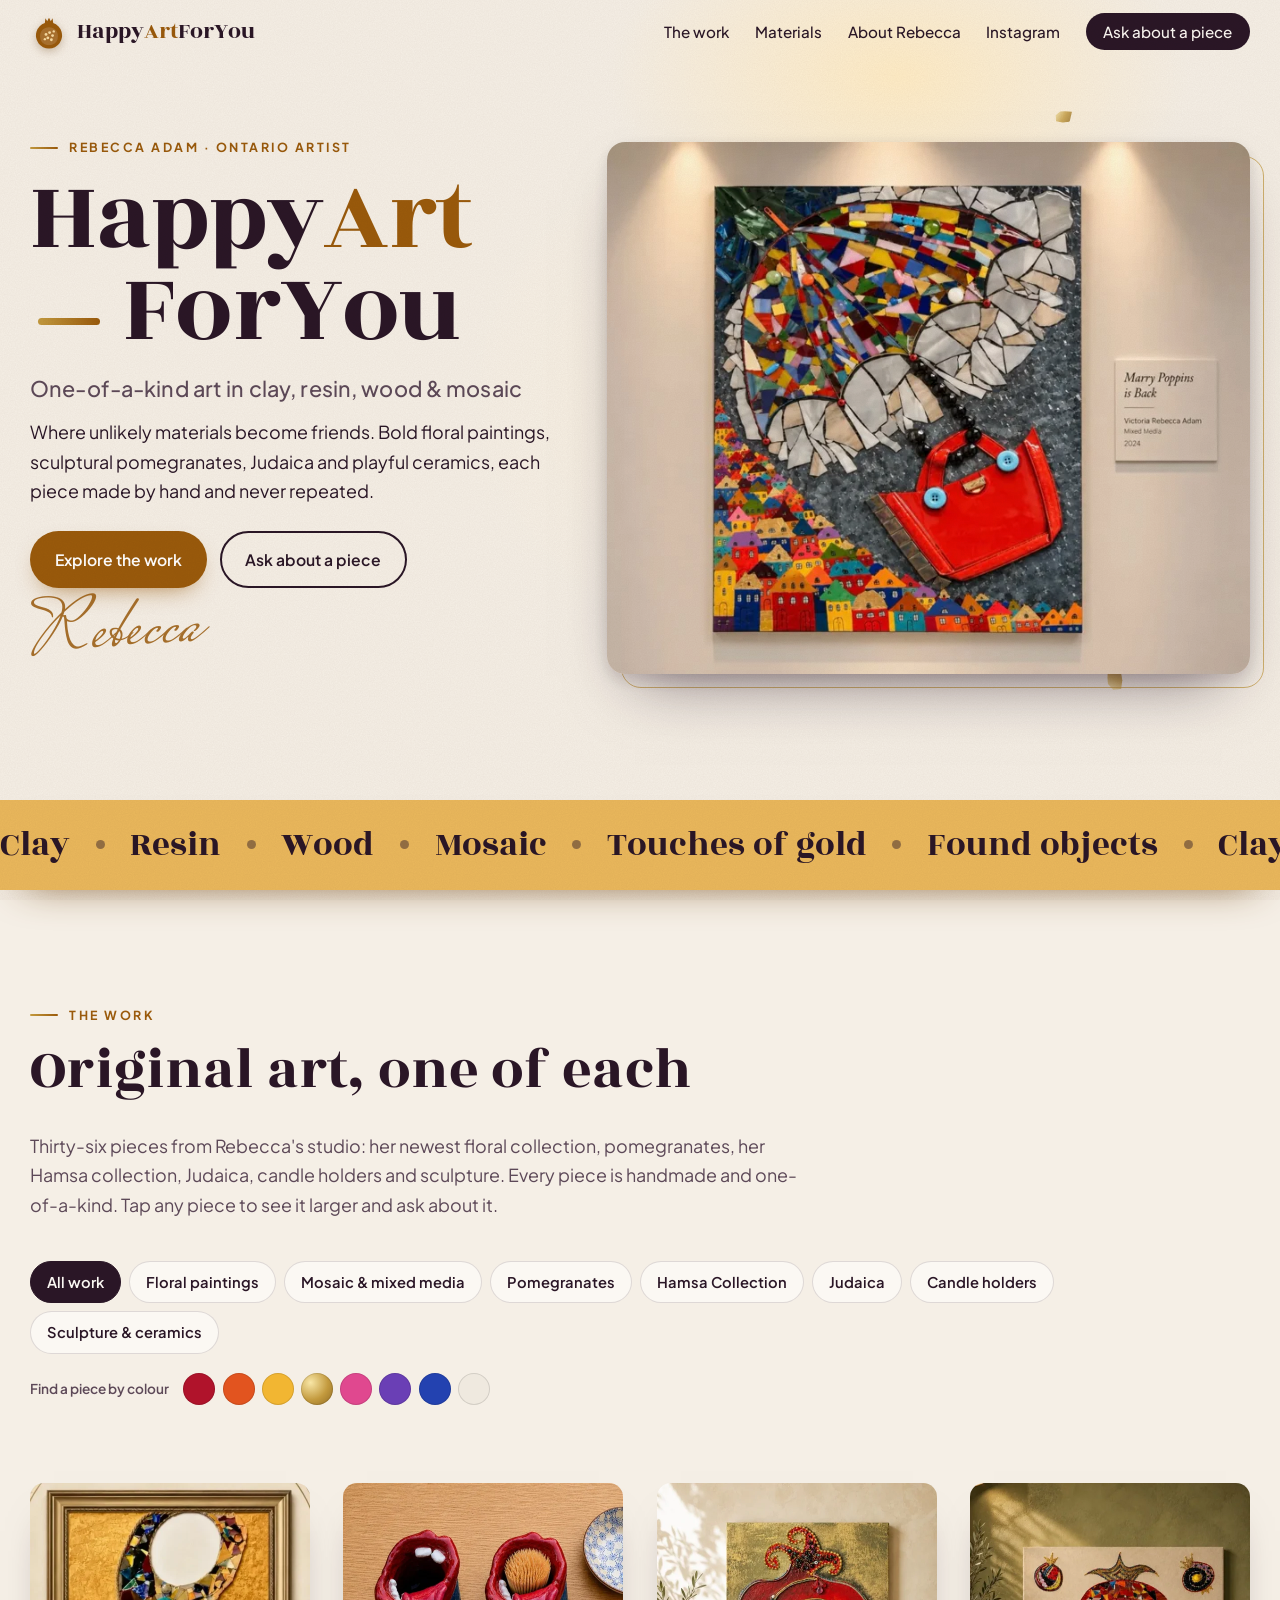
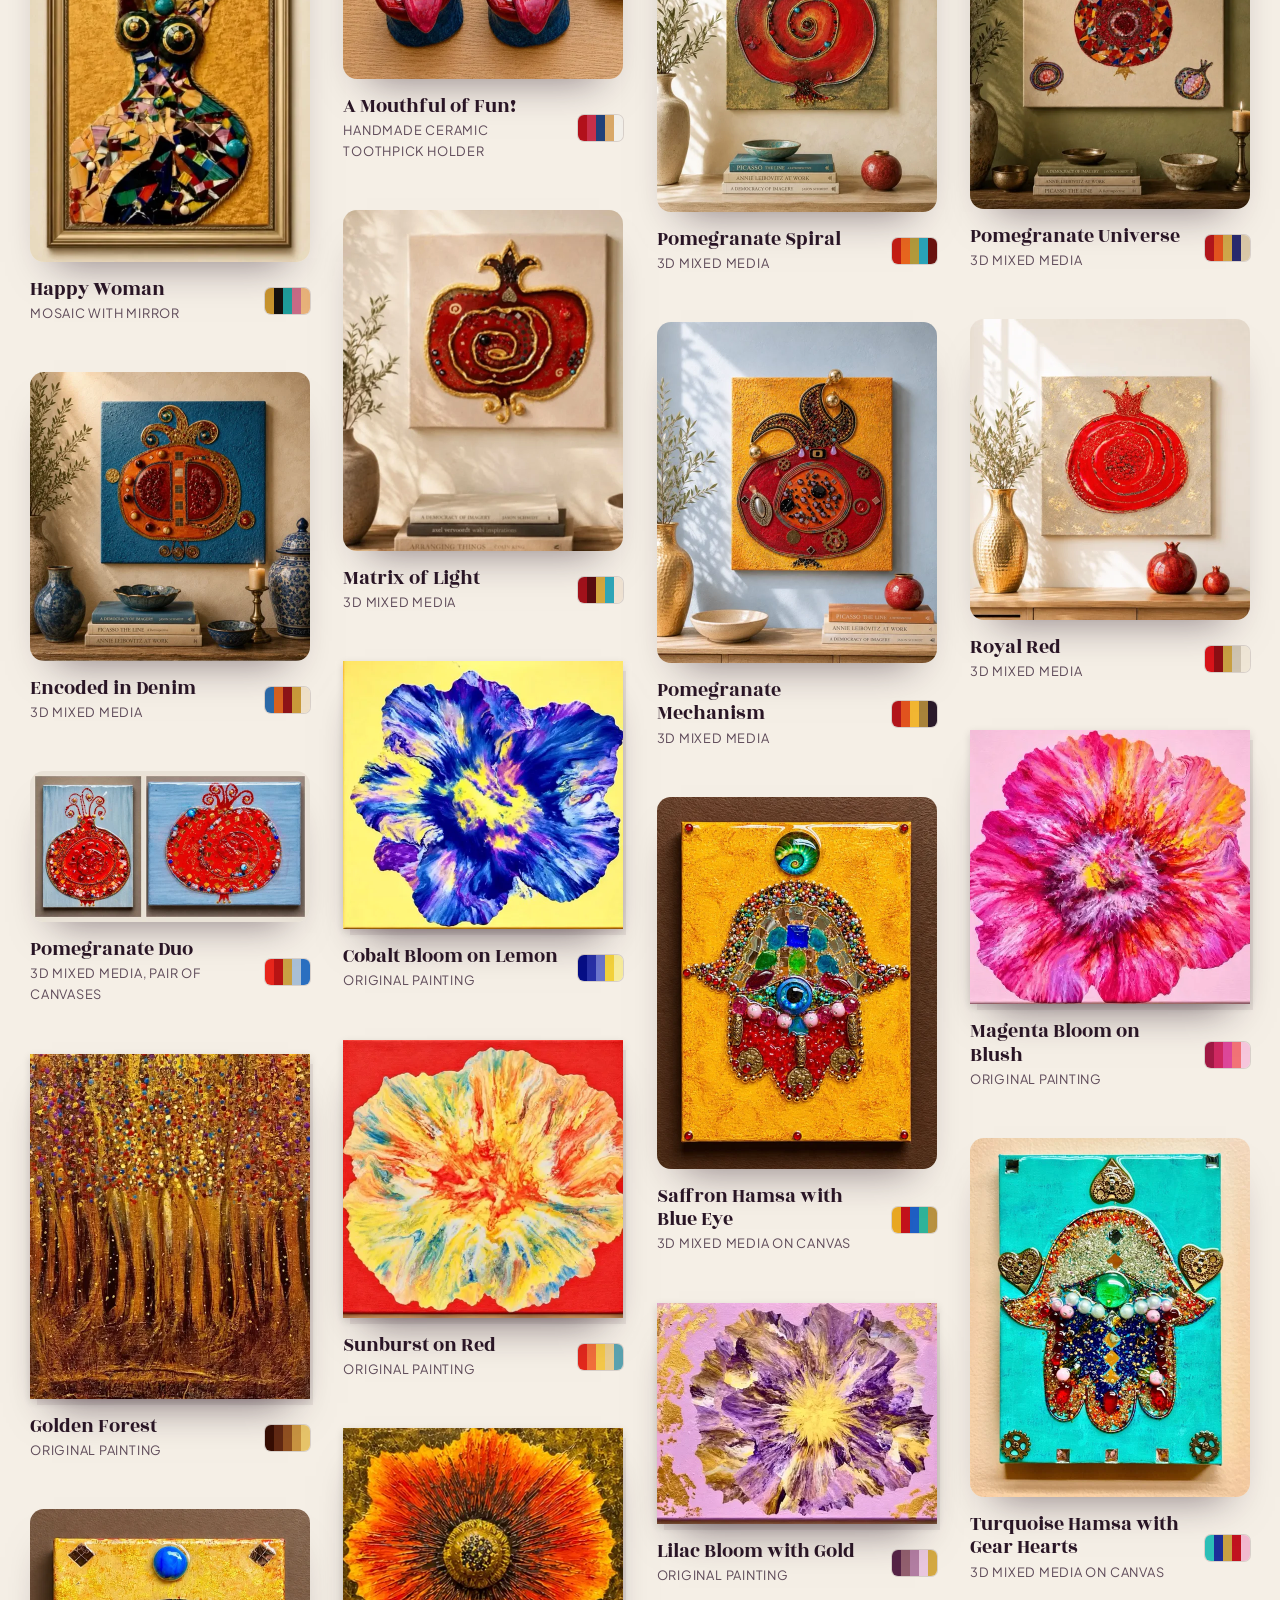
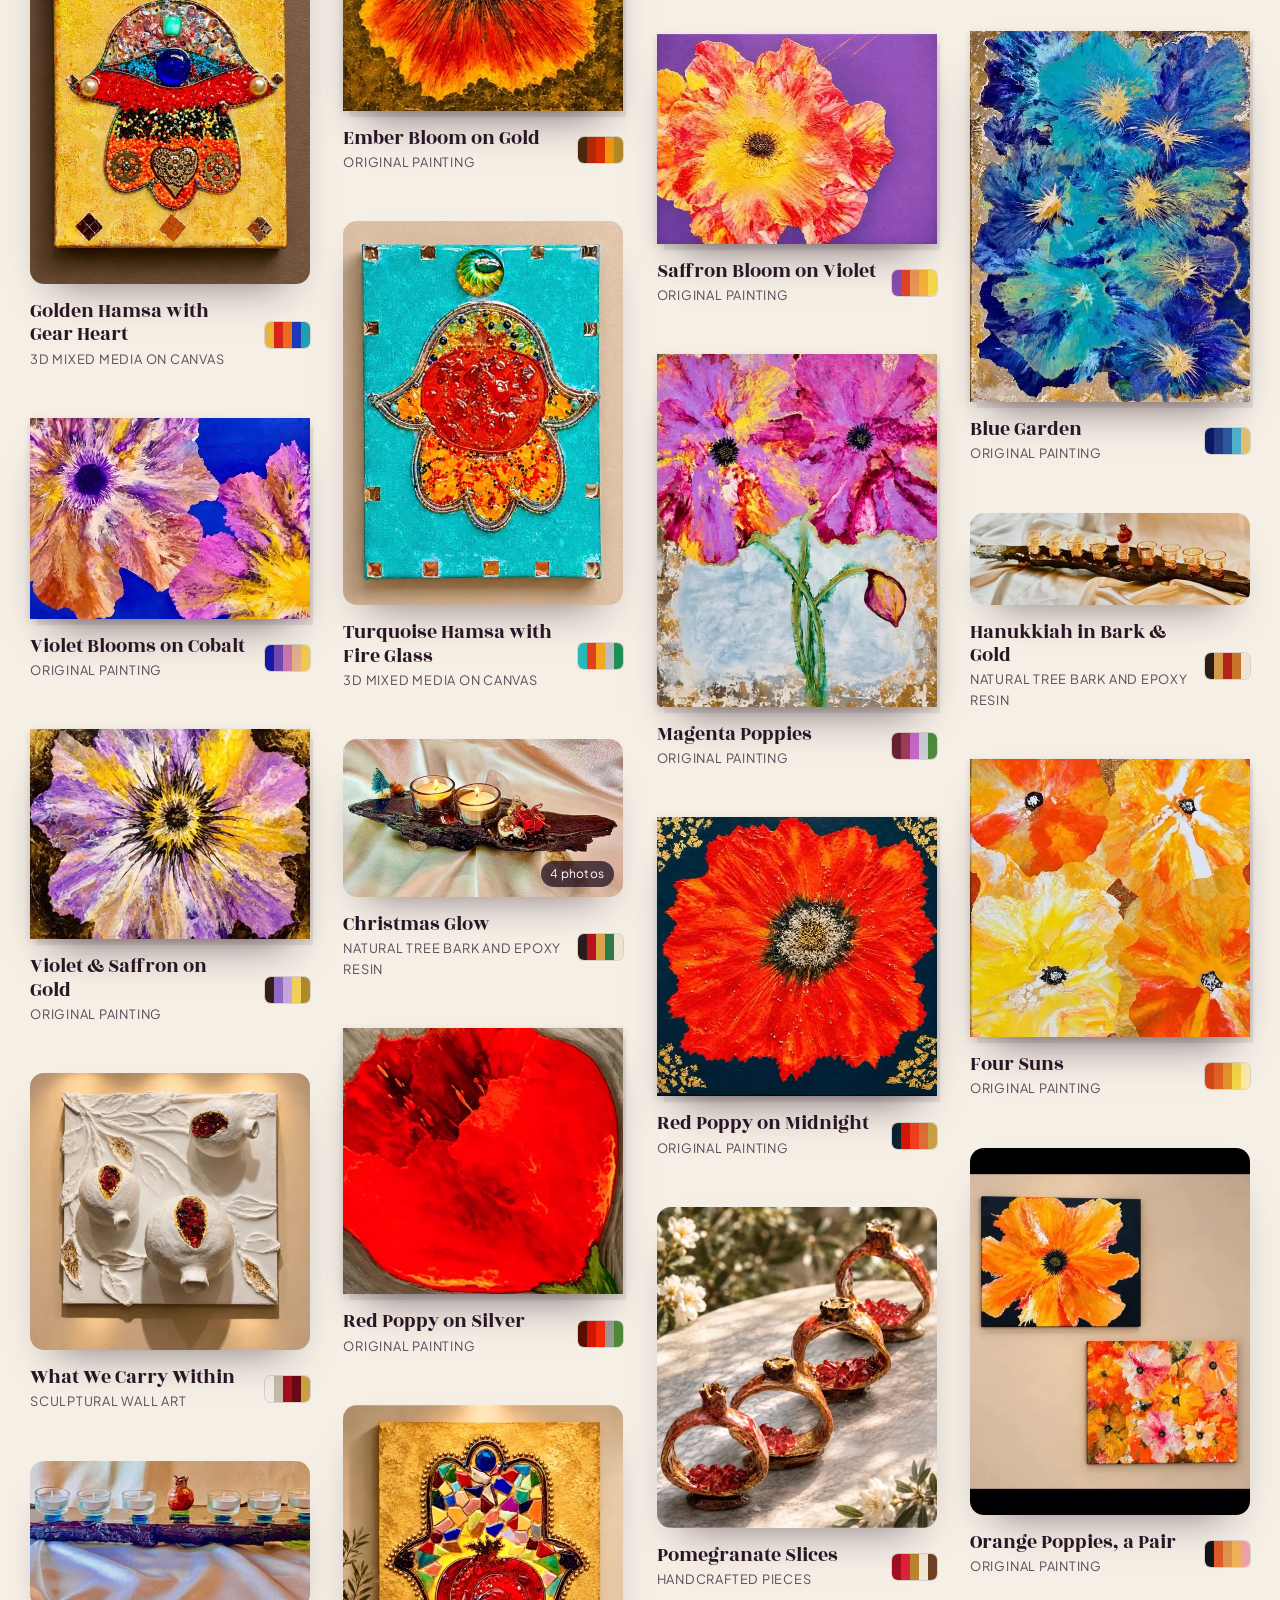
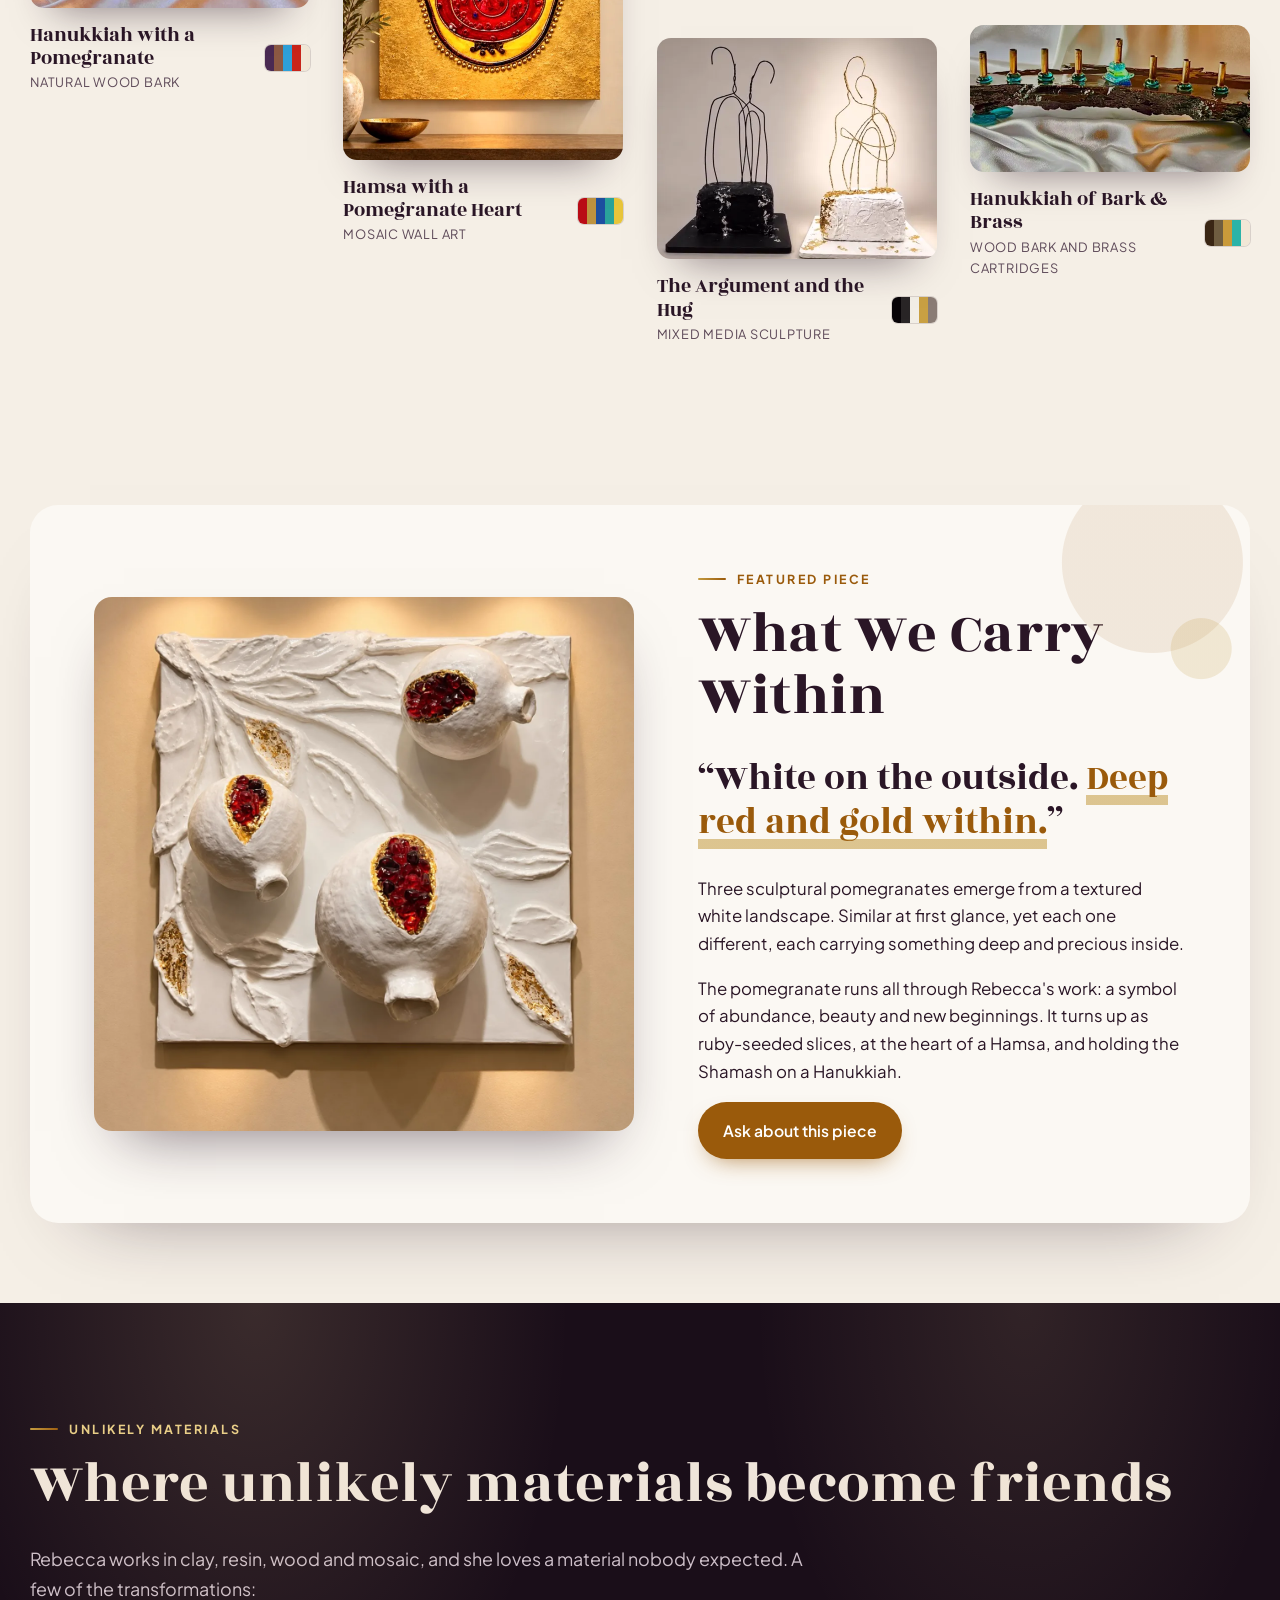
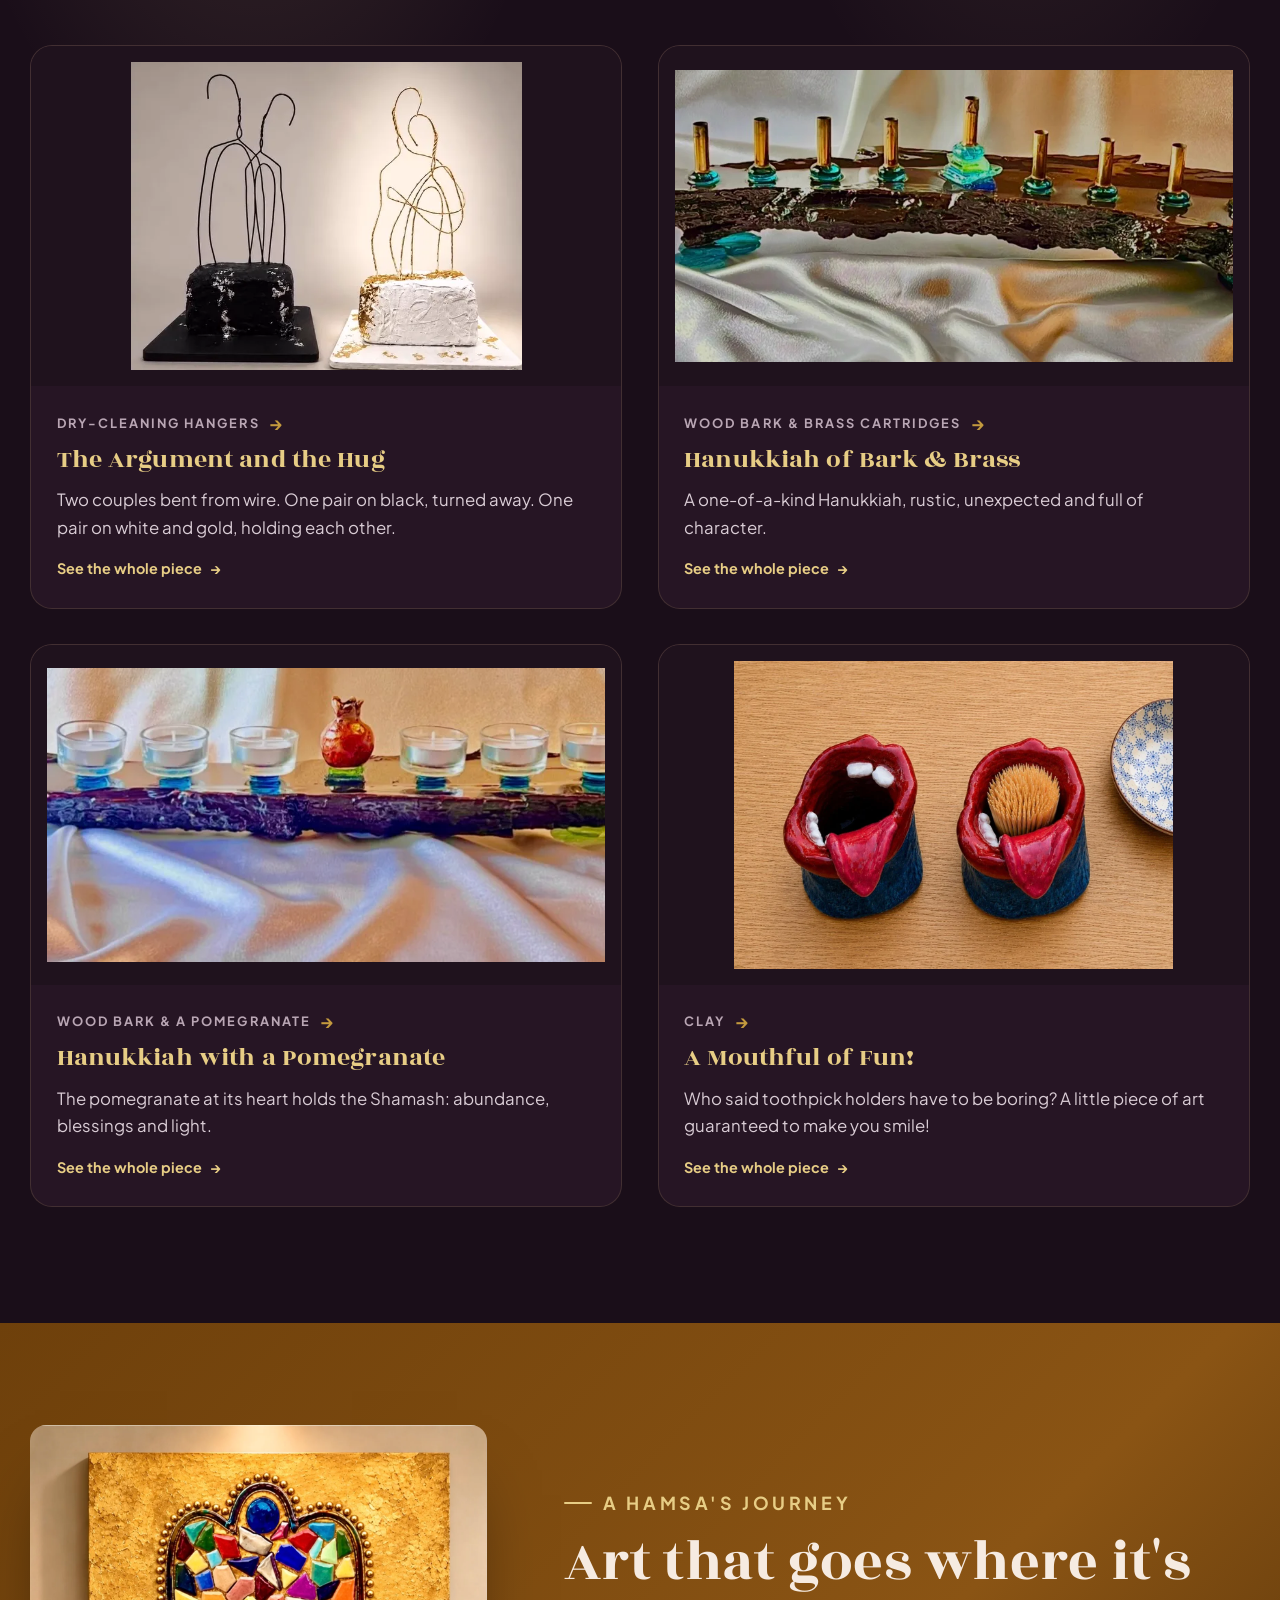
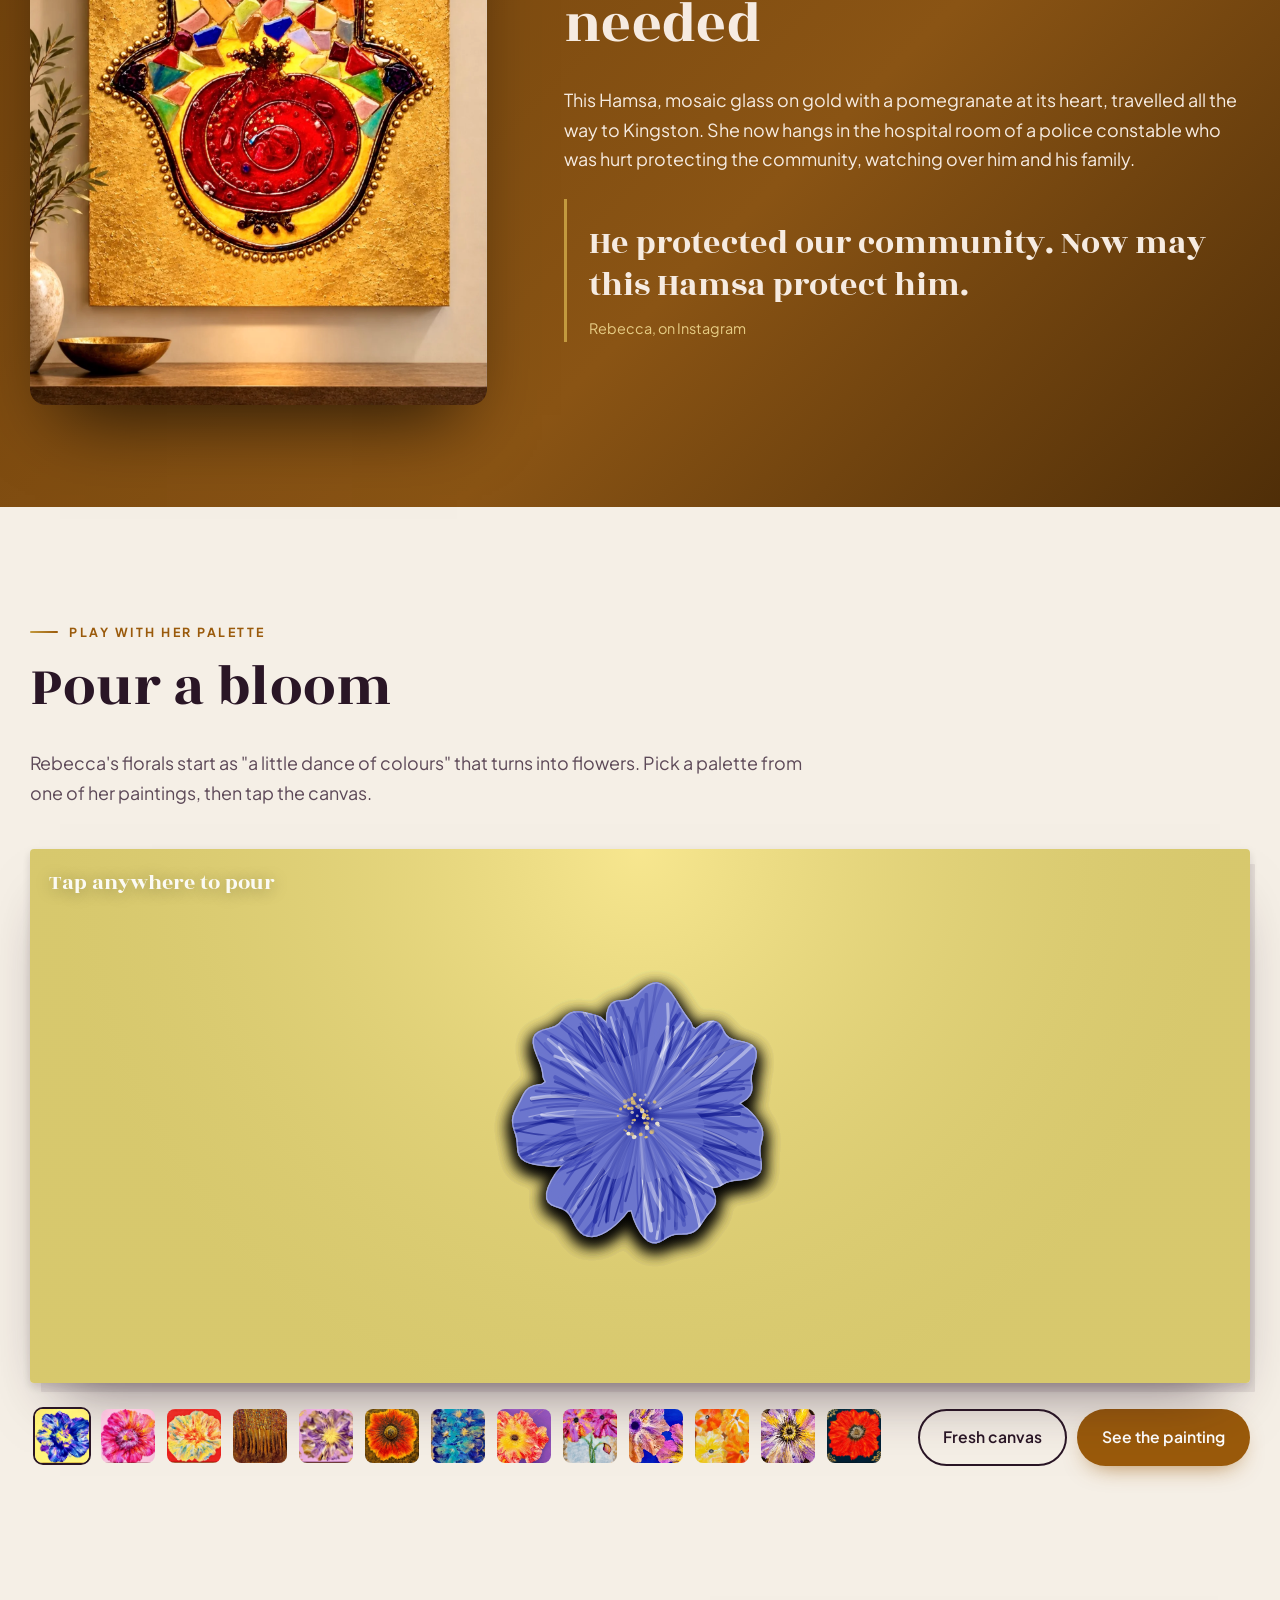
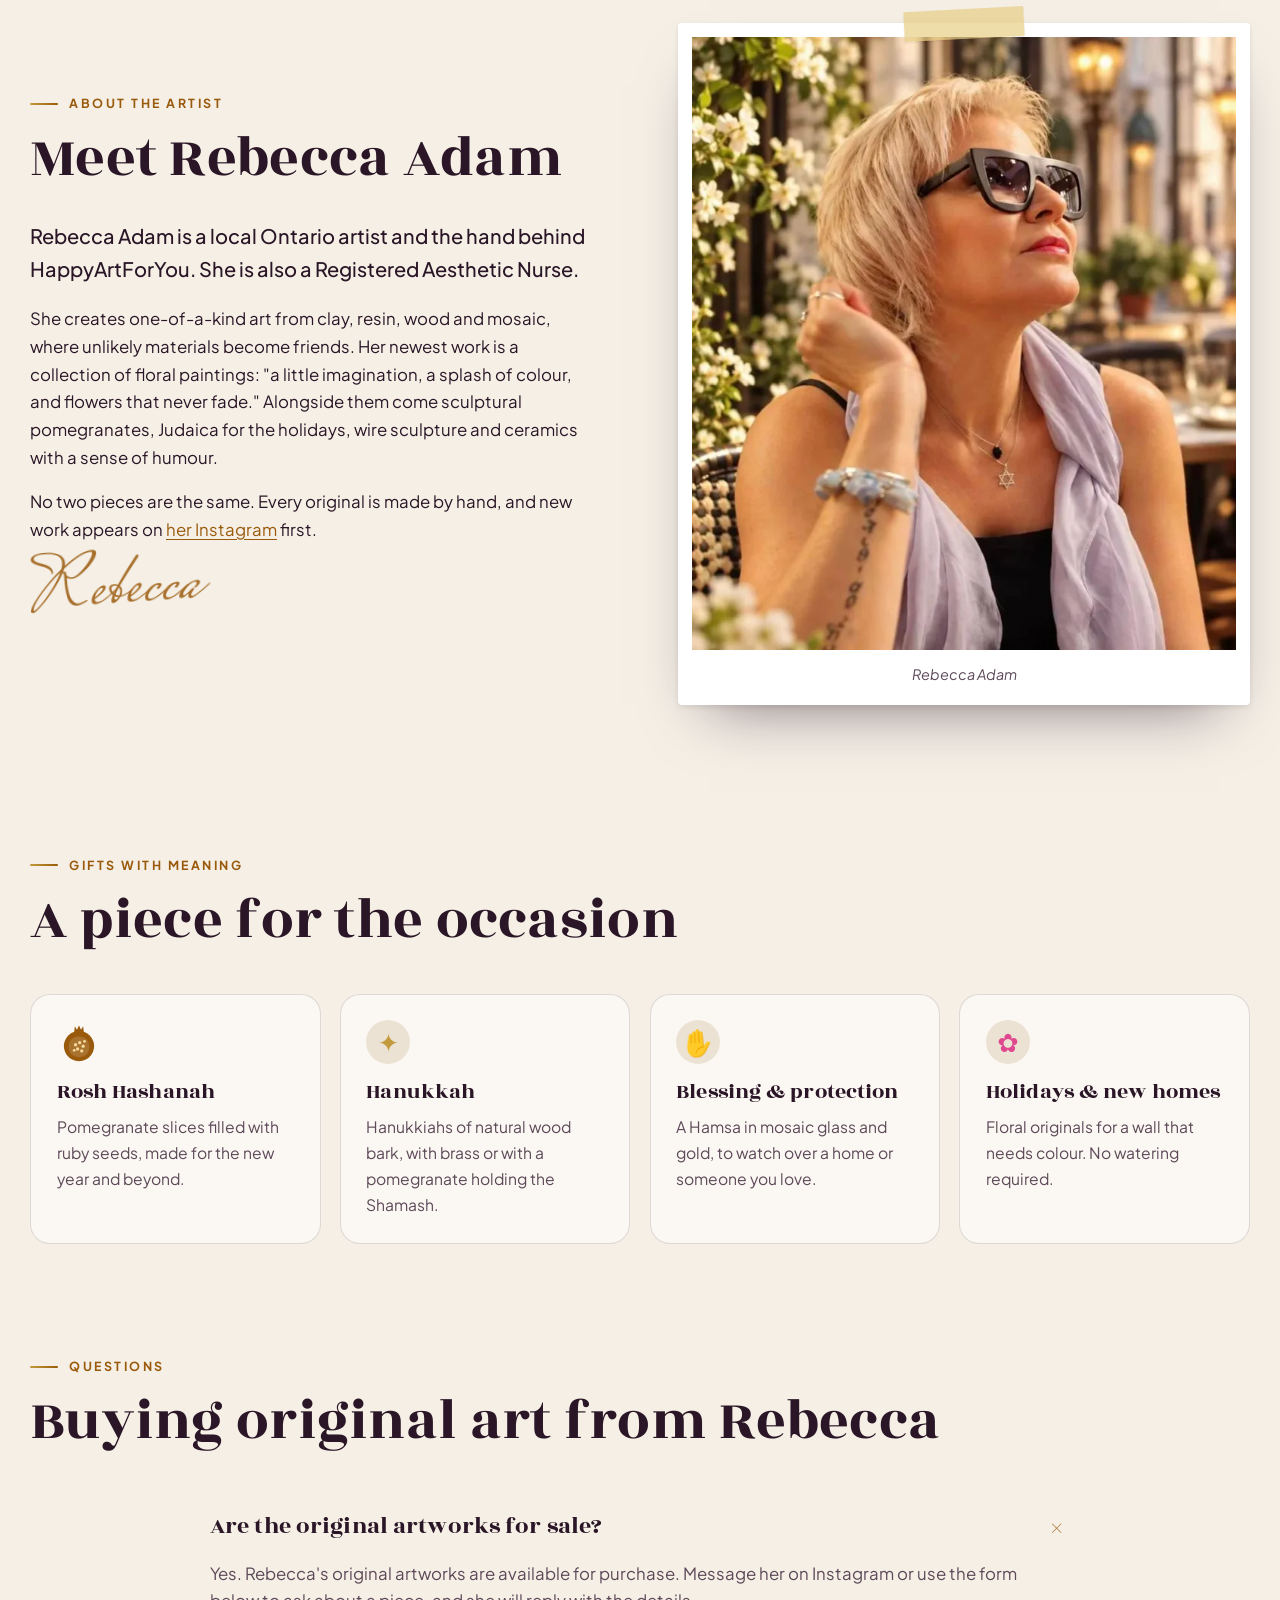
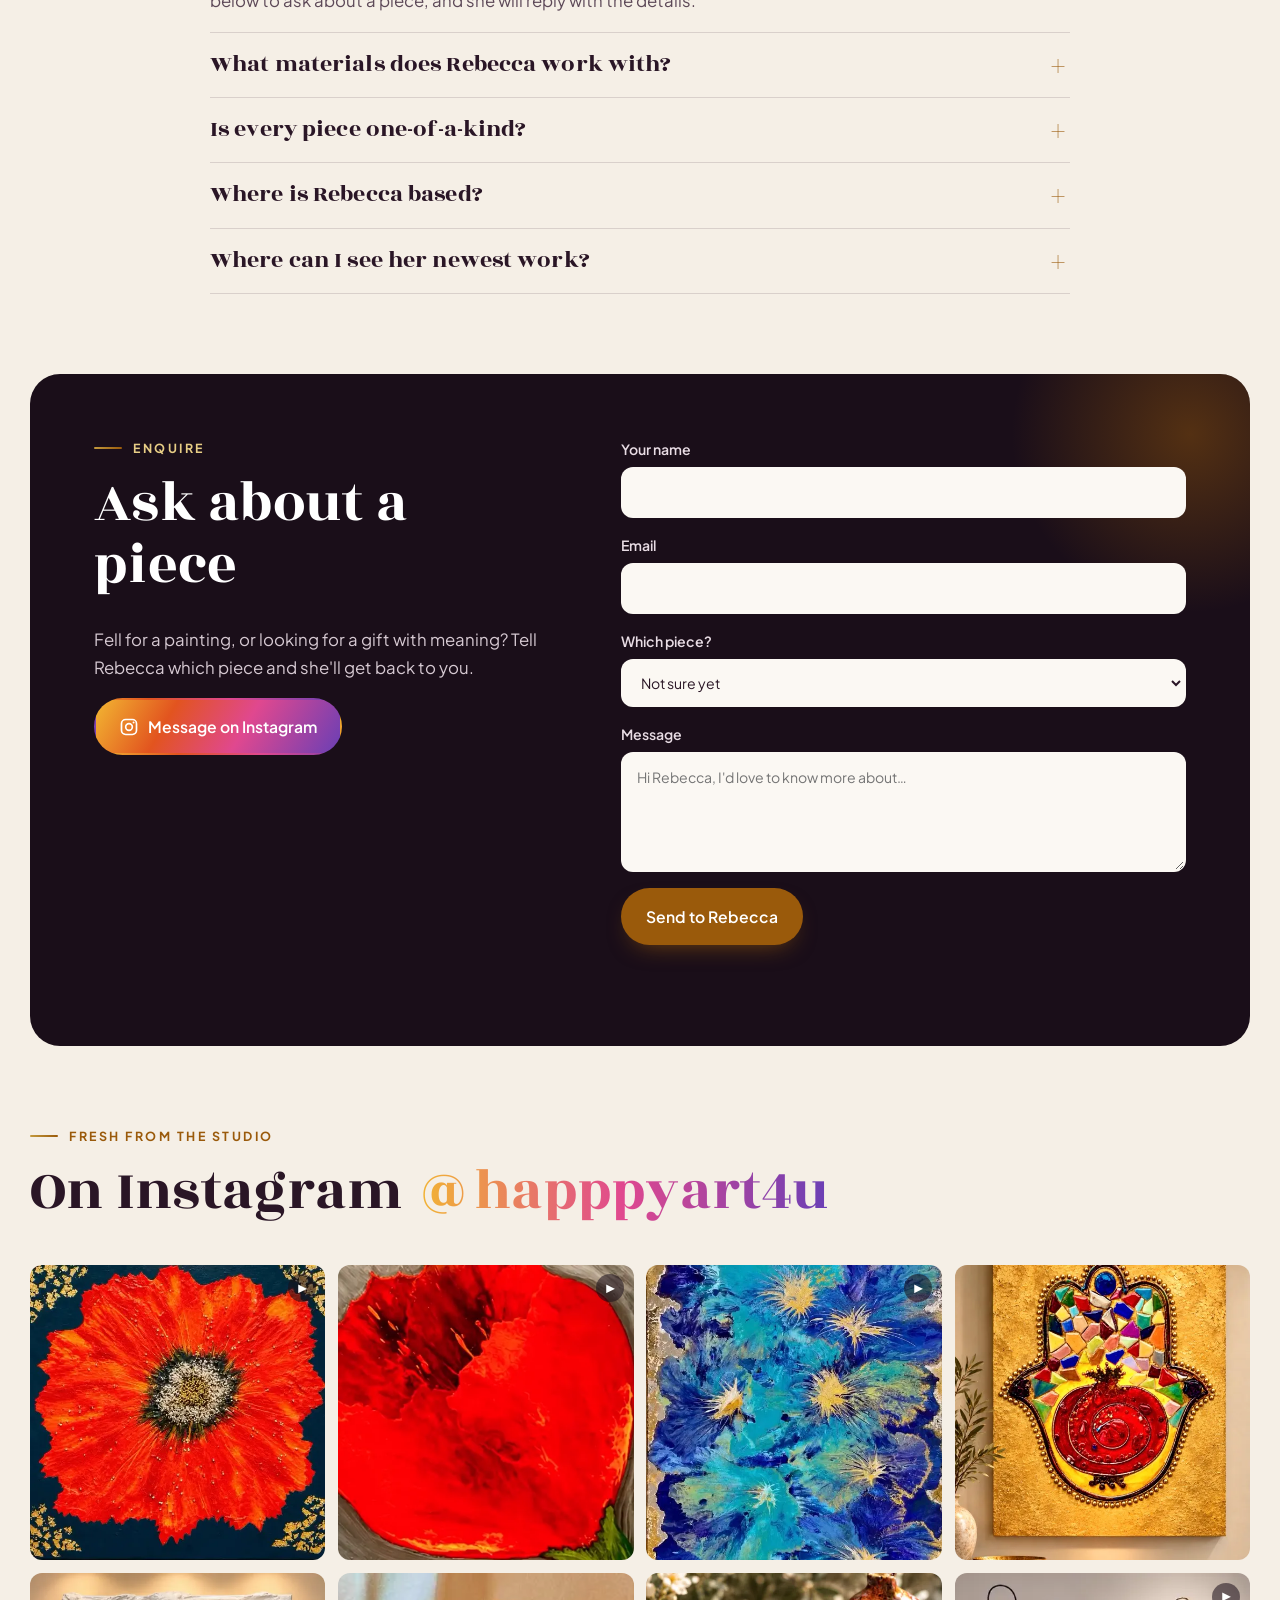
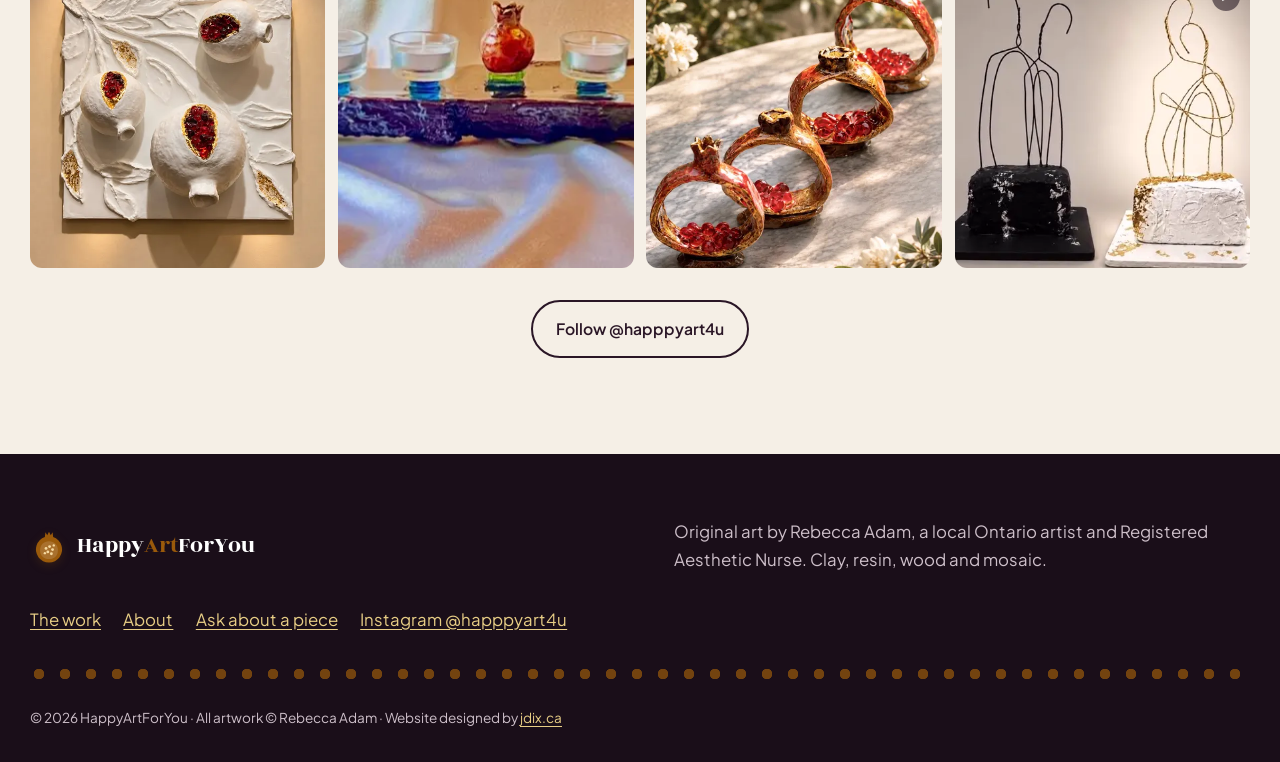
==== index.html @ f3c3a87d "Pieces can show several photos in the viewer; add Christmas Glow candleholder Co-Authored-By: Claude" ====
﻿<!doctype html>
<html lang="en-CA">
<head>
<meta charset="utf-8">
<meta name="viewport" content="width=device-width, initial-scale=1">
<title>HappyArtForYou | Rebecca Adam, Ontario Artist</title>
<meta name="description" content="One-of-a-kind florals, sculptural pomegranates, Judaica and ceramics by Ontario artist Rebecca Adam, in clay, resin, wood and mosaic. Ask about a piece.">
<link rel="canonical" href="https://happyart.ca/">
<meta name="theme-color" content="#2a1626">
<meta name="author" content="Rebecca Adam">
<meta property="og:type" content="website">
<meta property="og:site_name" content="HappyArtForYou">
<meta property="og:locale" content="en_CA">
<meta property="og:title" content="HappyArtForYou | Original art by Rebecca Adam">
<meta property="og:description" content="Bold floral paintings, sculptural pomegranates, Judaica and playful ceramics. Each piece one-of-a-kind, made by hand in Ontario.">
<meta property="og:url" content="https://happyart.ca/">
<meta property="og:image" content="https://happyart.ca/assets/og.png">
<meta property="og:image:width" content="1200">
<meta property="og:image:height" content="630">
<meta property="og:image:alt" content="HappyArtForYou: a mosaic, floral paintings and a pomegranate wall piece by Rebecca Adam">
<meta name="twitter:card" content="summary_large_image">
<meta name="twitter:title" content="HappyArtForYou | Original art by Rebecca Adam">
<meta name="twitter:description" content="Bold floral paintings, sculptural pomegranates, Judaica and playful ceramics, made by hand in Ontario.">
<meta name="twitter:image" content="https://happyart.ca/assets/og.png">
<link rel="icon" href="favicon.png" type="image/png">
<link rel="apple-touch-icon" href="apple-touch-icon.png">
<link rel="preconnect" href="https://fonts.googleapis.com">
<link rel="preconnect" href="https://fonts.gstatic.com" crossorigin>
<link href="https://fonts.googleapis.com/css2?family=Mrs+Saint+Delafield&family=Plus+Jakarta+Sans:ital,wght@0,400;0,500;0,600;0,700;1,400&family=Rozha+One&display=swap" rel="stylesheet">
<link rel="stylesheet" href="assets/css/site.css?v=19">
<script type="application/ld+json">
{
 "@context": "https://schema.org",
 "@graph": [
  {
   "@type": "WebSite",
   "@id": "https://happyart.ca/#site",
   "url": "https://happyart.ca/",
   "name": "HappyArtForYou",
   "inLanguage": "en-CA",
   "publisher": {
    "@id": "https://happyart.ca/#brand"
   }
  },
  {
   "@type": "Organization",
   "@id": "https://happyart.ca/#brand",
   "name": "HappyArtForYou",
   "alternateName": "Happy Art For You",
   "url": "https://happyart.ca/",
   "logo": "https://happyart.ca/apple-touch-icon.png",
   "founder": {
    "@id": "https://happyart.ca/#rebecca"
   },
   "description": "One-of-a-kind art by Rebecca Adam: floral paintings, sculptural pomegranates, Judaica, sculpture and ceramics.",
   "areaServed": {
    "@type": "AdministrativeArea",
    "name": "Ontario"
   },
   "sameAs": [
    "https://www.instagram.com/happpyart4u/"
   ]
  },
  {
   "@type": "Person",
   "@id": "https://happyart.ca/#rebecca",
   "name": "Rebecca Adam",
   "jobTitle": "Artist",
   "description": "Local Ontario artist and Registered Aesthetic Nurse creating one-of-a-kind art from clay, resin, wood and mosaic.",
   "url": "https://happyart.ca/",
   "image": "https://happyart.ca/assets/img/art/rebecca-adam-portrait.webp",
   "address": {
    "@type": "PostalAddress",
    "addressRegion": "ON",
    "addressCountry": "CA"
   },
   "knowsAbout": [
    "Floral painting",
    "Mosaic",
    "Ceramics",
    "Resin art",
    "Wood art",
    "Mixed media sculpture",
    "Judaica"
   ],
   "sameAs": [
    "https://www.instagram.com/happpyart4u/"
   ]
  },
  {
   "@type": "ItemList",
   "name": "Artwork by Rebecca Adam",
   "numberOfItems": 36,
   "itemListElement": [
    {
     "@type": "ListItem",
     "position": 1,
     "item": {
      "@type": "VisualArtwork",
      "name": "Happy Woman",
      "image": "https://happyart.ca/assets/img/art/happy-woman-mosaic-mirror.webp",
      "description": "A joyful celebration of femininity, colour, and self-love. Created from vibrant mosaic pieces and playful details, this artwork radiates happiness and positive energy. The mirror invites every woman to see herself as part of the artwork — because every woman deserves to see herself beautiful, confident, and happy.",
      "artform": "Mosaic with mirror",
      "creator": {
       "@id": "https://happyart.ca/#rebecca"
      }
     }
    },
    {
     "@type": "ListItem",
     "position": 2,
     "item": {
      "@type": "VisualArtwork",
      "name": "A Mouthful of Fun!",
      "image": "https://happyart.ca/assets/img/art/mouthful-of-fun-toothpick-holders.webp",
      "description": "Who said toothpick holders have to be boring? This quirky handmade creation brings humour and personality to your table! With its wide-open mouth, cheeky tongue, and funny little teeth, it’s both a practical accessory and a conversation starter. A little piece of art guaranteed to make you smile!",
      "artform": "Handmade ceramic toothpick holder",
      "dateCreated": "2026",
      "creator": {
       "@id": "https://happyart.ca/#rebecca"
      }
     }
    },
    {
     "@type": "ListItem",
     "position": 3,
     "item": {
      "@type": "VisualArtwork",
      "name": "Pomegranate Spiral",
      "image": "https://happyart.ca/assets/img/art/pomegranate-spiral-beaded.webp",
      "description": "A striking 3D mixed-media artwork featuring fiery reds, intricate beadwork, and golden accents. A winding spiral draws the eye toward its centre, creating a sense of movement and mystery against a richly textured golden background.",
      "artform": "3D mixed media",
      "creator": {
       "@id": "https://happyart.ca/#rebecca"
      }
     }
    },
    {
     "@type": "ListItem",
     "position": 4,
     "item": {
      "@type": "VisualArtwork",
      "name": "Pomegranate Universe",
      "image": "https://happyart.ca/assets/img/art/pomegranate-universe-mixed-media.webp",
      "description": "A striking 3D mixed-media composition where five pomegranates come together in a playful arrangement of colourful mosaics, intricate textures, and golden accents. Each one reveals its own unique character, inviting the viewer to explore the tiny details and unexpected materials woven into the artwork.",
      "artform": "3D mixed media",
      "creator": {
       "@id": "https://happyart.ca/#rebecca"
      }
     }
    },
    {
     "@type": "ListItem",
     "position": 5,
     "item": {
      "@type": "VisualArtwork",
      "name": "Encoded in Denim",
      "image": "https://happyart.ca/assets/img/art/encoded-in-denim-pomegranate.webp",
      "description": "A bold 3D mixed-media pomegranate where denim meets intricate embellishments, rich reds, and shimmering gold. Set against a textured blue background, its geometric details and unexpected materials create a playful contrast between everyday fabric and ornamental design.",
      "artform": "3D mixed media",
      "creator": {
       "@id": "https://happyart.ca/#rebecca"
      }
     }
    },
    {
     "@type": "ListItem",
     "position": 6,
     "item": {
      "@type": "VisualArtwork",
      "name": "Matrix of Light",
      "image": "https://happyart.ca/assets/img/art/matrix-of-light-pomegranate.webp",
      "description": "Vibrant 3D mixed-media artwork celebrating life, abundance, and renewal. Rich shades of red, intricate mosaic details, and raised golden contours create depth, texture, and movement. The spiral at its heart symbolizes the continuous cycle of life, while the pomegranate represents prosperity, fertility, and new beginnings. A striking piece that brings warmth, energy, and a touch of elegance to any space.",
      "artform": "3D mixed media",
      "creator": {
       "@id": "https://happyart.ca/#rebecca"
      }
     }
    },
    {
     "@type": "ListItem",
     "position": 7,
     "item": {
      "@type": "VisualArtwork",
      "name": "Pomegranate Mechanism",
      "image": "https://happyart.ca/assets/img/art/pomegranate-mechanism-mixed-media.webp",
      "description": "A whimsical 3D mixed-media creation where nature meets machinery. Tiny gears, metallic ornaments, and colourful beads transform a pomegranate into an imaginary mechanical invention, full of curious details and unexpected discoveries.",
      "artform": "3D mixed media",
      "creator": {
       "@id": "https://happyart.ca/#rebecca"
      }
     }
    },
    {
     "@type": "ListItem",
     "position": 8,
     "item": {
      "@type": "VisualArtwork",
      "name": "Royal Red",
      "image": "https://happyart.ca/assets/img/art/royal-red-pomegranate.webp",
      "description": "A bold 3D mixed-media pomegranate in brilliant crimson, adorned with delicate golden details and a regal crown. Set against a textured grey background with shimmering gold accents, the artwork combines rich colour, elegance, and a touch of royal charm",
      "artform": "3D mixed media",
      "creator": {
       "@id": "https://happyart.ca/#rebecca"
      }
     }
    },
    {
     "@type": "ListItem",
     "position": 9,
     "item": {
      "@type": "VisualArtwork",
      "name": "Pomegranate Duo",
      "image": "https://happyart.ca/assets/img/art/pomegranate-duo-mixed-media.webp",
      "description": "Two vibrant 3D mixed-media artworks featuring richly textured red pomegranates against soft grey, white, and blue backgrounds. Intricate beadwork, shimmering accents, and playful details give each piece its own personality while creating a charming, complementary pair.",
      "artform": "3D mixed media, pair of canvases",
      "creator": {
       "@id": "https://happyart.ca/#rebecca"
      }
     }
    },
    {
     "@type": "ListItem",
     "position": 10,
     "item": {
      "@type": "VisualArtwork",
      "name": "Cobalt Bloom on Lemon",
      "image": "https://happyart.ca/assets/img/art/cobalt-bloom-on-lemon.webp",
      "description": "Painting of a cobalt and violet bloom with a yellow heart, poured across a lemon-yellow canvas",
      "artform": "Original painting",
      "dateCreated": "2026",
      "creator": {
       "@id": "https://happyart.ca/#rebecca"
      }
     }
    },
    {
     "@type": "ListItem",
     "position": 11,
     "item": {
      "@type": "VisualArtwork",
      "name": "Magenta Bloom on Blush",
      "image": "https://happyart.ca/assets/img/art/magenta-bloom-on-blush.webp",
      "description": "Painting of a ruffled magenta and coral flower on a soft blush-pink canvas",
      "artform": "Original painting",
      "dateCreated": "2026",
      "creator": {
       "@id": "https://happyart.ca/#rebecca"
      }
     }
    },
    {
     "@type": "ListItem",
     "position": 12,
     "item": {
      "@type": "VisualArtwork",
      "name": "Saffron Hamsa with Blue Eye",
      "image": "https://happyart.ca/assets/img/art/hamsa-saffron-spiral-eye.webp",
      "description": "A playful collection of one-of-a-kind 3D mixed-media Hamsas (Fatima Hands), each with its own personality. Created on colourful, textured canvases using beads, glass, mosaics, gemstones, and unexpected decorative elements. These little hands offer a contemporary, artistic interpretation of an ancient symbol of protection, good fortune, and positive energy.",
      "artform": "3D mixed media on canvas",
      "creator": {
       "@id": "https://happyart.ca/#rebecca"
      }
     }
    },
    {
     "@type": "ListItem",
     "position": 13,
     "item": {
      "@type": "VisualArtwork",
      "name": "Sunburst on Red",
      "image": "https://happyart.ca/assets/img/art/sunburst-bloom-on-red.webp",
      "description": "Painting of a round cream, saffron and turquoise-streaked bloom on a bright red canvas",
      "artform": "Original painting",
      "dateCreated": "2026",
      "creator": {
       "@id": "https://happyart.ca/#rebecca"
      }
     }
    },
    {
     "@type": "ListItem",
     "position": 14,
     "item": {
      "@type": "VisualArtwork",
      "name": "Golden Forest",
      "image": "https://happyart.ca/assets/img/art/golden-forest.webp",
      "description": "Textured painting of tall golden-brown tree trunks under a canopy of tiny multicoloured dots",
      "artform": "Original painting",
      "dateCreated": "2026",
      "creator": {
       "@id": "https://happyart.ca/#rebecca"
      }
     }
    },
    {
     "@type": "ListItem",
     "position": 15,
     "item": {
      "@type": "VisualArtwork",
      "name": "Turquoise Hamsa with Gear Hearts",
      "image": "https://happyart.ca/assets/img/art/hamsa-turquoise-gear-hearts.webp",
      "description": "A playful collection of one-of-a-kind 3D mixed-media Hamsas (Fatima Hands), each with its own personality. Created on colourful, textured canvases using beads, glass, mosaics, gemstones, and unexpected decorative elements. These little hands offer a contemporary, artistic interpretation of an ancient symbol of protection, good fortune, and positive energy.",
      "artform": "3D mixed media on canvas",
      "creator": {
       "@id": "https://happyart.ca/#rebecca"
      }
     }
    },
    {
     "@type": "ListItem",
     "position": 16,
     "item": {
      "@type": "VisualArtwork",
      "name": "Lilac Bloom with Gold",
      "image": "https://happyart.ca/assets/img/art/lilac-bloom-gold-leaf-on-pink.webp",
      "description": "Painting of a lilac and plum bloom with a golden centre on a pale pink canvas scattered with gold leaf",
      "artform": "Original painting",
      "dateCreated": "2026",
      "creator": {
       "@id": "https://happyart.ca/#rebecca"
      }
     }
    },
    {
     "@type": "ListItem",
     "position": 17,
     "item": {
      "@type": "VisualArtwork",
      "name": "Ember Bloom on Gold",
      "image": "https://happyart.ca/assets/img/art/ember-bloom-on-gold.webp",
      "description": "Painting of a fiery orange-red flower with a raised gold centre on a textured gold background",
      "artform": "Original painting",
      "dateCreated": "2026",
      "creator": {
       "@id": "https://happyart.ca/#rebecca"
      }
     }
    },
    {
     "@type": "ListItem",
     "position": 18,
     "item": {
      "@type": "VisualArtwork",
      "name": "Golden Hamsa with Gear Heart",
      "image": "https://happyart.ca/assets/img/art/hamsa-golden-gear-heart.webp",
      "description": "A playful collection of one-of-a-kind 3D mixed-media Hamsas (Fatima Hands), each with its own personality. Created on colourful, textured canvases using beads, glass, mosaics, gemstones, and unexpected decorative elements. These little hands offer a contemporary, artistic interpretation of an ancient symbol of protection, good fortune, and positive energy.",
      "artform": "3D mixed media on canvas",
      "creator": {
       "@id": "https://happyart.ca/#rebecca"
      }
     }
    },
    {
     "@type": "ListItem",
     "position": 19,
     "item": {
      "@type": "VisualArtwork",
      "name": "Blue Garden",
      "image": "https://happyart.ca/assets/img/art/blue-garden-with-gold.webp",
      "description": "Painting of overlapping turquoise and cobalt flowers with gold starburst centres, edged in gold",
      "artform": "Original painting",
      "dateCreated": "2026",
      "creator": {
       "@id": "https://happyart.ca/#rebecca"
      }
     }
    },
    {
     "@type": "ListItem",
     "position": 20,
     "item": {
      "@type": "VisualArtwork",
      "name": "Saffron Bloom on Violet",
      "image": "https://happyart.ca/assets/img/art/saffron-bloom-on-violet.webp",
      "description": "Painting of a saffron-yellow and coral flower on a violet canvas",
      "artform": "Original painting",
      "dateCreated": "2026",
      "creator": {
       "@id": "https://happyart.ca/#rebecca"
      }
     }
    },
    {
     "@type": "ListItem",
     "position": 21,
     "item": {
      "@type": "VisualArtwork",
      "name": "Turquoise Hamsa with Fire Glass",
      "image": "https://happyart.ca/assets/img/art/hamsa-turquoise-fire-glass.webp",
      "description": "A playful collection of one-of-a-kind 3D mixed-media Hamsas (Fatima Hands), each with its own personality. Created on colourful, textured canvases using beads, glass, mosaics, gemstones, and unexpected decorative elements. These little hands offer a contemporary, artistic interpretation of an ancient symbol of protection, good fortune, and positive energy.",
      "artform": "3D mixed media on canvas",
      "creator": {
       "@id": "https://happyart.ca/#rebecca"
      }
     }
    },
    {
     "@type": "ListItem",
     "position": 22,
     "item": {
      "@type": "VisualArtwork",
      "name": "Magenta Poppies",
      "image": "https://happyart.ca/assets/img/art/magenta-poppies-on-silver-leaf.webp",
      "description": "Painting of two magenta poppies and a bud on green stems over a pale silver ground edged with gold",
      "artform": "Original painting",
      "dateCreated": "2026",
      "creator": {
       "@id": "https://happyart.ca/#rebecca"
      }
     }
    },
    {
     "@type": "ListItem",
     "position": 23,
     "item": {
      "@type": "VisualArtwork",
      "name": "Violet Blooms on Cobalt",
      "image": "https://happyart.ca/assets/img/art/violet-blooms-on-cobalt.webp",
      "description": "Painting of lilac, peach and yellow blooms against a deep cobalt-blue canvas",
      "artform": "Original painting",
      "dateCreated": "2026",
      "creator": {
       "@id": "https://happyart.ca/#rebecca"
      }
     }
    },
    {
     "@type": "ListItem",
     "position": 24,
     "item": {
      "@type": "VisualArtwork",
      "name": "Hanukkiah in Bark & Gold",
      "image": "https://happyart.ca/assets/img/art/hanukkiah-bark-gold-pomegranate.webp",
      "description": "A handcrafted Hanukkiah made from natural tree bark, finished with epoxy resin and adorned with golden-toned candleholders. A miniature red pomegranate crowns the central Shamash, bringing together nature, tradition and the symbolism of abundance.",
      "artform": "Natural tree bark and epoxy resin",
      "creator": {
       "@id": "https://happyart.ca/#rebecca"
      }
     }
    },
    {
     "@type": "ListItem",
     "position": 25,
     "item": {
      "@type": "VisualArtwork",
      "name": "Four Suns",
      "image": "https://happyart.ca/assets/img/art/four-sun-blooms.webp",
      "description": "Painting of four overlapping flowers in lemon, saffron and orange filling a square canvas",
      "artform": "Original painting",
      "dateCreated": "2026",
      "creator": {
       "@id": "https://happyart.ca/#rebecca"
      }
     }
    },
    {
     "@type": "ListItem",
     "position": 26,
     "item": {
      "@type": "VisualArtwork",
      "name": "Violet & Saffron on Gold",
      "image": "https://happyart.ca/assets/img/art/violet-and-saffron-bloom-on-gold.webp",
      "description": "Painting of a lavender, white and saffron flower with a dark centre on a gold and bronze background",
      "artform": "Original painting",
      "dateCreated": "2026",
      "creator": {
       "@id": "https://happyart.ca/#rebecca"
      }
     }
    },
    {
     "@type": "ListItem",
     "position": 27,
     "item": {
      "@type": "VisualArtwork",
      "name": "Christmas Glow",
      "image": "https://happyart.ca/assets/img/art/christmas-glow-candleholder.webp",
      "description": "A handcrafted candleholder made from natural tree bark, finished with glossy epoxy resin and decorated with miniature Christmas ornaments. A unique festive gift that brings warmth and a touch of woodland charm into any home.",
      "artform": "Natural tree bark and epoxy resin",
      "creator": {
       "@id": "https://happyart.ca/#rebecca"
      }
     }
    },
    {
     "@type": "ListItem",
     "position": 28,
     "item": {
      "@type": "VisualArtwork",
      "name": "Red Poppy on Midnight",
      "image": "https://happyart.ca/assets/img/art/red-poppy-on-midnight-teal.webp",
      "description": "Painting of a large scarlet poppy with a speckled dark centre on a midnight-teal canvas, gold leaf in the corners",
      "artform": "Original painting",
      "dateCreated": "2026",
      "creator": {
       "@id": "https://happyart.ca/#rebecca"
      }
     }
    },
    {
     "@type": "ListItem",
     "position": 29,
     "item": {
      "@type": "VisualArtwork",
      "name": "Red Poppy on Silver",
      "image": "https://happyart.ca/assets/img/art/red-poppy-on-silver.webp",
      "description": "Painting of a single oversized red poppy with a green stem on a swirling silver background",
      "artform": "Original painting",
      "dateCreated": "2026",
      "creator": {
       "@id": "https://happyart.ca/#rebecca"
      }
     }
    },
    {
     "@type": "ListItem",
     "position": 30,
     "item": {
      "@type": "VisualArtwork",
      "name": "What We Carry Within",
      "image": "https://happyart.ca/assets/img/art/what-we-carry-within-pomegranates.webp",
      "description": "White textured wall piece with three sculpted pomegranates, each split open to show deep red and gold seeds",
      "artform": "Sculptural wall art",
      "dateCreated": "2026",
      "creator": {
       "@id": "https://happyart.ca/#rebecca"
      }
     }
    },
    {
     "@type": "ListItem",
     "position": 31,
     "item": {
      "@type": "VisualArtwork",
      "name": "Orange Poppies, a Pair",
      "image": "https://happyart.ca/assets/img/art/orange-poppy-pair.webp",
      "description": "Two paintings hung together: an orange poppy on black, and a canvas crowded with orange, coral and pink flowers",
      "artform": "Original painting",
      "dateCreated": "2026",
      "creator": {
       "@id": "https://happyart.ca/#rebecca"
      }
     }
    },
    {
     "@type": "ListItem",
     "position": 32,
     "item": {
      "@type": "VisualArtwork",
      "name": "Pomegranate Slices",
      "image": "https://happyart.ca/assets/img/art/pomegranate-slices-ruby-seeds.webp",
      "description": "Four handcrafted pomegranate slices in amber and gold, filled with glowing ruby seeds, on a marble table",
      "artform": "Handcrafted pieces",
      "dateCreated": "2026",
      "creator": {
       "@id": "https://happyart.ca/#rebecca"
      }
     }
    },
    {
     "@type": "ListItem",
     "position": 33,
     "item": {
      "@type": "VisualArtwork",
      "name": "Hamsa with a Pomegranate Heart",
      "image": "https://happyart.ca/assets/img/art/hamsa-with-pomegranate-heart.webp",
      "description": "Hamsa hand in multicoloured mosaic glass with a red pomegranate at its heart, on a gold canvas",
      "artform": "Mosaic wall art",
      "dateCreated": "2026",
      "creator": {
       "@id": "https://happyart.ca/#rebecca"
      }
     }
    },
    {
     "@type": "ListItem",
     "position": 34,
     "item": {
      "@type": "VisualArtwork",
      "name": "Hanukkiah with a Pomegranate",
      "image": "https://happyart.ca/assets/img/art/hanukkiah-wood-bark-pomegranate.webp",
      "description": "Hanukkiah made from a long piece of natural wood bark with glass candle cups and a red pomegranate holding the Shamash",
      "artform": "Natural wood bark",
      "dateCreated": "2026",
      "creator": {
       "@id": "https://happyart.ca/#rebecca"
      }
     }
    },
    {
     "@type": "ListItem",
     "position": 35,
     "item": {
      "@type": "VisualArtwork",
      "name": "Hanukkiah of Bark & Brass",
      "image": "https://happyart.ca/assets/img/art/hanukkiah-wood-bark-brass.webp",
      "description": "Rustic Hanukkiah made from natural wood bark with nine brass cartridge candle holders set in turquoise",
      "artform": "Wood bark and brass cartridges",
      "dateCreated": "2026",
      "creator": {
       "@id": "https://happyart.ca/#rebecca"
      }
     }
    },
    {
     "@type": "ListItem",
     "position": 36,
     "item": {
      "@type": "VisualArtwork",
      "name": "The Argument and the Hug",
      "image": "https://happyart.ca/assets/img/art/the-argument-and-the-hug-sculpture.webp",
      "description": "Two wire-figure sculptures: a black pair standing apart on a black base, and a gold pair embracing on a white base",
      "artform": "Mixed media sculpture",
      "dateCreated": "2026",
      "creator": {
       "@id": "https://happyart.ca/#rebecca"
      }
     }
    }
   ]
  }
 ]
}
</script>
</head>
<body>
<svg width="0" height="0" style="position:absolute" aria-hidden="true">
  <defs>
    <symbol id="pom" viewBox="0 0 64 64">
      <path d="M26 9l3 5 3-6 3 6 3-5 1 8a22 22 0 1 1-14 0z" fill="currentColor"/>
      <path d="M32 24c9 0 15 6 15 15s-6 15-15 15-15-6-15-15 6-15 15-15z" fill="#f6efe6" opacity=".16"/>
      <g fill="#f6d9a0"><circle cx="27" cy="36" r="2.4"/><circle cx="33" cy="33" r="2.4"/><circle cx="38" cy="38" r="2.4"/><circle cx="30" cy="42" r="2.4"/><circle cx="36" cy="45" r="2.4"/><circle cx="25" cy="44" r="2"/><circle cx="40" cy="31" r="2"/></g>
    </symbol>
    <filter id="plaster-noise"><feTurbulence type="fractalNoise" baseFrequency=".9" numOctaves="3" stitchTiles="stitch"/><feColorMatrix values="0 0 0 0 .4  0 0 0 0 .3  0 0 0 0 .25  0 0 0 .5 0"/></filter>
  </defs>
</svg>
<a class="skip" href="#main">Skip to content</a>

<header class="site-header" data-header>
  <a class="brand" href="./" aria-label="HappyArtForYou home">
    <svg class="brand-mark" aria-hidden="true"><use href="#pom"/></svg>
    <span class="brand-name">Happy<em>Art</em>ForYou</span>
  </a>
  <nav class="nav" aria-label="Main">
    <button class="nav-toggle" aria-expanded="false" aria-controls="nav-list" data-nav-toggle><span></span><span></span><span class="sr">Menu</span></button>
    <ul id="nav-list" data-nav-list>
      <li><a href="#work">The work</a></li>
      <li><a href="#materials">Materials</a></li>
      <li><a href="#about">About Rebecca</a></li>
      <li><a href="#instagram">Instagram</a></li>
      <li><a class="nav-cta" href="#enquire">Ask about a piece</a></li>
    </ul>
  </nav>
</header>

<main id="main">

<section class="hero" aria-labelledby="hero-title">
  <div class="hero-flakes" aria-hidden="true" data-flakes></div>
  <div class="hero-copy">
    <p class="eyebrow">Rebecca Adam &middot; Ontario artist</p>
    <h1 id="hero-title"><span class="h1-brand"><span class="l1">Happy<em>Art</em></span><span class="l2">ForYou</span></span><span class="h1-sub">One-of-a-kind art in clay, resin, wood &amp; mosaic</span></h1>
    <p class="hero-lead">Where unlikely materials become friends. Bold floral paintings, sculptural pomegranates, Judaica and playful ceramics, each piece made by hand and never repeated.</p>
    <div class="hero-actions">
      <a class="btn btn-amber" href="#work">Explore the work</a>
      <a class="btn btn-ghost" href="#enquire">Ask about a piece</a>
    </div>
    <p class="signature" aria-hidden="true">Rebecca</p>
  </div>
  <figure class="hero-art">
    <img src="assets/img/art/mary-poppins-umbrella-mosaic.webp" srcset="assets/img/art/mary-poppins-umbrella-mosaic-sm.webp 720w, assets/img/art/mary-poppins-umbrella-mosaic.webp 1282w" sizes="(max-width: 900px) 92vw, 52vw" width="1282" height="1061" fetchpriority="high" alt="Rebecca Adam's mixed-media mosaic &quot;Marry Poppins is Back&quot; (2024) hanging under gallery lights: a stained-glass umbrella and a glossy red handbag with blue buttons float above a hillside of colourful houses.">
  </figure>
</section>

<div class="marquee" aria-label="Materials: clay, resin, wood, mosaic, touches of gold and found objects">
  <div class="marquee-track" aria-hidden="true">
    <span>Clay</span><i></i><span>Resin</span><i></i><span>Wood</span><i></i><span>Mosaic</span><i></i><span>Touches of gold</span><i></i><span>Found objects</span><i></i>
    <span>Clay</span><i></i><span>Resin</span><i></i><span>Wood</span><i></i><span>Mosaic</span><i></i><span>Touches of gold</span><i></i><span>Found objects</span><i></i>
  </div>
</div>

<section class="work" id="work" aria-labelledby="work-title">
  <div class="section-head">
    <p class="eyebrow">The work</p>
    <h2 id="work-title">Original art, one of each</h2>
    <p class="lede">Thirty-six pieces from Rebecca's studio: her newest floral collection, pomegranates, her Hamsa collection, Judaica, candle holders and sculpture. Every piece is handmade and one-of-a-kind. Tap any piece to see it larger and ask about it.</p>
  </div>

  <div class="filters" role="group" aria-label="Filter the work">
    <div class="chips" data-type-filter>
      <button class="chip is-on" data-type="all" aria-pressed="true">All work</button>
      <button class="chip" data-type="florals" aria-pressed="false">Floral paintings</button>
      <button class="chip" data-type="mosaic" aria-pressed="false">Mosaic &amp; mixed media</button>
      <button class="chip" data-type="pomegranates" aria-pressed="false">Pomegranates</button>
      <button class="chip" data-type="hamsa" aria-pressed="false">Hamsa Collection</button>
      <button class="chip" data-type="judaica" aria-pressed="false">Judaica</button>
      <button class="chip" data-type="candles" aria-pressed="false">Candle holders</button>
      <button class="chip" data-type="sculpture" aria-pressed="false">Sculpture &amp; ceramics</button>
    </div>
    <div class="swatches">
      <span class="swatch-label" id="swatch-label">Find a piece by colour</span>
      <div class="swatch-row" role="group" aria-labelledby="swatch-label" data-colour-filter>
        <button class="swatch" data-colour="ruby" style="--c:#b0132b" aria-pressed="false" title="Ruby"><span class="sr">Ruby</span></button>
        <button class="swatch" data-colour="ember" style="--c:#e2541f" aria-pressed="false" title="Ember"><span class="sr">Ember</span></button>
        <button class="swatch" data-colour="saffron" style="--c:#f2b632" aria-pressed="false" title="Saffron"><span class="sr">Saffron</span></button>
        <button class="swatch" data-colour="gold" style="--c:#c39a3e" aria-pressed="false" title="Gold"><span class="sr">Gold</span></button>
        <button class="swatch" data-colour="rose" style="--c:#e0488f" aria-pressed="false" title="Rose"><span class="sr">Rose</span></button>
        <button class="swatch" data-colour="violet" style="--c:#6a3fb5" aria-pressed="false" title="Violet"><span class="sr">Violet</span></button>
        <button class="swatch" data-colour="cobalt" style="--c:#2342b0" aria-pressed="false" title="Cobalt"><span class="sr">Cobalt</span></button>
        <button class="swatch" data-colour="plaster" style="--c:#efe9df" aria-pressed="false" title="Plaster white"><span class="sr">Plaster white</span></button>
      </div>
    </div>
    <p class="filter-status" aria-live="polite" data-filter-status></p>
  </div>

  <div class="collection-intro" data-collection-intro="hamsa" hidden>
    <h3>A Little Handful of Magic — Hamsa Collection</h3>
    <p>A playful collection of one-of-a-kind 3D mixed-media Hamsas (Fatima Hands), each with its own personality. Created on colourful, textured canvases using beads, glass, mosaics, gemstones, and unexpected decorative elements. These little hands offer a contemporary, artistic interpretation of an ancient symbol of protection, good fortune, and positive energy.</p>
  </div>

  <div class="gallery" data-gallery>
    <figure class="piece object" data-type="mosaic" data-colours="gold rose cobalt" data-i="0" data-pin>
      <button class="piece-open" type="button" data-open="0" aria-label="View Happy Woman larger">
        <span class="piece-frame"><img src="assets/img/art/happy-woman-mosaic-mirror-sm.webp" width="560" height="758" loading="lazy" alt="Happy Woman: a mosaic of a woman in multicoloured stained glass on a textured gold background, with a round mirror for her face, in a gold frame"></span>
      </button>
      <figcaption><span class="piece-title">Happy Woman</span><span class="piece-meta">Mosaic with mirror</span>
        <span class="piece-palette" aria-hidden="true"><i style="--c:#c8942e"></i><i style="--c:#16120f"></i><i style="--c:#1f9d9b"></i><i style="--c:#c76b86"></i><i style="--c:#e8b27a"></i></span></figcaption>
      <template data-detail>{"title":"Happy Woman","file":"happy-woman-mosaic-mirror","w":848,"h":1149,"alt":"Happy Woman: a mosaic of a woman in multicoloured stained glass on a textured gold background, with a round mirror for her face, in a gold frame","meta":"Mosaic with mirror","words":"","about":"A joyful celebration of femininity, colour, and self-love. Created from vibrant mosaic pieces and playful details, this artwork radiates happiness and positive energy. The mirror invites every woman to see herself as part of the artwork — because every woman deserves to see herself beautiful, confident, and happy.","palette":["#c8942e","#16120f","#1f9d9b","#c76b86","#e8b27a"],"ig":"https://www.instagram.com/happpyart4u/"}</template>
    </figure>
    <figure class="piece object" data-type="sculpture" data-colours="ruby cobalt" data-i="1" data-pin>
      <button class="piece-open" type="button" data-open="1" aria-label="View A Mouthful of Fun! larger">
        <span class="piece-frame"><img src="assets/img/art/mouthful-of-fun-toothpick-holders-sm.webp" width="560" height="392" loading="lazy" alt="A Mouthful of Fun: two handmade ceramic toothpick holders shaped like wide-open red mouths with white teeth and pink tongues on blue bases, one filled with toothpicks"></span>
      </button>
      <figcaption><span class="piece-title">A Mouthful of Fun!</span><span class="piece-meta">Handmade ceramic toothpick holder</span>
        <span class="piece-palette" aria-hidden="true"><i style="--c:#b3121c"></i><i style="--c:#c8304a"></i><i style="--c:#22427a"></i><i style="--c:#d9a868"></i><i style="--c:#f2efe9"></i></span></figcaption>
      <template data-detail>{"title":"A Mouthful of Fun!","file":"mouthful-of-fun-toothpick-holders","w":1282,"h":899,"alt":"A Mouthful of Fun: two handmade ceramic toothpick holders shaped like wide-open red mouths with white teeth and pink tongues on blue bases, one filled with toothpicks","meta":"Handmade ceramic toothpick holder · 2026","words":"","about":"Who said toothpick holders have to be boring? This quirky handmade creation brings humour and personality to your table! With its wide-open mouth, cheeky tongue, and funny little teeth, it’s both a practical accessory and a conversation starter. A little piece of art guaranteed to make you smile!","palette":["#b3121c","#c8304a","#22427a","#d9a868","#f2efe9"],"ig":"https://www.instagram.com/happpyart4u/p/Dcxo-WoxwF8/"}</template>
    </figure>
    <figure class="piece object" data-type="pomegranates" data-colours="ruby ember gold" data-i="2" data-pin>
      <button class="piece-open" type="button" data-open="2" aria-label="View Pomegranate Spiral larger">
        <span class="piece-frame"><img src="assets/img/art/pomegranate-spiral-beaded-sm.webp" width="560" height="658" loading="lazy" alt="Pomegranate Spiral: a fiery red pomegranate with a beaded gold wire spiral, a beaded crown and glass drops on a textured gold canvas, hanging above a shelf"></span>
      </button>
      <figcaption><span class="piece-title">Pomegranate Spiral</span><span class="piece-meta">3D mixed media</span>
        <span class="piece-palette" aria-hidden="true"><i style="--c:#c41d14"></i><i style="--c:#e8661f"></i><i style="--c:#b39a3c"></i><i style="--c:#2aa3b8"></i><i style="--c:#6a1410"></i></span></figcaption>
      <template data-detail>{"title":"Pomegranate Spiral","file":"pomegranate-spiral-beaded","w":1282,"h":1506,"alt":"Pomegranate Spiral: a fiery red pomegranate with a beaded gold wire spiral, a beaded crown and glass drops on a textured gold canvas, hanging above a shelf","meta":"3D mixed media","words":"","about":"A striking 3D mixed-media artwork featuring fiery reds, intricate beadwork, and golden accents. A winding spiral draws the eye toward its centre, creating a sense of movement and mystery against a richly textured golden background.","palette":["#c41d14","#e8661f","#b39a3c","#2aa3b8","#6a1410"],"ig":"https://www.instagram.com/happpyart4u/"}</template>
    </figure>
    <figure class="piece object" data-type="pomegranates" data-colours="ruby ember gold" data-i="3" data-pin>
      <button class="piece-open" type="button" data-open="3" aria-label="View Pomegranate Universe larger">
        <span class="piece-frame"><img src="assets/img/art/pomegranate-universe-mixed-media-sm.webp" width="560" height="652" loading="lazy" alt="Pomegranate Universe: a large red mosaic pomegranate with a gold crown surrounded by four small beaded and mosaic pomegranates on a sand-coloured canvas, hanging on an olive-green wall"></span>
      </button>
      <figcaption><span class="piece-title">Pomegranate Universe</span><span class="piece-meta">3D mixed media</span>
        <span class="piece-palette" aria-hidden="true"><i style="--c:#b3161c"></i><i style="--c:#e2541f"></i><i style="--c:#cfa64a"></i><i style="--c:#2a2a6e"></i><i style="--c:#d9c7a8"></i></span></figcaption>
      <template data-detail>{"title":"Pomegranate Universe","file":"pomegranate-universe-mixed-media","w":1284,"h":1495,"alt":"Pomegranate Universe: a large red mosaic pomegranate with a gold crown surrounded by four small beaded and mosaic pomegranates on a sand-coloured canvas, hanging on an olive-green wall","meta":"3D mixed media","words":"","about":"A striking 3D mixed-media composition where five pomegranates come together in a playful arrangement of colourful mosaics, intricate textures, and golden accents. Each one reveals its own unique character, inviting the viewer to explore the tiny details and unexpected materials woven into the artwork.","palette":["#b3161c","#e2541f","#cfa64a","#2a2a6e","#d9c7a8"],"ig":"https://www.instagram.com/happpyart4u/"}</template>
    </figure>
    <figure class="piece object" data-type="pomegranates" data-colours="cobalt ember ruby gold" data-i="4" data-pin>
      <button class="piece-open" type="button" data-open="4" aria-label="View Encoded in Denim larger">
        <span class="piece-frame"><img src="assets/img/art/encoded-in-denim-pomegranate-sm.webp" width="560" height="578" loading="lazy" alt="Encoded in Denim: an orange and red pomegranate with gold scrolls, glass beads and mirror squares on a textured denim-blue canvas, hanging above a shelf with blue and white pottery"></span>
      </button>
      <figcaption><span class="piece-title">Encoded in Denim</span><span class="piece-meta">3D mixed media</span>
        <span class="piece-palette" aria-hidden="true"><i style="--c:#2c6aa8"></i><i style="--c:#d9621f"></i><i style="--c:#8e1418"></i><i style="--c:#c99a3a"></i><i style="--c:#efe0c8"></i></span></figcaption>
      <template data-detail>{"title":"Encoded in Denim","file":"encoded-in-denim-pomegranate","w":1282,"h":1323,"alt":"Encoded in Denim: an orange and red pomegranate with gold scrolls, glass beads and mirror squares on a textured denim-blue canvas, hanging above a shelf with blue and white pottery","meta":"3D mixed media","words":"","about":"A bold 3D mixed-media pomegranate where denim meets intricate embellishments, rich reds, and shimmering gold. Set against a textured blue background, its geometric details and unexpected materials create a playful contrast between everyday fabric and ornamental design.","palette":["#2c6aa8","#d9621f","#8e1418","#c99a3a","#efe0c8"],"ig":"https://www.instagram.com/happpyart4u/"}</template>
    </figure>
    <figure class="piece object" data-type="pomegranates" data-colours="ruby gold" data-i="5" data-pin>
      <button class="piece-open" type="button" data-open="5" aria-label="View Matrix of Light larger">
        <span class="piece-frame"><img src="assets/img/art/matrix-of-light-pomegranate-sm.webp" width="560" height="682" loading="lazy" alt="Matrix of Light: a red pomegranate in raised gold contours with a mosaic spiral at its heart, on a cream canvas hanging above a wooden shelf"></span>
      </button>
      <figcaption><span class="piece-title">Matrix of Light</span><span class="piece-meta">3D mixed media</span>
        <span class="piece-palette" aria-hidden="true"><i style="--c:#a3121b"></i><i style="--c:#5a0d10"></i><i style="--c:#d4a73e"></i><i style="--c:#2fa6b8"></i><i style="--c:#efe2d2"></i></span></figcaption>
      <template data-detail>{"title":"Matrix of Light","file":"matrix-of-light-pomegranate","w":743,"h":906,"alt":"Matrix of Light: a red pomegranate in raised gold contours with a mosaic spiral at its heart, on a cream canvas hanging above a wooden shelf","meta":"3D mixed media","words":"","about":"Vibrant 3D mixed-media artwork celebrating life, abundance, and renewal. Rich shades of red, intricate mosaic details, and raised golden contours create depth, texture, and movement. The spiral at its heart symbolizes the continuous cycle of life, while the pomegranate represents prosperity, fertility, and new beginnings. A striking piece that brings warmth, energy, and a touch of elegance to any space.","palette":["#a3121b","#5a0d10","#d4a73e","#2fa6b8","#efe2d2"],"ig":"https://www.instagram.com/happpyart4u/"}</template>
    </figure>
    <figure class="piece object" data-type="pomegranates" data-colours="ruby ember saffron gold" data-i="6" data-pin>
      <button class="piece-open" type="button" data-open="6" aria-label="View Pomegranate Mechanism larger">
        <span class="piece-frame"><img src="assets/img/art/pomegranate-mechanism-mixed-media-sm.webp" width="560" height="680" loading="lazy" alt="Pomegranate Mechanism: a red pomegranate with brass gears, a beaded crown topped with gold balls, a silver oval ornament and a beaded orange centre on a textured saffron canvas, hanging above a shelf"></span>
      </button>
      <figcaption><span class="piece-title">Pomegranate Mechanism</span><span class="piece-meta">3D mixed media</span>
        <span class="piece-palette" aria-hidden="true"><i style="--c:#b3161c"></i><i style="--c:#e2541f"></i><i style="--c:#f2b632"></i><i style="--c:#a8823a"></i><i style="--c:#2a1a2a"></i></span></figcaption>
      <template data-detail>{"title":"Pomegranate Mechanism","file":"pomegranate-mechanism-mixed-media","w":1282,"h":1559,"alt":"Pomegranate Mechanism: a red pomegranate with brass gears, a beaded crown topped with gold balls, a silver oval ornament and a beaded orange centre on a textured saffron canvas, hanging above a shelf","meta":"3D mixed media","words":"","about":"A whimsical 3D mixed-media creation where nature meets machinery. Tiny gears, metallic ornaments, and colourful beads transform a pomegranate into an imaginary mechanical invention, full of curious details and unexpected discoveries.","palette":["#b3161c","#e2541f","#f2b632","#a8823a","#2a1a2a"],"ig":"https://www.instagram.com/happpyart4u/"}</template>
    </figure>
    <figure class="piece object" data-type="pomegranates" data-colours="ruby gold plaster" data-i="7" data-pin>
      <button class="piece-open" type="button" data-open="7" aria-label="View Royal Red larger">
        <span class="piece-frame"><img src="assets/img/art/royal-red-pomegranate-sm.webp" width="560" height="602" loading="lazy" alt="Royal Red: a crimson pomegranate traced in gold lines with a red crown and a beaded centre on a textured grey canvas flecked with gold leaf, hanging above a shelf"></span>
      </button>
      <figcaption><span class="piece-title">Royal Red</span><span class="piece-meta">3D mixed media</span>
        <span class="piece-palette" aria-hidden="true"><i style="--c:#d8141a"></i><i style="--c:#8e0f14"></i><i style="--c:#c9a043"></i><i style="--c:#cfc4b2"></i><i style="--c:#efe6d6"></i></span></figcaption>
      <template data-detail>{"title":"Royal Red","file":"royal-red-pomegranate","w":1283,"h":1377,"alt":"Royal Red: a crimson pomegranate traced in gold lines with a red crown and a beaded centre on a textured grey canvas flecked with gold leaf, hanging above a shelf","meta":"3D mixed media","words":"","about":"A bold 3D mixed-media pomegranate in brilliant crimson, adorned with delicate golden details and a regal crown. Set against a textured grey background with shimmering gold accents, the artwork combines rich colour, elegance, and a touch of royal charm","palette":["#d8141a","#8e0f14","#c9a043","#cfc4b2","#efe6d6"],"ig":"https://www.instagram.com/happpyart4u/"}</template>
    </figure>
    <figure class="piece object" data-type="pomegranates" data-colours="ruby ember gold cobalt" data-i="8" data-pin>
      <button class="piece-open" type="button" data-open="8" aria-label="View Pomegranate Duo larger">
        <span class="piece-frame"><img src="assets/img/art/pomegranate-duo-mixed-media-sm.webp" width="560" height="302" loading="lazy" alt="Pomegranate Duo: two canvases side by side, each a red pomegranate with beaded spiral crowns, glass beads and gold mirror squares on a pale grey-blue background"></span>
      </button>
      <figcaption><span class="piece-title">Pomegranate Duo</span><span class="piece-meta">3D mixed media, pair of canvases</span>
        <span class="piece-palette" aria-hidden="true"><i style="--c:#e8261c"></i><i style="--c:#b81414"></i><i style="--c:#c9a043"></i><i style="--c:#a9bfd6"></i><i style="--c:#2a6fc0"></i></span></figcaption>
      <template data-detail>{"title":"Pomegranate Duo","file":"pomegranate-duo-mixed-media","w":1800,"h":972,"alt":"Pomegranate Duo: two canvases side by side, each a red pomegranate with beaded spiral crowns, glass beads and gold mirror squares on a pale grey-blue background","meta":"3D mixed media, pair of canvases","words":"","about":"Two vibrant 3D mixed-media artworks featuring richly textured red pomegranates against soft grey, white, and blue backgrounds. Intricate beadwork, shimmering accents, and playful details give each piece its own personality while creating a charming, complementary pair.","palette":["#e8261c","#b81414","#c9a043","#a9bfd6","#2a6fc0"],"ig":"https://www.instagram.com/happpyart4u/"}</template>
    </figure>
    <figure class="piece canvas" data-type="florals" data-colours="cobalt violet saffron" data-i="9">
      <button class="piece-open" type="button" data-open="9" aria-label="View Cobalt Bloom on Lemon larger">
        <span class="piece-frame"><img src="assets/img/art/cobalt-bloom-on-lemon-sm.webp" width="560" height="536" loading="lazy" alt="Painting of a cobalt and violet bloom with a yellow heart, poured across a lemon-yellow canvas"></span>
      </button>
      <figcaption><span class="piece-title">Cobalt Bloom on Lemon</span><span class="piece-meta">Original painting</span>
        <span class="piece-palette" aria-hidden="true"><i style="--c:#060e87"></i><i style="--c:#2831a8"></i><i style="--c:#6c76cd"></i><i style="--c:#f3d23c"></i><i style="--c:#f7ec9c"></i></span></figcaption>
      <template data-detail>{"title":"Cobalt Bloom on Lemon","file":"cobalt-bloom-on-lemon","w":582,"h":558,"alt":"Painting of a cobalt and violet bloom with a yellow heart, poured across a lemon-yellow canvas","meta":"Original painting · Floral collection, 2026","words":"A little imagination, a splash of colour, and flowers that never fade.","about":"","palette":["#060e87","#2831a8","#6c76cd","#f3d23c","#f7ec9c"],"ig":"https://www.instagram.com/happpyart4u/reel/DfOoNMdxr1Y/"}</template>
    </figure>
    <figure class="piece canvas" data-type="florals" data-colours="rose ruby" data-i="10">
      <button class="piece-open" type="button" data-open="10" aria-label="View Magenta Bloom on Blush larger">
        <span class="piece-frame"><img src="assets/img/art/magenta-bloom-on-blush-sm.webp" width="540" height="528" loading="lazy" alt="Painting of a ruffled magenta and coral flower on a soft blush-pink canvas"></span>
      </button>
      <figcaption><span class="piece-title">Magenta Bloom on Blush</span><span class="piece-meta">Original painting</span>
        <span class="piece-palette" aria-hidden="true"><i style="--c:#a11a45"></i><i style="--c:#cf2962"></i><i style="--c:#dd479a"></i><i style="--c:#f27377"></i><i style="--c:#f6c6dc"></i></span></figcaption>
      <template data-detail>{"title":"Magenta Bloom on Blush","file":"magenta-bloom-on-blush","w":540,"h":528,"alt":"Painting of a ruffled magenta and coral flower on a soft blush-pink canvas","meta":"Original painting · Floral collection, 2026","words":"A little imagination, a splash of colour, and flowers that never fade.","about":"","palette":["#a11a45","#cf2962","#dd479a","#f27377","#f6c6dc"],"ig":"https://www.instagram.com/happpyart4u/reel/DfOoNMdxr1Y/"}</template>
    </figure>
    <figure class="piece object" data-type="hamsa" data-colours="saffron ruby cobalt gold" data-i="11">
      <button class="piece-open" type="button" data-open="11" aria-label="View Saffron Hamsa with Blue Eye larger">
        <span class="piece-frame"><img src="assets/img/art/hamsa-saffron-spiral-eye-sm.webp" width="560" height="744" loading="lazy" alt="Hamsa with a blue glass eye, mirror mosaic, coloured glass stones, rainbow seed beads and red glass beads on a textured saffron canvas, with a green spiral cabochon above"></span>
      </button>
      <figcaption><span class="piece-title">Saffron Hamsa with Blue Eye</span><span class="piece-meta">3D mixed media on canvas</span>
        <span class="piece-palette" aria-hidden="true"><i style="--c:#e9a823"></i><i style="--c:#c3121c"></i><i style="--c:#1f5fc4"></i><i style="--c:#2fb39a"></i><i style="--c:#b8913f"></i></span></figcaption>
      <template data-detail>{"title":"Saffron Hamsa with Blue Eye","file":"hamsa-saffron-spiral-eye","w":1207,"h":1603,"alt":"Hamsa with a blue glass eye, mirror mosaic, coloured glass stones, rainbow seed beads and red glass beads on a textured saffron canvas, with a green spiral cabochon above","meta":"3D mixed media on canvas · Hamsa Collection","words":"","about":"A playful collection of one-of-a-kind 3D mixed-media Hamsas (Fatima Hands), each with its own personality. Created on colourful, textured canvases using beads, glass, mosaics, gemstones, and unexpected decorative elements. These little hands offer a contemporary, artistic interpretation of an ancient symbol of protection, good fortune, and positive energy.","palette":["#e9a823","#c3121c","#1f5fc4","#2fb39a","#b8913f"],"ig":"https://www.instagram.com/happpyart4u/"}</template>
    </figure>
    <figure class="piece canvas" data-type="florals" data-colours="ruby saffron ember" data-i="12">
      <button class="piece-open" type="button" data-open="12" aria-label="View Sunburst on Red larger">
        <span class="piece-frame"><img src="assets/img/art/sunburst-bloom-on-red-sm.webp" width="560" height="556" loading="lazy" alt="Painting of a round cream, saffron and turquoise-streaked bloom on a bright red canvas"></span>
      </button>
      <figcaption><span class="piece-title">Sunburst on Red</span><span class="piece-meta">Original painting</span>
        <span class="piece-palette" aria-hidden="true"><i style="--c:#e3281d"></i><i style="--c:#f26f3c"></i><i style="--c:#f4c84a"></i><i style="--c:#e8cc91"></i><i style="--c:#5ba3b0"></i></span></figcaption>
      <template data-detail>{"title":"Sunburst on Red","file":"sunburst-bloom-on-red","w":580,"h":576,"alt":"Painting of a round cream, saffron and turquoise-streaked bloom on a bright red canvas","meta":"Original painting · Floral collection, 2026","words":"A little imagination, a splash of colour, and flowers that never fade.","about":"","palette":["#e3281d","#f26f3c","#f4c84a","#e8cc91","#5ba3b0"],"ig":"https://www.instagram.com/happpyart4u/reel/DfOoNMdxr1Y/"}</template>
    </figure>
    <figure class="piece canvas" data-type="florals" data-colours="gold" data-i="13">
      <button class="piece-open" type="button" data-open="13" aria-label="View Golden Forest larger">
        <span class="piece-frame"><img src="assets/img/art/golden-forest-sm.webp" width="560" height="690" loading="lazy" alt="Textured painting of tall golden-brown tree trunks under a canopy of tiny multicoloured dots"></span>
      </button>
      <figcaption><span class="piece-title">Golden Forest</span><span class="piece-meta">Original painting</span>
        <span class="piece-palette" aria-hidden="true"><i style="--c:#360e04"></i><i style="--c:#612913"></i><i style="--c:#915121"></i><i style="--c:#c89341"></i><i style="--c:#e7c46a"></i></span></figcaption>
      <template data-detail>{"title":"Golden Forest","file":"golden-forest","w":574,"h":708,"alt":"Textured painting of tall golden-brown tree trunks under a canopy of tiny multicoloured dots","meta":"Original painting · Floral collection, 2026","words":"A little imagination, a splash of colour, and flowers that never fade.","about":"","palette":["#360e04","#612913","#915121","#c89341","#e7c46a"],"ig":"https://www.instagram.com/happpyart4u/reel/DfEYlJSxISe/"}</template>
    </figure>
    <figure class="piece object" data-type="hamsa" data-colours="cobalt ruby gold rose" data-i="14">
      <button class="piece-open" type="button" data-open="14" aria-label="View Turquoise Hamsa with Gear Hearts larger">
        <span class="piece-frame"><img src="assets/img/art/hamsa-turquoise-gear-hearts-sm.webp" width="560" height="718" loading="lazy" alt="Hamsa of silver glitter, cobalt and gold seed beads, pearls, a green glass cabochon and red glass drops on a turquoise canvas, with three bronze gear hearts and gear corners"></span>
      </button>
      <figcaption><span class="piece-title">Turquoise Hamsa with Gear Hearts</span><span class="piece-meta">3D mixed media on canvas</span>
        <span class="piece-palette" aria-hidden="true"><i style="--c:#2cc0b8"></i><i style="--c:#1d2f9a"></i><i style="--c:#c9a043"></i><i style="--c:#c1121f"></i><i style="--c:#f2b9cf"></i></span></figcaption>
      <template data-detail>{"title":"Turquoise Hamsa with Gear Hearts","file":"hamsa-turquoise-gear-hearts","w":1282,"h":1643,"alt":"Hamsa of silver glitter, cobalt and gold seed beads, pearls, a green glass cabochon and red glass drops on a turquoise canvas, with three bronze gear hearts and gear corners","meta":"3D mixed media on canvas · Hamsa Collection","words":"","about":"A playful collection of one-of-a-kind 3D mixed-media Hamsas (Fatima Hands), each with its own personality. Created on colourful, textured canvases using beads, glass, mosaics, gemstones, and unexpected decorative elements. These little hands offer a contemporary, artistic interpretation of an ancient symbol of protection, good fortune, and positive energy.","palette":["#2cc0b8","#1d2f9a","#c9a043","#c1121f","#f2b9cf"],"ig":"https://www.instagram.com/happpyart4u/"}</template>
    </figure>
    <figure class="piece canvas" data-type="florals" data-colours="violet rose gold" data-i="15">
      <button class="piece-open" type="button" data-open="15" aria-label="View Lilac Bloom with Gold larger">
        <span class="piece-frame"><img src="assets/img/art/lilac-bloom-gold-leaf-on-pink-sm.webp" width="560" height="442" loading="lazy" alt="Painting of a lilac and plum bloom with a golden centre on a pale pink canvas scattered with gold leaf"></span>
      </button>
      <figcaption><span class="piece-title">Lilac Bloom with Gold</span><span class="piece-meta">Original painting</span>
        <span class="piece-palette" aria-hidden="true"><i style="--c:#562447"></i><i style="--c:#93606f"></i><i style="--c:#b37ea3"></i><i style="--c:#e9c7de"></i><i style="--c:#d4a943"></i></span></figcaption>
      <template data-detail>{"title":"Lilac Bloom with Gold","file":"lilac-bloom-gold-leaf-on-pink","w":588,"h":464,"alt":"Painting of a lilac and plum bloom with a golden centre on a pale pink canvas scattered with gold leaf","meta":"Original painting · Floral collection, 2026","words":"A little imagination, a splash of colour, and flowers that never fade.","about":"","palette":["#562447","#93606f","#b37ea3","#e9c7de","#d4a943"],"ig":"https://www.instagram.com/happpyart4u/reel/DfOoNMdxr1Y/"}</template>
    </figure>
    <figure class="piece canvas" data-type="florals" data-colours="ember gold ruby" data-i="16">
      <button class="piece-open" type="button" data-open="16" aria-label="View Ember Bloom on Gold larger">
        <span class="piece-frame"><img src="assets/img/art/ember-bloom-on-gold-sm.webp" width="556" height="562" loading="lazy" alt="Painting of a fiery orange-red flower with a raised gold centre on a textured gold background"></span>
      </button>
      <figcaption><span class="piece-title">Ember Bloom on Gold</span><span class="piece-meta">Original painting</span>
        <span class="piece-palette" aria-hidden="true"><i style="--c:#4e280b"></i><i style="--c:#b42a08"></i><i style="--c:#de2e05"></i><i style="--c:#f49512"></i><i style="--c:#b08a2a"></i></span></figcaption>
      <template data-detail>{"title":"Ember Bloom on Gold","file":"ember-bloom-on-gold","w":556,"h":562,"alt":"Painting of a fiery orange-red flower with a raised gold centre on a textured gold background","meta":"Original painting · Floral collection, 2026","words":"A little imagination, a splash of colour, and flowers that never fade.","about":"","palette":["#4e280b","#b42a08","#de2e05","#f49512","#b08a2a"],"ig":"https://www.instagram.com/happpyart4u/reel/DfEYlJSxISe/"}</template>
    </figure>
    <figure class="piece object" data-type="hamsa" data-colours="saffron ember ruby cobalt gold" data-i="17">
      <button class="piece-open" type="button" data-open="17" aria-label="View Golden Hamsa with Gear Heart larger">
        <span class="piece-frame"><img src="assets/img/art/hamsa-golden-gear-heart-sm.webp" width="560" height="750" loading="lazy" alt="Hamsa in bands of mosaic glass, turquoise and red beads, black and orange seed beads with bronze gears and a gear heart, and a cobalt glass eye, on a textured gold canvas with mirror diamonds"></span>
      </button>
      <figcaption><span class="piece-title">Golden Hamsa with Gear Heart</span><span class="piece-meta">3D mixed media on canvas</span>
        <span class="piece-palette" aria-hidden="true"><i style="--c:#e8b53a"></i><i style="--c:#d9261c"></i><i style="--c:#ef6a1f"></i><i style="--c:#1b39b8"></i><i style="--c:#1f9fb3"></i></span></figcaption>
      <template data-detail>{"title":"Golden Hamsa with Gear Heart","file":"hamsa-golden-gear-heart","w":1282,"h":1716,"alt":"Hamsa in bands of mosaic glass, turquoise and red beads, black and orange seed beads with bronze gears and a gear heart, and a cobalt glass eye, on a textured gold canvas with mirror diamonds","meta":"3D mixed media on canvas · Hamsa Collection","words":"","about":"A playful collection of one-of-a-kind 3D mixed-media Hamsas (Fatima Hands), each with its own personality. Created on colourful, textured canvases using beads, glass, mosaics, gemstones, and unexpected decorative elements. These little hands offer a contemporary, artistic interpretation of an ancient symbol of protection, good fortune, and positive energy.","palette":["#e8b53a","#d9261c","#ef6a1f","#1b39b8","#1f9fb3"],"ig":"https://www.instagram.com/happpyart4u/"}</template>
    </figure>
    <figure class="piece canvas" data-type="florals" data-colours="cobalt gold" data-i="18">
      <button class="piece-open" type="button" data-open="18" aria-label="View Blue Garden larger">
        <span class="piece-frame"><img src="assets/img/art/blue-garden-with-gold-sm.webp" width="550" height="730" loading="lazy" alt="Painting of overlapping turquoise and cobalt flowers with gold starburst centres, edged in gold"></span>
      </button>
      <figcaption><span class="piece-title">Blue Garden</span><span class="piece-meta">Original painting</span>
        <span class="piece-palette" aria-hidden="true"><i style="--c:#0d1965"></i><i style="--c:#223b83"></i><i style="--c:#2c5aa2"></i><i style="--c:#4fb3d0"></i><i style="--c:#e2c070"></i></span></figcaption>
      <template data-detail>{"title":"Blue Garden","file":"blue-garden-with-gold","w":550,"h":730,"alt":"Painting of overlapping turquoise and cobalt flowers with gold starburst centres, edged in gold","meta":"Original painting · Floral collection, 2026","words":"A little imagination, a splash of colour, and flowers that never fade.","about":"","palette":["#0d1965","#223b83","#2c5aa2","#4fb3d0","#e2c070"],"ig":"https://www.instagram.com/happpyart4u/reel/DeI9fU4x-6H/"}</template>
    </figure>
    <figure class="piece canvas" data-type="florals" data-colours="saffron ember violet" data-i="19">
      <button class="piece-open" type="button" data-open="19" aria-label="View Saffron Bloom on Violet larger">
        <span class="piece-frame"><img src="assets/img/art/saffron-bloom-on-violet-sm.webp" width="496" height="372" loading="lazy" alt="Painting of a saffron-yellow and coral flower on a violet canvas"></span>
      </button>
      <figcaption><span class="piece-title">Saffron Bloom on Violet</span><span class="piece-meta">Original painting</span>
        <span class="piece-palette" aria-hidden="true"><i style="--c:#884dae"></i><i style="--c:#e54228"></i><i style="--c:#eb9555"></i><i style="--c:#f6b13a"></i><i style="--c:#f5d84a"></i></span></figcaption>
      <template data-detail>{"title":"Saffron Bloom on Violet","file":"saffron-bloom-on-violet","w":496,"h":372,"alt":"Painting of a saffron-yellow and coral flower on a violet canvas","meta":"Original painting · Floral collection, 2026","words":"A little imagination, a splash of colour, and flowers that never fade.","about":"","palette":["#884dae","#e54228","#eb9555","#f6b13a","#f5d84a"],"ig":"https://www.instagram.com/happpyart4u/reel/DfOoNMdxr1Y/"}</template>
    </figure>
    <figure class="piece object" data-type="hamsa" data-colours="ember saffron ruby" data-i="20">
      <button class="piece-open" type="button" data-open="20" aria-label="View Turquoise Hamsa with Fire Glass larger">
        <span class="piece-frame"><img src="assets/img/art/hamsa-turquoise-fire-glass-sm.webp" width="560" height="768" loading="lazy" alt="Hamsa filled with red-orange glass chips and amber and orange beads, edged in silver wire, on a turquoise canvas framed with mirror squares, with a green spiral cabochon above"></span>
      </button>
      <figcaption><span class="piece-title">Turquoise Hamsa with Fire Glass</span><span class="piece-meta">3D mixed media on canvas</span>
        <span class="piece-palette" aria-hidden="true"><i style="--c:#2bb8bd"></i><i style="--c:#e3401b"></i><i style="--c:#f3a820"></i><i style="--c:#b8bec4"></i><i style="--c:#1f8f5a"></i></span></figcaption>
      <template data-detail>{"title":"Turquoise Hamsa with Fire Glass","file":"hamsa-turquoise-fire-glass","w":1282,"h":1758,"alt":"Hamsa filled with red-orange glass chips and amber and orange beads, edged in silver wire, on a turquoise canvas framed with mirror squares, with a green spiral cabochon above","meta":"3D mixed media on canvas · Hamsa Collection","words":"","about":"A playful collection of one-of-a-kind 3D mixed-media Hamsas (Fatima Hands), each with its own personality. Created on colourful, textured canvases using beads, glass, mosaics, gemstones, and unexpected decorative elements. These little hands offer a contemporary, artistic interpretation of an ancient symbol of protection, good fortune, and positive energy.","palette":["#2bb8bd","#e3401b","#f3a820","#b8bec4","#1f8f5a"],"ig":"https://www.instagram.com/happpyart4u/"}</template>
    </figure>
    <figure class="piece canvas" data-type="florals" data-colours="rose plaster" data-i="21">
      <button class="piece-open" type="button" data-open="21" aria-label="View Magenta Poppies larger">
        <span class="piece-frame"><img src="assets/img/art/magenta-poppies-on-silver-leaf-sm.webp" width="560" height="706" loading="lazy" alt="Painting of two magenta poppies and a bud on green stems over a pale silver ground edged with gold"></span>
      </button>
      <figcaption><span class="piece-title">Magenta Poppies</span><span class="piece-meta">Original painting</span>
        <span class="piece-palette" aria-hidden="true"><i style="--c:#682233"></i><i style="--c:#9e3d5b"></i><i style="--c:#c867c5"></i><i style="--c:#c9ced4"></i><i style="--c:#4e8a3e"></i></span></figcaption>
      <template data-detail>{"title":"Magenta Poppies","file":"magenta-poppies-on-silver-leaf","w":560,"h":706,"alt":"Painting of two magenta poppies and a bud on green stems over a pale silver ground edged with gold","meta":"Original painting · Floral collection, 2026","words":"A little imagination, a splash of colour, and flowers that never fade.","about":"","palette":["#682233","#9e3d5b","#c867c5","#c9ced4","#4e8a3e"],"ig":"https://www.instagram.com/happpyart4u/reel/DeI9fU4x-6H/"}</template>
    </figure>
    <figure class="piece canvas" data-type="florals" data-colours="violet cobalt rose" data-i="22">
      <button class="piece-open" type="button" data-open="22" aria-label="View Violet Blooms on Cobalt larger">
        <span class="piece-frame"><img src="assets/img/art/violet-blooms-on-cobalt-sm.webp" width="556" height="400" loading="lazy" alt="Painting of lilac, peach and yellow blooms against a deep cobalt-blue canvas"></span>
      </button>
      <figcaption><span class="piece-title">Violet Blooms on Cobalt</span><span class="piece-meta">Original painting</span>
        <span class="piece-palette" aria-hidden="true"><i style="--c:#1719a7"></i><i style="--c:#7448b4"></i><i style="--c:#cd77ae"></i><i style="--c:#e3b08e"></i><i style="--c:#f2c94c"></i></span></figcaption>
      <template data-detail>{"title":"Violet Blooms on Cobalt","file":"violet-blooms-on-cobalt","w":556,"h":400,"alt":"Painting of lilac, peach and yellow blooms against a deep cobalt-blue canvas","meta":"Original painting · Floral collection, 2026","words":"A little imagination, a splash of colour, and flowers that never fade.","about":"","palette":["#1719a7","#7448b4","#cd77ae","#e3b08e","#f2c94c"],"ig":"https://www.instagram.com/happpyart4u/reel/DfEYlJSxISe/"}</template>
    </figure>
    <figure class="piece object" data-type="candles judaica" data-colours="gold ruby" data-i="23">
      <button class="piece-open" type="button" data-open="23" aria-label="View Hanukkiah in Bark &amp; Gold larger">
        <span class="piece-frame"><img src="assets/img/art/hanukkiah-bark-gold-pomegranate-sm.webp" width="560" height="184" loading="lazy" alt="Hanukkiah made from a long piece of dark natural tree bark finished in resin, with nine golden-toned glass candleholders and a miniature red pomegranate on the raised central Shamash"></span>
      </button>
      <figcaption><span class="piece-title">Hanukkiah in Bark &amp; Gold</span><span class="piece-meta">Natural tree bark and epoxy resin</span>
        <span class="piece-palette" aria-hidden="true"><i style="--c:#2b1d14"></i><i style="--c:#d39a4a"></i><i style="--c:#b3231a"></i><i style="--c:#c8742c"></i><i style="--c:#efe4d4"></i></span></figcaption>
      <template data-detail>{"title":"Hanukkiah in Bark & Gold","file":"hanukkiah-bark-gold-pomegranate","w":946,"h":311,"alt":"Hanukkiah made from a long piece of dark natural tree bark finished in resin, with nine golden-toned glass candleholders and a miniature red pomegranate on the raised central Shamash","meta":"Natural tree bark and epoxy resin","words":"","about":"A handcrafted Hanukkiah made from natural tree bark, finished with epoxy resin and adorned with golden-toned candleholders. A miniature red pomegranate crowns the central Shamash, bringing together nature, tradition and the symbolism of abundance.","palette":["#2b1d14","#d39a4a","#b3231a","#c8742c","#efe4d4"],"ig":"https://www.instagram.com/happpyart4u/"}</template>
    </figure>
    <figure class="piece canvas" data-type="florals" data-colours="saffron ember" data-i="24">
      <button class="piece-open" type="button" data-open="24" aria-label="View Four Suns larger">
        <span class="piece-frame"><img src="assets/img/art/four-sun-blooms-sm.webp" width="500" height="496" loading="lazy" alt="Painting of four overlapping flowers in lemon, saffron and orange filling a square canvas"></span>
      </button>
      <figcaption><span class="piece-title">Four Suns</span><span class="piece-meta">Original painting</span>
        <span class="piece-palette" aria-hidden="true"><i style="--c:#d34717"></i><i style="--c:#e46225"></i><i style="--c:#e6932b"></i><i style="--c:#f4d34a"></i><i style="--c:#fbe9a8"></i></span></figcaption>
      <template data-detail>{"title":"Four Suns","file":"four-sun-blooms","w":500,"h":496,"alt":"Painting of four overlapping flowers in lemon, saffron and orange filling a square canvas","meta":"Original painting · Floral collection, 2026","words":"A little imagination, a splash of colour, and flowers that never fade.","about":"","palette":["#d34717","#e46225","#e6932b","#f4d34a","#fbe9a8"],"ig":"https://www.instagram.com/happpyart4u/reel/DeI9fU4x-6H/"}</template>
    </figure>
    <figure class="piece canvas" data-type="florals" data-colours="violet saffron gold" data-i="25">
      <button class="piece-open" type="button" data-open="25" aria-label="View Violet &amp; Saffron on Gold larger">
        <span class="piece-frame"><img src="assets/img/art/violet-and-saffron-bloom-on-gold-sm.webp" width="560" height="420" loading="lazy" alt="Painting of a lavender, white and saffron flower with a dark centre on a gold and bronze background"></span>
      </button>
      <figcaption><span class="piece-title">Violet &amp; Saffron on Gold</span><span class="piece-meta">Original painting</span>
        <span class="piece-palette" aria-hidden="true"><i style="--c:#361f15"></i><i style="--c:#8f6bc4"></i><i style="--c:#c7a6e0"></i><i style="--c:#f1d05a"></i><i style="--c:#b08a2a"></i></span></figcaption>
      <template data-detail>{"title":"Violet & Saffron on Gold","file":"violet-and-saffron-bloom-on-gold","w":596,"h":446,"alt":"Painting of a lavender, white and saffron flower with a dark centre on a gold and bronze background","meta":"Original painting · Floral collection, 2026","words":"A little imagination, a splash of colour, and flowers that never fade.","about":"","palette":["#361f15","#8f6bc4","#c7a6e0","#f1d05a","#b08a2a"],"ig":"https://www.instagram.com/happpyart4u/reel/DfEYlJSxISe/"}</template>
    </figure>
    <figure class="piece object" data-type="candles" data-colours="ruby gold" data-i="26">
      <button class="piece-open" type="button" data-open="26" aria-label="View Christmas Glow larger">
        <span class="piece-frame"><img src="assets/img/art/christmas-glow-candleholder-sm.webp" width="560" height="316" loading="lazy" alt="Christmas Glow: a dark natural tree bark candleholder glossy with resin, holding two lit tealights, with a miniature Christmas tree, a red gift box and gold ornaments"><span class="piece-views">4 photos</span></span>
      </button>
      <figcaption><span class="piece-title">Christmas Glow</span><span class="piece-meta">Natural tree bark and epoxy resin</span>
        <span class="piece-palette" aria-hidden="true"><i style="--c:#2a1c1a"></i><i style="--c:#b8131c"></i><i style="--c:#d9a54a"></i><i style="--c:#2f7a4a"></i><i style="--c:#efe4d4"></i></span></figcaption>
      <template data-detail>{"title":"Christmas Glow","file":"christmas-glow-candleholder","w":1282,"h":723,"alt":"Christmas Glow: a dark natural tree bark candleholder glossy with resin, holding two lit tealights, with a miniature Christmas tree, a red gift box and gold ornaments","meta":"Natural tree bark and epoxy resin","words":"","about":"A handcrafted candleholder made from natural tree bark, finished with glossy epoxy resin and decorated with miniature Christmas ornaments. A unique festive gift that brings warmth and a touch of woodland charm into any home.","palette":["#2a1c1a","#b8131c","#d9a54a","#2f7a4a","#efe4d4"],"ig":"https://www.instagram.com/happpyart4u/","views":[["christmas-glow-candleholder",1282,723],["christmas-glow-candleholder-2",1282,1276],["christmas-glow-candleholder-3",1282,1231],["christmas-glow-candleholder-4",1282,952]]}</template>
    </figure>
    <figure class="piece canvas" data-type="florals" data-colours="ruby ember gold" data-i="27">
      <button class="piece-open" type="button" data-open="27" aria-label="View Red Poppy on Midnight larger">
        <span class="piece-frame"><img src="assets/img/art/red-poppy-on-midnight-teal-sm.webp" width="554" height="552" loading="lazy" alt="Painting of a large scarlet poppy with a speckled dark centre on a midnight-teal canvas, gold leaf in the corners"></span>
      </button>
      <figcaption><span class="piece-title">Red Poppy on Midnight</span><span class="piece-meta">Original painting</span>
        <span class="piece-palette" aria-hidden="true"><i style="--c:#0b2230"></i><i style="--c:#d61707"></i><i style="--c:#f2401c"></i><i style="--c:#de6d39"></i><i style="--c:#c9a043"></i></span></figcaption>
      <template data-detail>{"title":"Red Poppy on Midnight","file":"red-poppy-on-midnight-teal","w":554,"h":552,"alt":"Painting of a large scarlet poppy with a speckled dark centre on a midnight-teal canvas, gold leaf in the corners","meta":"Original painting · Floral collection, 2026","words":"A little imagination, a splash of colour, and flowers that never fade.","about":"","palette":["#0b2230","#d61707","#f2401c","#de6d39","#c9a043"],"ig":"https://www.instagram.com/happpyart4u/reel/DfOoNMdxr1Y/"}</template>
    </figure>
    <figure class="piece canvas" data-type="florals" data-colours="ruby plaster" data-i="28">
      <button class="piece-open" type="button" data-open="28" aria-label="View Red Poppy on Silver larger">
        <span class="piece-frame"><img src="assets/img/art/red-poppy-on-silver-sm.webp" width="560" height="532" loading="lazy" alt="Painting of a single oversized red poppy with a green stem on a swirling silver background"></span>
      </button>
      <figcaption><span class="piece-title">Red Poppy on Silver</span><span class="piece-meta">Original painting</span>
        <span class="piece-palette" aria-hidden="true"><i style="--c:#591103"></i><i style="--c:#d31709"></i><i style="--c:#fa2a0a"></i><i style="--c:#9a9a96"></i><i style="--c:#4f8a3a"></i></span></figcaption>
      <template data-detail>{"title":"Red Poppy on Silver","file":"red-poppy-on-silver","w":582,"h":552,"alt":"Painting of a single oversized red poppy with a green stem on a swirling silver background","meta":"Original painting · Floral collection, 2026","words":"A little imagination, a splash of colour, and flowers that never fade.","about":"","palette":["#591103","#d31709","#fa2a0a","#9a9a96","#4f8a3a"],"ig":"https://www.instagram.com/happpyart4u/reel/DfEYlJSxISe/"}</template>
    </figure>
    <figure class="piece object" data-type="pomegranates" data-colours="plaster ruby gold" data-i="29">
      <button class="piece-open" type="button" data-open="29" aria-label="View What We Carry Within larger">
        <span class="piece-frame"><img src="assets/img/art/what-we-carry-within-pomegranates-sm.webp" width="560" height="554" loading="lazy" alt="White textured wall piece with three sculpted pomegranates, each split open to show deep red and gold seeds"></span>
      </button>
      <figcaption><span class="piece-title">What We Carry Within</span><span class="piece-meta">Sculptural wall art</span>
        <span class="piece-palette" aria-hidden="true"><i style="--c:#f2ede4"></i><i style="--c:#c8baa8"></i><i style="--c:#a10f1e"></i><i style="--c:#6a0a12"></i><i style="--c:#c9a043"></i></span></figcaption>
      <template data-detail>{"title":"What We Carry Within","file":"what-we-carry-within-pomegranates","w":1282,"h":1268,"alt":"White textured wall piece with three sculpted pomegranates, each split open to show deep red and gold seeds","meta":"Sculptural wall art · 2026","words":"White on the outside. Deep red and gold within.","about":"","palette":["#f2ede4","#c8baa8","#a10f1e","#6a0a12","#c9a043"],"ig":"https://www.instagram.com/happpyart4u/p/Ddsa3kiRZug/"}</template>
    </figure>
    <figure class="piece object" data-type="florals" data-colours="ember rose" data-i="30">
      <button class="piece-open" type="button" data-open="30" aria-label="View Orange Poppies, a Pair larger">
        <span class="piece-frame"><img src="assets/img/art/orange-poppy-pair-sm.webp" width="560" height="734" loading="lazy" alt="Two paintings hung together: an orange poppy on black, and a canvas crowded with orange, coral and pink flowers"></span>
      </button>
      <figcaption><span class="piece-title">Orange Poppies, a Pair</span><span class="piece-meta">Original painting</span>
        <span class="piece-palette" aria-hidden="true"><i style="--c:#12161a"></i><i style="--c:#de5b28"></i><i style="--c:#e0944d"></i><i style="--c:#f2b25c"></i><i style="--c:#f2a0a8"></i></span></figcaption>
      <template data-detail>{"title":"Orange Poppies, a Pair","file":"orange-poppy-pair","w":716,"h":938,"alt":"Two paintings hung together: an orange poppy on black, and a canvas crowded with orange, coral and pink flowers","meta":"Original painting · Floral collection, 2026","words":"A little imagination, a splash of colour, and flowers that never fade.","about":"","palette":["#12161a","#de5b28","#e0944d","#f2b25c","#f2a0a8"],"ig":"https://www.instagram.com/happpyart4u/reel/DeI9fU4x-6H/"}</template>
    </figure>
    <figure class="piece object" data-type="pomegranates" data-colours="ruby gold" data-i="31">
      <button class="piece-open" type="button" data-open="31" aria-label="View Pomegranate Slices larger">
        <span class="piece-frame"><img src="assets/img/art/pomegranate-slices-ruby-seeds-sm.webp" width="560" height="642" loading="lazy" alt="Four handcrafted pomegranate slices in amber and gold, filled with glowing ruby seeds, on a marble table"></span>
      </button>
      <figcaption><span class="piece-title">Pomegranate Slices</span><span class="piece-meta">Handcrafted pieces</span>
        <span class="piece-palette" aria-hidden="true"><i style="--c:#a20f1f"></i><i style="--c:#e0213a"></i><i style="--c:#b8862e"></i><i style="--c:#f1e7d6"></i><i style="--c:#6f4124"></i></span></figcaption>
      <template data-detail>{"title":"Pomegranate Slices","file":"pomegranate-slices-ruby-seeds","w":1400,"h":1606,"alt":"Four handcrafted pomegranate slices in amber and gold, filled with glowing ruby seeds, on a marble table","meta":"Handcrafted pieces · 2026","words":"Handcrafted and filled with glowing ruby seeds, each piece is completely unique.","about":"","palette":["#a20f1f","#e0213a","#b8862e","#f1e7d6","#6f4124"],"ig":"https://www.instagram.com/happpyart4u/p/DcxobNdx9zD/"}</template>
    </figure>
    <figure class="piece object" data-type="judaica hamsa" data-colours="gold ruby cobalt" data-i="32">
      <button class="piece-open" type="button" data-open="32" aria-label="View Hamsa with a Pomegranate Heart larger">
        <span class="piece-frame"><img src="assets/img/art/hamsa-with-pomegranate-heart-sm.webp" width="560" height="710" loading="lazy" alt="Hamsa hand in multicoloured mosaic glass with a red pomegranate at its heart, on a gold canvas"></span>
      </button>
      <figcaption><span class="piece-title">Hamsa with a Pomegranate Heart</span><span class="piece-meta">Mosaic wall art</span>
        <span class="piece-palette" aria-hidden="true"><i style="--c:#ba0c16"></i><i style="--c:#be9340"></i><i style="--c:#1d4fa0"></i><i style="--c:#2aa39a"></i><i style="--c:#e8c53a"></i></span></figcaption>
      <template data-detail>{"title":"Hamsa with a Pomegranate Heart","file":"hamsa-with-pomegranate-heart","w":1400,"h":1774,"alt":"Hamsa hand in multicoloured mosaic glass with a red pomegranate at its heart, on a gold canvas","meta":"Mosaic wall art · 2026","words":"","about":"","palette":["#ba0c16","#be9340","#1d4fa0","#2aa39a","#e8c53a"],"ig":"https://www.instagram.com/happpyart4u/p/Dd5Eqd_xvyH/"}</template>
    </figure>
    <figure class="piece object" data-type="judaica candles" data-colours="ruby cobalt" data-i="33">
      <button class="piece-open" type="button" data-open="33" aria-label="View Hanukkiah with a Pomegranate larger">
        <span class="piece-frame"><img src="assets/img/art/hanukkiah-wood-bark-pomegranate-sm.webp" width="560" height="294" loading="lazy" alt="Hanukkiah made from a long piece of natural wood bark with glass candle cups and a red pomegranate holding the Shamash"></span>
      </button>
      <figcaption><span class="piece-title">Hanukkiah with a Pomegranate</span><span class="piece-meta">Natural wood bark</span>
        <span class="piece-palette" aria-hidden="true"><i style="--c:#4a2a52"></i><i style="--c:#8c5943"></i><i style="--c:#2ea0d8"></i><i style="--c:#c8241a"></i><i style="--c:#f1e7d6"></i></span></figcaption>
      <template data-detail>{"title":"Hanukkiah with a Pomegranate","file":"hanukkiah-wood-bark-pomegranate","w":800,"h":420,"alt":"Hanukkiah made from a long piece of natural wood bark with glass candle cups and a red pomegranate holding the Shamash","meta":"Natural wood bark · 2026","words":"A pomegranate at its heart holding the Shamash, a symbol of abundance, blessings and light.","about":"","palette":["#4a2a52","#8c5943","#2ea0d8","#c8241a","#f1e7d6"],"ig":"https://www.instagram.com/happpyart4u/p/Dcxp7-NxDfS/"}</template>
    </figure>
    <figure class="piece object" data-type="judaica candles" data-colours="gold" data-i="34">
      <button class="piece-open" type="button" data-open="34" aria-label="View Hanukkiah of Bark &amp; Brass larger">
        <span class="piece-frame"><img src="assets/img/art/hanukkiah-wood-bark-brass-sm.webp" width="560" height="294" loading="lazy" alt="Rustic Hanukkiah made from natural wood bark with nine brass cartridge candle holders set in turquoise"></span>
      </button>
      <figcaption><span class="piece-title">Hanukkiah of Bark &amp; Brass</span><span class="piece-meta">Wood bark and brass cartridges</span>
        <span class="piece-palette" aria-hidden="true"><i style="--c:#3a2614"></i><i style="--c:#6f5d40"></i><i style="--c:#c99a3a"></i><i style="--c:#2bb3a8"></i><i style="--c:#f1e7d6"></i></span></figcaption>
      <template data-detail>{"title":"Hanukkiah of Bark & Brass","file":"hanukkiah-wood-bark-brass","w":898,"h":470,"alt":"Rustic Hanukkiah made from natural wood bark with nine brass cartridge candle holders set in turquoise","meta":"Wood bark and brass cartridges · 2026","words":"Rustic, unexpected, and full of character.","about":"","palette":["#3a2614","#6f5d40","#c99a3a","#2bb3a8","#f1e7d6"],"ig":"https://www.instagram.com/happpyart4u/p/DcxpfGLxDus/"}</template>
    </figure>
    <figure class="piece object" data-type="sculpture" data-colours="plaster gold" data-i="35">
      <button class="piece-open" type="button" data-open="35" aria-label="View The Argument and the Hug larger">
        <span class="piece-frame"><img src="assets/img/art/the-argument-and-the-hug-sculpture-sm.webp" width="560" height="442" loading="lazy" alt="Two wire-figure sculptures: a black pair standing apart on a black base, and a gold pair embracing on a white base"></span>
      </button>
      <figcaption><span class="piece-title">The Argument and the Hug</span><span class="piece-meta">Mixed media sculpture</span>
        <span class="piece-palette" aria-hidden="true"><i style="--c:#080407"></i><i style="--c:#292526"></i><i style="--c:#f2eee6"></i><i style="--c:#c9a043"></i><i style="--c:#8a7c75"></i></span></figcaption>
      <template data-detail>{"title":"The Argument and the Hug","file":"the-argument-and-the-hug-sculpture","w":650,"h":512,"alt":"Two wire-figure sculptures: a black pair standing apart on a black base, and a gold pair embracing on a white base","meta":"Mixed media sculpture · 2026","words":"An unexpected transformation of dry-cleaning hangers.","about":"","palette":["#080407","#292526","#f2eee6","#c9a043","#8a7c75"],"ig":"https://www.instagram.com/happpyart4u/reel/DZ24SsSRMd4/"}</template>
    </figure>
  </div>
</section>

<section class="feature" aria-labelledby="feature-title">
  <div class="feature-media reveal">
    <img src="assets/img/art/what-we-carry-within-pomegranates.webp" width="1282" height="1268" loading="lazy" alt="What We Carry Within: three sculpted white pomegranates split open to show deep red and gold seeds on a textured white panel">
  </div>
  <div class="feature-copy reveal">
    <p class="eyebrow">Featured piece</p>
    <h2 id="feature-title">What We Carry Within</h2>
    <p class="feature-quote">&ldquo;White on the outside. <span>Deep red and gold within.</span>&rdquo;</p>
    <p>Three sculptural pomegranates emerge from a textured white landscape. Similar at first glance, yet each one different, each carrying something deep and precious inside.</p>
    <p>The pomegranate runs all through Rebecca's work: a symbol of abundance, beauty and new beginnings. It turns up as ruby-seeded slices, at the heart of a Hamsa, and holding the Shamash on a Hanukkiah.</p>
    <a class="btn btn-amber" href="#enquire" data-ask="What We Carry Within">Ask about this piece</a>
  </div>
</section>

<section class="materials night" id="materials" aria-labelledby="materials-title">
  <div class="section-head">
    <p class="eyebrow">Unlikely materials</p>
    <h2 id="materials-title">Where unlikely materials become friends</h2>
    <p class="lede">Rebecca works in clay, resin, wood and mosaic, and she loves a material nobody expected. A few of the transformations:</p>
  </div>
  <ol class="transforms">
    <li class="transform reveal">
      <img src="assets/img/art/the-argument-and-the-hug-sculpture.webp" width="650" height="512" loading="lazy" alt="The Argument and the Hug: a black wire couple standing apart and a gold wire couple embracing">
      <div><p class="from">Dry-cleaning hangers</p><h3><button class="t-open" type="button" data-open-file="the-argument-and-the-hug-sculpture">The Argument and the Hug</button></h3><p>Two couples bent from wire. One pair on black, turned away. One pair on white and gold, holding each other.</p><span class="t-more" aria-hidden="true">See the whole piece</span></div>
    </li>
    <li class="transform reveal">
      <img src="assets/img/art/hanukkiah-wood-bark-brass.webp" width="898" height="470" loading="lazy" alt="Hanukkiah of natural wood bark with nine brass cartridge candle holders">
      <div><p class="from">Wood bark &amp; brass cartridges</p><h3><button class="t-open" type="button" data-open-file="hanukkiah-wood-bark-brass">Hanukkiah of Bark &amp; Brass</button></h3><p>A one-of-a-kind Hanukkiah, rustic, unexpected and full of character.</p><span class="t-more" aria-hidden="true">See the whole piece</span></div>
    </li>
    <li class="transform reveal">
      <img src="assets/img/art/hanukkiah-wood-bark-pomegranate.webp" width="800" height="420" loading="lazy" alt="Hanukkiah of natural wood bark with glass candle cups and a red pomegranate holding the Shamash">
      <div><p class="from">Wood bark &amp; a pomegranate</p><h3><button class="t-open" type="button" data-open-file="hanukkiah-wood-bark-pomegranate">Hanukkiah with a Pomegranate</button></h3><p>The pomegranate at its heart holds the Shamash: abundance, blessings and light.</p><span class="t-more" aria-hidden="true">See the whole piece</span></div>
    </li>
    <li class="transform reveal">
      <img src="assets/img/art/mouthful-of-fun-toothpick-holders.webp" width="1282" height="899" loading="lazy" alt="A Mouthful of Fun: two handmade ceramic toothpick holders shaped like wide-open red mouths with white teeth and pink tongues on blue bases, one filled with toothpicks">
      <div><p class="from">Clay</p><h3><button class="t-open" type="button" data-open-file="mouthful-of-fun-toothpick-holders">A Mouthful of Fun!</button></h3><p>Who said toothpick holders have to be boring? A little piece of art guaranteed to make you smile!</p><span class="t-more" aria-hidden="true">See the whole piece</span></div>
    </li>
  </ol>
</section>

<section class="story" aria-labelledby="story-title">
  <div class="story-media reveal">
    <img src="assets/img/art/hamsa-with-pomegranate-heart.webp" width="1400" height="1774" loading="lazy" alt="Hamsa in mosaic glass with a red pomegranate heart on a gold canvas">
  </div>
  <div class="story-copy reveal">
    <p class="eyebrow">A Hamsa's journey</p>
    <h2 id="story-title">Art that goes where it's needed</h2>
    <p>This Hamsa, mosaic glass on gold with a pomegranate at its heart, travelled all the way to Kingston. She now hangs in the hospital room of a police constable who was hurt protecting the community, watching over him and his family.</p>
    <blockquote><p>He protected our community. Now may this Hamsa protect him.</p><cite>Rebecca, on Instagram</cite></blockquote>
  </div>
</section>

<section class="studio" aria-labelledby="studio-title">
  <div class="section-head">
    <p class="eyebrow">Play with her palette</p>
    <h2 id="studio-title">Pour a bloom</h2>
    <p class="lede">Rebecca's florals start as "a little dance of colours" that turns into flowers. Pick a palette from one of her paintings, then tap the canvas.</p>
  </div>
  <div class="studio-wrap">
    <div class="studio-canvas">
      <canvas data-pour aria-label="Drawing canvas. Tap or click to pour a flower in the chosen palette." role="img"></canvas>
      <p class="studio-hint" data-pour-hint>Tap anywhere to pour</p>
    </div>
    <div class="studio-palettes" role="radiogroup" aria-label="Choose a palette from one of Rebecca's paintings" data-palettes></div>
    <div class="studio-actions">
      <button class="btn btn-ghost" type="button" data-pour-clear>Fresh canvas</button>
      <a class="btn btn-amber" href="#work" data-pour-see>See the painting</a>
    </div>
  </div>
  <script type="application/json" data-palette-data>[{"t":"Cobalt Bloom on Lemon","f":"cobalt-bloom-on-lemon","p":["#060e87","#2831a8","#6c76cd","#f3d23c","#f7ec9c"],"bg":"#f5e47c","i":9},{"t":"Magenta Bloom on Blush","f":"magenta-bloom-on-blush","p":["#a11a45","#cf2962","#dd479a","#f27377","#f6c6dc"],"bg":"#f6c6dc","i":10},{"t":"Sunburst on Red","f":"sunburst-bloom-on-red","p":["#e3281d","#f26f3c","#f4c84a","#e8cc91","#5ba3b0"],"bg":"#d8261c","i":12},{"t":"Golden Forest","f":"golden-forest","p":["#360e04","#612913","#915121","#c89341","#e7c46a"],"bg":"#3a1606","i":13},{"t":"Lilac Bloom with Gold","f":"lilac-bloom-gold-leaf-on-pink","p":["#562447","#93606f","#b37ea3","#e9c7de","#d4a943"],"bg":"#ebcbe0","i":15},{"t":"Ember Bloom on Gold","f":"ember-bloom-on-gold","p":["#4e280b","#b42a08","#de2e05","#f49512","#b08a2a"],"bg":"#8a6a24","i":16},{"t":"Blue Garden","f":"blue-garden-with-gold","p":["#0d1965","#223b83","#2c5aa2","#4fb3d0","#e2c070"],"bg":"#c9a65c","i":18},{"t":"Saffron Bloom on Violet","f":"saffron-bloom-on-violet","p":["#884dae","#e54228","#eb9555","#f6b13a","#f5d84a"],"bg":"#7a4bb0","i":19},{"t":"Magenta Poppies","f":"magenta-poppies-on-silver-leaf","p":["#682233","#9e3d5b","#c867c5","#c9ced4","#4e8a3e"],"bg":"#d3d7dc","i":21},{"t":"Violet Blooms on Cobalt","f":"violet-blooms-on-cobalt","p":["#1719a7","#7448b4","#cd77ae","#e3b08e","#f2c94c"],"bg":"#1a1ca8","i":22},{"t":"Four Suns","f":"four-sun-blooms","p":["#d34717","#e46225","#e6932b","#f4d34a","#fbe9a8"],"bg":"#f6e9c8","i":24},{"t":"Violet & Saffron on Gold","f":"violet-and-saffron-bloom-on-gold","p":["#361f15","#8f6bc4","#c7a6e0","#f1d05a","#b08a2a"],"bg":"#6b4e1e","i":25},{"t":"Red Poppy on Midnight","f":"red-poppy-on-midnight-teal","p":["#0b2230","#d61707","#f2401c","#de6d39","#c9a043"],"bg":"#0d2532","i":27},{"t":"Red Poppy on Silver","f":"red-poppy-on-silver","p":["#591103","#d31709","#fa2a0a","#9a9a96","#4f8a3a"],"bg":"#9c9c98","i":28}]</script>
</section>

<section class="about" id="about" aria-labelledby="about-title">
  <div class="about-copy reveal">
    <p class="eyebrow">About the artist</p>
    <h2 id="about-title">Meet Rebecca Adam</h2>
    <p class="about-lead">Rebecca Adam is a local Ontario artist and the hand behind HappyArtForYou. She is also a Registered Aesthetic Nurse.</p>
    <p>She creates one-of-a-kind art from clay, resin, wood and mosaic, where unlikely materials become friends. Her newest work is a collection of floral paintings: "a little imagination, a splash of colour, and flowers that never fade." Alongside them come sculptural pomegranates, Judaica for the holidays, wire sculpture and ceramics with a sense of humour.</p>
    <p>No two pieces are the same. Every original is made by hand, and new work appears on <a href="https://www.instagram.com/happpyart4u/" rel="noopener" target="_blank">her Instagram</a> first.</p>
    <p class="signature" aria-hidden="true">Rebecca</p>
  </div>
  <figure class="about-photo reveal">
    <img src="assets/img/art/rebecca-adam-portrait.webp" srcset="assets/img/art/rebecca-adam-portrait-sm.webp 720w, assets/img/art/rebecca-adam-portrait.webp 1282w" sizes="(max-width: 900px) 90vw, 45vw" width="1282" height="1446" loading="lazy" alt="Rebecca Adam in sunglasses and a lilac scarf, seated at a café table beside white flowering vines">
    <figcaption>Rebecca Adam</figcaption>
  </figure>
</section>

<section class="gifts" aria-labelledby="gifts-title">
  <div class="section-head">
    <p class="eyebrow">Gifts with meaning</p>
    <h2 id="gifts-title">A piece for the occasion</h2>
  </div>
  <ul class="gift-list">
    <li class="reveal"><svg aria-hidden="true"><use href="#pom"/></svg><h3>Rosh Hashanah</h3><p>Pomegranate slices filled with ruby seeds, made for the new year and beyond.</p></li>
    <li class="reveal"><span class="gift-ico" aria-hidden="true">&#10022;</span><h3>Hanukkah</h3><p>Hanukkiahs of natural wood bark, with brass or with a pomegranate holding the Shamash.</p></li>
    <li class="reveal"><span class="gift-ico" aria-hidden="true">&#9995;</span><h3>Blessing &amp; protection</h3><p>A Hamsa in mosaic glass and gold, to watch over a home or someone you love.</p></li>
    <li class="reveal"><span class="gift-ico" aria-hidden="true">&#10047;</span><h3>Holidays &amp; new homes</h3><p>Floral originals for a wall that needs colour. No watering required.</p></li>
  </ul>
</section>

<section class="faq" aria-labelledby="faq-title">
  <div class="section-head">
    <p class="eyebrow">Questions</p>
    <h2 id="faq-title">Buying original art from Rebecca</h2>
  </div>
  <div class="faq-list">
    <details class="reveal" open><summary><h3>Are the original artworks for sale?</h3></summary><p>Yes. Rebecca's original artworks are available for purchase. Message her on Instagram or use the form below to ask about a piece, and she will reply with the details.</p></details>
    <details class="reveal"><summary><h3>What materials does Rebecca work with?</h3></summary><p>Clay, resin, wood and mosaic, often with touches of gold and found objects such as natural bark, brass cartridges and even dry-cleaning hangers.</p></details>
    <details class="reveal"><summary><h3>Is every piece one-of-a-kind?</h3></summary><p>Yes. Each piece is made by hand and is completely unique, so once an original is gone, it's gone.</p></details>
    <details class="reveal"><summary><h3>Where is Rebecca based?</h3></summary><p>Rebecca is a local artist in Ontario, Canada.</p></details>
    <details class="reveal"><summary><h3>Where can I see her newest work?</h3></summary><p>On Instagram at <a href="https://www.instagram.com/happpyart4u/" rel="noopener" target="_blank">@happpyart4u</a>, where new pieces appear first. The latest posts are also shown at the bottom of this page.</p></details>
  </div>
</section>

<section class="enquire" id="enquire" aria-labelledby="enquire-title">
  <div class="enquire-copy">
    <p class="eyebrow">Enquire</p>
    <h2 id="enquire-title">Ask about a piece</h2>
    <p>Fell for a painting, or looking for a gift with meaning? Tell Rebecca which piece and she'll get back to you.</p>
    <a class="btn btn-ig" href="https://ig.me/m/happpyart4u" target="_blank" rel="noopener"><svg aria-hidden="true" viewBox="0 0 24 24"><rect x="3" y="3" width="18" height="18" rx="5" fill="none" stroke="currentColor" stroke-width="2"/><circle cx="12" cy="12" r="4" fill="none" stroke="currentColor" stroke-width="2"/><circle cx="17.5" cy="6.5" r="1.2" fill="currentColor"/></svg>Message on Instagram</a>
  </div>
  <form class="enquire-form" data-form novalidate>
    <label>Your name<input name="name" autocomplete="name" required></label>
    <label>Email<input name="email" type="email" autocomplete="email" required></label>
    <label>Which piece?
      <select name="piece">
        <option value="Not sure yet">Not sure yet</option>
        <option>Happy Woman</option>
        <option>A Mouthful of Fun!</option>
        <option>Pomegranate Spiral</option>
        <option>Pomegranate Universe</option>
        <option>Encoded in Denim</option>
        <option>Matrix of Light</option>
        <option>Pomegranate Mechanism</option>
        <option>Royal Red</option>
        <option>Pomegranate Duo</option>
        <option>Cobalt Bloom on Lemon</option>
        <option>Magenta Bloom on Blush</option>
        <option>Saffron Hamsa with Blue Eye</option>
        <option>Sunburst on Red</option>
        <option>Golden Forest</option>
        <option>Turquoise Hamsa with Gear Hearts</option>
        <option>Lilac Bloom with Gold</option>
        <option>Ember Bloom on Gold</option>
        <option>Golden Hamsa with Gear Heart</option>
        <option>Blue Garden</option>
        <option>Saffron Bloom on Violet</option>
        <option>Turquoise Hamsa with Fire Glass</option>
        <option>Magenta Poppies</option>
        <option>Violet Blooms on Cobalt</option>
        <option>Hanukkiah in Bark &amp; Gold</option>
        <option>Four Suns</option>
        <option>Violet &amp; Saffron on Gold</option>
        <option>Christmas Glow</option>
        <option>Red Poppy on Midnight</option>
        <option>Red Poppy on Silver</option>
        <option>What We Carry Within</option>
        <option>Orange Poppies, a Pair</option>
        <option>Pomegranate Slices</option>
        <option>Hamsa with a Pomegranate Heart</option>
        <option>Hanukkiah with a Pomegranate</option>
        <option>Hanukkiah of Bark &amp; Brass</option>
        <option>The Argument and the Hug</option>
        <option value="A gift idea">A gift idea</option>
      </select>
    </label>
    <label>Message<textarea name="message" rows="4" required placeholder="Hi Rebecca, I'd love to know more about…"></textarea></label>
    <button class="btn btn-amber" type="submit">Send to Rebecca</button>
    <p class="form-status" role="status" data-form-status></p>
  </form>
</section>

<section class="insta" id="instagram" aria-labelledby="insta-title">
  <div class="section-head">
    <p class="eyebrow">Fresh from the studio</p>
    <h2 id="insta-title">On Instagram <a href="https://www.instagram.com/happpyart4u/" target="_blank" rel="noopener">@happpyart4u</a></h2>
  </div>
  <ul class="ig-grid" data-feed-list>
    <li><a class="ig-tile" href="https://www.instagram.com/happpyart4u/reel/DfOoNMdxr1Y/" target="_blank" rel="noopener"><img src="assets/img/art/red-poppy-on-midnight-teal-sm.webp" alt="Painting of a large scarlet poppy with a speckled dark centre on a midnight-teal canvas, gold leaf in the corners" loading="lazy" width="554" height="552"><span class="ig-reel" aria-label="Reel">&#9654;</span><span class="ig-cap"><time datetime="2026-11-01">Nov 1, 2026</time>My latest floral collection, no watering required! Original artworks available for purchase.</span></a></li>
    <li><a class="ig-tile" href="https://www.instagram.com/happpyart4u/reel/DfEYlJSxISe/" target="_blank" rel="noopener"><img src="assets/img/art/red-poppy-on-silver-sm.webp" alt="Painting of a single oversized red poppy with a green stem on a swirling silver background" loading="lazy" width="560" height="532"><span class="ig-reel" aria-label="Reel">&#9654;</span><span class="ig-cap"><time datetime="2026-10-28">Oct 28, 2026</time>A little more colour in my world… flowers that never fade.</span></a></li>
    <li><a class="ig-tile" href="https://www.instagram.com/happpyart4u/reel/DeI9fU4x-6H/" target="_blank" rel="noopener"><img src="assets/img/art/blue-garden-with-gold-sm.webp" alt="Painting of overlapping turquoise and cobalt flowers with gold starburst centres, edged in gold" loading="lazy" width="550" height="730"><span class="ig-reel" aria-label="Reel">&#9654;</span><span class="ig-cap"><time datetime="2026-10-05">Oct 5, 2026</time>A little dance of colours that unexpectedly turns into flowers.</span></a></li>
    <li><a class="ig-tile" href="https://www.instagram.com/happpyart4u/p/Dd5Eqd_xvyH/" target="_blank" rel="noopener"><img src="assets/img/art/hamsa-with-pomegranate-heart-sm.webp" alt="Hamsa hand in multicoloured mosaic glass with a red pomegranate at its heart, on a gold canvas" loading="lazy" width="560" height="710"><span class="ig-cap"><time datetime="2026-09-29">Sep 29, 2026</time>This Hamsa made her way all the way to Kingston.</span></a></li>
    <li><a class="ig-tile" href="https://www.instagram.com/happpyart4u/p/Ddsa3kiRZug/" target="_blank" rel="noopener"><img src="assets/img/art/what-we-carry-within-pomegranates-sm.webp" alt="White textured wall piece with three sculpted pomegranates, each split open to show deep red and gold seeds" loading="lazy" width="560" height="554"><span class="ig-cap"><time datetime="2026-09-24">Sep 24, 2026</time>What We Carry Within. White on the outside, deep red and gold within.</span></a></li>
    <li><a class="ig-tile" href="https://www.instagram.com/happpyart4u/p/Dcxp7-NxDfS/" target="_blank" rel="noopener"><img src="assets/img/art/hanukkiah-wood-bark-pomegranate-sm.webp" alt="Hanukkiah made from a long piece of natural wood bark with glass candle cups and a red pomegranate holding the Shamash" loading="lazy" width="560" height="294"><span class="ig-cap"><time datetime="2026-09-02">Sep 2, 2026</time>A handcrafted Hanukkiah from natural wood bark, with a pomegranate at its heart.</span></a></li>
    <li><a class="ig-tile" href="https://www.instagram.com/happpyart4u/p/DcxobNdx9zD/" target="_blank" rel="noopener"><img src="assets/img/art/pomegranate-slices-ruby-seeds-sm.webp" alt="Four handcrafted pomegranate slices in amber and gold, filled with glowing ruby seeds, on a marble table" loading="lazy" width="560" height="642"><span class="ig-cap"><time datetime="2026-09-01">Sep 1, 2026</time>Elegant slices of pomegranate, a symbol of abundance, beauty and new beginnings.</span></a></li>
    <li><a class="ig-tile" href="https://www.instagram.com/happpyart4u/reel/DZ24SsSRMd4/" target="_blank" rel="noopener"><img src="assets/img/art/the-argument-and-the-hug-sculpture-sm.webp" alt="Two wire-figure sculptures: a black pair standing apart on a black base, and a gold pair embracing on a white base" loading="lazy" width="560" height="442"><span class="ig-reel" aria-label="Reel">&#9654;</span><span class="ig-cap"><time datetime="2026-06-21">Jun 21, 2026</time>The Argument and the Hug. An unexpected transformation of dry-cleaning hangers.</span></a></li>
  </ul>
  <p class="insta-cta"><a class="btn btn-ghost" href="https://www.instagram.com/happpyart4u/" target="_blank" rel="noopener">Follow @happpyart4u</a></p>
</section>

</main>

<footer class="site-footer">
  <div class="footer-top">
    <a class="brand" href="./"><svg class="brand-mark" aria-hidden="true"><use href="#pom"/></svg><span class="brand-name">Happy<em>Art</em>ForYou</span></a>
    <p>Original art by Rebecca Adam, a local Ontario artist and Registered Aesthetic Nurse. Clay, resin, wood and mosaic.</p>
  </div>
  <div class="footer-links">
    <a href="#work">The work</a><a href="#about">About</a><a href="#enquire">Ask about a piece</a>
    <a href="https://www.instagram.com/happpyart4u/" target="_blank" rel="noopener">Instagram @happpyart4u</a>
  </div>
  <div class="seeds" aria-hidden="true"></div>
  <p class="fine">&copy; <span data-year>2026</span> HappyArtForYou &middot; All artwork &copy; Rebecca Adam &middot; Website designed by <a href="https://jdix.ca" target="_blank" rel="noopener">jdix.ca</a></p>
</footer>

<dialog class="lightbox" data-lightbox aria-labelledby="lb-title">
  <div class="lb-inner">
    <button class="lb-close" type="button" data-lb-close aria-label="Close">&times;</button>
    <div class="lb-media"><img data-lb-img alt=""><div class="lb-views" data-lb-views role="group" aria-label="More photos of this piece" hidden></div></div>
    <div class="lb-copy">
      <p class="eyebrow" data-lb-meta></p>
      <h2 id="lb-title" data-lb-title></h2>
      <p class="lb-words" data-lb-words></p>
      <div class="lb-palette" data-lb-palette aria-label="Colours in this piece"></div>
      <div class="lb-actions">
        <a class="btn btn-amber" href="#enquire" data-lb-ask>Ask about this piece</a>
        <a class="btn btn-ghost" data-lb-ig target="_blank" rel="noopener">See it on Instagram</a>
      </div>
      <div class="lb-nav"><button type="button" data-lb-prev aria-label="Previous piece">&larr;</button><button type="button" data-lb-next aria-label="Next piece">&rarr;</button></div>
    </div>
  </div>
</dialog>

<script src="assets/js/site.js?v=19" defer></script>
</body>
</html>
---- assets/css/site.css ----
﻿/* HappyArtForYou — warm plaster gallery walls, honey amber + gold, jewel accents from Rebecca's florals */
:root {
  --plaster: #f5efe6;
  --plaster-2: #ece2d4;
  --paper: #fbf8f3;
  --ink: #2a1626;
  --ink-soft: #5d4958;
  --line: rgba(42, 22, 38, .14);
  --amber: #9a5a0b;
  --honey: #eab85c;
  --amber-deep: #6e400b;
  --gold: #c39a3e;
  --gold-soft: #e7cd85;
  --night: #1a0e19;
  --night-2: #261524;
  --violet: #6a3fb5;
  --cobalt: #2342b0;
  --saffron: #f2b632;
  --rose: #e0488f;
  --ember: #e2541f;
  --display: 'Rozha One', 'Times New Roman', serif;
  --body: 'Plus Jakarta Sans', system-ui, -apple-system, 'Segoe UI', sans-serif;
  --script: 'Mrs Saint Delafield', cursive;
  --radius: 14px;
  --wrap: min(1220px, calc(100% - 2.5rem));
  --ease: cubic-bezier(.2, .7, .2, 1);
}
*, *::before, *::after { box-sizing: border-box; }
html { scroll-behavior: smooth; -webkit-text-size-adjust: 100%; }
body {
  margin: 0; font-family: var(--body); font-size: 1.05rem; line-height: 1.65; color: var(--ink);
  background: var(--plaster); overflow-x: hidden;
}
body::before { /* plaster grain */
  content: ""; position: fixed; inset: 0; pointer-events: none; z-index: 100; opacity: .22; mix-blend-mode: multiply;
  background-image: url("data:image/svg+xml,%3Csvg xmlns='http://www.w3.org/2000/svg' width='220' height='220'%3E%3Cfilter id='n'%3E%3CfeTurbulence type='fractalNoise' baseFrequency='.85' numOctaves='3' stitchTiles='stitch'/%3E%3CfeColorMatrix values='0 0 0 0 .45 0 0 0 0 .36 0 0 0 0 .3 0 0 0 .55 0'/%3E%3C/filter%3E%3Crect width='100%25' height='100%25' filter='url(%23n)'/%3E%3C/svg%3E");
}
img { max-width: 100%; height: auto; display: block; }
a { color: var(--amber); text-underline-offset: .2em; }
a:hover { color: var(--amber-deep); }
h1, h2, h3 { font-family: var(--display); font-weight: 400; line-height: 1.08; margin: 0 0 .5em; letter-spacing: .005em; }
h2 { font-size: clamp(2.1rem, 4.6vw, 3.6rem); }
h3 { font-size: 1.35rem; }
p { margin: 0 0 1em; }
button { font: inherit; color: inherit; cursor: pointer; }
:focus-visible { outline: 3px solid var(--gold); outline-offset: 3px; border-radius: 4px; }
.sr { position: absolute; width: 1px; height: 1px; overflow: hidden; clip: rect(0 0 0 0); white-space: nowrap; }
.skip { position: absolute; left: 1rem; top: -4rem; z-index: 200; background: var(--ink); color: var(--paper); padding: .6rem 1rem; border-radius: 8px; }
.skip:focus { top: 1rem; }

.eyebrow { font-size: .78rem; font-weight: 700; letter-spacing: .2em; text-transform: uppercase; color: var(--amber); margin-bottom: .9rem; display: flex; align-items: center; gap: .7rem; }
.eyebrow::before { content: ""; width: 28px; height: 2px; background: linear-gradient(90deg, var(--gold), var(--amber)); border-radius: 2px; }
.lede { font-size: 1.12rem; color: var(--ink-soft); max-width: 60ch; }
.section-head { width: var(--wrap); margin: 0 auto 2.6rem; }
.signature { font-family: var(--script); font-size: clamp(3rem, 6vw, 4.6rem); color: var(--amber); line-height: 1; margin: .2em 0 0; transform: rotate(-4deg); transform-origin: left; opacity: .85; }

/* buttons */
.btn { display: inline-flex; align-items: center; gap: .55rem; padding: .85rem 1.45rem; border-radius: 999px; font-weight: 600; font-size: .98rem; text-decoration: none; border: 2px solid transparent; transition: transform .25s var(--ease), background .25s, color .25s, box-shadow .25s; }
.btn:hover { transform: translateY(-2px); }
.btn-amber { background: var(--amber); color: #fff; box-shadow: 0 10px 24px -12px rgba(154, 90, 11, .8); }
.btn-amber:hover { background: var(--amber-deep); color: #fff; }
.btn-ghost { border-color: currentColor; color: var(--ink); background: transparent; }
.btn-ghost:hover { background: var(--ink); color: var(--paper); border-color: var(--ink); }
.btn-ig { background: linear-gradient(120deg, var(--saffron), var(--ember) 30%, var(--rose) 60%, var(--violet)); color: #fff; }
.btn-ig:hover { color: #fff; box-shadow: 0 12px 28px -12px rgba(106, 63, 181, .8); }
.btn-ig svg { width: 20px; height: 20px; }

/* header */
.site-header { position: sticky; top: 0; z-index: 50; display: flex; align-items: center; justify-content: space-between; gap: 1rem; padding: .8rem max(1.25rem, calc((100% - 1220px) / 2)); transition: background .3s, box-shadow .3s; }
.site-header.scrolled { background: rgba(245, 239, 230, .9); backdrop-filter: blur(10px); -webkit-backdrop-filter: blur(10px); box-shadow: 0 1px 0 var(--line); }
.brand { display: inline-flex; align-items: center; gap: .55rem; text-decoration: none; color: var(--ink); }
.brand:hover { color: var(--ink); }
.brand-mark { width: 38px; height: 38px; color: var(--amber); filter: drop-shadow(0 3px 4px rgba(110, 64, 11, .3)); transition: transform .5s var(--ease); }
.brand:hover .brand-mark { transform: rotate(-12deg) scale(1.06); }
.brand-name { font-family: var(--display); font-size: 1.45rem; line-height: 1; }
.brand-name em, .h1-brand em { font-style: normal; color: var(--amber); }
.nav ul { list-style: none; display: flex; gap: 1.6rem; align-items: center; margin: 0; padding: 0; }
.nav a { color: var(--ink); text-decoration: none; font-weight: 500; font-size: .95rem; position: relative; }
.nav a:not(.nav-cta)::after { content: ""; position: absolute; left: 0; right: 0; bottom: -4px; height: 2px; background: var(--gold); transform: scaleX(0); transform-origin: left; transition: transform .3s var(--ease); }
.nav a:not(.nav-cta):hover::after { transform: scaleX(1); }
.nav-cta { background: var(--ink); color: var(--paper) !important; padding: .55rem 1.1rem; border-radius: 999px; }
.nav-cta:hover { background: var(--amber); }
.nav-toggle { display: none; background: none; border: 0; width: 44px; height: 44px; position: relative; }
.nav-toggle span:not(.sr) { position: absolute; left: 10px; right: 10px; height: 2px; background: var(--ink); transition: transform .3s; }
.nav-toggle span:nth-child(1) { top: 17px; } .nav-toggle span:nth-child(2) { top: 26px; }
.nav-toggle[aria-expanded="true"] span:nth-child(1) { transform: translateY(4.5px) rotate(45deg); }
.nav-toggle[aria-expanded="true"] span:nth-child(2) { transform: translateY(-4.5px) rotate(-45deg); }

/* hero */
main { overflow-x: clip; }
.hero { position: relative; width: var(--wrap); margin: 0 auto; min-height: min(80vh, 760px); display: grid; grid-template-columns: minmax(0, .9fr) minmax(0, 1.1fr); align-items: center; gap: clamp(1.5rem, 4vw, 4rem); padding: 2rem 0 4rem; }
.hero::before { /* lamp glow on the wall */
  content: ""; position: absolute; z-index: -1; right: -12%; top: -12%; width: 85%; height: 115%;
  background: radial-gradient(ellipse 40% 30% at 52% 12%, rgba(255, 236, 196, .95), transparent 70%), radial-gradient(ellipse 55% 50% at 50% 50%, rgba(255, 244, 222, .7), transparent 75%);
}
.hero-flakes { position: absolute; inset: 0; pointer-events: none; z-index: -1; overflow: hidden; }
.hero-flakes i { position: absolute; width: var(--s); height: calc(var(--s) * .75); background: linear-gradient(135deg, #fbecb5, var(--gold) 50%, #9b7426 85%, #f2d98c); clip-path: polygon(8% 22%, 38% 4%, 62% 12%, 100% 30%, 86% 64%, 72% 96%, 34% 88%, 0 66%); opacity: .8; filter: drop-shadow(0 2px 2px rgba(120, 80, 20, .25)); animation: drift var(--t) ease-in-out infinite alternate; }
@keyframes drift { to { transform: translate(var(--x), var(--y)) rotate(var(--r)); } }
.h1-brand { display: block; font-size: clamp(3.4rem, 8vw, 7.4rem); line-height: .9; letter-spacing: -.01em; }
.h1-brand .l1, .h1-brand .l2 { display: block; }
.h1-brand .l2 { padding-left: .9em; position: relative; }
.h1-brand .l2::before { content: ""; position: absolute; left: .08em; top: .52em; width: .6em; height: .07em; border-radius: 1em; background: linear-gradient(90deg, var(--gold), var(--amber)); }
.h1-sub { display: block; font-family: var(--body); font-size: clamp(1.05rem, 1.9vw, 1.35rem); font-weight: 500; color: var(--ink-soft); margin-top: 1.1rem; line-height: 1.4; }
.hero-lead { font-size: 1.12rem; max-width: 46ch; color: var(--ink); }
.hero-actions { display: flex; flex-wrap: wrap; gap: .8rem; margin: 1.6rem 0 .6rem; }
.hero .signature { margin-top: 1rem; }

.hero-art { position: relative; margin: 0; animation: art-in 1.2s var(--ease) both; }
.hero-art::before { /* gold-leaf hairline, offset behind the photo */ content: ""; position: absolute; inset: 14px -14px -14px 14px; border: 1.5px solid var(--gold); border-radius: 20px; opacity: .7; z-index: -1; }
.hero-art img { display: block; width: 100%; height: auto; border-radius: 18px; box-shadow: 0 1px 0 rgba(255, 255, 255, .4) inset, 0 30px 60px -28px rgba(42, 22, 38, .6), 0 6px 16px rgba(42, 22, 38, .14); }
@keyframes art-in { from { opacity: 0; transform: translateY(18px); } to { opacity: 1; transform: none; } }
.salon { position: relative; aspect-ratio: 1 / .92; }
.hang { position: absolute; margin: 0; transform-origin: 50% -40px; animation: hang 1.6s var(--ease) var(--d) both; }
.hang img { width: 100%; border-radius: 2px; box-shadow: 0 1px 0 rgba(255, 255, 255, .4) inset, 6px 10px 0 -2px rgba(42, 22, 38, .08), 0 22px 40px -18px rgba(42, 22, 38, .55), 0 4px 10px rgba(42, 22, 38, .18); }
.hang .wire { position: absolute; left: 22%; right: 22%; top: -34px; height: 34px; pointer-events: none; }
.hang .wire::before, .hang .wire::after { content: ""; position: absolute; top: 0; width: 1px; height: 46px; background: rgba(42, 22, 38, .35); transform-origin: top; }
.hang .wire::before { left: 50%; transform: rotate(48deg); }
.hang .wire::after { left: 50%; transform: rotate(-48deg); }
.hang::before { /* nail */ content: ""; position: absolute; left: 50%; top: -38px; width: 8px; height: 8px; margin-left: -4px; border-radius: 50%; background: radial-gradient(circle at 35% 35%, #f3e3b4, var(--gold) 60%, #7c5a1c); box-shadow: 0 2px 3px rgba(0, 0, 0, .3); }
.hang::after { /* spotlight */ content: ""; position: absolute; left: -20%; right: -20%; top: -30%; height: 70%; z-index: -1; background: radial-gradient(ellipse at 50% 0, rgba(255, 238, 200, .9), transparent 70%); }
.h1 { width: 46%; left: 27%; top: 18%; z-index: 3; }
.h2 { width: 27%; left: 0; top: 4%; }
.h3 { width: 24%; left: 2%; top: 58%; }
.h4 { width: 23%; right: 0; top: 2%; }
.h5 { width: 25%; right: 1%; top: 52%; }
@keyframes hang {
  0% { opacity: 0; transform: translateY(-40px) rotate(-7deg); }
  35% { opacity: 1; transform: translateY(0) rotate(4deg); }
  55% { transform: rotate(-2deg); }
  72% { transform: rotate(1deg); }
  86% { transform: rotate(-.4deg); }
  100% { transform: rotate(0); }
}

/* marquee */
.marquee { background: var(--honey); color: var(--ink); overflow: hidden; margin: 1rem 0 0; box-shadow: 0 18px 40px -26px rgba(110, 64, 11, .9); position: relative; z-index: 2; }
.marquee-track { display: flex; align-items: center; gap: 1.6rem; width: max-content; padding: 1rem 0; animation: marquee 34s linear infinite; }
.marquee span { font-family: var(--display); font-size: clamp(1.4rem, 2.8vw, 2.2rem); white-space: nowrap; }
.marquee i { width: 9px; height: 9px; border-radius: 50%; background: var(--ink); opacity: .45; flex: none; }
@keyframes marquee { to { transform: translateX(-50%); } }

/* work */
.work { padding: clamp(5rem, 9vw, 8rem) 0 4rem; }
.filters { width: var(--wrap); margin: 0 auto 2.4rem; display: flex; flex-wrap: wrap; justify-content: space-between; align-items: center; gap: 1.2rem 2rem; }
.chips { display: flex; flex-wrap: wrap; gap: .5rem; }
.chip { border: 1.5px solid var(--line); background: var(--paper); padding: .5rem 1rem; border-radius: 999px; font-size: .92rem; font-weight: 600; transition: all .25s var(--ease); }
.chip:hover { border-color: var(--ink); }
.chip.is-on { background: var(--ink); color: var(--paper); border-color: var(--ink); }
.swatches { display: flex; align-items: center; gap: .9rem; flex-wrap: wrap; }
.swatch-label { font-size: .85rem; font-weight: 600; color: var(--ink-soft); }
.swatch-row { display: flex; gap: .45rem; flex-wrap: wrap; }
.swatch { width: 32px; height: 32px; border-radius: 50%; border: 0; background: var(--c); box-shadow: inset 0 0 0 1px rgba(0, 0, 0, .12), 0 0 0 0 var(--paper); transition: transform .25s var(--ease), box-shadow .25s; position: relative; }
.swatch[data-colour="gold"] { background: radial-gradient(circle at 30% 30%, #f8e6a6, var(--c) 55%, #8f6a22); }
.swatch:hover { transform: scale(1.12); }
.swatch[aria-pressed="true"] { box-shadow: inset 0 0 0 1px rgba(0, 0, 0, .12), 0 0 0 3px var(--paper), 0 0 0 5px var(--ink); }
.collection-intro { width: var(--wrap); margin: -1rem auto 2.4rem; padding: 1.4rem 1.6rem; border-left: 3px solid var(--honey); background: color-mix(in srgb, var(--honey) 14%, transparent); border-radius: 0 12px 12px 0; }
.collection-intro[hidden] { display: none; }
.collection-intro h3 { margin: 0 0 .5rem; font-size: 1.3rem; }
.collection-intro p { margin: 0; max-width: 62ch; line-height: 1.6; }
.filter-status { flex-basis: 100%; margin: 0; font-size: .9rem; color: var(--ink-soft); min-height: 1.4em; }

.gallery { width: var(--wrap); margin: 0 auto; columns: 4 240px; column-gap: clamp(1.4rem, 2.6vw, 2.2rem); }
.gallery.is-masonry { columns: auto; display: flex; align-items: flex-start; gap: clamp(1.4rem, 2.6vw, 2.2rem); }
.gcol { flex: 1 1 0; min-width: 0; }
.piece { break-inside: avoid; margin: 0 0 clamp(2rem, 4vw, 3rem); animation: pieceIn .6s var(--ease) both; }
.piece[hidden] { display: none; }
@keyframes pieceIn { from { opacity: 0; transform: translateY(18px); } }
.piece-open { display: block; width: 100%; padding: 0; border: 0; background: none; text-align: inherit; position: relative; }
.piece-frame { display: block; position: relative; transition: transform .45s var(--ease); }
.piece.canvas .piece-frame { padding: 0; }
.piece.canvas img { box-shadow: 5px 8px 0 -2px rgba(42, 22, 38, .07), 0 26px 40px -22px rgba(42, 22, 38, .6), 0 3px 8px rgba(42, 22, 38, .15); }
.piece.object img { border-radius: var(--radius); box-shadow: 0 24px 40px -24px rgba(42, 22, 38, .55); }
.piece-frame::after { content: ""; position: absolute; inset: -14% -10% auto; height: 60%; z-index: -1; background: radial-gradient(ellipse at 50% 0, rgba(255, 234, 190, .95), transparent 70%); opacity: 0; transition: opacity .45s; }
.piece-open:hover .piece-frame, .piece-open:focus-visible .piece-frame { transform: translateY(-6px) rotate(-.6deg); }
.piece-open:hover .piece-frame::after { opacity: 1; }
.piece figcaption { display: grid; grid-template-columns: 1fr auto; gap: .1rem 1rem; align-items: end; margin-top: 1rem; }
.piece-title { font-family: var(--display); font-size: 1.28rem; line-height: 1.15; }
.piece-meta { grid-column: 1; font-size: .8rem; letter-spacing: .06em; text-transform: uppercase; color: var(--ink-soft); }
.piece-palette { grid-column: 2; grid-row: 1 / span 2; display: flex; height: 26px; border-radius: 6px; overflow: hidden; box-shadow: 0 0 0 1px var(--line); align-self: center; }
.piece-palette i { width: 9px; background: var(--c); }

/* feature */
.feature { width: var(--wrap); margin: 3rem auto; display: grid; grid-template-columns: 1.05fr .95fr; gap: clamp(2rem, 5vw, 5rem); align-items: center; position: relative; padding: clamp(2rem, 5vw, 4rem); background: var(--paper); border-radius: 28px; box-shadow: 0 40px 80px -60px rgba(42, 22, 38, .6); }
.feature::before { content: ""; position: absolute; inset: 0; border-radius: inherit; pointer-events: none; background: radial-gradient(circle at 92% 8%, rgba(154, 90, 11, .1) 0 90px, transparent 91px), radial-gradient(circle at 96% 20%, rgba(195, 154, 62, .18) 0 30px, transparent 31px); }
.feature-media img { border-radius: 18px; box-shadow: 0 30px 60px -30px rgba(42, 22, 38, .6); }
.feature-quote { font-family: var(--display); font-size: clamp(1.6rem, 3vw, 2.3rem); line-height: 1.2; color: var(--ink); margin: .2em 0 .8em; }
.feature-quote span { color: var(--amber); background: linear-gradient(transparent 82%, rgba(195, 154, 62, .55) 82%); }

/* night sections */
.night { background: var(--night); color: #efe5da; position: relative; overflow: hidden; }
.night::before { content: ""; position: absolute; inset: 0; pointer-events: none; background: radial-gradient(ellipse 35% 45% at 20% 0, rgba(255, 220, 160, .14), transparent 70%), radial-gradient(ellipse 30% 40% at 80% 0, rgba(255, 220, 160, .1), transparent 70%); }
.night .eyebrow { color: var(--gold-soft); }
.night .lede { color: #cdbfc9; }
.materials { padding: clamp(5rem, 9vw, 8rem) 0; margin-top: 5rem; }
.transforms { list-style: none; margin: 0 auto; padding: 0; width: var(--wrap); display: grid; grid-template-columns: repeat(2, 1fr); gap: clamp(1.2rem, 3vw, 2.2rem); position: relative; }
.transform { position: relative; background: var(--night-2); border: 1px solid rgba(231, 205, 133, .14); border-radius: 22px; overflow: hidden; display: grid; grid-template-rows: 340px auto; cursor: pointer; transition: border-color .3s var(--ease), transform .4s var(--ease); }
.transform:hover { border-color: rgba(231, 205, 133, .45); transform: translateY(-4px); }
.transform img { width: 100%; height: 100%; object-fit: contain; padding: 16px; background: #1f121d; transition: transform .8s var(--ease); }
.transform:hover img { transform: scale(1.04); }
.transform div { padding: 1.4rem 1.6rem 1.6rem; }
.transform h3 { color: var(--gold-soft); font-size: 1.6rem; }
.t-open { all: unset; cursor: pointer; }
.t-open::after { content: ""; position: absolute; inset: 0; border-radius: 22px; }
.t-open:focus-visible::after { outline: 2px solid var(--gold-soft); outline-offset: -4px; }
.t-more { display: inline-flex; align-items: center; gap: .5rem; margin-top: 1rem; font-size: .9rem; font-weight: 700; color: var(--gold-soft); }
.t-more::after { content: "\2192"; transition: transform .3s var(--ease); }
.transform:hover .t-more::after { transform: translateX(4px); }
.transform p { color: #d9ccd5; margin: 0; }
.from { font-size: .8rem !important; text-transform: uppercase; letter-spacing: .16em; font-weight: 700; color: #b9a6b4 !important; margin-bottom: .5rem !important; display: flex; align-items: center; gap: .6rem; }
.from::after { content: "\2192"; color: var(--gold); font-size: 1.1rem; letter-spacing: 0; }

/* story */
.story { background: linear-gradient(135deg, var(--amber-deep), #8a5414 60%, #4f2e08); color: #f6ebe1; display: grid; grid-template-columns: .8fr 1.2fr; gap: clamp(2rem, 6vw, 6rem); align-items: center; padding: clamp(4rem, 8vw, 7rem) max(1.25rem, calc((100% - 1220px) / 2)); }
.story .eyebrow { color: var(--gold-soft); }
.story .eyebrow::before { background: var(--gold-soft); }
.story-media img { border-radius: 16px; box-shadow: 0 40px 70px -30px rgba(0, 0, 0, .7); max-height: 640px; width: auto; margin: 0 auto; }
.story-copy p { font-size: 1.12rem; max-width: 56ch; }
.story blockquote { margin: 1.6rem 0 0; padding: 1.4rem 0 0 1.4rem; border-left: 3px solid var(--gold); }
.story blockquote p { font-family: var(--display); font-size: clamp(1.5rem, 2.8vw, 2.1rem); line-height: 1.25; margin: 0 0 .5rem; }
.story cite { font-style: normal; font-size: .9rem; color: var(--gold-soft); }

/* pour-a-bloom studio */
.studio { padding: clamp(5rem, 9vw, 8rem) 0 3rem; }
.studio-wrap { width: var(--wrap); margin: 0 auto; display: grid; grid-template-columns: minmax(0, 1fr) auto; gap: 1.2rem 1.6rem; align-items: center; }
.studio-canvas { grid-column: 1 / -1; }
.studio-palettes { display: flex; gap: .5rem; overflow-x: auto; padding: .3rem .2rem .5rem; scrollbar-width: thin; }
.studio-palettes .pal { flex: 0 0 58px; }
.pal { padding: 0; border: 2px solid transparent; border-radius: 10px; overflow: hidden; background: none; position: relative; aspect-ratio: 1; transition: transform .25s var(--ease), border-color .25s; }
.pal img { width: 100%; height: 100%; object-fit: cover; }
.pal:hover { transform: scale(1.05); }
.pal[aria-checked="true"] { border-color: var(--ink); box-shadow: 0 0 0 3px var(--paper) inset; }
.studio-canvas { position: relative; }
.studio-canvas canvas { display: block; width: 100%; aspect-ratio: 16 / 7; border-radius: 4px; cursor: crosshair; touch-action: manipulation; box-shadow: 8px 12px 0 -3px rgba(42, 22, 38, .08), 0 34px 60px -30px rgba(42, 22, 38, .6), 0 4px 10px rgba(42, 22, 38, .15); }
.studio-hint { position: absolute; left: 1.2rem; top: 1rem; margin: 0; pointer-events: none; font-family: var(--display); font-size: clamp(1.05rem, 2vw, 1.4rem); color: rgba(255, 255, 255, .92); text-shadow: 0 2px 16px rgba(0, 0, 0, .35); transition: opacity .4s; }
.studio-hint.gone { opacity: 0; }
.studio-actions { display: flex; gap: .6rem; }
.studio-actions .btn { justify-content: center; }

/* about */
.about { width: var(--wrap); margin: 0 auto; padding: clamp(4rem, 8vw, 7rem) 0; display: grid; grid-template-columns: 1fr 1fr; gap: clamp(2rem, 6vw, 6rem); align-items: center; }
.about-lead { font-size: 1.25rem; font-weight: 500; }
.about-photo { margin: 0; background: #fff; padding: 14px 14px 18px; border-radius: 4px; box-shadow: 0 30px 60px -32px rgba(42, 22, 38, .6), 0 2px 6px rgba(42, 22, 38, .1); position: relative; }
.about-photo::before { content: ""; position: absolute; top: -14px; left: 50%; width: 120px; height: 30px; margin-left: -60px; background: rgba(231, 205, 133, .7); transform: rotate(-3deg); box-shadow: 0 1px 2px rgba(0, 0, 0, .08); }
.about-photo figcaption { font-size: .9rem; color: var(--ink-soft); margin-top: .8rem; text-align: center; font-style: italic; }

/* gifts */
.gifts { padding: 3rem 0 4rem; }
.gift-list { list-style: none; margin: 0 auto; padding: 0; width: var(--wrap); display: grid; grid-template-columns: repeat(4, 1fr); gap: 1.2rem; }
.gift-list li { background: var(--paper); border-radius: 20px; padding: 1.6rem; border: 1px solid var(--line); transition: transform .35s var(--ease), box-shadow .35s; }
.gift-list li:hover { transform: translateY(-4px); box-shadow: 0 24px 40px -28px rgba(42, 22, 38, .5); }
.gift-list svg, .gift-ico { width: 44px; height: 44px; color: var(--amber); display: grid; place-items: center; font-size: 1.6rem; border-radius: 50%; margin-bottom: 1rem; }
.gift-ico { background: var(--plaster-2); color: var(--gold); }
.gift-list li:nth-child(3) .gift-ico { color: var(--cobalt); }
.gift-list li:nth-child(4) .gift-ico { color: var(--rose); }
.gift-list p { margin: 0; color: var(--ink-soft); font-size: .98rem; }

/* faq */
.faq { padding: 3rem 0 5rem; }
.faq-list { width: min(860px, calc(100% - 2.5rem)); margin: 0 auto; }
.faq details { border-bottom: 1px solid var(--line); }
.faq summary { list-style: none; cursor: pointer; padding: 1.2rem 3rem 1.2rem 0; position: relative; }
.faq summary::-webkit-details-marker { display: none; }
.faq summary h3 { margin: 0; font-size: clamp(1.2rem, 2.4vw, 1.5rem); }
.faq summary::after { content: "+"; position: absolute; right: .3rem; top: 50%; transform: translateY(-50%); font-family: var(--display); font-size: 1.8rem; color: var(--amber); transition: transform .3s var(--ease); }
.faq details[open] summary::after { transform: translateY(-50%) rotate(45deg); }
.faq details p { color: var(--ink-soft); max-width: 68ch; }

/* enquire */
.enquire { width: var(--wrap); margin: 0 auto 5rem; background: var(--night); color: #efe5da; border-radius: 30px; padding: clamp(2rem, 5vw, 4rem); display: grid; grid-template-columns: .9fr 1.1fr; gap: clamp(2rem, 5vw, 4rem); position: relative; overflow: hidden; }
.enquire::before { content: ""; position: absolute; right: -120px; top: -120px; width: 360px; height: 360px; border-radius: 50%; background: radial-gradient(circle, rgba(154, 90, 11, .45), transparent 70%); }
.enquire .eyebrow { color: var(--gold-soft); }
.enquire h2 { color: #fff; }
.enquire-copy p { color: #d6c9d2; }
.enquire-form { display: grid; gap: 1rem; position: relative; }
.enquire-form label { display: grid; gap: .35rem; font-size: .88rem; font-weight: 600; color: #e8dce4; }
.enquire-form input, .enquire-form select, .enquire-form textarea { font: inherit; font-weight: 400; color: var(--ink); background: var(--paper); border: 2px solid transparent; border-radius: 12px; padding: .75rem .9rem; width: 100%; }
.enquire-form input:focus, .enquire-form select:focus, .enquire-form textarea:focus { outline: none; border-color: var(--gold); }
.enquire-form .btn { justify-self: start; }
.form-status { margin: 0; min-height: 1.4em; font-size: .92rem; }
.form-status.ok { color: var(--gold-soft); }
.form-status.bad { color: #ffb3bf; }

/* instagram */
.insta { padding: 0 0 5rem; }
.insta h2 a { color: var(--amber); text-decoration: none; background: linear-gradient(90deg, var(--saffron), var(--rose), var(--violet)); -webkit-background-clip: text; background-clip: text; color: transparent; }
.ig-grid { list-style: none; margin: 0 auto; padding: 0; width: var(--wrap); display: grid; grid-template-columns: repeat(4, 1fr); gap: .8rem; }
.ig-tile { position: relative; display: block; aspect-ratio: 1; overflow: hidden; border-radius: 12px; background: var(--plaster-2); }
.ig-tile img { width: 100%; height: 100%; object-fit: cover; transition: transform .6s var(--ease); }
.ig-tile:hover img { transform: scale(1.06); }
.ig-reel { position: absolute; top: .6rem; right: .6rem; width: 28px; height: 28px; border-radius: 50%; display: grid; place-items: center; font-size: .7rem; color: #fff; background: rgba(26, 14, 25, .55); }
.ig-cap { position: absolute; inset: auto 0 0; padding: 2.4rem .9rem .8rem; color: #fff; font-size: .84rem; line-height: 1.4; background: linear-gradient(transparent, rgba(26, 14, 25, .85)); opacity: 0; transform: translateY(8px); transition: all .35s var(--ease); }
.ig-cap time { display: block; font-size: .72rem; letter-spacing: .1em; text-transform: uppercase; color: var(--gold-soft); margin-bottom: .2rem; }
.ig-tile:hover .ig-cap, .ig-tile:focus-visible .ig-cap { opacity: 1; transform: none; }
.insta-cta { text-align: center; margin-top: 2rem; }

/* footer */
.site-footer { background: var(--night); color: #cdbfc9; padding: 4rem max(1.25rem, calc((100% - 1220px) / 2)) 2rem; }
.site-footer .brand { color: #fff; }
.footer-top { display: flex; flex-wrap: wrap; justify-content: space-between; gap: 1.5rem; align-items: center; }
.footer-top p { max-width: 48ch; margin: 0; }
.footer-links { display: flex; flex-wrap: wrap; gap: 1.4rem; margin: 2rem 0; }
.footer-links a, .fine a { color: var(--gold-soft); }
.seeds { height: 18px; margin: 1.5rem 0; background: radial-gradient(circle at 9px 9px, var(--amber) 0 5px, transparent 5.5px) 0 0 / 26px 18px repeat-x; opacity: .7; }
.fine { font-size: .85rem; margin: 0; }

/* lightbox */
.lightbox { width: min(1100px, calc(100% - 1.5rem)); max-height: calc(100% - 1.5rem); padding: 0; border: 0; border-radius: 22px; background: var(--paper); color: var(--ink); overflow: auto; }
.lightbox::backdrop { background: rgba(26, 14, 25, .82); backdrop-filter: blur(4px); }
.lb-inner { display: grid; grid-template-columns: 1.2fr .8fr; position: relative; }
.lb-media { background: radial-gradient(ellipse at 50% 0, #fff6e4, var(--plaster-2) 70%); display: grid; place-items: center; padding: clamp(1.2rem, 4vw, 3rem); min-height: 300px; }
.lb-media img { max-height: 72vh; width: auto; box-shadow: 0 30px 50px -24px rgba(42, 22, 38, .6); }
.lb-copy { padding: clamp(1.5rem, 4vw, 3rem) clamp(3.6rem, 5vw, 4.2rem) clamp(1.5rem, 4vw, 3rem) clamp(1.2rem, 3vw, 2.4rem); display: flex; flex-direction: column; }
.lb-copy h2 { font-size: clamp(1.8rem, 3.4vw, 2.6rem); }
.lb-words { font-size: 1.08rem; color: var(--ink-soft); font-style: italic; }
.lb-palette { display: flex; height: 40px; border-radius: 10px; overflow: hidden; margin: .4rem 0 1.6rem; box-shadow: 0 0 0 1px var(--line); }
.lb-palette i { flex: 1; background: var(--c); }
.lb-actions { display: flex; flex-wrap: wrap; gap: .6rem; }
.lb-views { display: flex; flex-wrap: wrap; justify-content: center; gap: .5rem; margin-top: 1rem; }
.lb-views[hidden] { display: none; }
.lb-views button { width: 60px; height: 60px; padding: 0; border-radius: 10px; overflow: hidden; border: 2px solid transparent; background: var(--paper); opacity: .7; }
.lb-views button[aria-pressed="true"] { border-color: var(--amber); opacity: 1; }
.lb-views button:hover { opacity: 1; }
.lb-views img { width: 100%; height: 100%; object-fit: cover; box-shadow: none; max-height: none; }
.piece-views { position: absolute; right: .6rem; bottom: .6rem; padding: .2rem .6rem; border-radius: 999px; background: rgba(42, 22, 38, .78); color: #fff; font-size: .75rem; letter-spacing: .02em; }
.lb-nav { margin-top: auto; padding-top: 1.6rem; display: flex; gap: .5rem; }
.lb-nav button, .lb-close { width: 46px; height: 46px; border-radius: 50%; border: 1.5px solid var(--line); background: var(--paper); font-size: 1.2rem; }
.lb-nav button:hover, .lb-close:hover { background: var(--ink); color: var(--paper); }
.lb-close { position: absolute; top: .8rem; right: .8rem; z-index: 2; font-size: 1.6rem; line-height: 1; }

/* reveal on scroll */
.js .reveal { opacity: 0; transform: translateY(26px); transition: opacity .8s var(--ease), transform .8s var(--ease); }
.js .reveal.in { opacity: 1; transform: none; }

/* responsive */
@media (max-width: 1000px) {
  .gift-list { grid-template-columns: repeat(2, 1fr); }
  .ig-grid { grid-template-columns: repeat(3, 1fr); }
  .ig-grid li:nth-child(n+7) { display: none; }
}
@media (max-width: 860px) {
  .nav-toggle { display: block; }
  .nav ul { position: absolute; top: 100%; right: 1rem; left: 1rem; flex-direction: column; align-items: stretch; gap: 0; background: var(--paper); border-radius: 18px; padding: .6rem; box-shadow: 0 30px 50px -20px rgba(42, 22, 38, .5); display: none; }
  .nav ul.open { display: flex; }
  .nav ul a { display: block; padding: .8rem 1rem; }
  .nav a:not(.nav-cta)::after { display: none; }
  .nav-cta { text-align: center; margin-top: .3rem; }
  .hero { grid-template-columns: 1fr; min-height: 0; padding-top: 1rem; }
  .hero-flakes { display: none; }
  .salon { order: -1; max-width: 560px; width: 100%; margin: 2.5rem auto 0; }
  .hero-art { order: -1; max-width: 600px; width: calc(100% - 10px); margin: 1rem auto 1.5rem; }
  .hero-art::before { inset: 10px -10px -10px 10px; }
  .feature, .about, .story, .enquire { grid-template-columns: 1fr; }
  .story-media img { max-height: 460px; }
  .transforms { grid-template-columns: 1fr; }
  .transform { grid-template-rows: 280px auto; }
  .studio-wrap { grid-template-columns: minmax(0, 1fr); }
  .studio-canvas canvas { aspect-ratio: 4 / 3; }
  .studio-actions { flex-wrap: wrap; }
  .lb-inner { grid-template-columns: 1fr; }
  .lb-media img { max-height: 52vh; }
}
@media (max-width: 560px) {
  body { font-size: 1rem; }
  .gallery { columns: 2 140px; column-gap: 1rem; }
  .gallery.is-masonry { gap: 1rem; }
  .piece figcaption { grid-template-columns: 1fr; }
  .piece-palette { grid-column: 1; grid-row: auto; height: 12px; margin-top: .4rem; width: 100%; }
  .piece-palette i { flex: 1; }
  .piece-title { font-size: 1.05rem; }
  .piece-meta { font-size: .68rem; }
  .gift-list { grid-template-columns: 1fr; }
  .ig-grid { grid-template-columns: repeat(2, 1fr); }
  .ig-grid li:nth-child(n+7) { display: block; }
  .ig-cap { opacity: 1; transform: none; font-size: .74rem; padding: 1.6rem .6rem .55rem; }
  .ig-cap time { display: none; }
  .hang .wire, .hang::before { display: none; }
  .swatch { width: 30px; height: 30px; }
  .filters { gap: 1rem; }
}
@media (prefers-reduced-motion: reduce) {
  *, *::before, *::after { animation: none !important; transition: none !important; scroll-behavior: auto !important; }
  .js .reveal { opacity: 1; transform: none; }
}
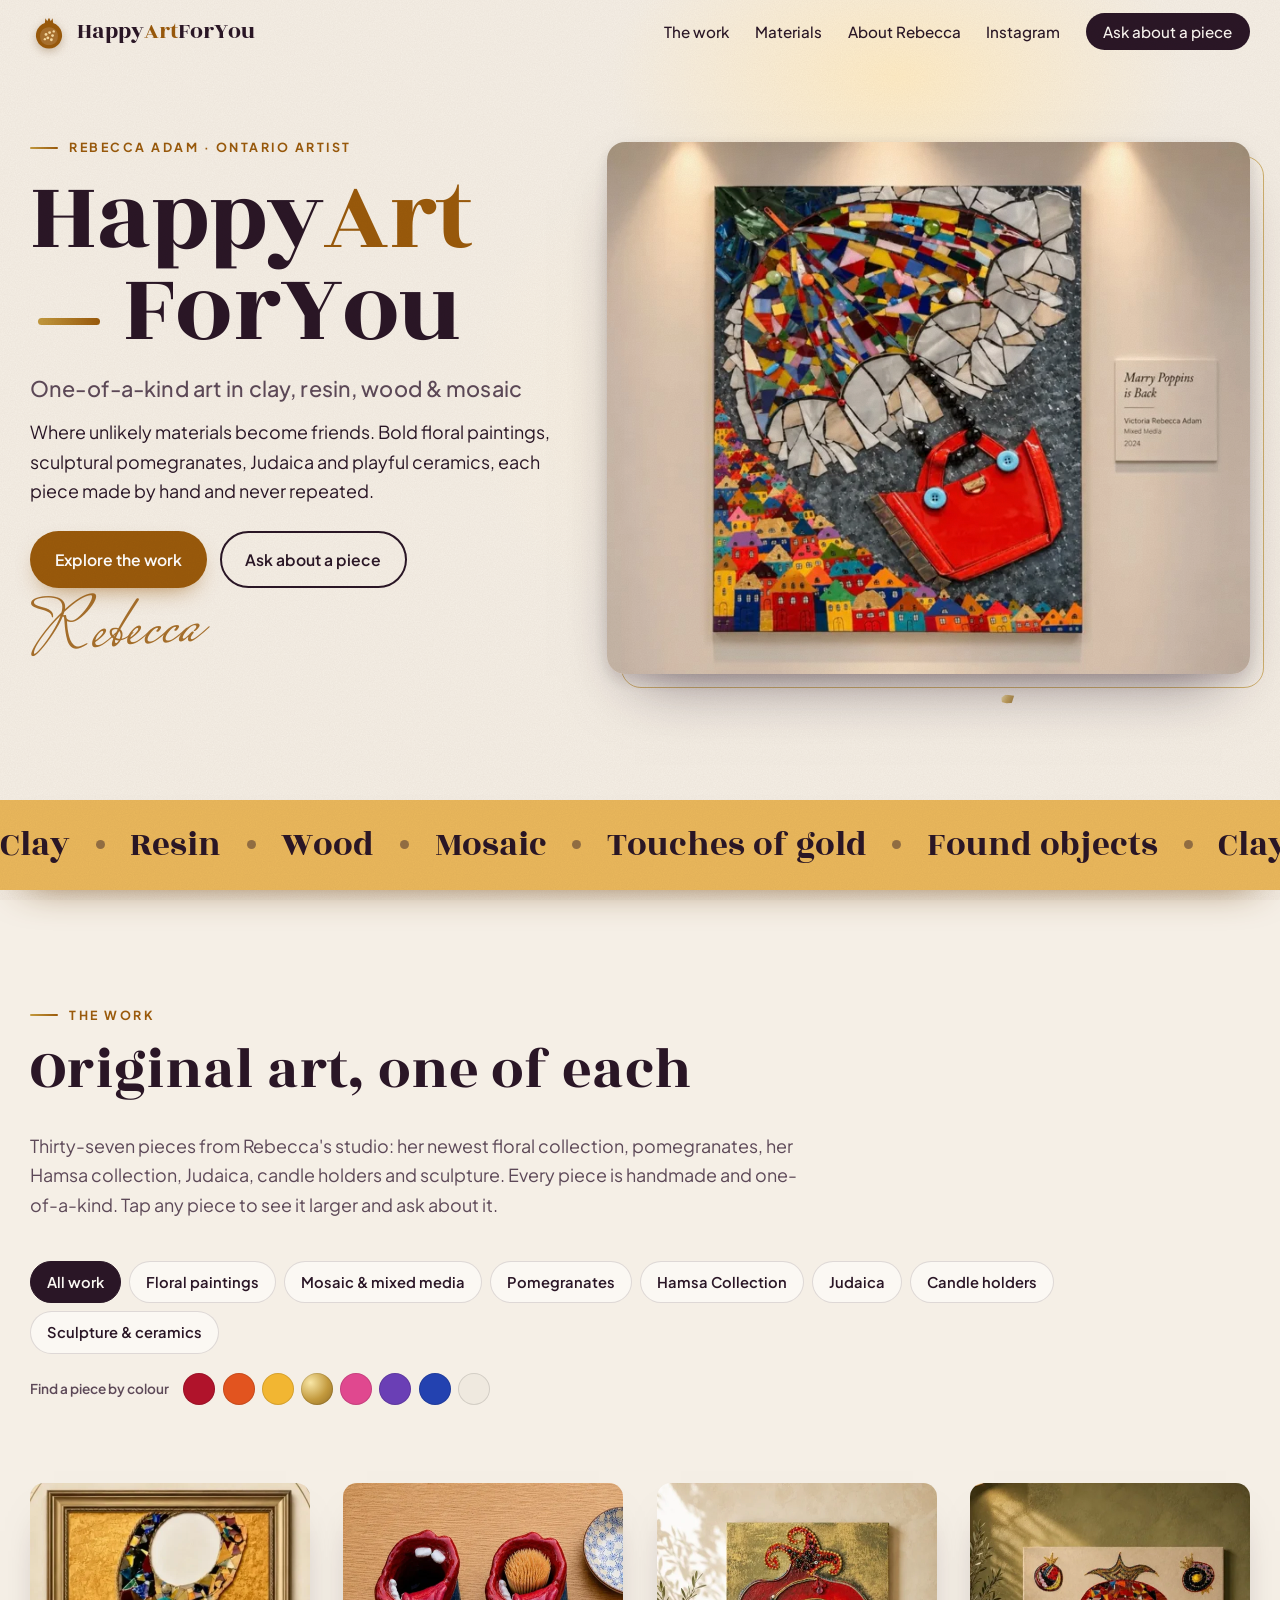
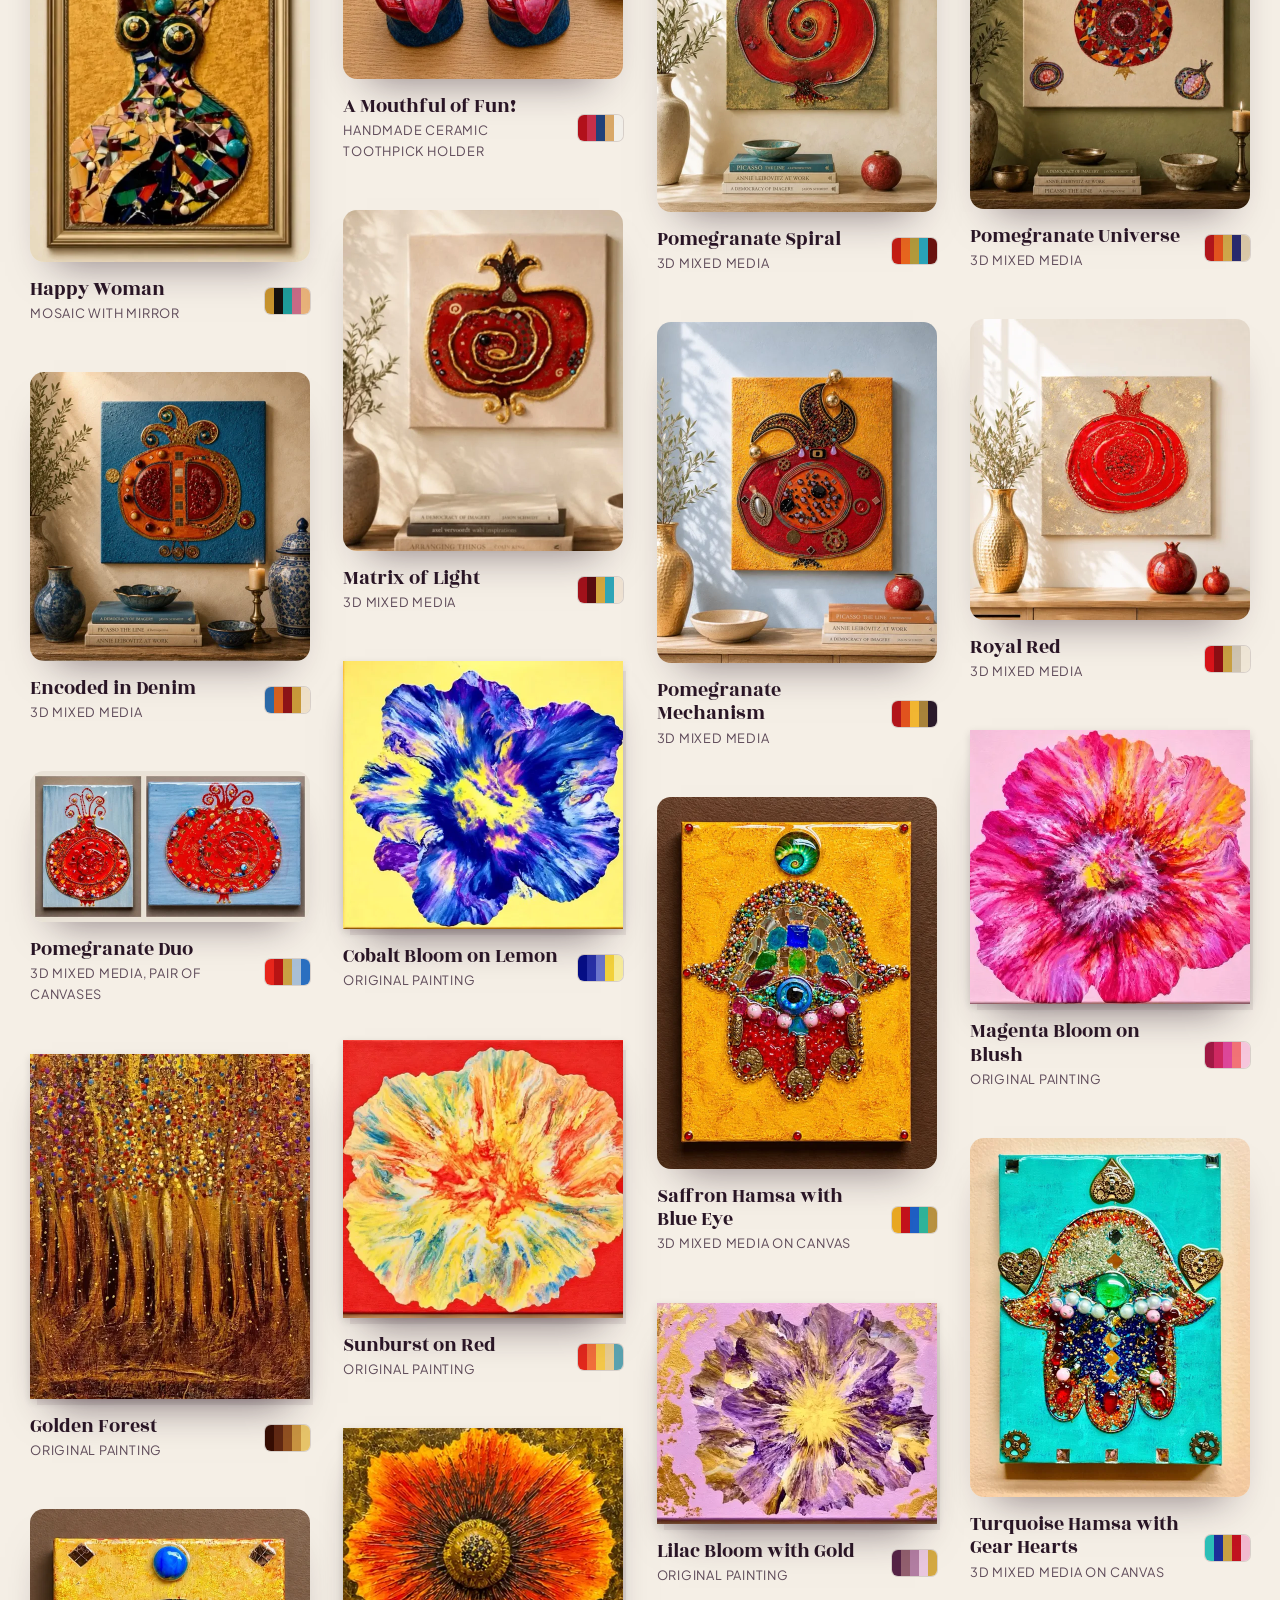
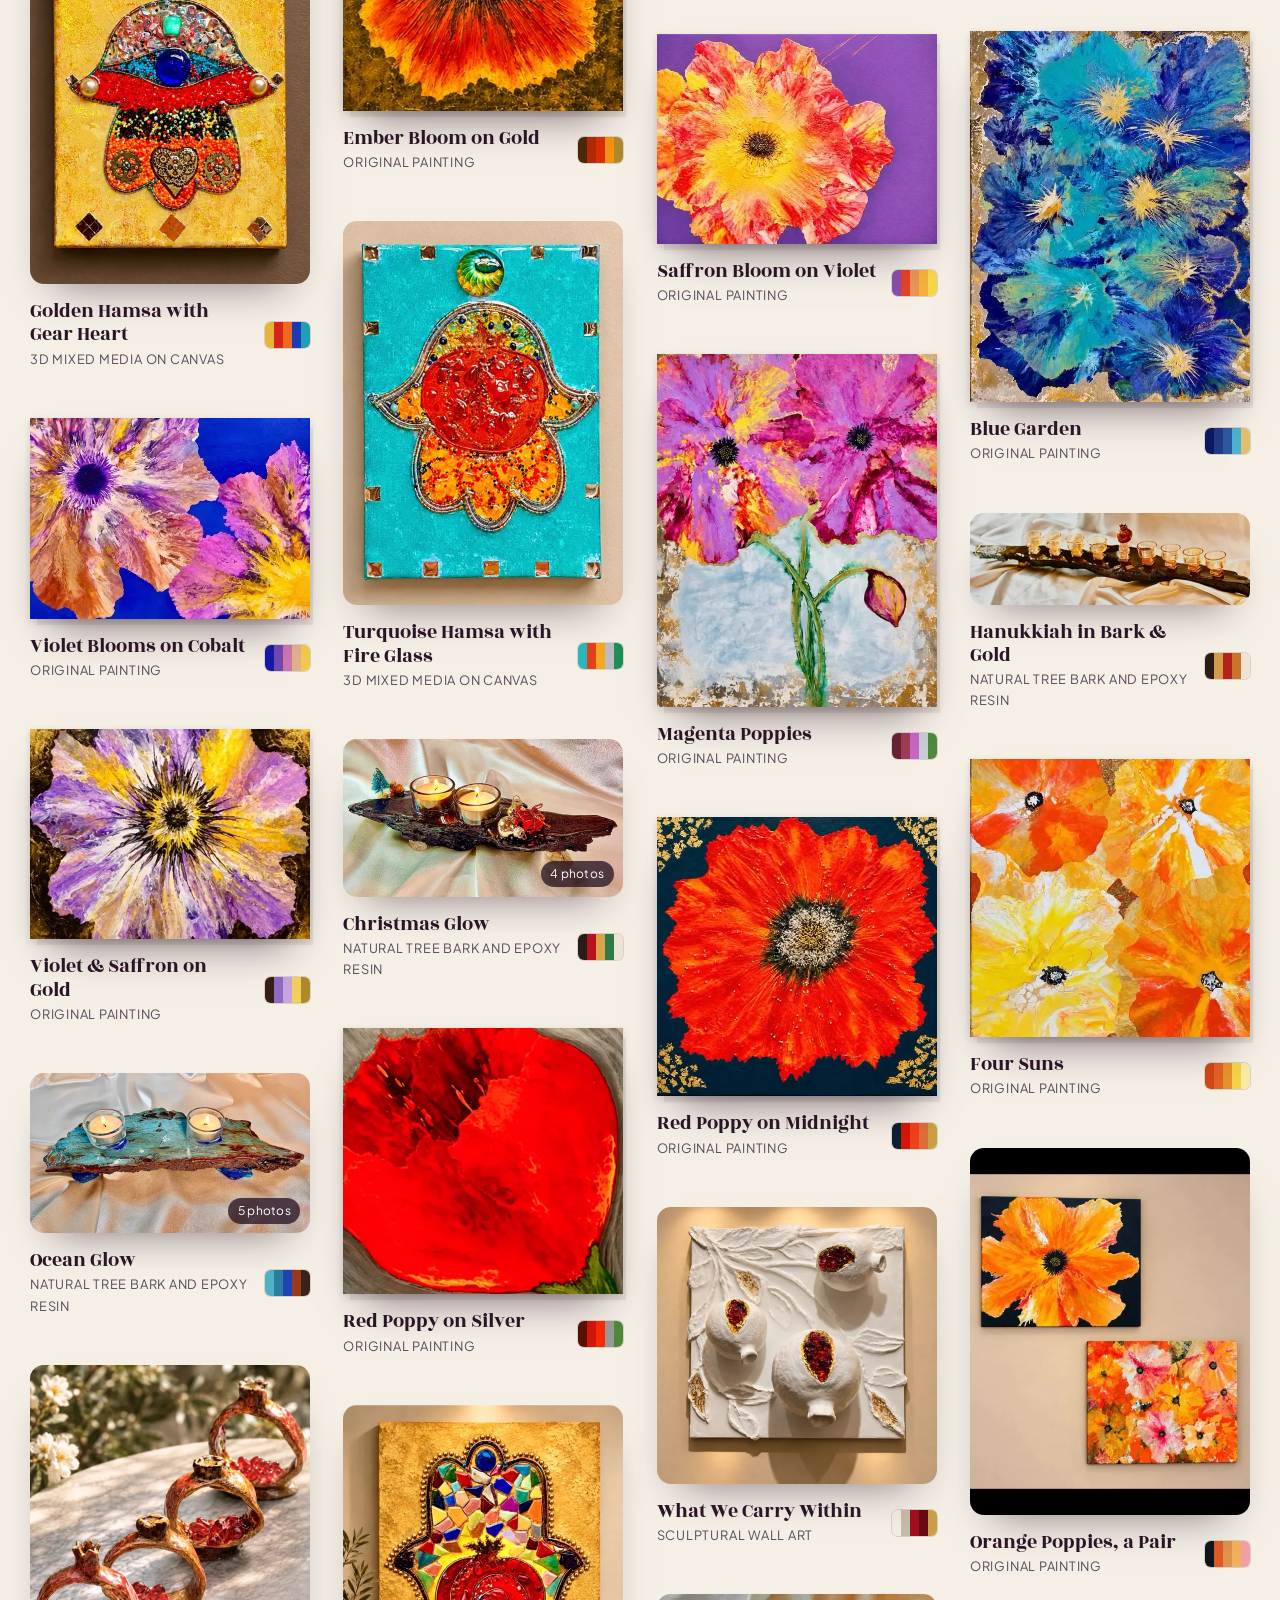
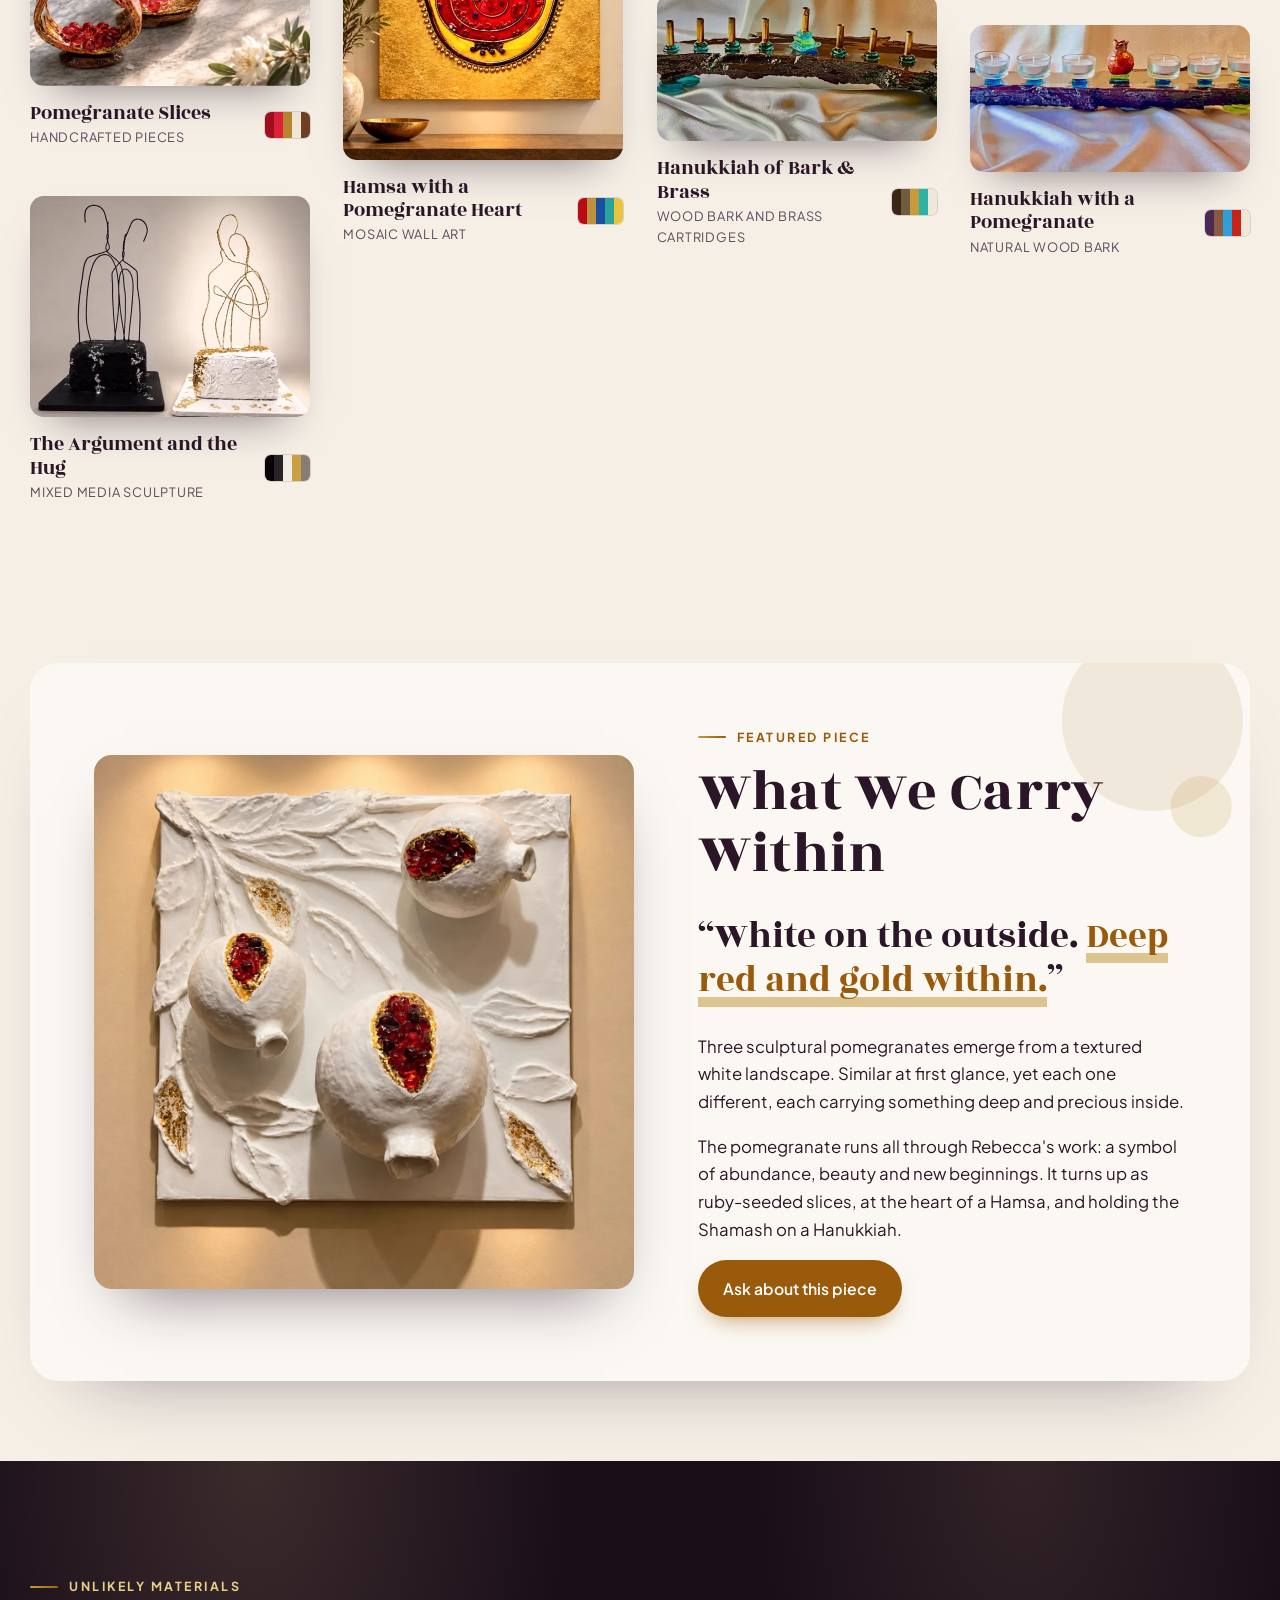
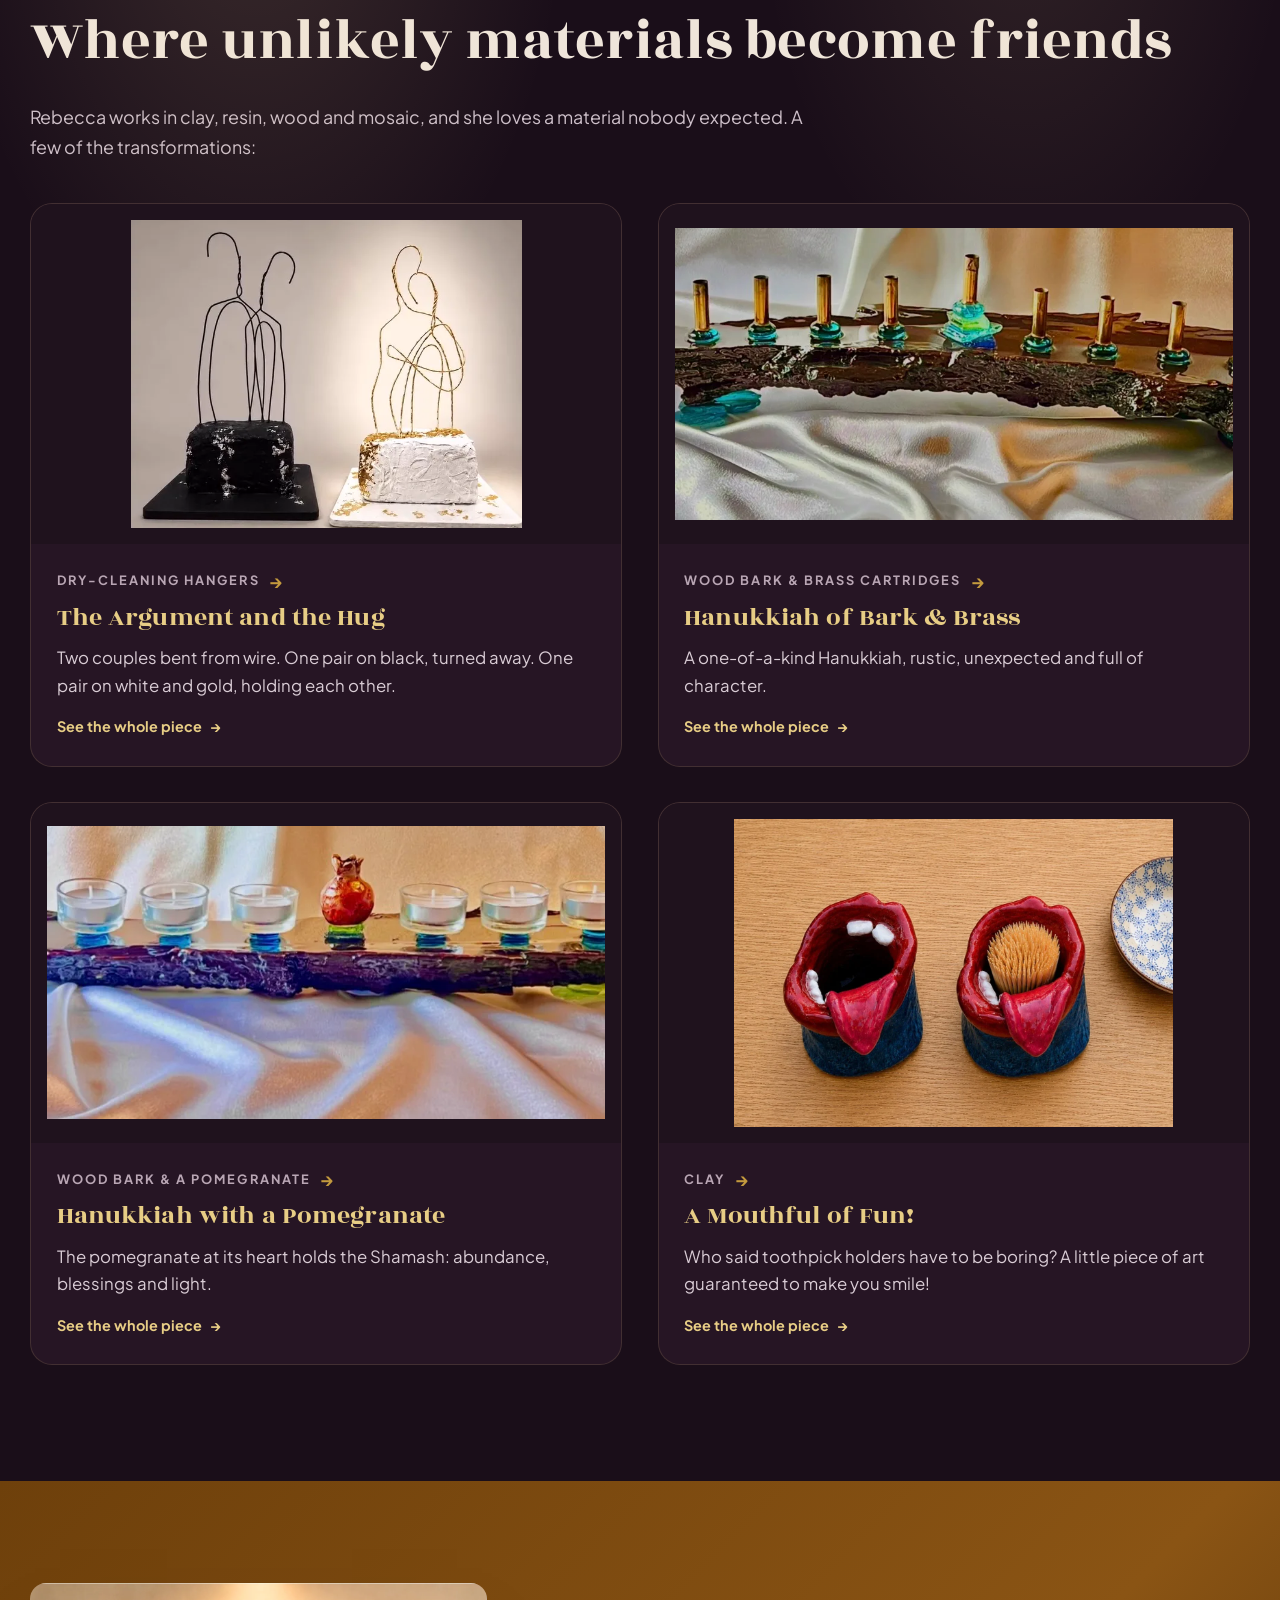
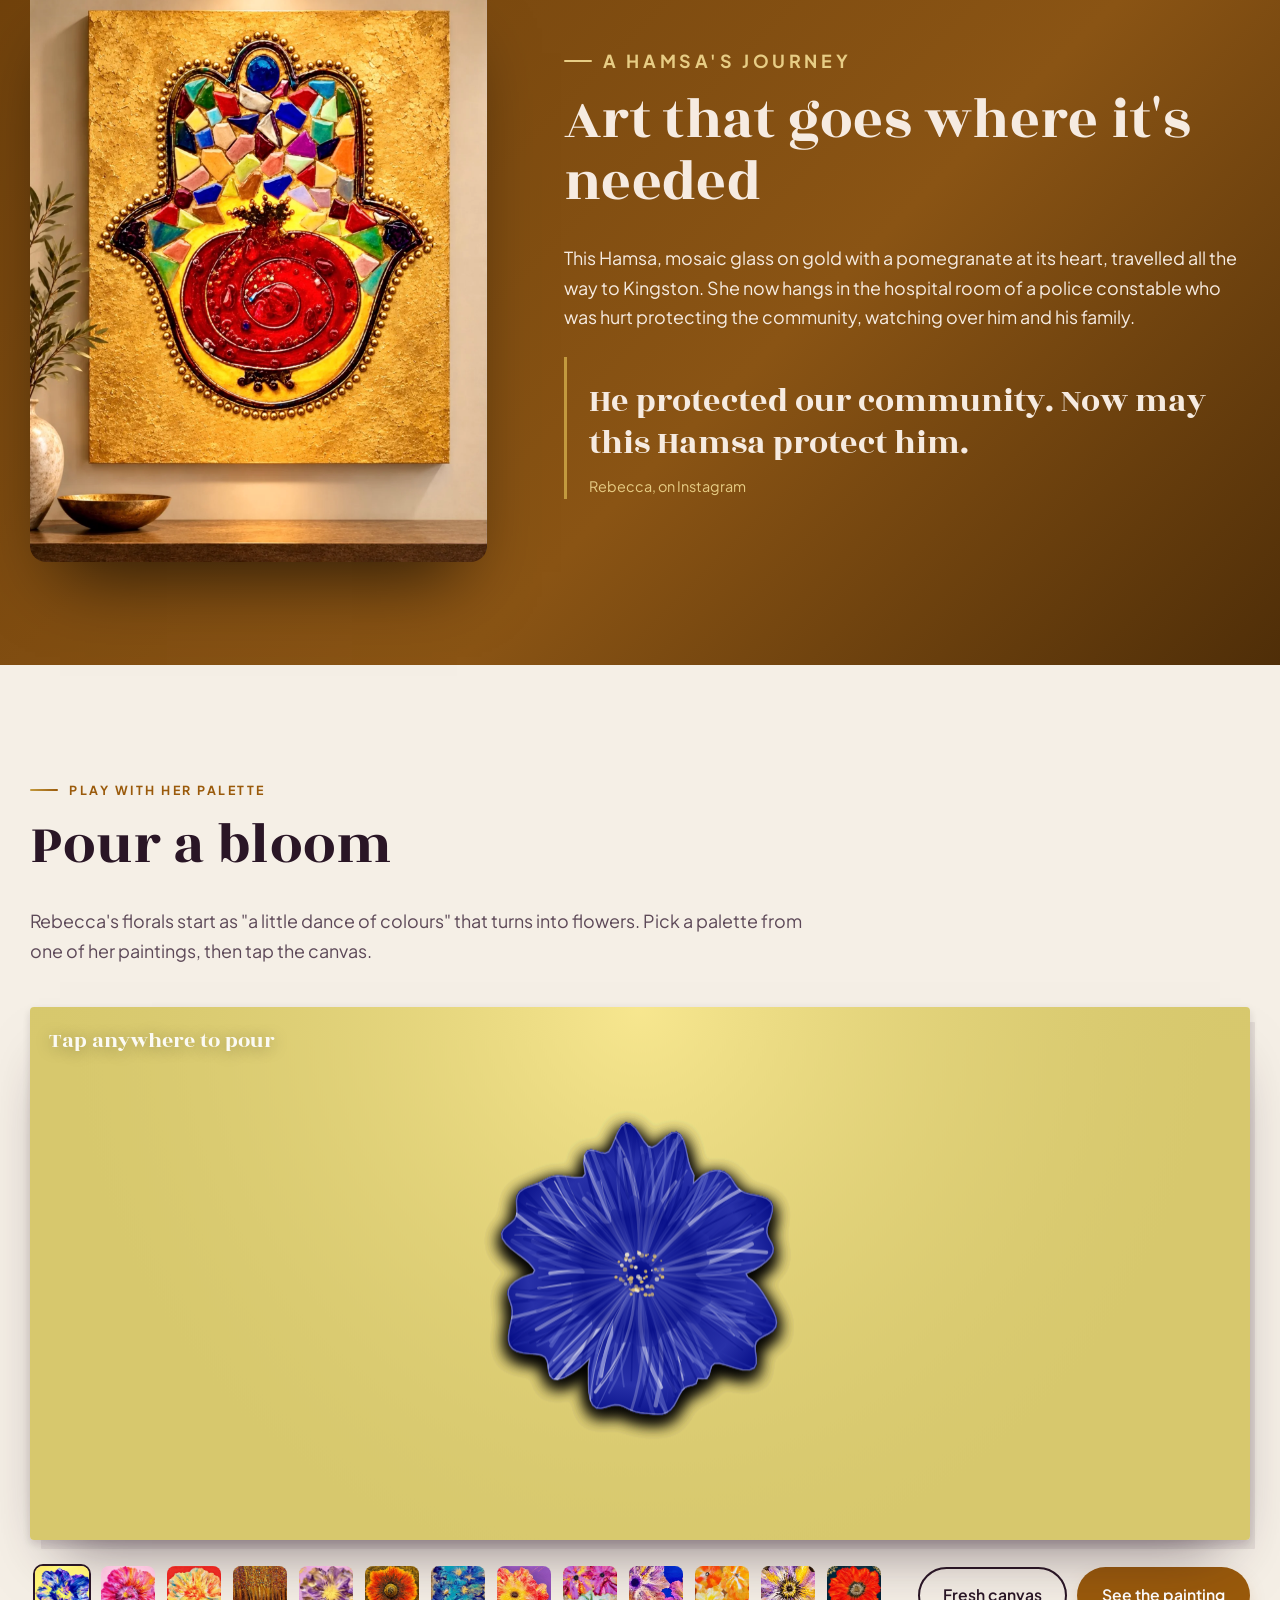
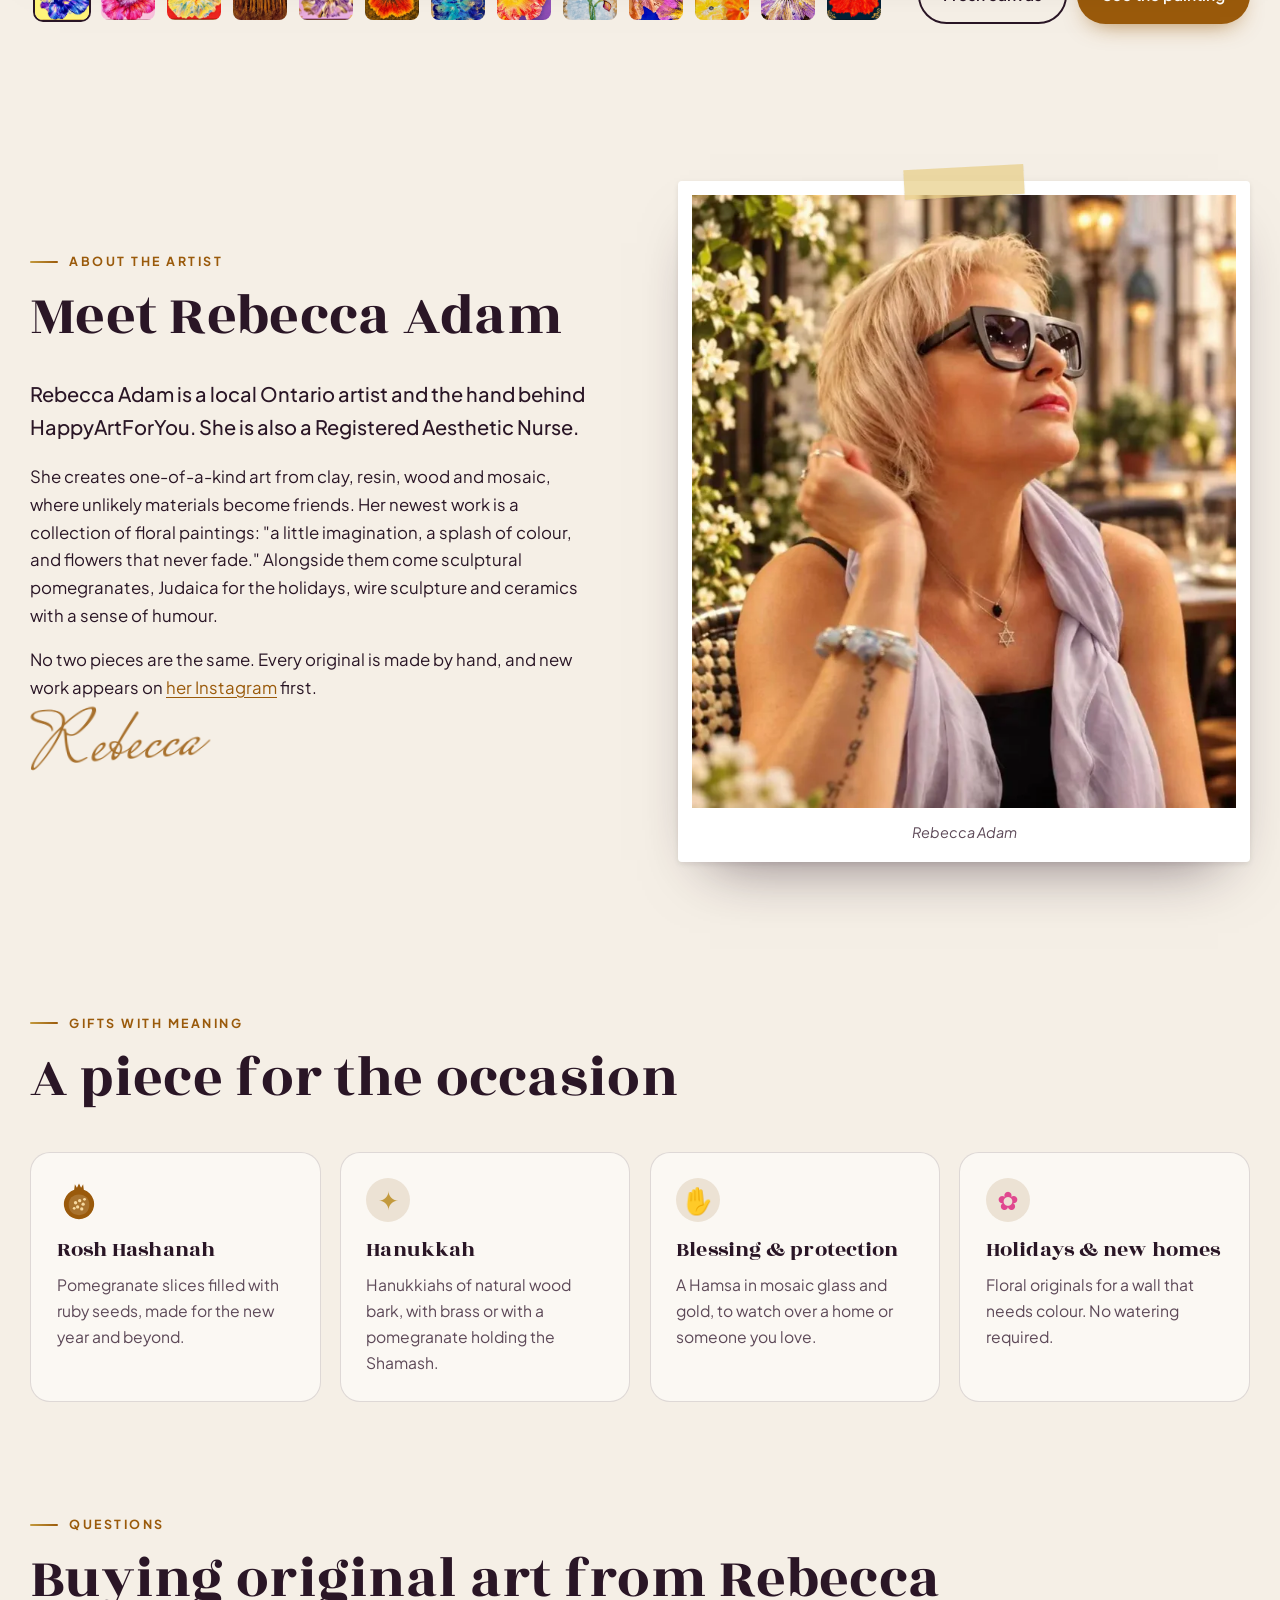
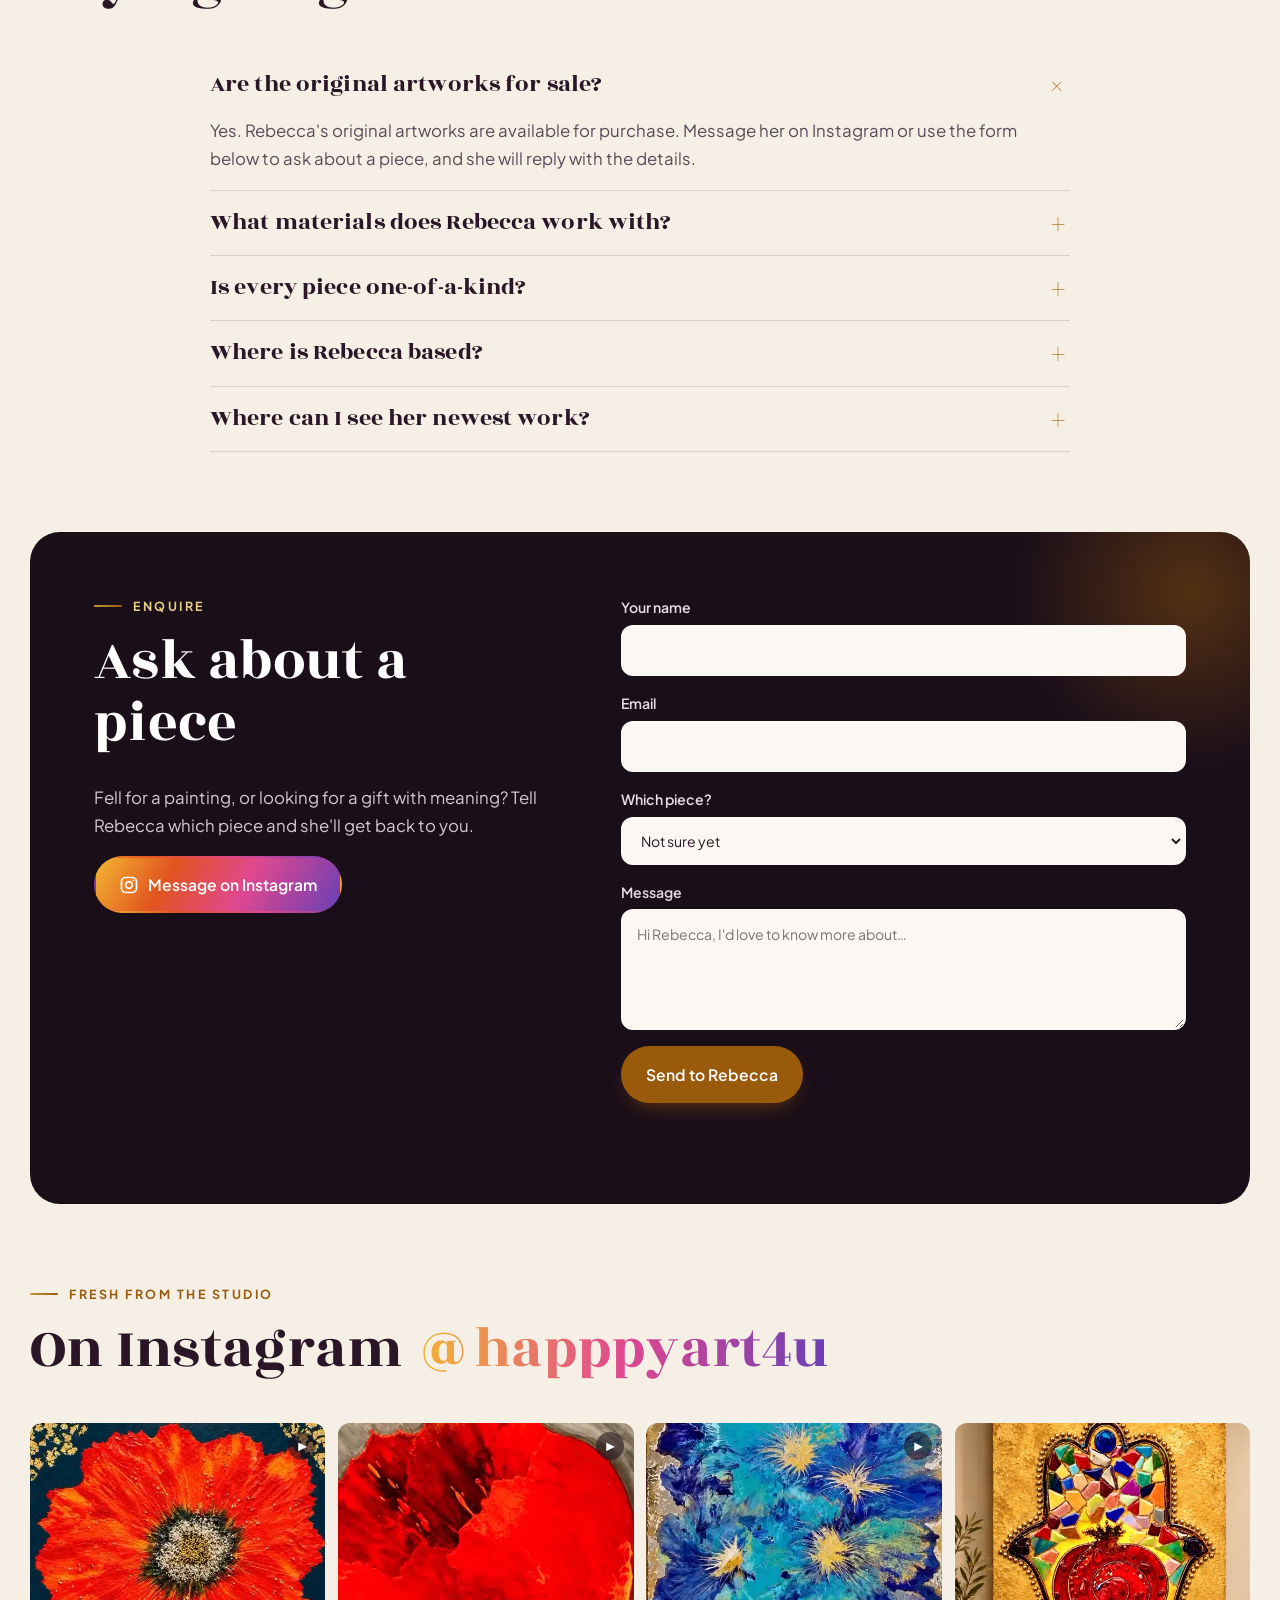
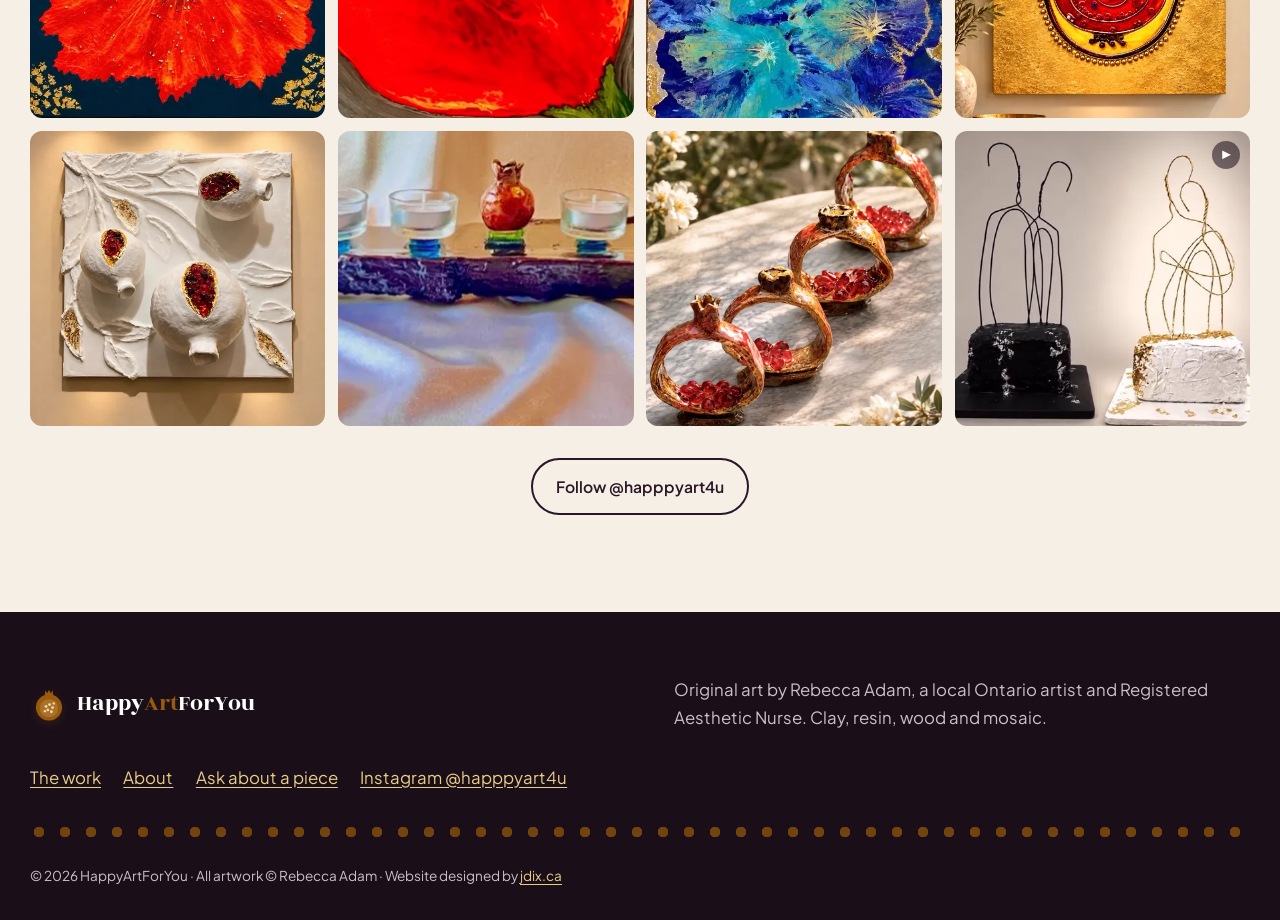
==== commit 992953ac: "Add Ocean Glow candleholder (5 photos); Christmas Glow joins the Christmas collection Co-Authored-By" ====
--- a/index.html
+++ b/index.html
@@ -27,7 +27,7 @@
 <link rel="preconnect" href="https://fonts.googleapis.com">
 <link rel="preconnect" href="https://fonts.gstatic.com" crossorigin>
 <link href="https://fonts.googleapis.com/css2?family=Mrs+Saint+Delafield&family=Plus+Jakarta+Sans:ital,wght@0,400;0,500;0,600;0,700;1,400&family=Rozha+One&display=swap" rel="stylesheet">
-<link rel="stylesheet" href="assets/css/site.css?v=19">
+<link rel="stylesheet" href="assets/css/site.css?v=20">
 <script type="application/ld+json">
 {
  "@context": "https://schema.org",
@@ -90,7 +90,7 @@
   {
    "@type": "ItemList",
    "name": "Artwork by Rebecca Adam",
-   "numberOfItems": 36,
+   "numberOfItems": 37,
    "itemListElement": [
     {
      "@type": "ListItem",
@@ -518,6 +518,35 @@
      "position": 30,
      "item": {
       "@type": "VisualArtwork",
+      "name": "Ocean Glow",
+      "image": "https://happyart.ca/assets/img/art/ocean-glow-candleholder.webp",
+      "description": "A handcrafted candleholder made from natural tree bark, enhanced with turquoise tones and a glossy epoxy resin finish. The rustic edges and ocean-inspired colours create a beautiful contrast between raw nature and contemporary design.",
+      "artform": "Natural tree bark and epoxy resin",
+      "creator": {
+       "@id": "https://happyart.ca/#rebecca"
+      }
+     }
+    },
+    {
+     "@type": "ListItem",
+     "position": 31,
+     "item": {
+      "@type": "VisualArtwork",
+      "name": "Orange Poppies, a Pair",
+      "image": "https://happyart.ca/assets/img/art/orange-poppy-pair.webp",
+      "description": "Two paintings hung together: an orange poppy on black, and a canvas crowded with orange, coral and pink flowers",
+      "artform": "Original painting",
+      "dateCreated": "2026",
+      "creator": {
+       "@id": "https://happyart.ca/#rebecca"
+      }
+     }
+    },
+    {
+     "@type": "ListItem",
+     "position": 32,
+     "item": {
+      "@type": "VisualArtwork",
       "name": "What We Carry Within",
       "image": "https://happyart.ca/assets/img/art/what-we-carry-within-pomegranates.webp",
       "description": "White textured wall piece with three sculpted pomegranates, each split open to show deep red and gold seeds",
@@ -530,22 +559,7 @@
     },
     {
      "@type": "ListItem",
-     "position": 31,
-     "item": {
-      "@type": "VisualArtwork",
-      "name": "Orange Poppies, a Pair",
-      "image": "https://happyart.ca/assets/img/art/orange-poppy-pair.webp",
-      "description": "Two paintings hung together: an orange poppy on black, and a canvas crowded with orange, coral and pink flowers",
-      "artform": "Original painting",
-      "dateCreated": "2026",
-      "creator": {
-       "@id": "https://happyart.ca/#rebecca"
-      }
-     }
-    },
-    {
-     "@type": "ListItem",
-     "position": 32,
+     "position": 33,
      "item": {
       "@type": "VisualArtwork",
       "name": "Pomegranate Slices",
@@ -560,7 +574,7 @@
     },
     {
      "@type": "ListItem",
-     "position": 33,
+     "position": 34,
      "item": {
       "@type": "VisualArtwork",
       "name": "Hamsa with a Pomegranate Heart",
@@ -575,7 +589,7 @@
     },
     {
      "@type": "ListItem",
-     "position": 34,
+     "position": 35,
      "item": {
       "@type": "VisualArtwork",
       "name": "Hanukkiah with a Pomegranate",
@@ -590,7 +604,7 @@
     },
     {
      "@type": "ListItem",
-     "position": 35,
+     "position": 36,
      "item": {
       "@type": "VisualArtwork",
       "name": "Hanukkiah of Bark & Brass",
@@ -605,7 +619,7 @@
     },
     {
      "@type": "ListItem",
-     "position": 36,
+     "position": 37,
      "item": {
       "@type": "VisualArtwork",
       "name": "The Argument and the Hug",
@@ -684,7 +698,7 @@
   <div class="section-head">
     <p class="eyebrow">The work</p>
     <h2 id="work-title">Original art, one of each</h2>
-    <p class="lede">Thirty-six pieces from Rebecca's studio: her newest floral collection, pomegranates, her Hamsa collection, Judaica, candle holders and sculpture. Every piece is handmade and one-of-a-kind. Tap any piece to see it larger and ask about it.</p>
+    <p class="lede">Thirty-seven pieces from Rebecca's studio: her newest floral collection, pomegranates, her Hamsa collection, Judaica, candle holders and sculpture. Every piece is handmade and one-of-a-kind. Tap any piece to see it larger and ask about it.</p>
   </div>
 
   <div class="filters" role="group" aria-label="Filter the work">
@@ -934,7 +948,7 @@
       </button>
       <figcaption><span class="piece-title">Christmas Glow</span><span class="piece-meta">Natural tree bark and epoxy resin</span>
         <span class="piece-palette" aria-hidden="true"><i style="--c:#2a1c1a"></i><i style="--c:#b8131c"></i><i style="--c:#d9a54a"></i><i style="--c:#2f7a4a"></i><i style="--c:#efe4d4"></i></span></figcaption>
-      <template data-detail>{"title":"Christmas Glow","file":"christmas-glow-candleholder","w":1282,"h":723,"alt":"Christmas Glow: a dark natural tree bark candleholder glossy with resin, holding two lit tealights, with a miniature Christmas tree, a red gift box and gold ornaments","meta":"Natural tree bark and epoxy resin","words":"","about":"A handcrafted candleholder made from natural tree bark, finished with glossy epoxy resin and decorated with miniature Christmas ornaments. A unique festive gift that brings warmth and a touch of woodland charm into any home.","palette":["#2a1c1a","#b8131c","#d9a54a","#2f7a4a","#efe4d4"],"ig":"https://www.instagram.com/happpyart4u/","views":[["christmas-glow-candleholder",1282,723],["christmas-glow-candleholder-2",1282,1276],["christmas-glow-candleholder-3",1282,1231],["christmas-glow-candleholder-4",1282,952]]}</template>
+      <template data-detail>{"title":"Christmas Glow","file":"christmas-glow-candleholder","w":1282,"h":723,"alt":"Christmas Glow: a dark natural tree bark candleholder glossy with resin, holding two lit tealights, with a miniature Christmas tree, a red gift box and gold ornaments","meta":"Natural tree bark and epoxy resin · Christmas collection","words":"","about":"A handcrafted candleholder made from natural tree bark, finished with glossy epoxy resin and decorated with miniature Christmas ornaments. A unique festive gift that brings warmth and a touch of woodland charm into any home.","palette":["#2a1c1a","#b8131c","#d9a54a","#2f7a4a","#efe4d4"],"ig":"https://www.instagram.com/happpyart4u/","views":[["christmas-glow-candleholder",1282,723],["christmas-glow-candleholder-2",1282,1276],["christmas-glow-candleholder-3",1282,1231],["christmas-glow-candleholder-4",1282,952]]}</template>
     </figure>
     <figure class="piece canvas" data-type="florals" data-colours="ruby ember gold" data-i="27">
       <button class="piece-open" type="button" data-open="27" aria-label="View Red Poppy on Midnight larger">
@@ -952,56 +966,64 @@
         <span class="piece-palette" aria-hidden="true"><i style="--c:#591103"></i><i style="--c:#d31709"></i><i style="--c:#fa2a0a"></i><i style="--c:#9a9a96"></i><i style="--c:#4f8a3a"></i></span></figcaption>
       <template data-detail>{"title":"Red Poppy on Silver","file":"red-poppy-on-silver","w":582,"h":552,"alt":"Painting of a single oversized red poppy with a green stem on a swirling silver background","meta":"Original painting · Floral collection, 2026","words":"A little imagination, a splash of colour, and flowers that never fade.","about":"","palette":["#591103","#d31709","#fa2a0a","#9a9a96","#4f8a3a"],"ig":"https://www.instagram.com/happpyart4u/reel/DfEYlJSxISe/"}</template>
     </figure>
-    <figure class="piece object" data-type="pomegranates" data-colours="plaster ruby gold" data-i="29">
-      <button class="piece-open" type="button" data-open="29" aria-label="View What We Carry Within larger">
+    <figure class="piece object" data-type="candles" data-colours="cobalt ember" data-i="29">
+      <button class="piece-open" type="button" data-open="29" aria-label="View Ocean Glow larger">
+        <span class="piece-frame"><img src="assets/img/art/ocean-glow-candleholder-sm.webp" width="560" height="320" loading="lazy" alt="Ocean Glow: a natural tree bark candleholder painted in turquoise with rusty red edges under glossy resin, holding two lit tealights and resting on cobalt glass feet"><span class="piece-views">5 photos</span></span>
+      </button>
+      <figcaption><span class="piece-title">Ocean Glow</span><span class="piece-meta">Natural tree bark and epoxy resin</span>
+        <span class="piece-palette" aria-hidden="true"><i style="--c:#4fb3c4"></i><i style="--c:#2a7f9e"></i><i style="--c:#1f45b5"></i><i style="--c:#9a3a1c"></i><i style="--c:#3a2418"></i></span></figcaption>
+      <template data-detail>{"title":"Ocean Glow","file":"ocean-glow-candleholder","w":1282,"h":731,"alt":"Ocean Glow: a natural tree bark candleholder painted in turquoise with rusty red edges under glossy resin, holding two lit tealights and resting on cobalt glass feet","meta":"Natural tree bark and epoxy resin","words":"","about":"A handcrafted candleholder made from natural tree bark, enhanced with turquoise tones and a glossy epoxy resin finish. The rustic edges and ocean-inspired colours create a beautiful contrast between raw nature and contemporary design.","palette":["#4fb3c4","#2a7f9e","#1f45b5","#9a3a1c","#3a2418"],"ig":"https://www.instagram.com/happpyart4u/","views":[["ocean-glow-candleholder",1282,731],["ocean-glow-candleholder-2",1282,1191],["ocean-glow-candleholder-3",1282,1266],["ocean-glow-candleholder-4",1282,1284],["ocean-glow-candleholder-5",1282,1681]]}</template>
+    </figure>
+    <figure class="piece object" data-type="florals" data-colours="ember rose" data-i="30">
+      <button class="piece-open" type="button" data-open="30" aria-label="View Orange Poppies, a Pair larger">
+        <span class="piece-frame"><img src="assets/img/art/orange-poppy-pair-sm.webp" width="560" height="734" loading="lazy" alt="Two paintings hung together: an orange poppy on black, and a canvas crowded with orange, coral and pink flowers"></span>
+      </button>
+      <figcaption><span class="piece-title">Orange Poppies, a Pair</span><span class="piece-meta">Original painting</span>
+        <span class="piece-palette" aria-hidden="true"><i style="--c:#12161a"></i><i style="--c:#de5b28"></i><i style="--c:#e0944d"></i><i style="--c:#f2b25c"></i><i style="--c:#f2a0a8"></i></span></figcaption>
+      <template data-detail>{"title":"Orange Poppies, a Pair","file":"orange-poppy-pair","w":716,"h":938,"alt":"Two paintings hung together: an orange poppy on black, and a canvas crowded with orange, coral and pink flowers","meta":"Original painting · Floral collection, 2026","words":"A little imagination, a splash of colour, and flowers that never fade.","about":"","palette":["#12161a","#de5b28","#e0944d","#f2b25c","#f2a0a8"],"ig":"https://www.instagram.com/happpyart4u/reel/DeI9fU4x-6H/"}</template>
+    </figure>
+    <figure class="piece object" data-type="pomegranates" data-colours="plaster ruby gold" data-i="31">
+      <button class="piece-open" type="button" data-open="31" aria-label="View What We Carry Within larger">
         <span class="piece-frame"><img src="assets/img/art/what-we-carry-within-pomegranates-sm.webp" width="560" height="554" loading="lazy" alt="White textured wall piece with three sculpted pomegranates, each split open to show deep red and gold seeds"></span>
       </button>
       <figcaption><span class="piece-title">What We Carry Within</span><span class="piece-meta">Sculptural wall art</span>
         <span class="piece-palette" aria-hidden="true"><i style="--c:#f2ede4"></i><i style="--c:#c8baa8"></i><i style="--c:#a10f1e"></i><i style="--c:#6a0a12"></i><i style="--c:#c9a043"></i></span></figcaption>
       <template data-detail>{"title":"What We Carry Within","file":"what-we-carry-within-pomegranates","w":1282,"h":1268,"alt":"White textured wall piece with three sculpted pomegranates, each split open to show deep red and gold seeds","meta":"Sculptural wall art · 2026","words":"White on the outside. Deep red and gold within.","about":"","palette":["#f2ede4","#c8baa8","#a10f1e","#6a0a12","#c9a043"],"ig":"https://www.instagram.com/happpyart4u/p/Ddsa3kiRZug/"}</template>
     </figure>
-    <figure class="piece object" data-type="florals" data-colours="ember rose" data-i="30">
-      <button class="piece-open" type="button" data-open="30" aria-label="View Orange Poppies, a Pair larger">
-        <span class="piece-frame"><img src="assets/img/art/orange-poppy-pair-sm.webp" width="560" height="734" loading="lazy" alt="Two paintings hung together: an orange poppy on black, and a canvas crowded with orange, coral and pink flowers"></span>
-      </button>
-      <figcaption><span class="piece-title">Orange Poppies, a Pair</span><span class="piece-meta">Original painting</span>
-        <span class="piece-palette" aria-hidden="true"><i style="--c:#12161a"></i><i style="--c:#de5b28"></i><i style="--c:#e0944d"></i><i style="--c:#f2b25c"></i><i style="--c:#f2a0a8"></i></span></figcaption>
-      <template data-detail>{"title":"Orange Poppies, a Pair","file":"orange-poppy-pair","w":716,"h":938,"alt":"Two paintings hung together: an orange poppy on black, and a canvas crowded with orange, coral and pink flowers","meta":"Original painting · Floral collection, 2026","words":"A little imagination, a splash of colour, and flowers that never fade.","about":"","palette":["#12161a","#de5b28","#e0944d","#f2b25c","#f2a0a8"],"ig":"https://www.instagram.com/happpyart4u/reel/DeI9fU4x-6H/"}</template>
-    </figure>
-    <figure class="piece object" data-type="pomegranates" data-colours="ruby gold" data-i="31">
-      <button class="piece-open" type="button" data-open="31" aria-label="View Pomegranate Slices larger">
+    <figure class="piece object" data-type="pomegranates" data-colours="ruby gold" data-i="32">
+      <button class="piece-open" type="button" data-open="32" aria-label="View Pomegranate Slices larger">
         <span class="piece-frame"><img src="assets/img/art/pomegranate-slices-ruby-seeds-sm.webp" width="560" height="642" loading="lazy" alt="Four handcrafted pomegranate slices in amber and gold, filled with glowing ruby seeds, on a marble table"></span>
       </button>
       <figcaption><span class="piece-title">Pomegranate Slices</span><span class="piece-meta">Handcrafted pieces</span>
         <span class="piece-palette" aria-hidden="true"><i style="--c:#a20f1f"></i><i style="--c:#e0213a"></i><i style="--c:#b8862e"></i><i style="--c:#f1e7d6"></i><i style="--c:#6f4124"></i></span></figcaption>
       <template data-detail>{"title":"Pomegranate Slices","file":"pomegranate-slices-ruby-seeds","w":1400,"h":1606,"alt":"Four handcrafted pomegranate slices in amber and gold, filled with glowing ruby seeds, on a marble table","meta":"Handcrafted pieces · 2026","words":"Handcrafted and filled with glowing ruby seeds, each piece is completely unique.","about":"","palette":["#a20f1f","#e0213a","#b8862e","#f1e7d6","#6f4124"],"ig":"https://www.instagram.com/happpyart4u/p/DcxobNdx9zD/"}</template>
     </figure>
-    <figure class="piece object" data-type="judaica hamsa" data-colours="gold ruby cobalt" data-i="32">
-      <button class="piece-open" type="button" data-open="32" aria-label="View Hamsa with a Pomegranate Heart larger">
+    <figure class="piece object" data-type="judaica hamsa" data-colours="gold ruby cobalt" data-i="33">
+      <button class="piece-open" type="button" data-open="33" aria-label="View Hamsa with a Pomegranate Heart larger">
         <span class="piece-frame"><img src="assets/img/art/hamsa-with-pomegranate-heart-sm.webp" width="560" height="710" loading="lazy" alt="Hamsa hand in multicoloured mosaic glass with a red pomegranate at its heart, on a gold canvas"></span>
       </button>
       <figcaption><span class="piece-title">Hamsa with a Pomegranate Heart</span><span class="piece-meta">Mosaic wall art</span>
         <span class="piece-palette" aria-hidden="true"><i style="--c:#ba0c16"></i><i style="--c:#be9340"></i><i style="--c:#1d4fa0"></i><i style="--c:#2aa39a"></i><i style="--c:#e8c53a"></i></span></figcaption>
       <template data-detail>{"title":"Hamsa with a Pomegranate Heart","file":"hamsa-with-pomegranate-heart","w":1400,"h":1774,"alt":"Hamsa hand in multicoloured mosaic glass with a red pomegranate at its heart, on a gold canvas","meta":"Mosaic wall art · 2026","words":"","about":"","palette":["#ba0c16","#be9340","#1d4fa0","#2aa39a","#e8c53a"],"ig":"https://www.instagram.com/happpyart4u/p/Dd5Eqd_xvyH/"}</template>
     </figure>
-    <figure class="piece object" data-type="judaica candles" data-colours="ruby cobalt" data-i="33">
-      <button class="piece-open" type="button" data-open="33" aria-label="View Hanukkiah with a Pomegranate larger">
+    <figure class="piece object" data-type="judaica candles" data-colours="ruby cobalt" data-i="34">
+      <button class="piece-open" type="button" data-open="34" aria-label="View Hanukkiah with a Pomegranate larger">
         <span class="piece-frame"><img src="assets/img/art/hanukkiah-wood-bark-pomegranate-sm.webp" width="560" height="294" loading="lazy" alt="Hanukkiah made from a long piece of natural wood bark with glass candle cups and a red pomegranate holding the Shamash"></span>
       </button>
       <figcaption><span class="piece-title">Hanukkiah with a Pomegranate</span><span class="piece-meta">Natural wood bark</span>
         <span class="piece-palette" aria-hidden="true"><i style="--c:#4a2a52"></i><i style="--c:#8c5943"></i><i style="--c:#2ea0d8"></i><i style="--c:#c8241a"></i><i style="--c:#f1e7d6"></i></span></figcaption>
       <template data-detail>{"title":"Hanukkiah with a Pomegranate","file":"hanukkiah-wood-bark-pomegranate","w":800,"h":420,"alt":"Hanukkiah made from a long piece of natural wood bark with glass candle cups and a red pomegranate holding the Shamash","meta":"Natural wood bark · 2026","words":"A pomegranate at its heart holding the Shamash, a symbol of abundance, blessings and light.","about":"","palette":["#4a2a52","#8c5943","#2ea0d8","#c8241a","#f1e7d6"],"ig":"https://www.instagram.com/happpyart4u/p/Dcxp7-NxDfS/"}</template>
     </figure>
-    <figure class="piece object" data-type="judaica candles" data-colours="gold" data-i="34">
-      <button class="piece-open" type="button" data-open="34" aria-label="View Hanukkiah of Bark &amp; Brass larger">
+    <figure class="piece object" data-type="judaica candles" data-colours="gold" data-i="35">
+      <button class="piece-open" type="button" data-open="35" aria-label="View Hanukkiah of Bark &amp; Brass larger">
         <span class="piece-frame"><img src="assets/img/art/hanukkiah-wood-bark-brass-sm.webp" width="560" height="294" loading="lazy" alt="Rustic Hanukkiah made from natural wood bark with nine brass cartridge candle holders set in turquoise"></span>
       </button>
       <figcaption><span class="piece-title">Hanukkiah of Bark &amp; Brass</span><span class="piece-meta">Wood bark and brass cartridges</span>
         <span class="piece-palette" aria-hidden="true"><i style="--c:#3a2614"></i><i style="--c:#6f5d40"></i><i style="--c:#c99a3a"></i><i style="--c:#2bb3a8"></i><i style="--c:#f1e7d6"></i></span></figcaption>
       <template data-detail>{"title":"Hanukkiah of Bark & Brass","file":"hanukkiah-wood-bark-brass","w":898,"h":470,"alt":"Rustic Hanukkiah made from natural wood bark with nine brass cartridge candle holders set in turquoise","meta":"Wood bark and brass cartridges · 2026","words":"Rustic, unexpected, and full of character.","about":"","palette":["#3a2614","#6f5d40","#c99a3a","#2bb3a8","#f1e7d6"],"ig":"https://www.instagram.com/happpyart4u/p/DcxpfGLxDus/"}</template>
     </figure>
-    <figure class="piece object" data-type="sculpture" data-colours="plaster gold" data-i="35">
-      <button class="piece-open" type="button" data-open="35" aria-label="View The Argument and the Hug larger">
+    <figure class="piece object" data-type="sculpture" data-colours="plaster gold" data-i="36">
+      <button class="piece-open" type="button" data-open="36" aria-label="View The Argument and the Hug larger">
         <span class="piece-frame"><img src="assets/img/art/the-argument-and-the-hug-sculpture-sm.webp" width="560" height="442" loading="lazy" alt="Two wire-figure sculptures: a black pair standing apart on a black base, and a gold pair embracing on a white base"></span>
       </button>
       <figcaption><span class="piece-title">The Argument and the Hug</span><span class="piece-meta">Mixed media sculpture</span>
@@ -1167,8 +1189,9 @@
         <option>Christmas Glow</option>
         <option>Red Poppy on Midnight</option>
         <option>Red Poppy on Silver</option>
+        <option>Ocean Glow</option>
+        <option>Orange Poppies, a Pair</option>
         <option>What We Carry Within</option>
-        <option>Orange Poppies, a Pair</option>
         <option>Pomegranate Slices</option>
         <option>Hamsa with a Pomegranate Heart</option>
         <option>Hanukkiah with a Pomegranate</option>
@@ -1234,6 +1257,6 @@
   </div>
 </dialog>
 
-<script src="assets/js/site.js?v=19" defer></script>
+<script src="assets/js/site.js?v=20" defer></script>
 </body>
 </html>
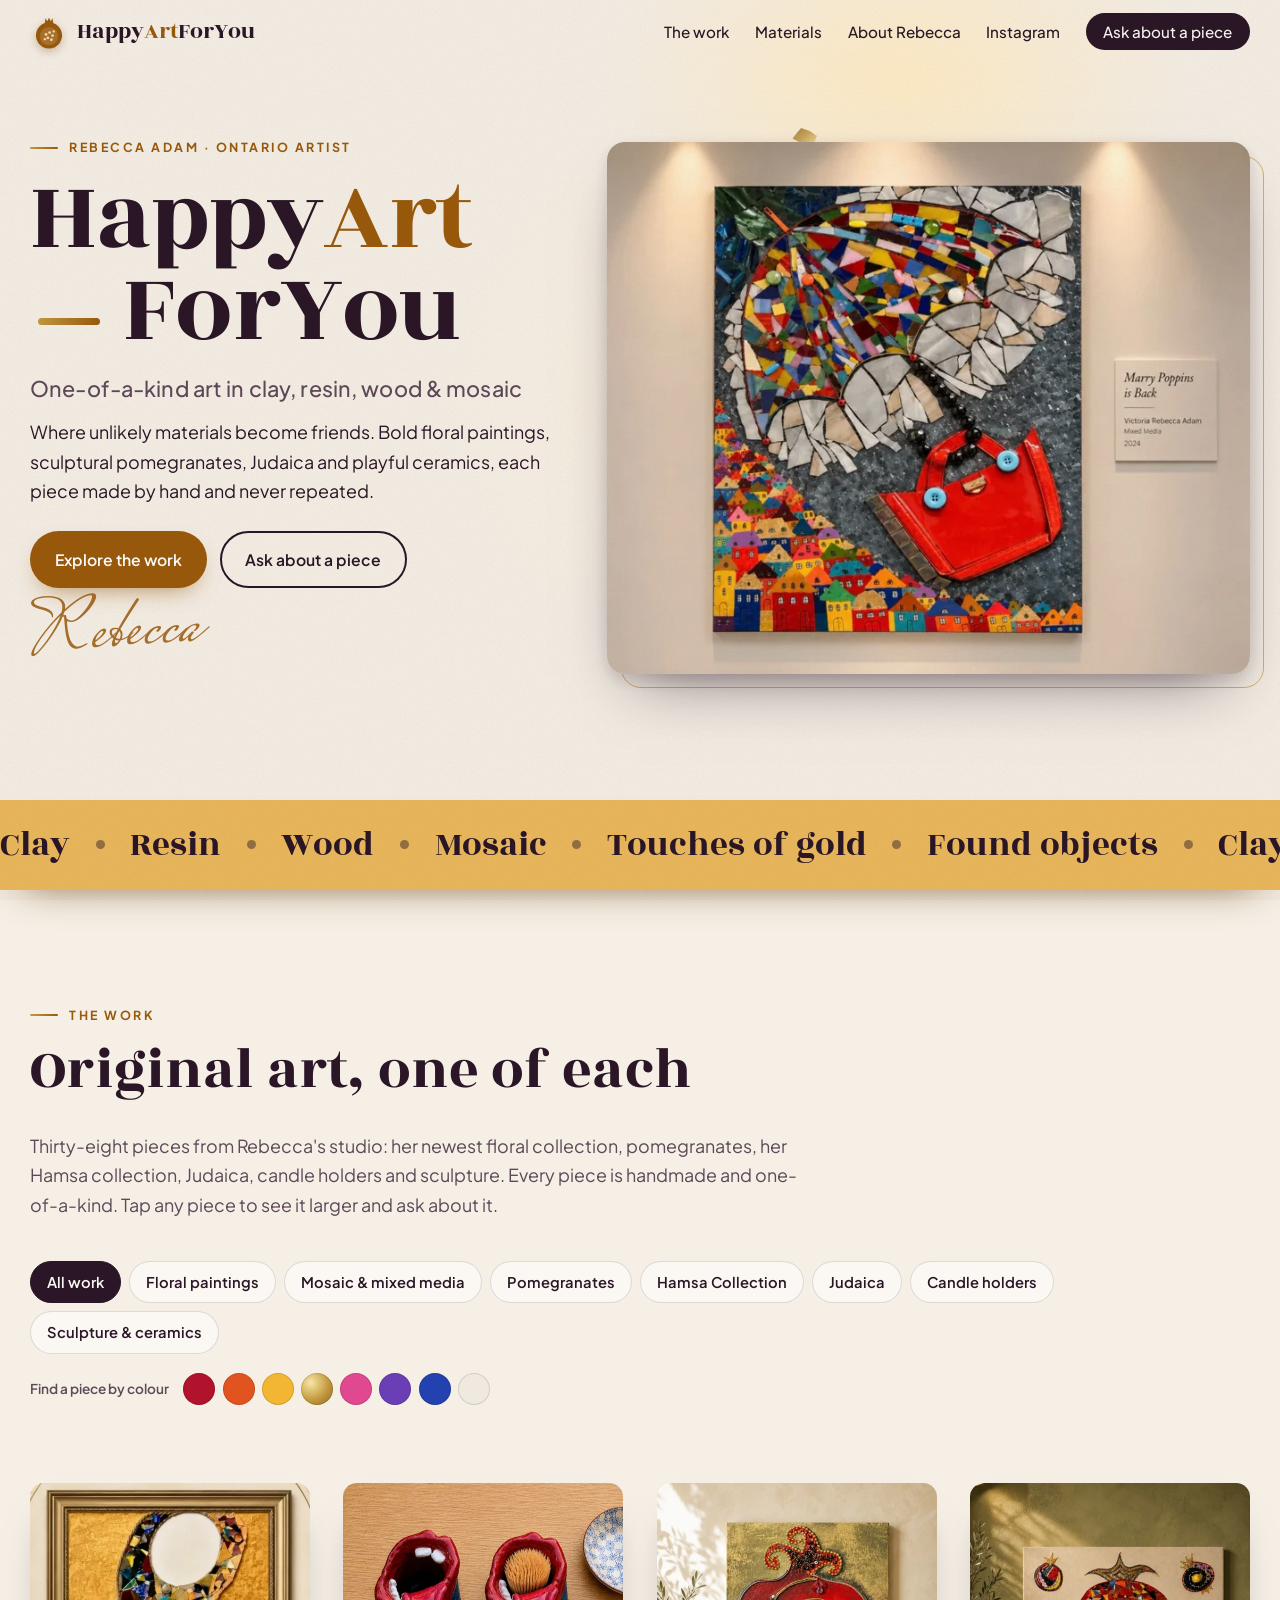
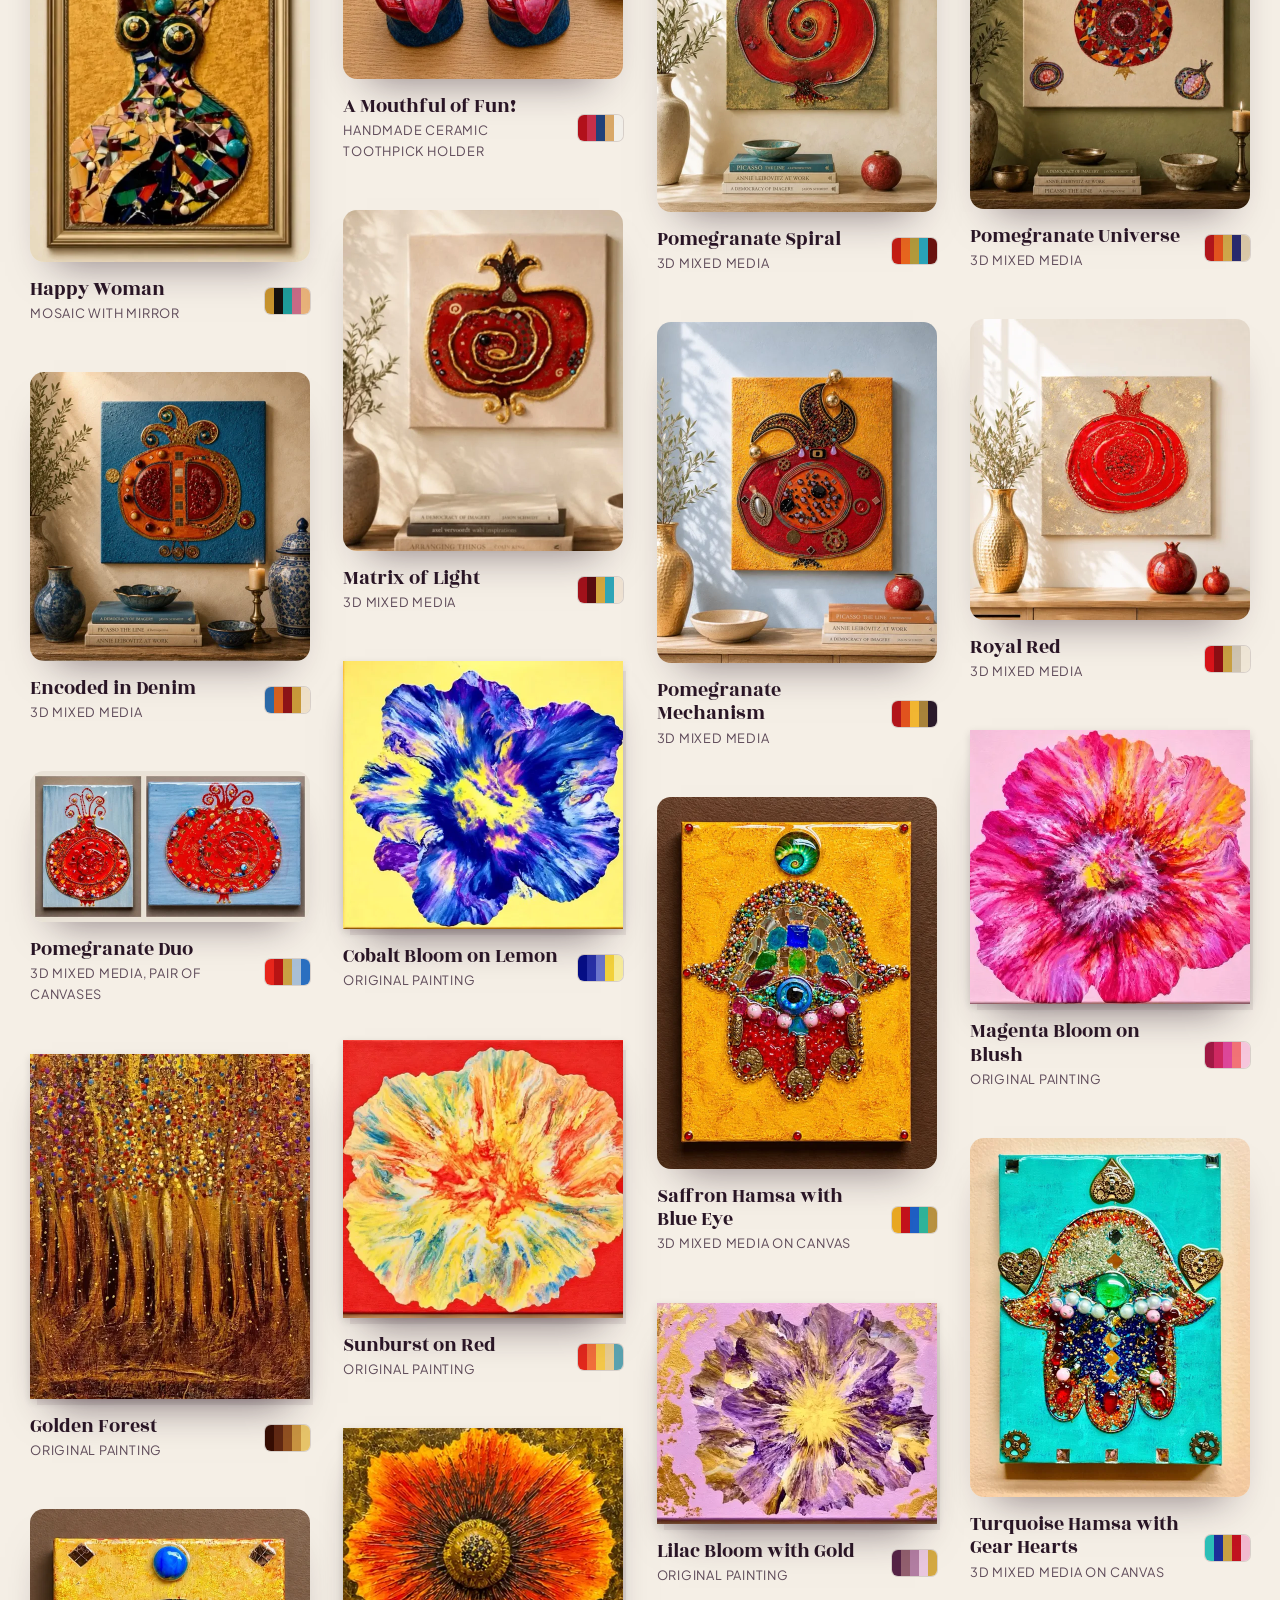
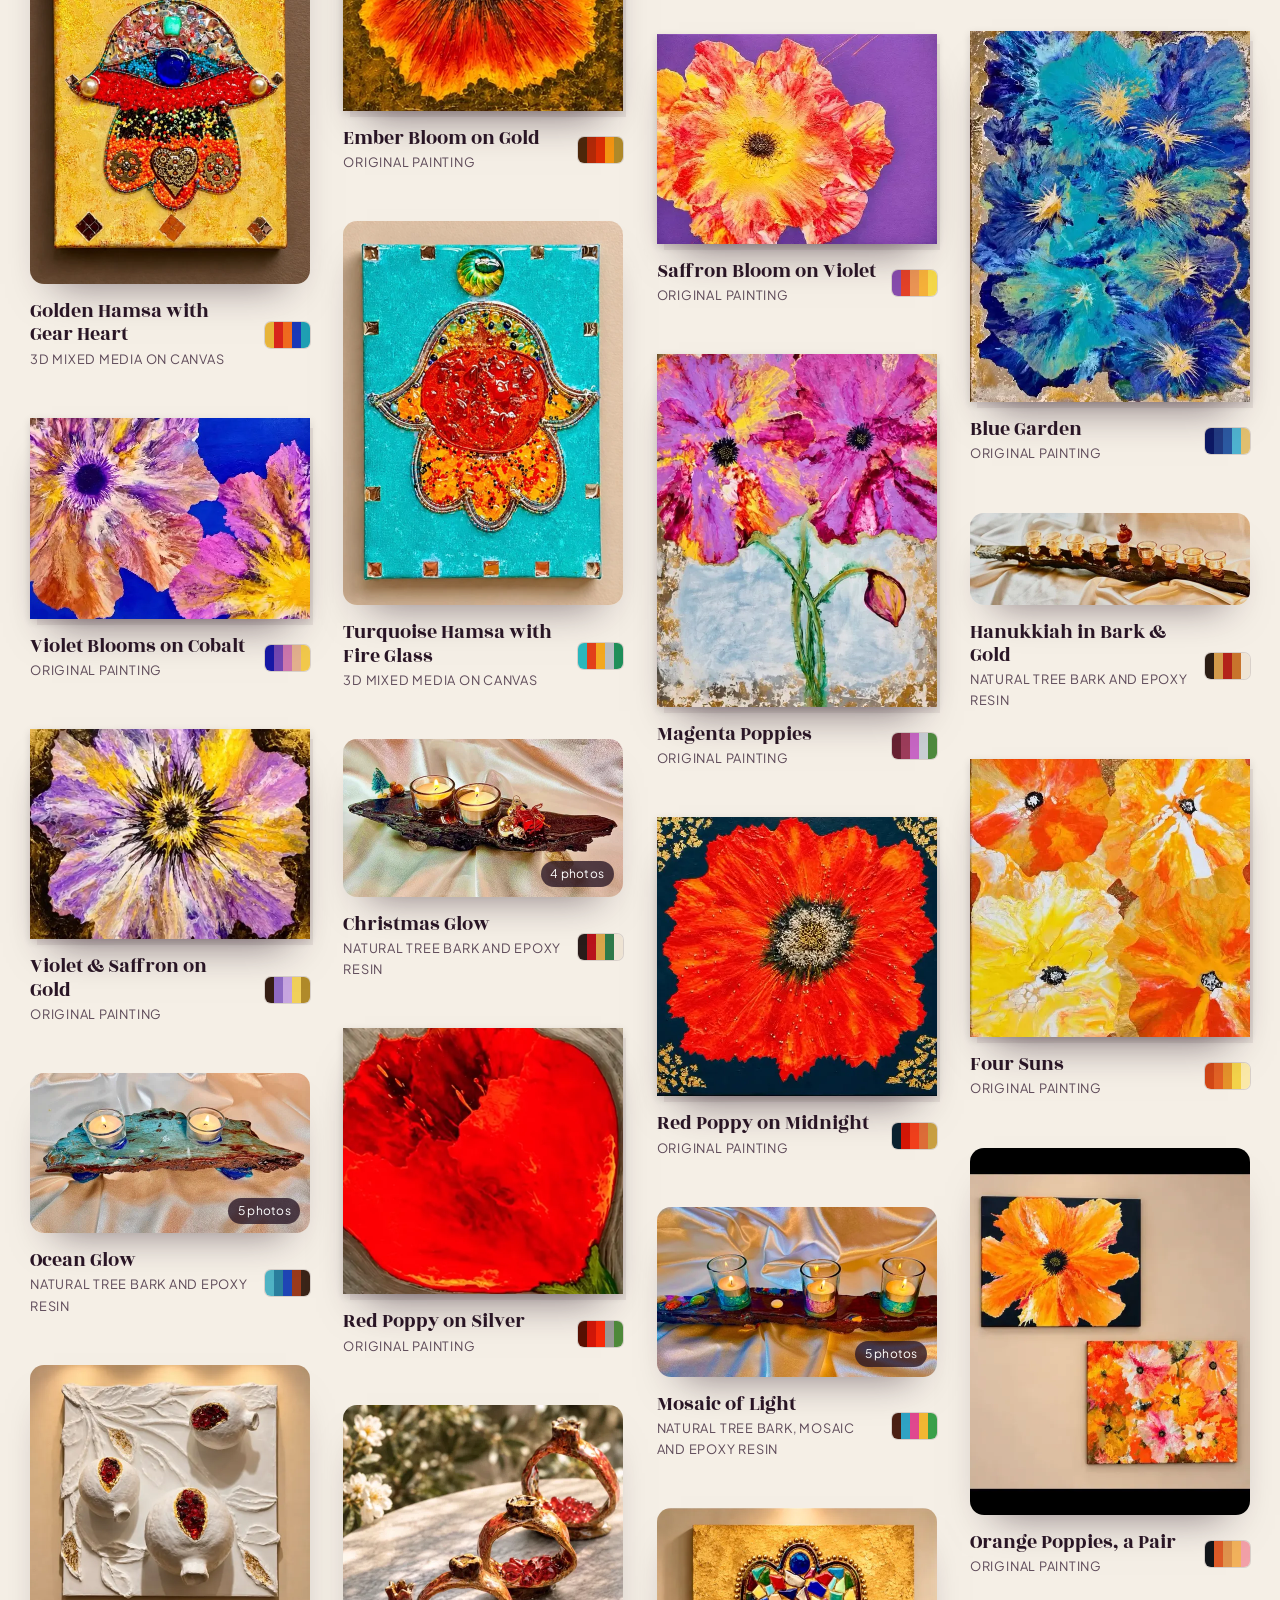
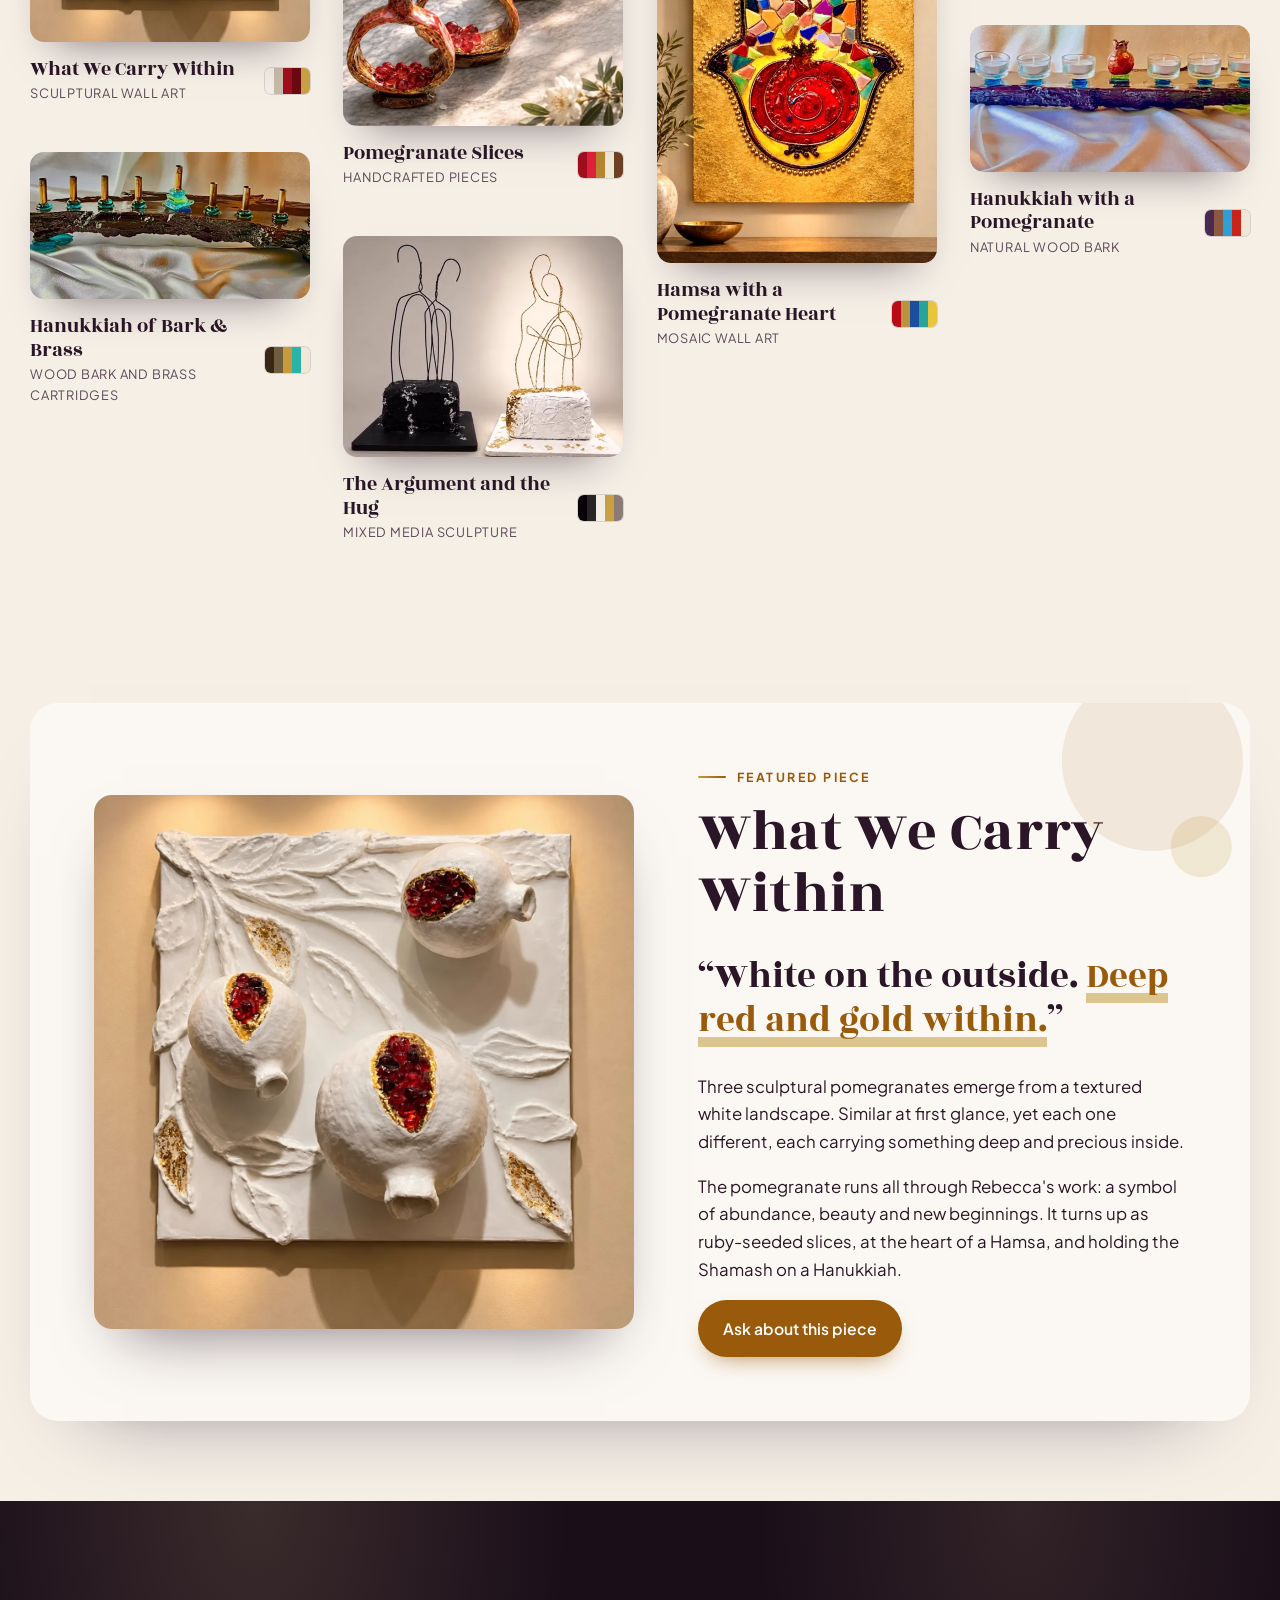
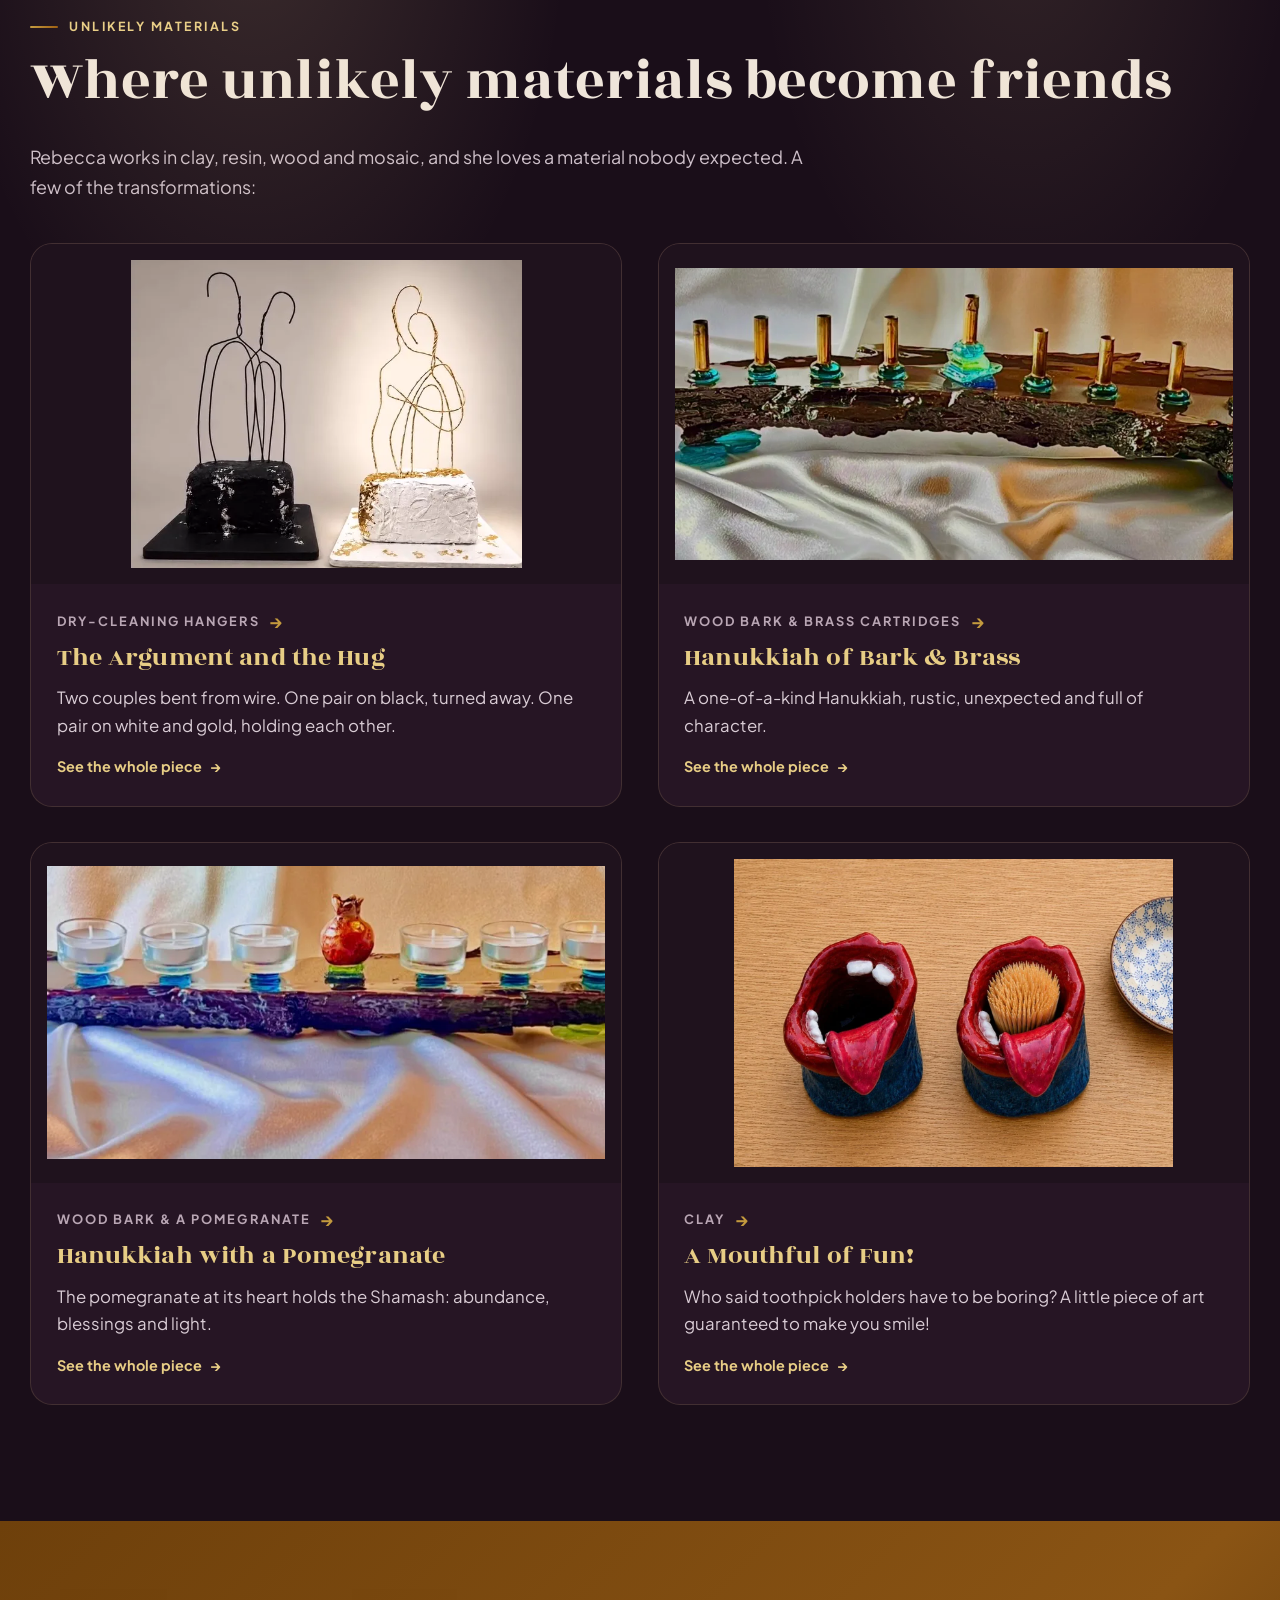
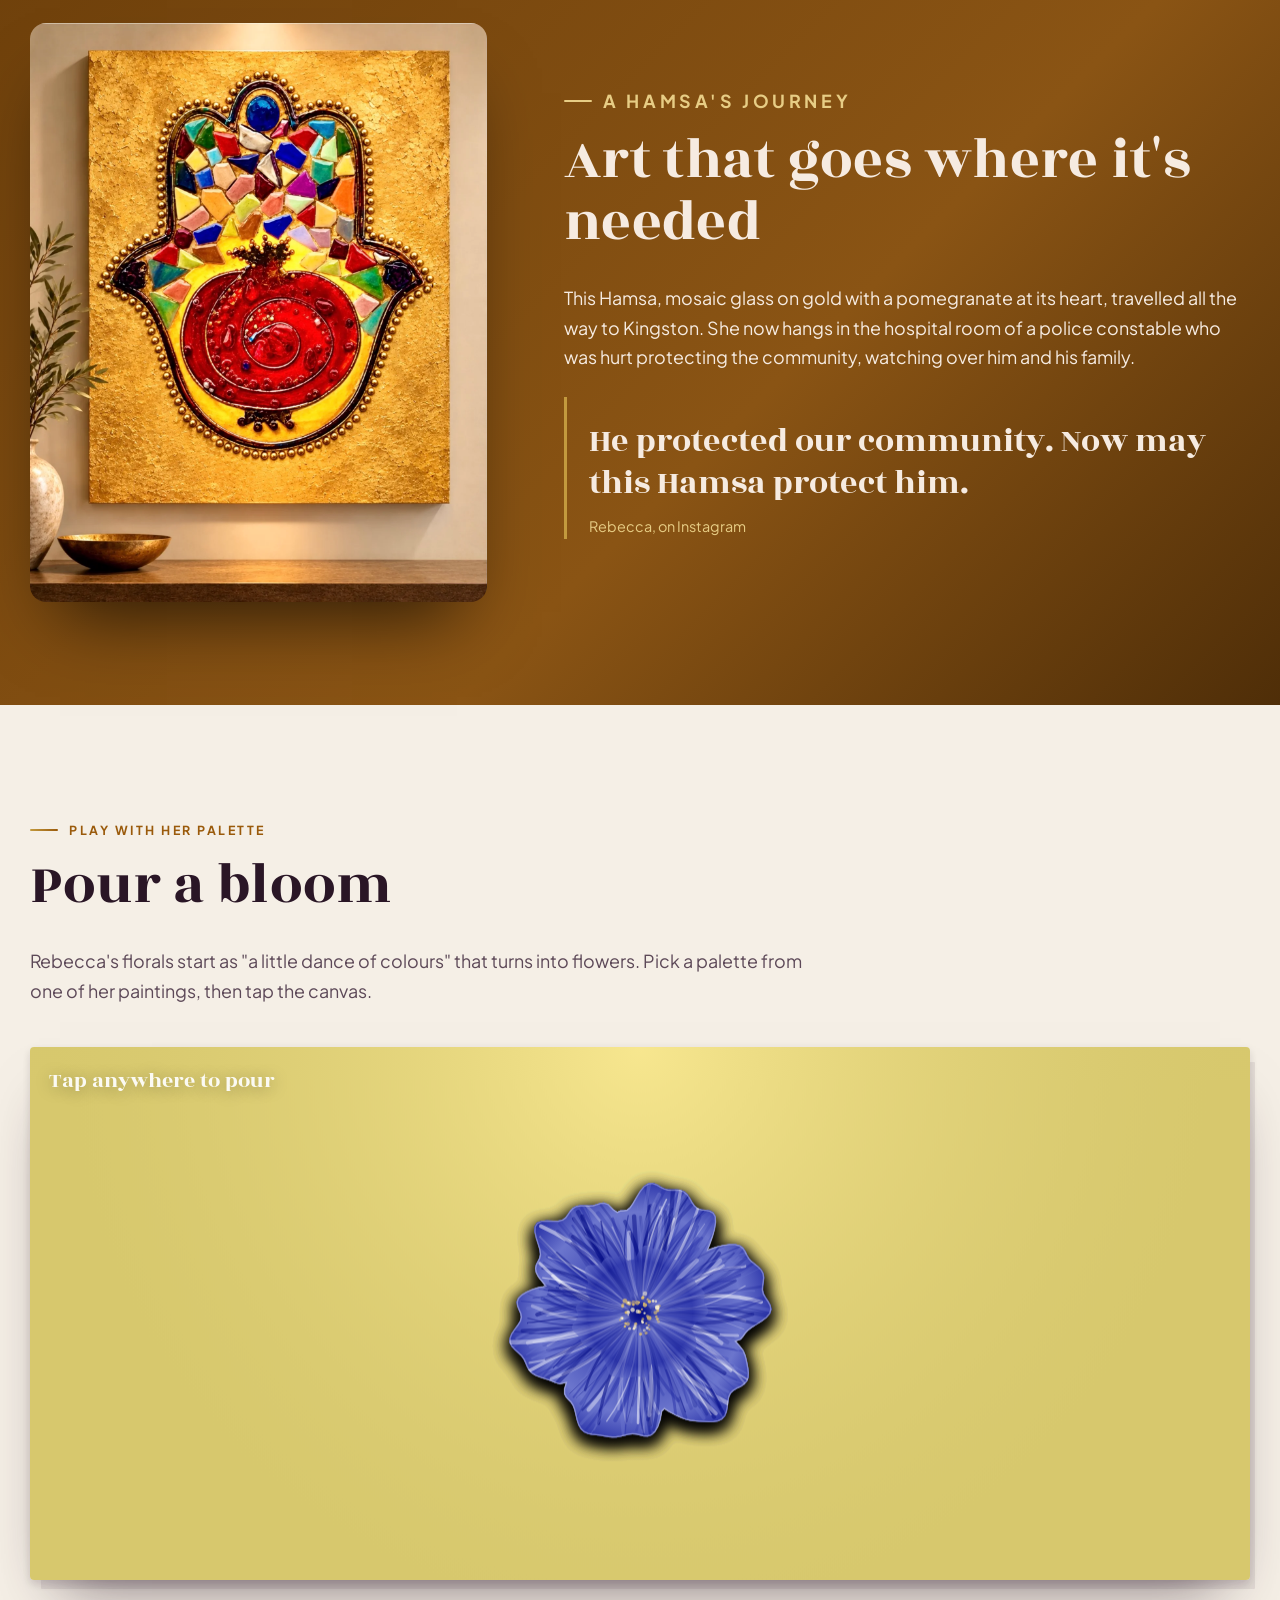
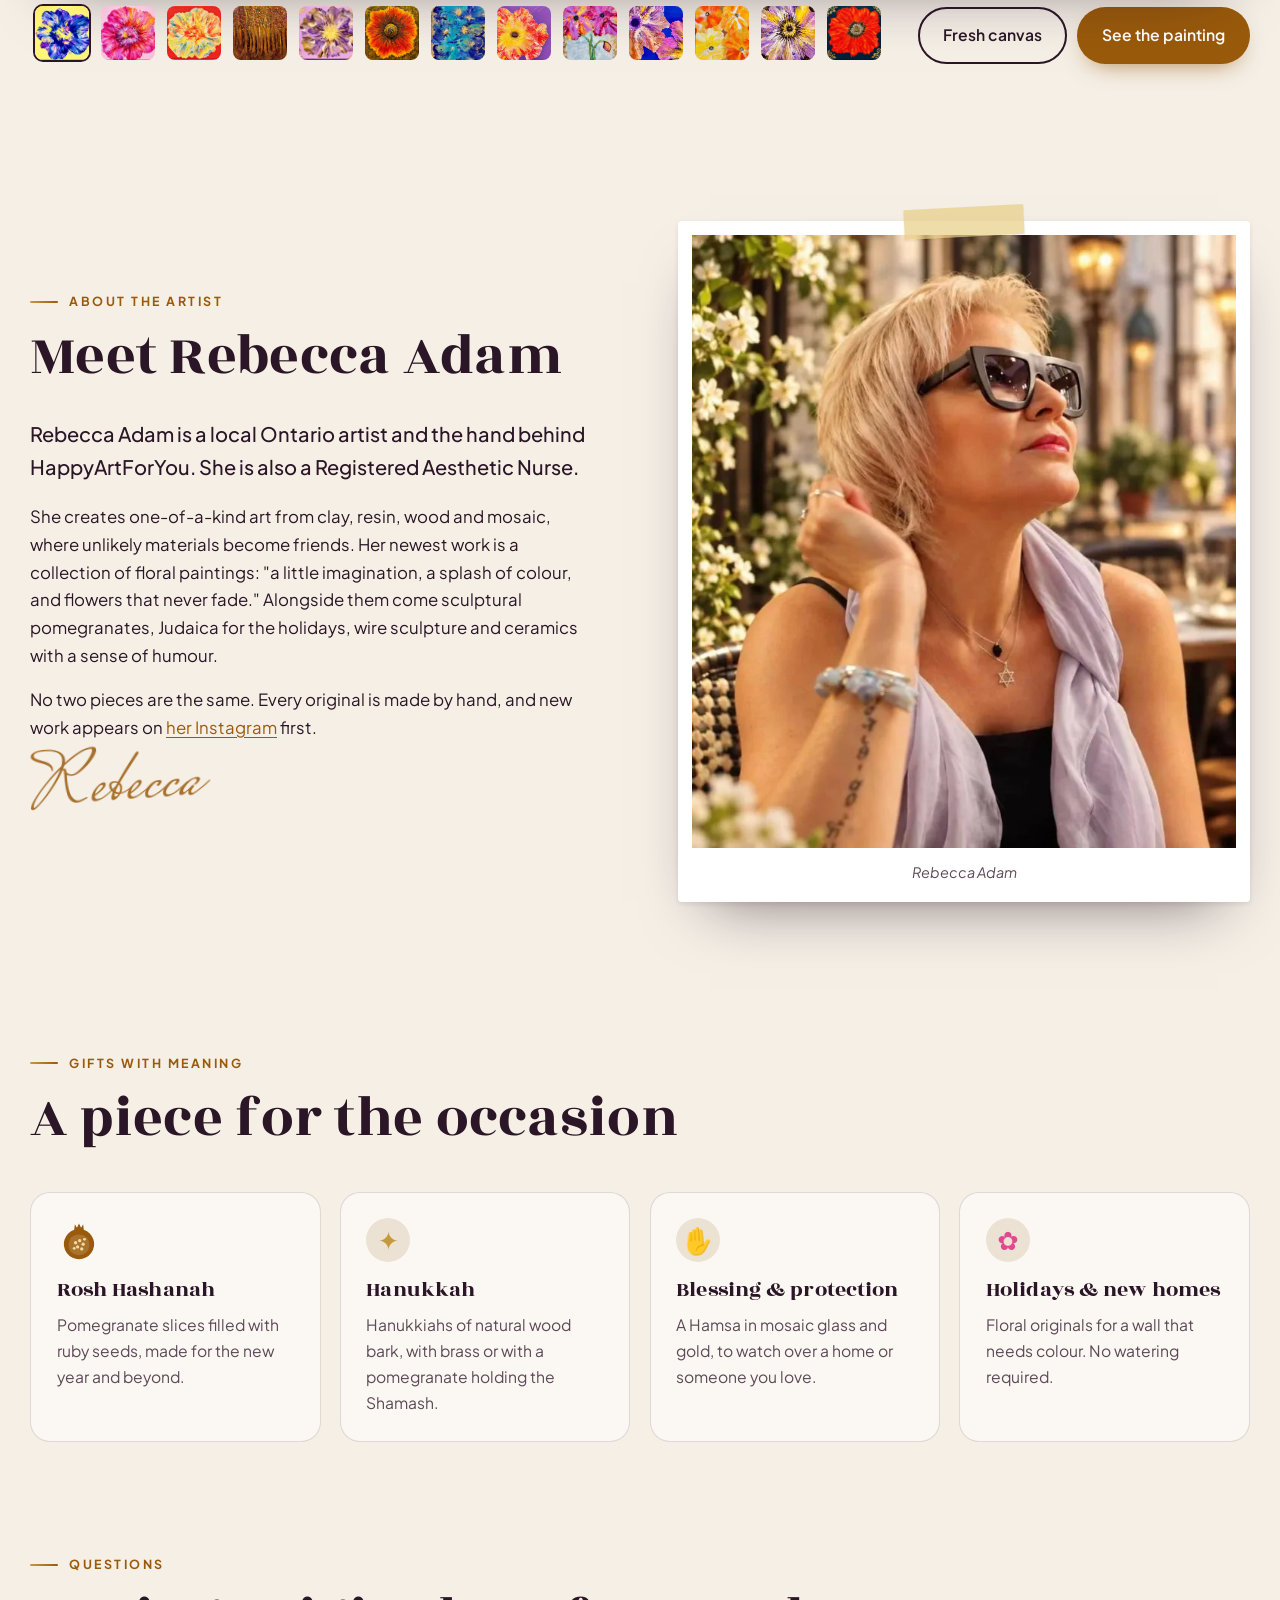
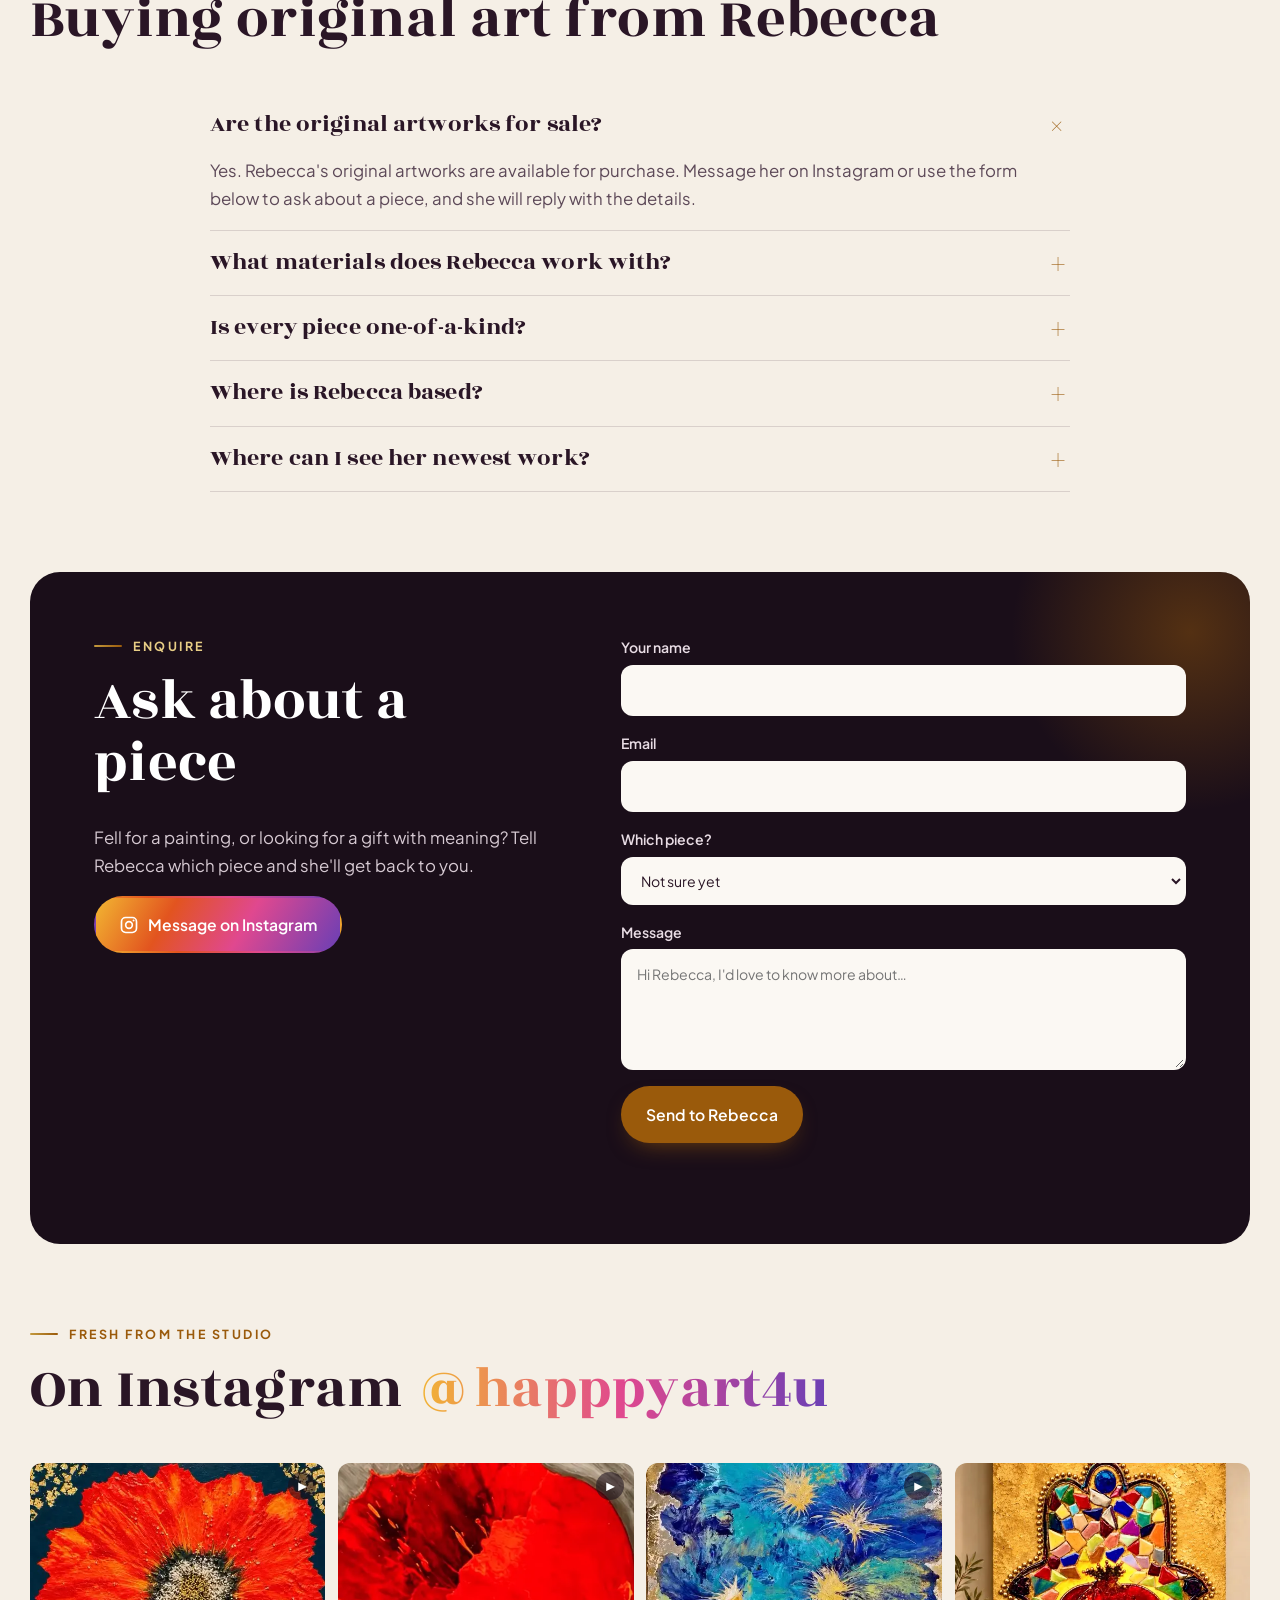
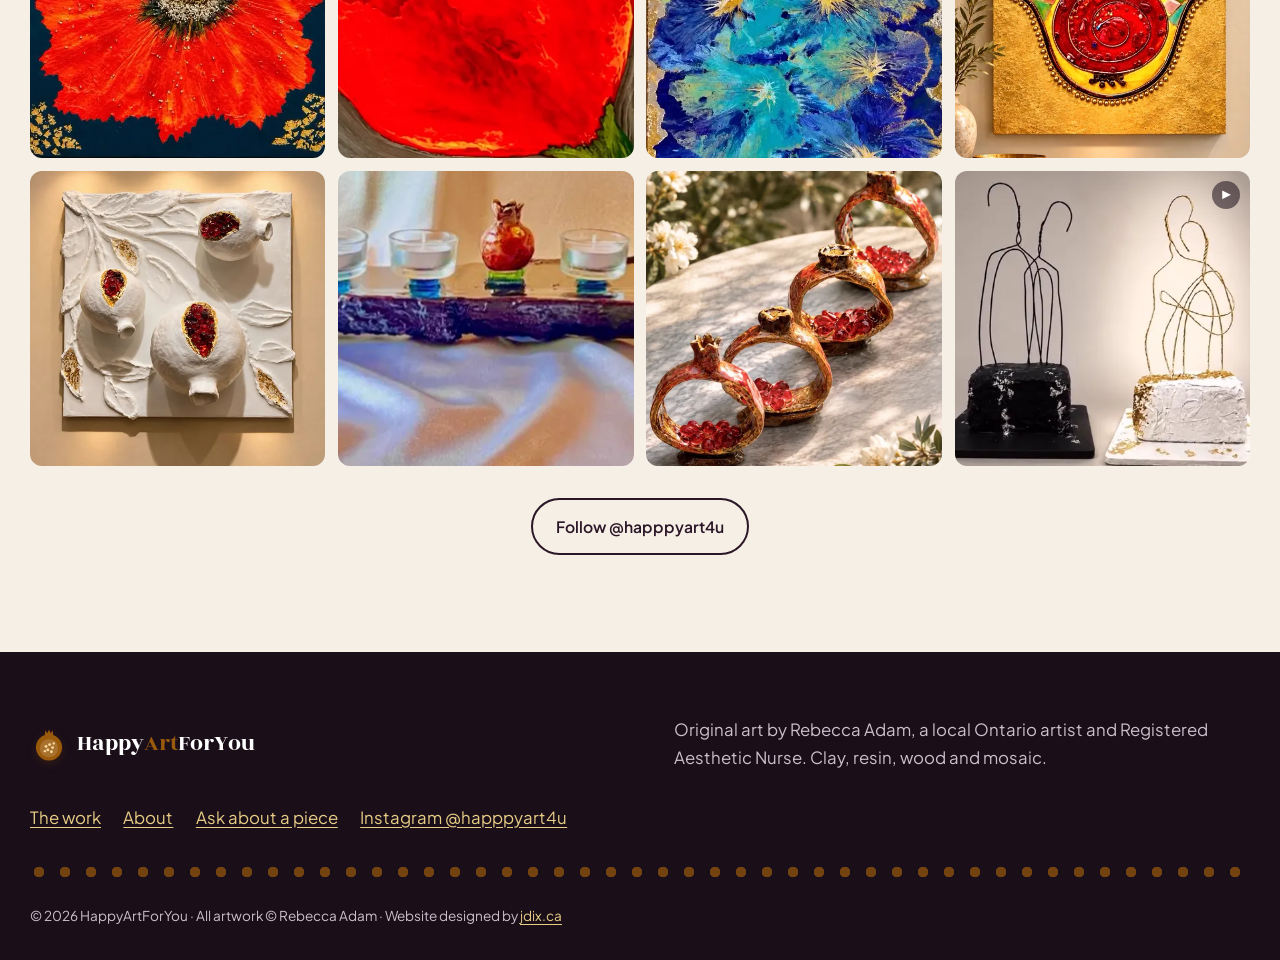
==== commit c08d308a: "Add Mosaic of Light candleholder (5 photos) Co-Authored-By: Claude Opus 5.5 <noreply@anthropic.com>" ====
--- a/index.html
+++ b/index.html
@@ -27,7 +27,7 @@
 <link rel="preconnect" href="https://fonts.googleapis.com">
 <link rel="preconnect" href="https://fonts.gstatic.com" crossorigin>
 <link href="https://fonts.googleapis.com/css2?family=Mrs+Saint+Delafield&family=Plus+Jakarta+Sans:ital,wght@0,400;0,500;0,600;0,700;1,400&family=Rozha+One&display=swap" rel="stylesheet">
-<link rel="stylesheet" href="assets/css/site.css?v=20">
+<link rel="stylesheet" href="assets/css/site.css?v=21">
 <script type="application/ld+json">
 {
  "@context": "https://schema.org",
@@ -90,7 +90,7 @@
   {
    "@type": "ItemList",
    "name": "Artwork by Rebecca Adam",
-   "numberOfItems": 37,
+   "numberOfItems": 38,
    "itemListElement": [
     {
      "@type": "ListItem",
@@ -547,6 +547,20 @@
      "position": 32,
      "item": {
       "@type": "VisualArtwork",
+      "name": "Mosaic of Light",
+      "image": "https://happyart.ca/assets/img/art/mosaic-of-light-candleholder.webp",
+      "description": "A one-of-a-kind triple candleholder crafted from natural tree bark, embellished with colourful mosaic fragments, decorative stones and epoxy resin. The rich wood tones and playful splashes of colour make it an eye-catching centrepiece.",
+      "artform": "Natural tree bark, mosaic and epoxy resin",
+      "creator": {
+       "@id": "https://happyart.ca/#rebecca"
+      }
+     }
+    },
+    {
+     "@type": "ListItem",
+     "position": 33,
+     "item": {
+      "@type": "VisualArtwork",
       "name": "What We Carry Within",
       "image": "https://happyart.ca/assets/img/art/what-we-carry-within-pomegranates.webp",
       "description": "White textured wall piece with three sculpted pomegranates, each split open to show deep red and gold seeds",
@@ -559,7 +573,7 @@
     },
     {
      "@type": "ListItem",
-     "position": 33,
+     "position": 34,
      "item": {
       "@type": "VisualArtwork",
       "name": "Pomegranate Slices",
@@ -574,7 +588,7 @@
     },
     {
      "@type": "ListItem",
-     "position": 34,
+     "position": 35,
      "item": {
       "@type": "VisualArtwork",
       "name": "Hamsa with a Pomegranate Heart",
@@ -589,7 +603,7 @@
     },
     {
      "@type": "ListItem",
-     "position": 35,
+     "position": 36,
      "item": {
       "@type": "VisualArtwork",
       "name": "Hanukkiah with a Pomegranate",
@@ -604,7 +618,7 @@
     },
     {
      "@type": "ListItem",
-     "position": 36,
+     "position": 37,
      "item": {
       "@type": "VisualArtwork",
       "name": "Hanukkiah of Bark & Brass",
@@ -619,7 +633,7 @@
     },
     {
      "@type": "ListItem",
-     "position": 37,
+     "position": 38,
      "item": {
       "@type": "VisualArtwork",
       "name": "The Argument and the Hug",
@@ -698,7 +712,7 @@
   <div class="section-head">
     <p class="eyebrow">The work</p>
     <h2 id="work-title">Original art, one of each</h2>
-    <p class="lede">Thirty-seven pieces from Rebecca's studio: her newest floral collection, pomegranates, her Hamsa collection, Judaica, candle holders and sculpture. Every piece is handmade and one-of-a-kind. Tap any piece to see it larger and ask about it.</p>
+    <p class="lede">Thirty-eight pieces from Rebecca's studio: her newest floral collection, pomegranates, her Hamsa collection, Judaica, candle holders and sculpture. Every piece is handmade and one-of-a-kind. Tap any piece to see it larger and ask about it.</p>
   </div>
 
   <div class="filters" role="group" aria-label="Filter the work">
@@ -982,48 +996,56 @@
         <span class="piece-palette" aria-hidden="true"><i style="--c:#12161a"></i><i style="--c:#de5b28"></i><i style="--c:#e0944d"></i><i style="--c:#f2b25c"></i><i style="--c:#f2a0a8"></i></span></figcaption>
       <template data-detail>{"title":"Orange Poppies, a Pair","file":"orange-poppy-pair","w":716,"h":938,"alt":"Two paintings hung together: an orange poppy on black, and a canvas crowded with orange, coral and pink flowers","meta":"Original painting · Floral collection, 2026","words":"A little imagination, a splash of colour, and flowers that never fade.","about":"","palette":["#12161a","#de5b28","#e0944d","#f2b25c","#f2a0a8"],"ig":"https://www.instagram.com/happpyart4u/reel/DeI9fU4x-6H/"}</template>
     </figure>
-    <figure class="piece object" data-type="pomegranates" data-colours="plaster ruby gold" data-i="31">
-      <button class="piece-open" type="button" data-open="31" aria-label="View What We Carry Within larger">
+    <figure class="piece object" data-type="candles" data-colours="cobalt rose saffron ember" data-i="31">
+      <button class="piece-open" type="button" data-open="31" aria-label="View Mosaic of Light larger">
+        <span class="piece-frame"><img src="assets/img/art/mosaic-of-light-candleholder-sm.webp" width="560" height="340" loading="lazy" alt="Mosaic of Light: a long natural tree bark candleholder in resin holding three lit tealights in glass cups filled with coloured stones, with bright mosaic fragments and decorative stones set into the wood"><span class="piece-views">5 photos</span></span>
+      </button>
+      <figcaption><span class="piece-title">Mosaic of Light</span><span class="piece-meta">Natural tree bark, mosaic and epoxy resin</span>
+        <span class="piece-palette" aria-hidden="true"><i style="--c:#4a2014"></i><i style="--c:#2fa3c4"></i><i style="--c:#e0488f"></i><i style="--c:#f2b632"></i><i style="--c:#3aa04a"></i></span></figcaption>
+      <template data-detail>{"title":"Mosaic of Light","file":"mosaic-of-light-candleholder","w":1282,"h":780,"alt":"Mosaic of Light: a long natural tree bark candleholder in resin holding three lit tealights in glass cups filled with coloured stones, with bright mosaic fragments and decorative stones set into the wood","meta":"Natural tree bark, mosaic and epoxy resin","words":"","about":"A one-of-a-kind triple candleholder crafted from natural tree bark, embellished with colourful mosaic fragments, decorative stones and epoxy resin. The rich wood tones and playful splashes of colour make it an eye-catching centrepiece.","palette":["#4a2014","#2fa3c4","#e0488f","#f2b632","#3aa04a"],"ig":"https://www.instagram.com/happpyart4u/","views":[["mosaic-of-light-candleholder",1282,780],["mosaic-of-light-candleholder-2",1282,865],["mosaic-of-light-candleholder-3",1282,1236],["mosaic-of-light-candleholder-4",868,1963],["mosaic-of-light-candleholder-5",1062,1939]]}</template>
+    </figure>
+    <figure class="piece object" data-type="pomegranates" data-colours="plaster ruby gold" data-i="32">
+      <button class="piece-open" type="button" data-open="32" aria-label="View What We Carry Within larger">
         <span class="piece-frame"><img src="assets/img/art/what-we-carry-within-pomegranates-sm.webp" width="560" height="554" loading="lazy" alt="White textured wall piece with three sculpted pomegranates, each split open to show deep red and gold seeds"></span>
       </button>
       <figcaption><span class="piece-title">What We Carry Within</span><span class="piece-meta">Sculptural wall art</span>
         <span class="piece-palette" aria-hidden="true"><i style="--c:#f2ede4"></i><i style="--c:#c8baa8"></i><i style="--c:#a10f1e"></i><i style="--c:#6a0a12"></i><i style="--c:#c9a043"></i></span></figcaption>
       <template data-detail>{"title":"What We Carry Within","file":"what-we-carry-within-pomegranates","w":1282,"h":1268,"alt":"White textured wall piece with three sculpted pomegranates, each split open to show deep red and gold seeds","meta":"Sculptural wall art · 2026","words":"White on the outside. Deep red and gold within.","about":"","palette":["#f2ede4","#c8baa8","#a10f1e","#6a0a12","#c9a043"],"ig":"https://www.instagram.com/happpyart4u/p/Ddsa3kiRZug/"}</template>
     </figure>
-    <figure class="piece object" data-type="pomegranates" data-colours="ruby gold" data-i="32">
-      <button class="piece-open" type="button" data-open="32" aria-label="View Pomegranate Slices larger">
+    <figure class="piece object" data-type="pomegranates" data-colours="ruby gold" data-i="33">
+      <button class="piece-open" type="button" data-open="33" aria-label="View Pomegranate Slices larger">
         <span class="piece-frame"><img src="assets/img/art/pomegranate-slices-ruby-seeds-sm.webp" width="560" height="642" loading="lazy" alt="Four handcrafted pomegranate slices in amber and gold, filled with glowing ruby seeds, on a marble table"></span>
       </button>
       <figcaption><span class="piece-title">Pomegranate Slices</span><span class="piece-meta">Handcrafted pieces</span>
         <span class="piece-palette" aria-hidden="true"><i style="--c:#a20f1f"></i><i style="--c:#e0213a"></i><i style="--c:#b8862e"></i><i style="--c:#f1e7d6"></i><i style="--c:#6f4124"></i></span></figcaption>
       <template data-detail>{"title":"Pomegranate Slices","file":"pomegranate-slices-ruby-seeds","w":1400,"h":1606,"alt":"Four handcrafted pomegranate slices in amber and gold, filled with glowing ruby seeds, on a marble table","meta":"Handcrafted pieces · 2026","words":"Handcrafted and filled with glowing ruby seeds, each piece is completely unique.","about":"","palette":["#a20f1f","#e0213a","#b8862e","#f1e7d6","#6f4124"],"ig":"https://www.instagram.com/happpyart4u/p/DcxobNdx9zD/"}</template>
     </figure>
-    <figure class="piece object" data-type="judaica hamsa" data-colours="gold ruby cobalt" data-i="33">
-      <button class="piece-open" type="button" data-open="33" aria-label="View Hamsa with a Pomegranate Heart larger">
+    <figure class="piece object" data-type="judaica hamsa" data-colours="gold ruby cobalt" data-i="34">
+      <button class="piece-open" type="button" data-open="34" aria-label="View Hamsa with a Pomegranate Heart larger">
         <span class="piece-frame"><img src="assets/img/art/hamsa-with-pomegranate-heart-sm.webp" width="560" height="710" loading="lazy" alt="Hamsa hand in multicoloured mosaic glass with a red pomegranate at its heart, on a gold canvas"></span>
       </button>
       <figcaption><span class="piece-title">Hamsa with a Pomegranate Heart</span><span class="piece-meta">Mosaic wall art</span>
         <span class="piece-palette" aria-hidden="true"><i style="--c:#ba0c16"></i><i style="--c:#be9340"></i><i style="--c:#1d4fa0"></i><i style="--c:#2aa39a"></i><i style="--c:#e8c53a"></i></span></figcaption>
       <template data-detail>{"title":"Hamsa with a Pomegranate Heart","file":"hamsa-with-pomegranate-heart","w":1400,"h":1774,"alt":"Hamsa hand in multicoloured mosaic glass with a red pomegranate at its heart, on a gold canvas","meta":"Mosaic wall art · 2026","words":"","about":"","palette":["#ba0c16","#be9340","#1d4fa0","#2aa39a","#e8c53a"],"ig":"https://www.instagram.com/happpyart4u/p/Dd5Eqd_xvyH/"}</template>
     </figure>
-    <figure class="piece object" data-type="judaica candles" data-colours="ruby cobalt" data-i="34">
-      <button class="piece-open" type="button" data-open="34" aria-label="View Hanukkiah with a Pomegranate larger">
+    <figure class="piece object" data-type="judaica candles" data-colours="ruby cobalt" data-i="35">
+      <button class="piece-open" type="button" data-open="35" aria-label="View Hanukkiah with a Pomegranate larger">
         <span class="piece-frame"><img src="assets/img/art/hanukkiah-wood-bark-pomegranate-sm.webp" width="560" height="294" loading="lazy" alt="Hanukkiah made from a long piece of natural wood bark with glass candle cups and a red pomegranate holding the Shamash"></span>
       </button>
       <figcaption><span class="piece-title">Hanukkiah with a Pomegranate</span><span class="piece-meta">Natural wood bark</span>
         <span class="piece-palette" aria-hidden="true"><i style="--c:#4a2a52"></i><i style="--c:#8c5943"></i><i style="--c:#2ea0d8"></i><i style="--c:#c8241a"></i><i style="--c:#f1e7d6"></i></span></figcaption>
       <template data-detail>{"title":"Hanukkiah with a Pomegranate","file":"hanukkiah-wood-bark-pomegranate","w":800,"h":420,"alt":"Hanukkiah made from a long piece of natural wood bark with glass candle cups and a red pomegranate holding the Shamash","meta":"Natural wood bark · 2026","words":"A pomegranate at its heart holding the Shamash, a symbol of abundance, blessings and light.","about":"","palette":["#4a2a52","#8c5943","#2ea0d8","#c8241a","#f1e7d6"],"ig":"https://www.instagram.com/happpyart4u/p/Dcxp7-NxDfS/"}</template>
     </figure>
-    <figure class="piece object" data-type="judaica candles" data-colours="gold" data-i="35">
-      <button class="piece-open" type="button" data-open="35" aria-label="View Hanukkiah of Bark &amp; Brass larger">
+    <figure class="piece object" data-type="judaica candles" data-colours="gold" data-i="36">
+      <button class="piece-open" type="button" data-open="36" aria-label="View Hanukkiah of Bark &amp; Brass larger">
         <span class="piece-frame"><img src="assets/img/art/hanukkiah-wood-bark-brass-sm.webp" width="560" height="294" loading="lazy" alt="Rustic Hanukkiah made from natural wood bark with nine brass cartridge candle holders set in turquoise"></span>
       </button>
       <figcaption><span class="piece-title">Hanukkiah of Bark &amp; Brass</span><span class="piece-meta">Wood bark and brass cartridges</span>
         <span class="piece-palette" aria-hidden="true"><i style="--c:#3a2614"></i><i style="--c:#6f5d40"></i><i style="--c:#c99a3a"></i><i style="--c:#2bb3a8"></i><i style="--c:#f1e7d6"></i></span></figcaption>
       <template data-detail>{"title":"Hanukkiah of Bark & Brass","file":"hanukkiah-wood-bark-brass","w":898,"h":470,"alt":"Rustic Hanukkiah made from natural wood bark with nine brass cartridge candle holders set in turquoise","meta":"Wood bark and brass cartridges · 2026","words":"Rustic, unexpected, and full of character.","about":"","palette":["#3a2614","#6f5d40","#c99a3a","#2bb3a8","#f1e7d6"],"ig":"https://www.instagram.com/happpyart4u/p/DcxpfGLxDus/"}</template>
     </figure>
-    <figure class="piece object" data-type="sculpture" data-colours="plaster gold" data-i="36">
-      <button class="piece-open" type="button" data-open="36" aria-label="View The Argument and the Hug larger">
+    <figure class="piece object" data-type="sculpture" data-colours="plaster gold" data-i="37">
+      <button class="piece-open" type="button" data-open="37" aria-label="View The Argument and the Hug larger">
         <span class="piece-frame"><img src="assets/img/art/the-argument-and-the-hug-sculpture-sm.webp" width="560" height="442" loading="lazy" alt="Two wire-figure sculptures: a black pair standing apart on a black base, and a gold pair embracing on a white base"></span>
       </button>
       <figcaption><span class="piece-title">The Argument and the Hug</span><span class="piece-meta">Mixed media sculpture</span>
@@ -1191,6 +1213,7 @@
         <option>Red Poppy on Silver</option>
         <option>Ocean Glow</option>
         <option>Orange Poppies, a Pair</option>
+        <option>Mosaic of Light</option>
         <option>What We Carry Within</option>
         <option>Pomegranate Slices</option>
         <option>Hamsa with a Pomegranate Heart</option>
@@ -1257,6 +1280,6 @@
   </div>
 </dialog>
 
-<script src="assets/js/site.js?v=20" defer></script>
+<script src="assets/js/site.js?v=21" defer></script>
 </body>
 </html>
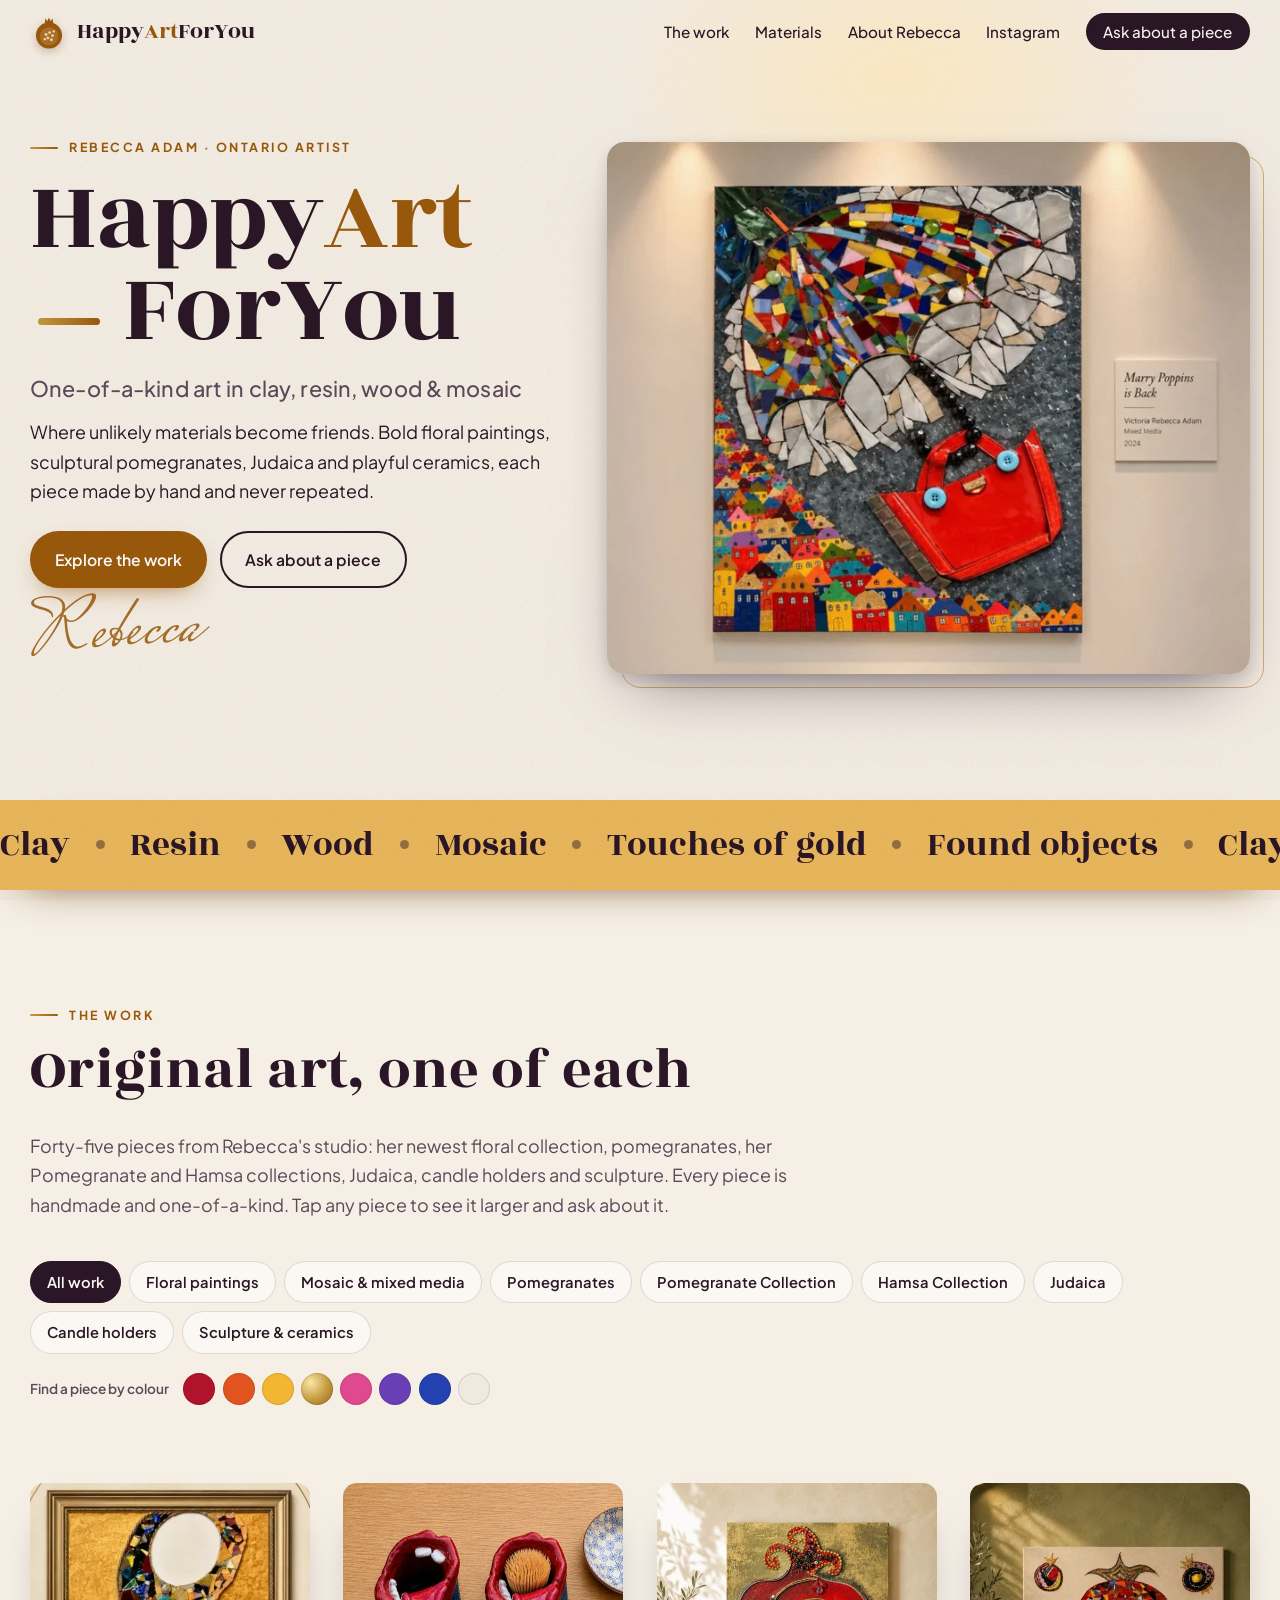
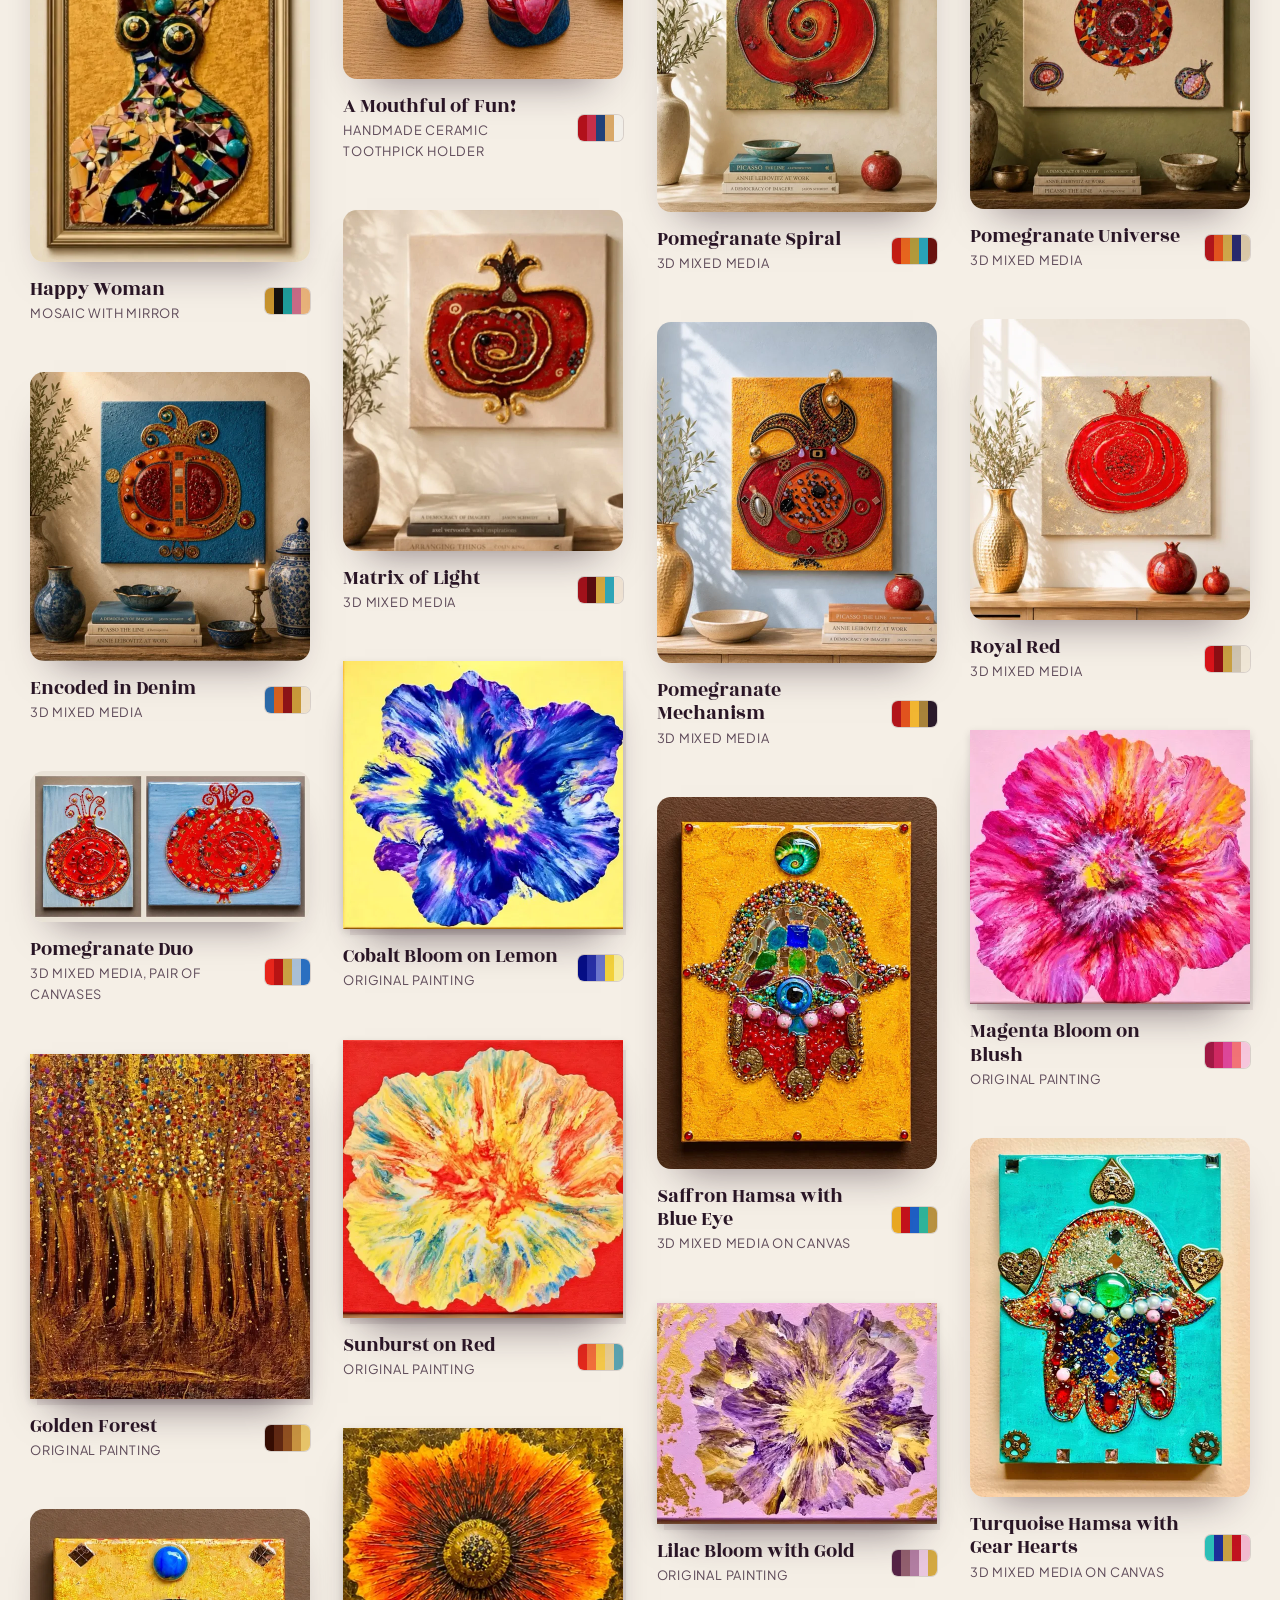
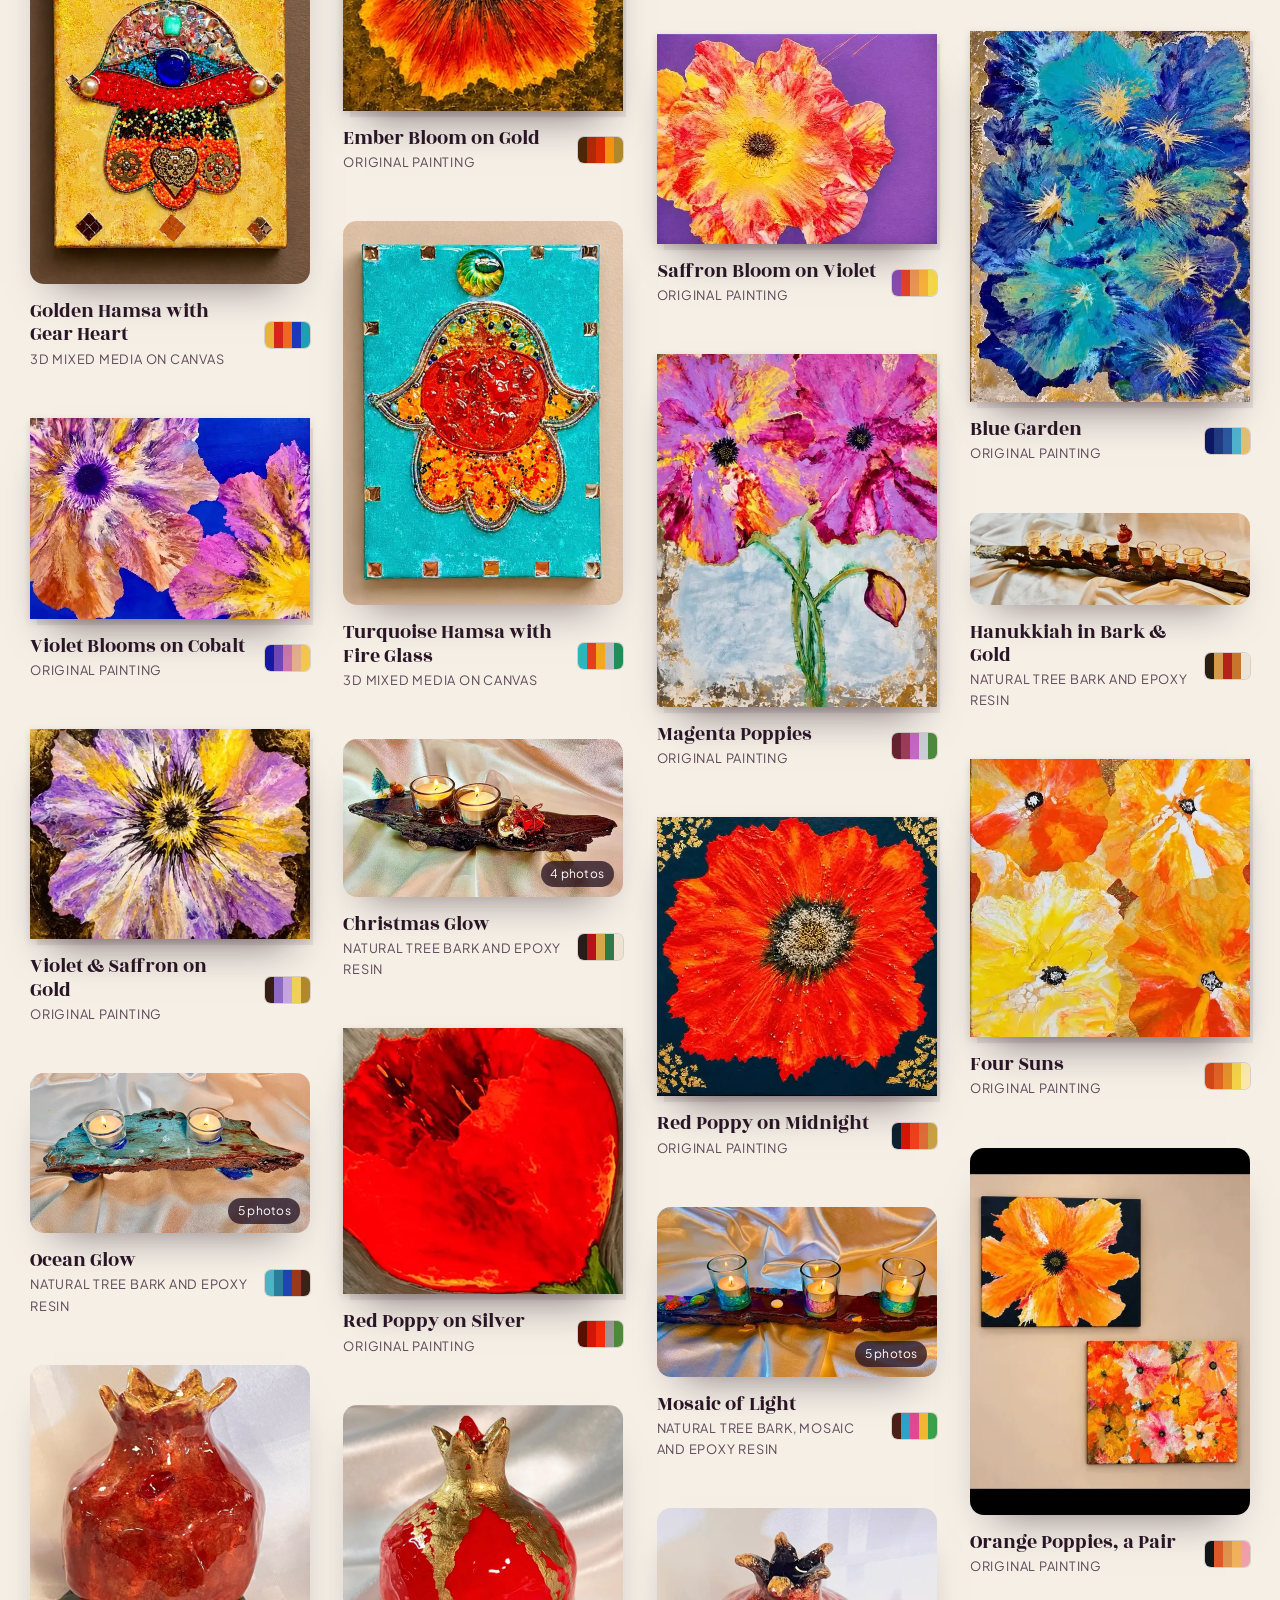
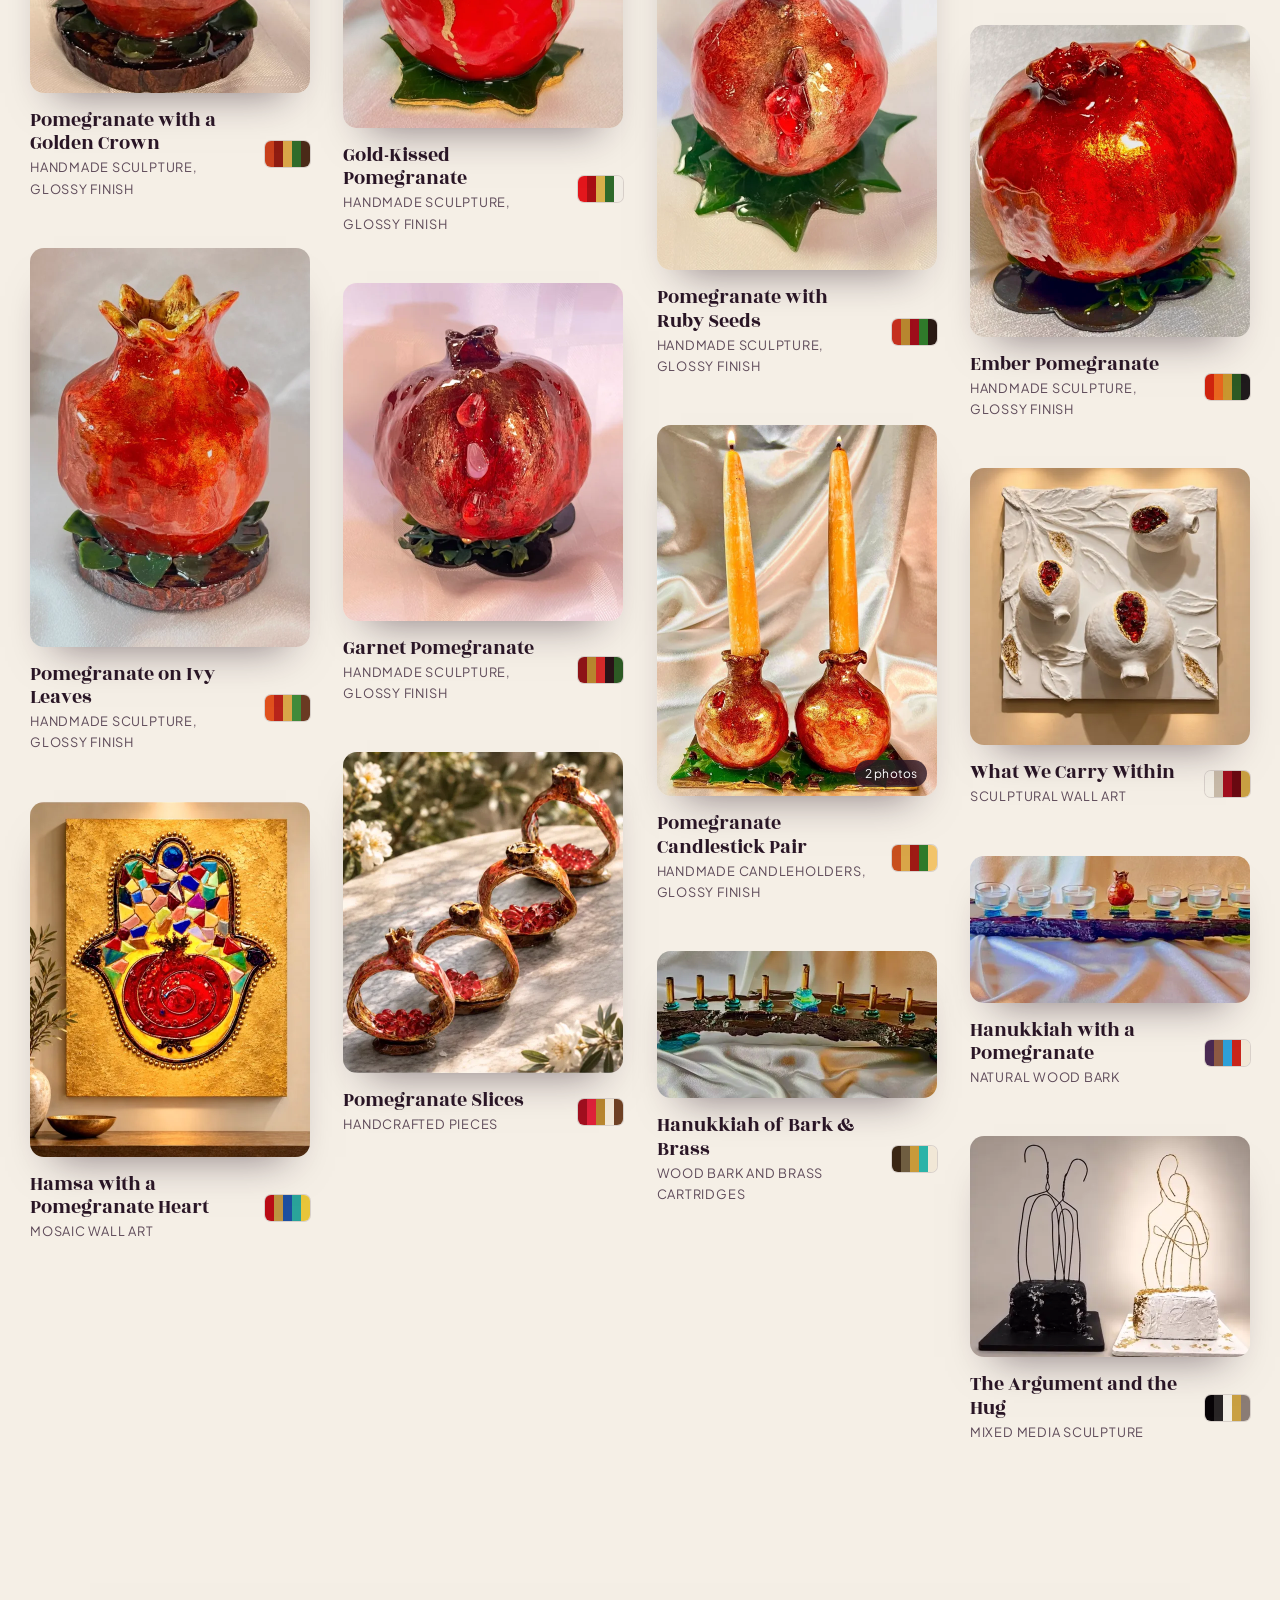
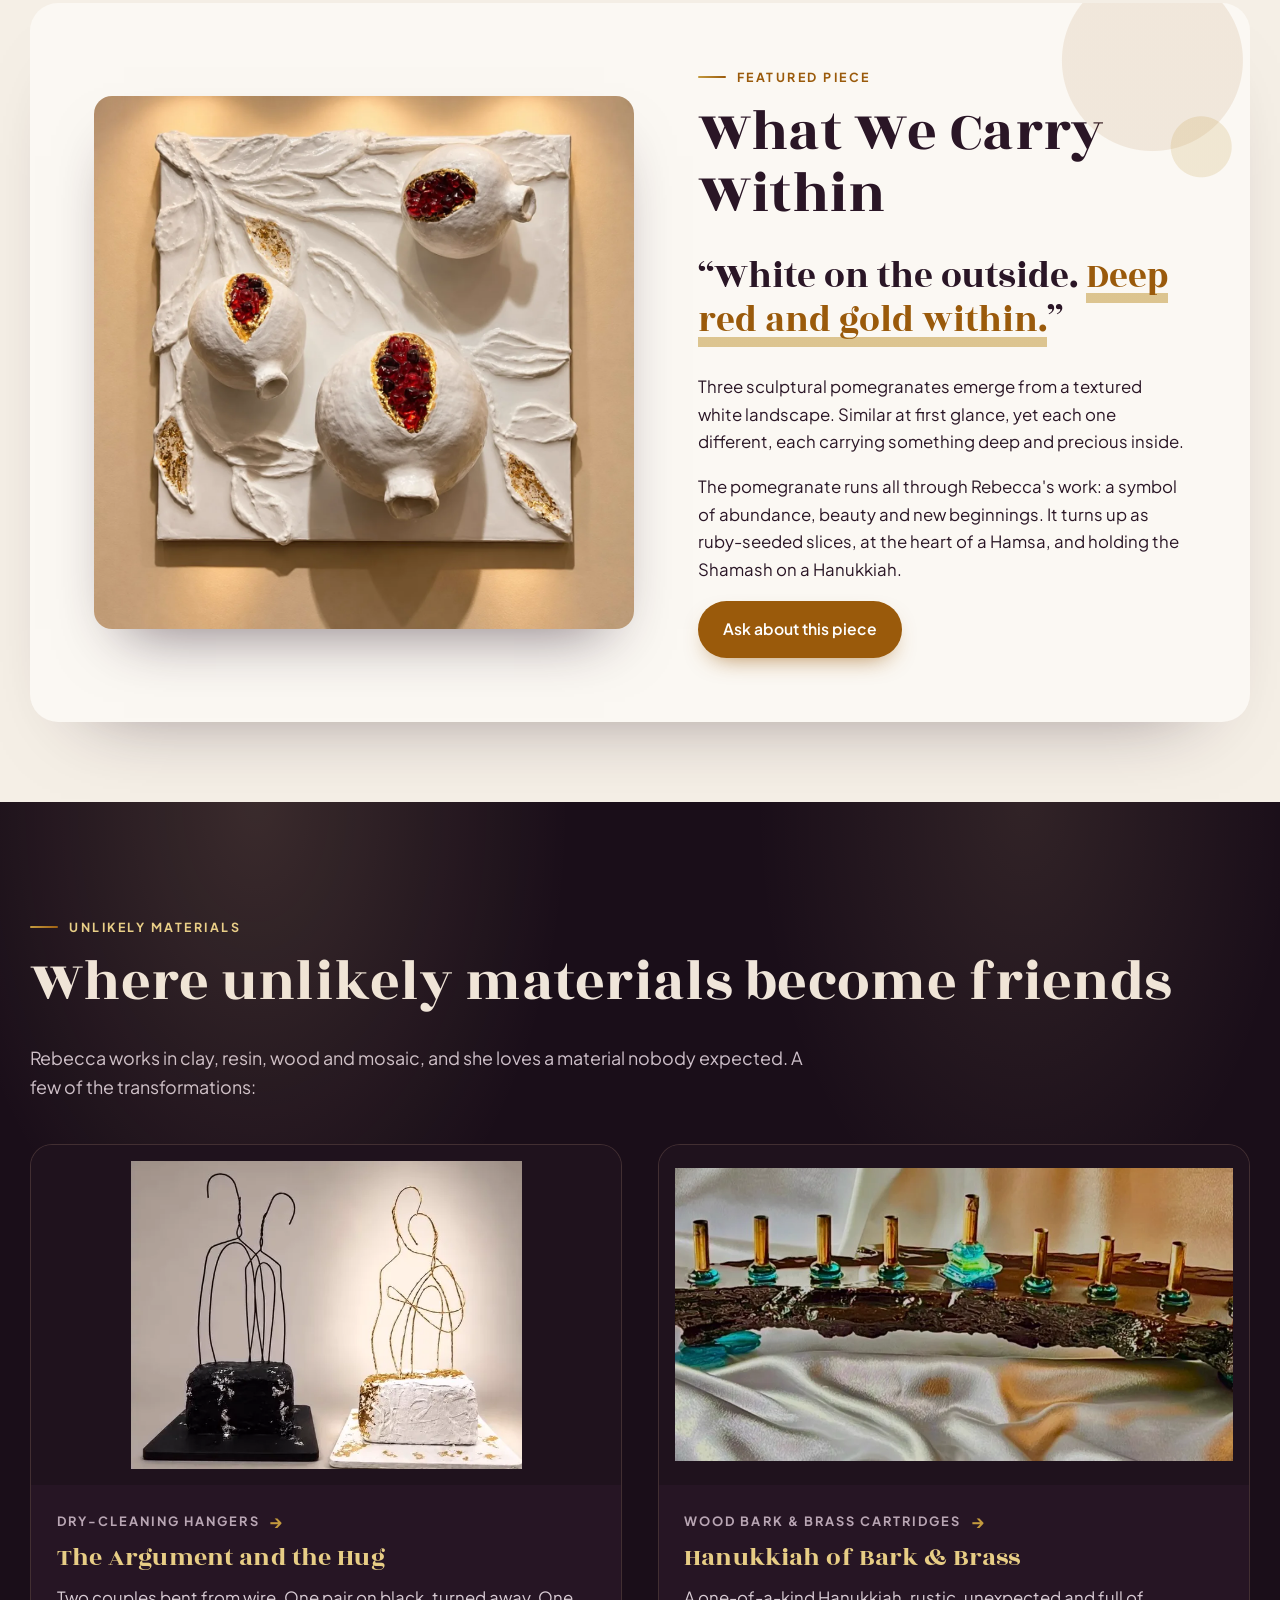
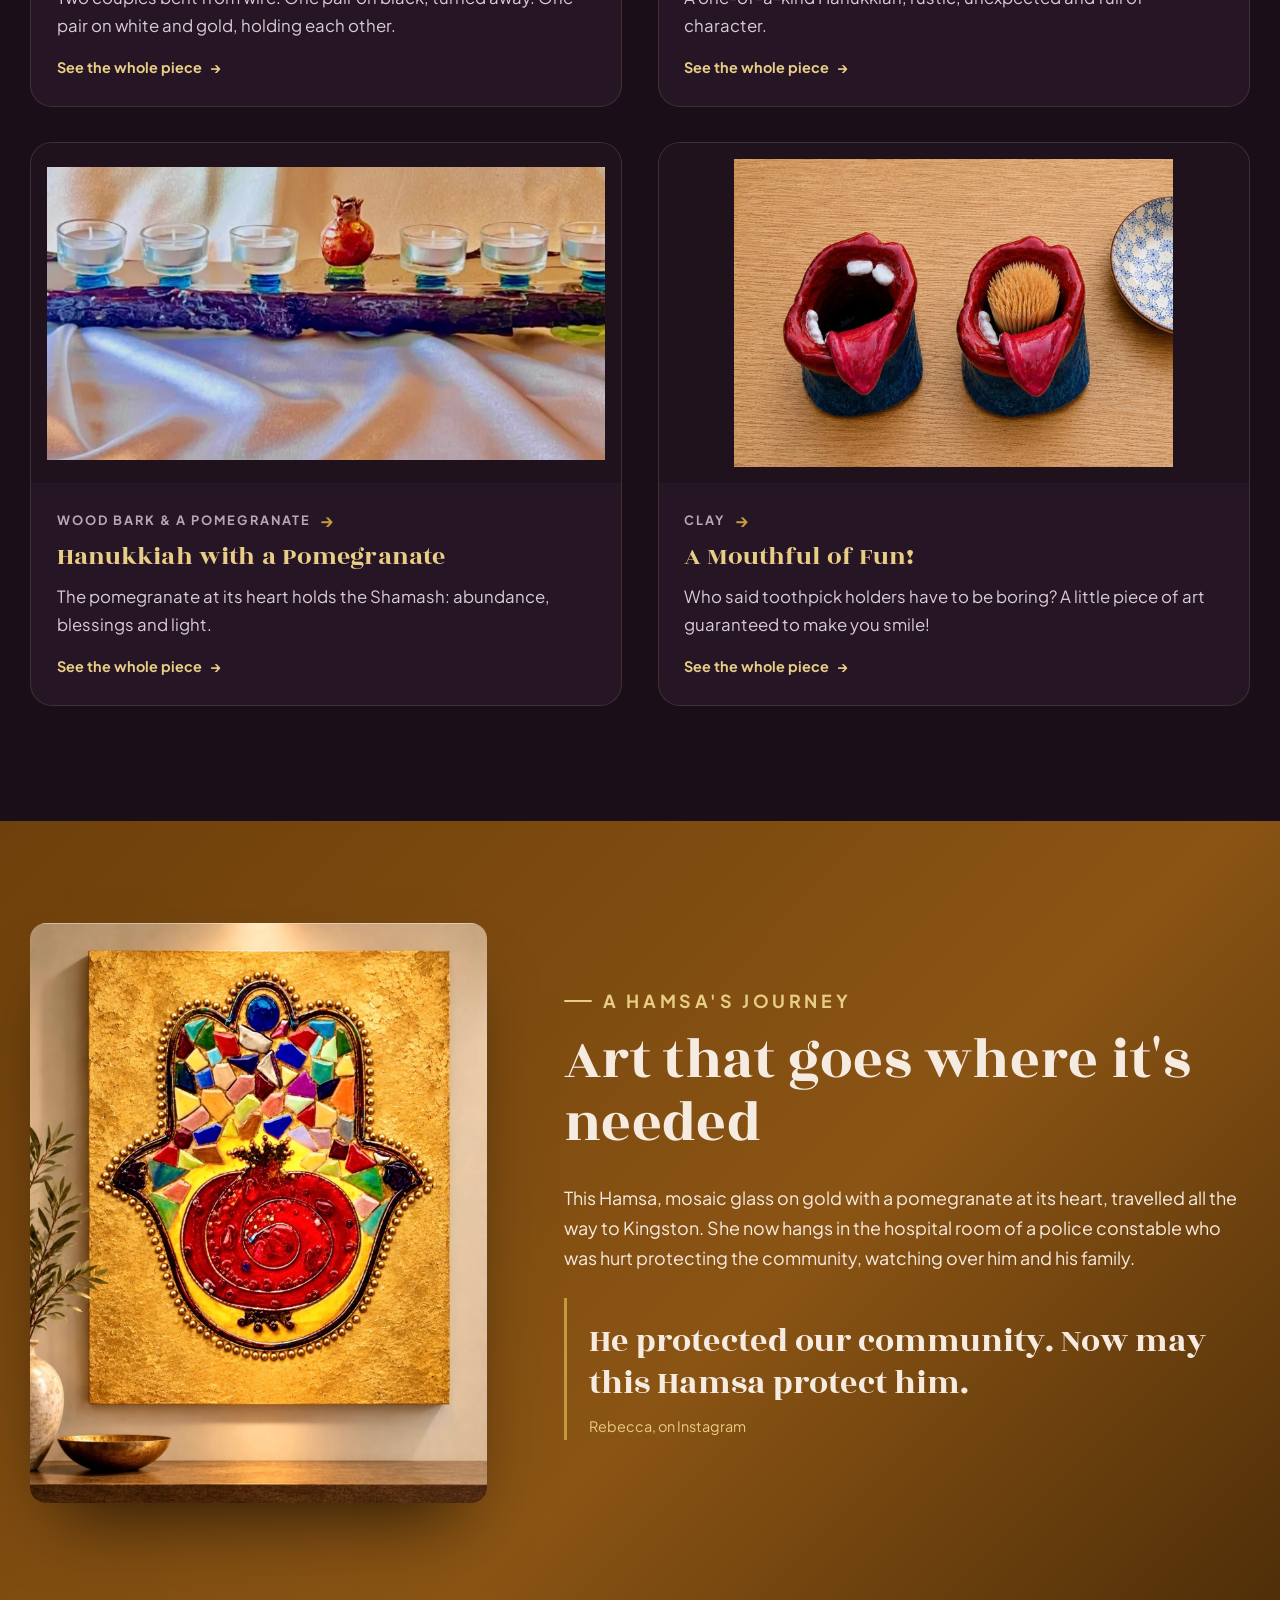
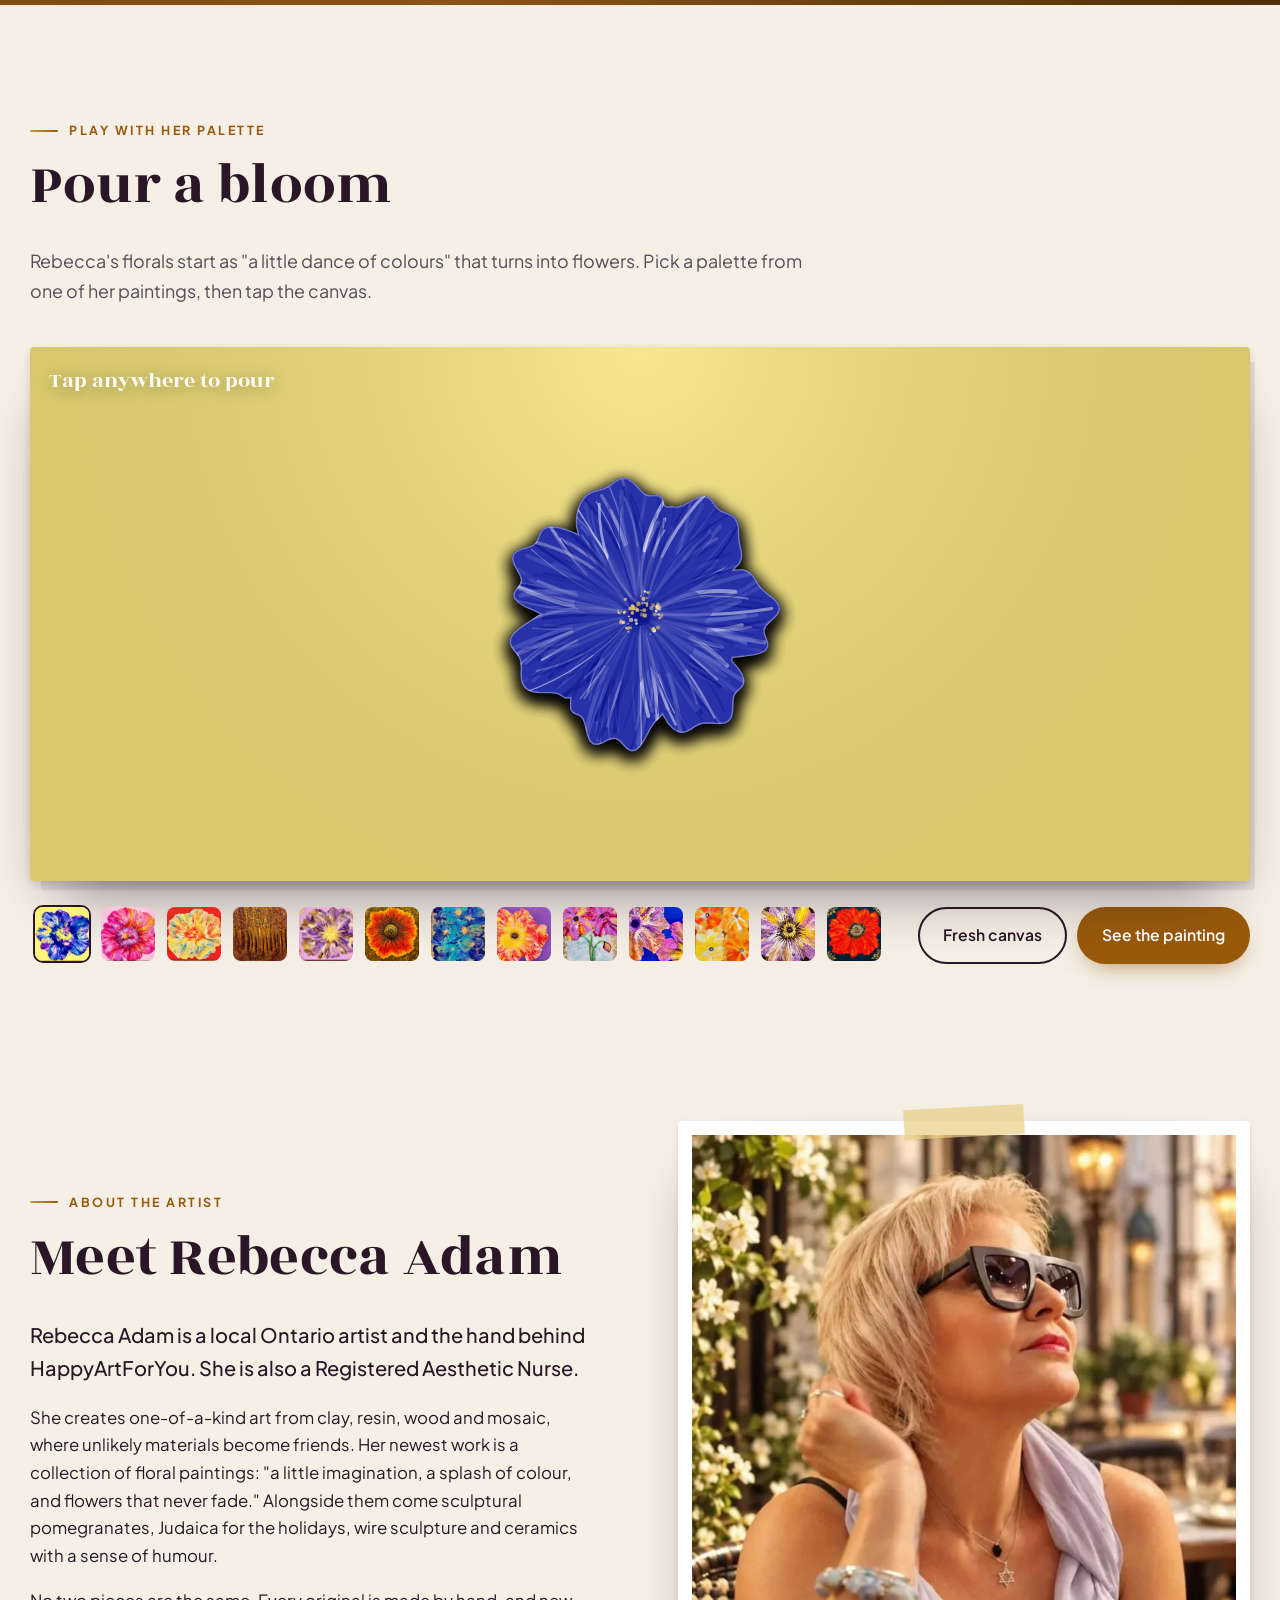
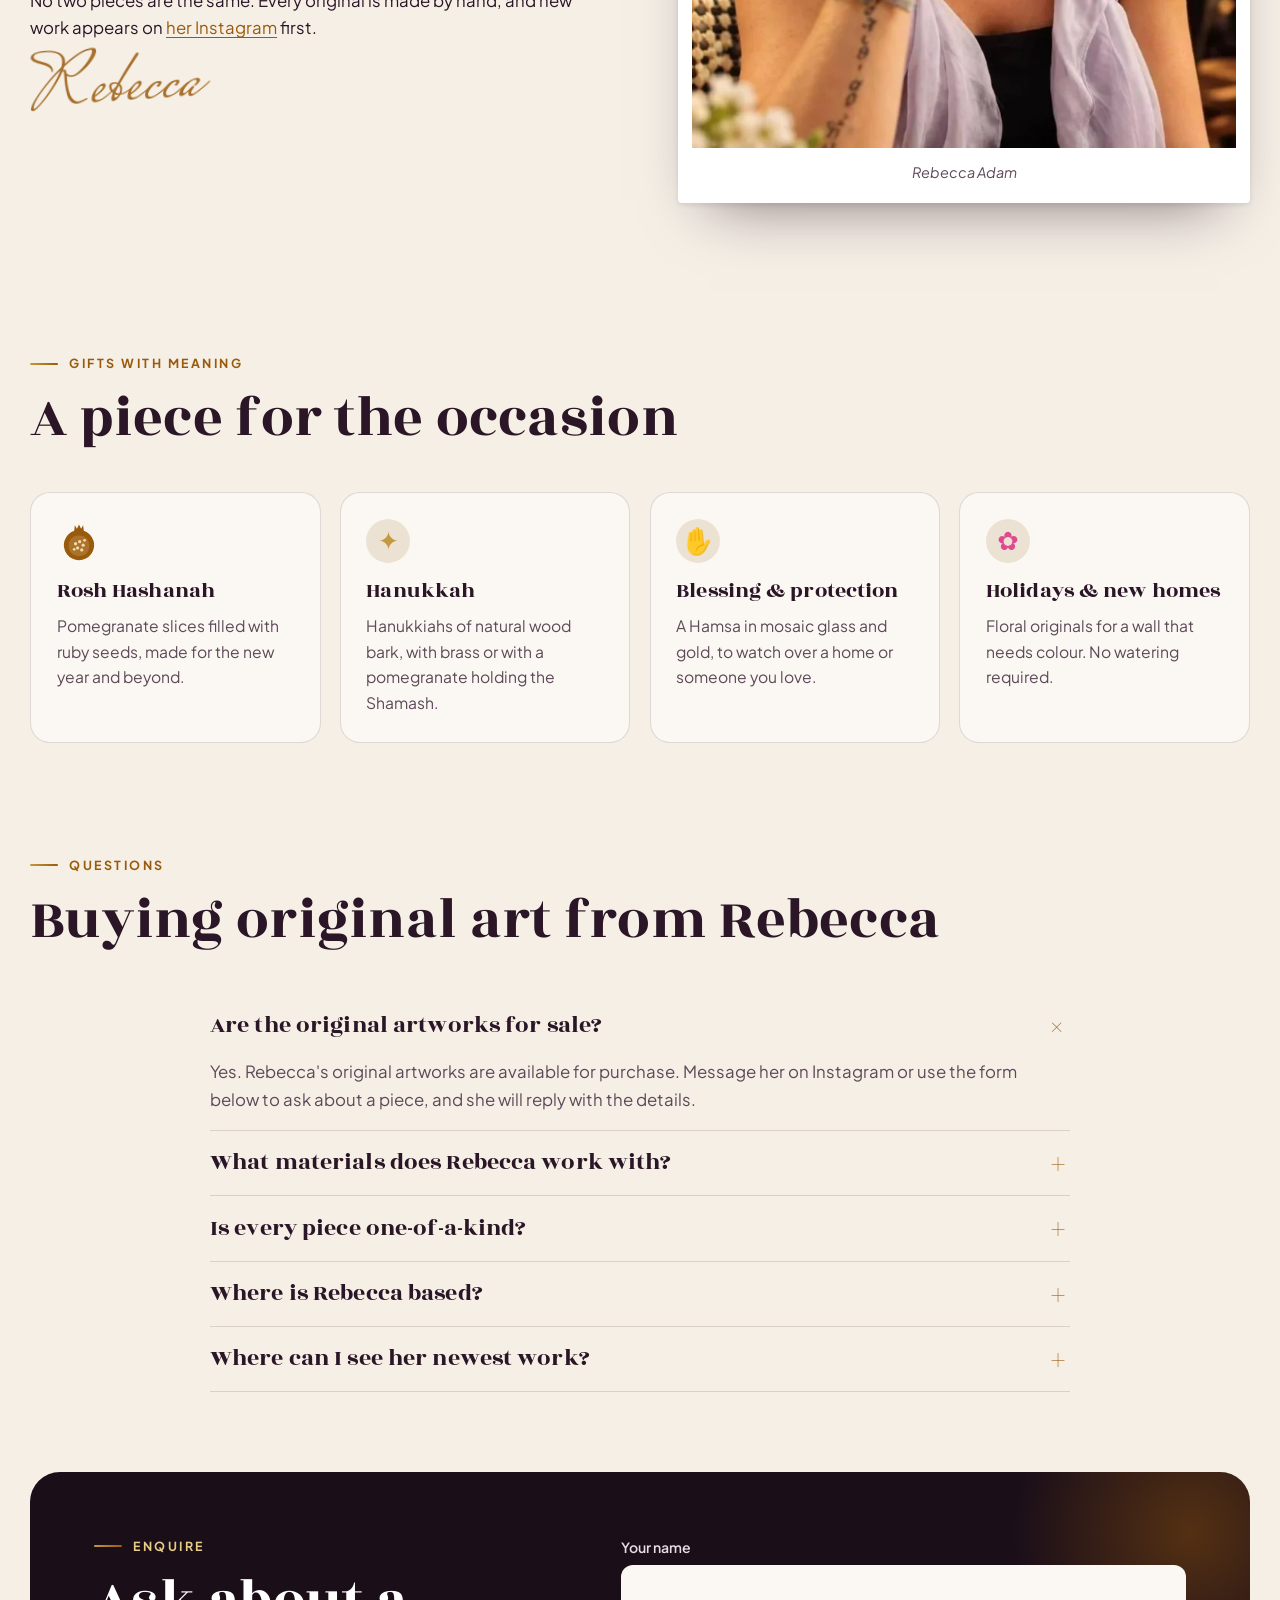
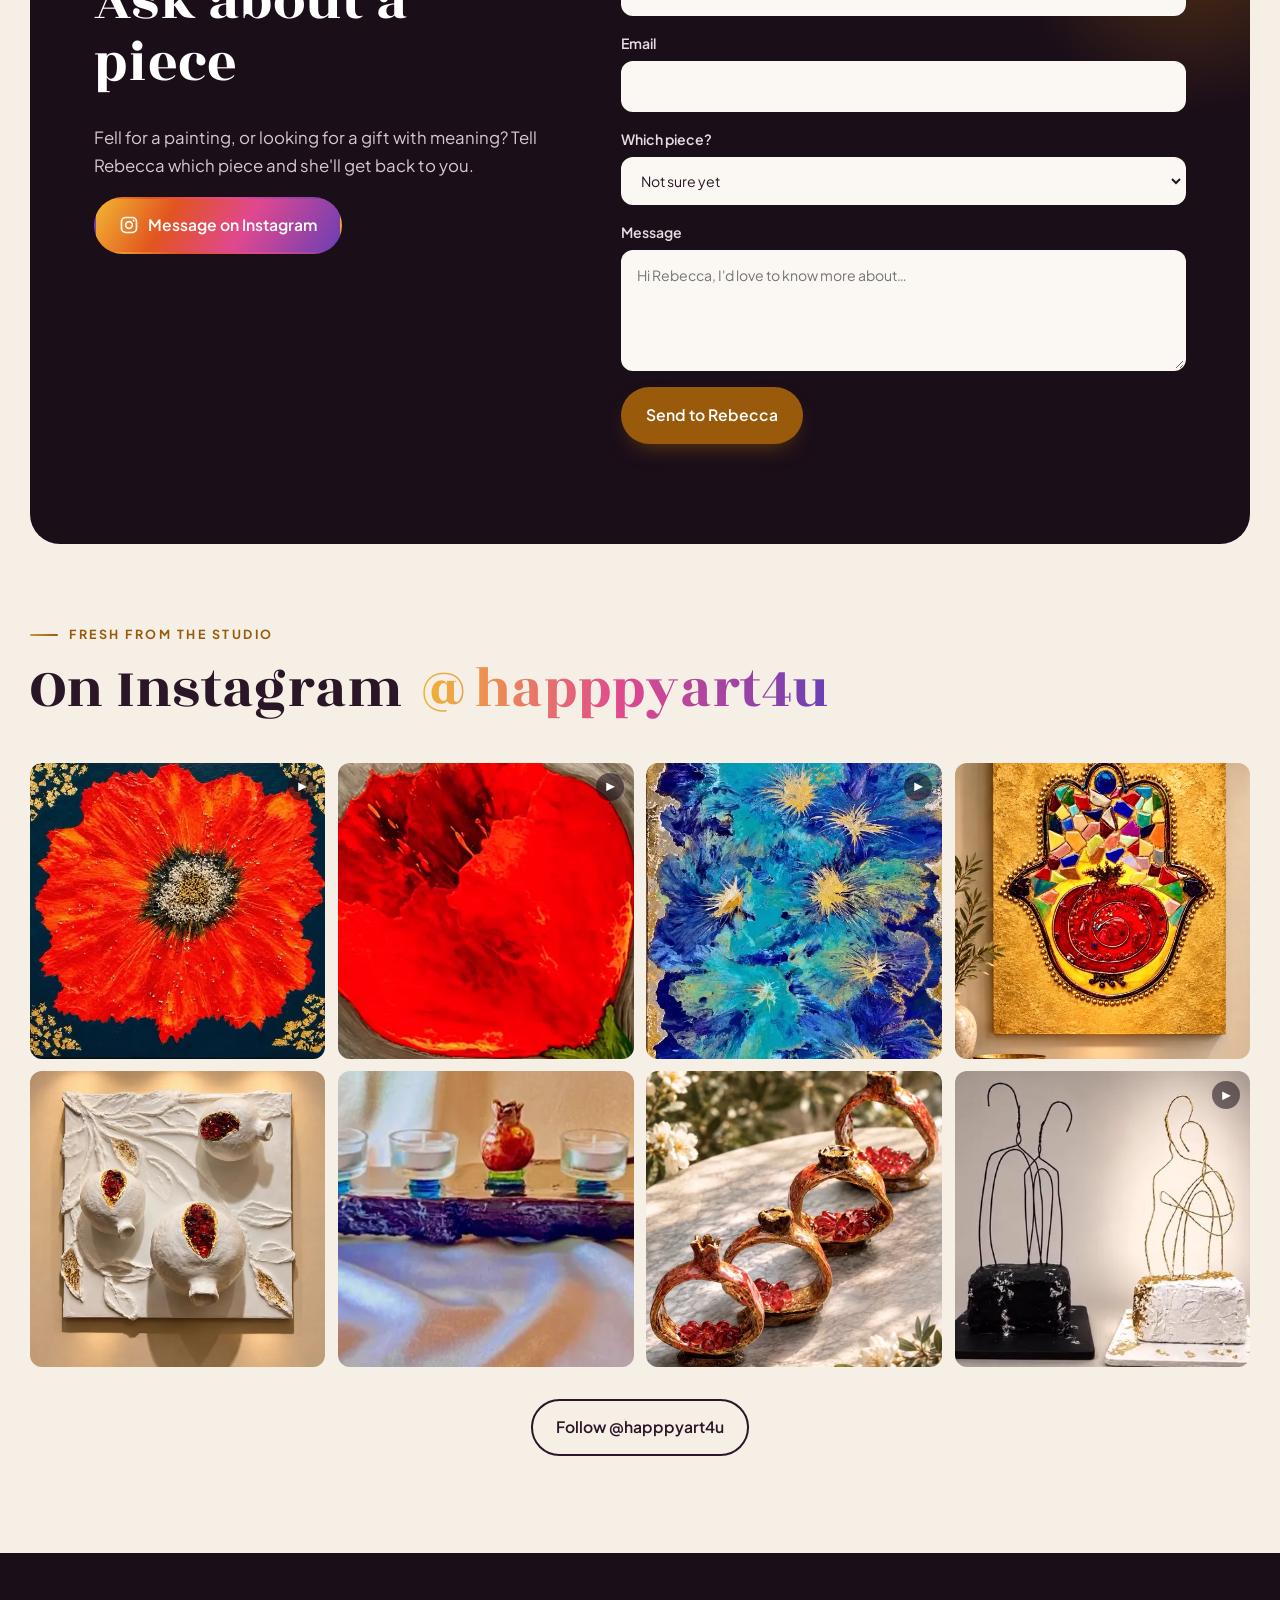
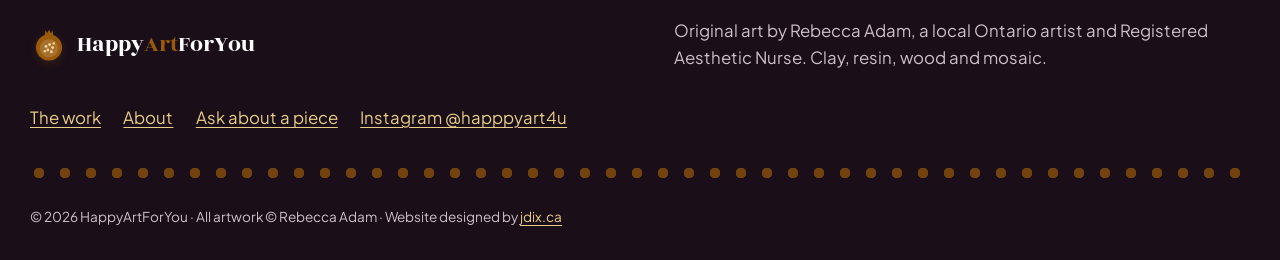
==== commit 4d175f02: "Add Pomegranate Collection (filter, intro, 7 sculptures and candleholders) Co-Authored-By: Claude Op" ====
--- a/index.html
+++ b/index.html
@@ -27,7 +27,7 @@
 <link rel="preconnect" href="https://fonts.googleapis.com">
 <link rel="preconnect" href="https://fonts.gstatic.com" crossorigin>
 <link href="https://fonts.googleapis.com/css2?family=Mrs+Saint+Delafield&family=Plus+Jakarta+Sans:ital,wght@0,400;0,500;0,600;0,700;1,400&family=Rozha+One&display=swap" rel="stylesheet">
-<link rel="stylesheet" href="assets/css/site.css?v=21">
+<link rel="stylesheet" href="assets/css/site.css?v=22">
 <script type="application/ld+json">
 {
  "@context": "https://schema.org",
@@ -90,7 +90,7 @@
   {
    "@type": "ItemList",
    "name": "Artwork by Rebecca Adam",
-   "numberOfItems": 38,
+   "numberOfItems": 45,
    "itemListElement": [
     {
      "@type": "ListItem",
@@ -561,6 +561,104 @@
      "position": 33,
      "item": {
       "@type": "VisualArtwork",
+      "name": "Pomegranate with a Golden Crown",
+      "image": "https://happyart.ca/assets/img/art/pomegranate-golden-crown-sculpture.webp",
+      "description": "A collection of handcrafted sculptures and candleholders featuring rich shades of red, shimmering gold accents, jewel-like seeds and a glossy finish. Inspired by the timeless symbolism of the pomegranate, these pieces celebrate life, beauty and renewal. Each has its own shape, texture and personality. No two are ever alike.",
+      "artform": "Handmade sculpture, glossy finish",
+      "creator": {
+       "@id": "https://happyart.ca/#rebecca"
+      }
+     }
+    },
+    {
+     "@type": "ListItem",
+     "position": 34,
+     "item": {
+      "@type": "VisualArtwork",
+      "name": "Gold-Kissed Pomegranate",
+      "image": "https://happyart.ca/assets/img/art/gold-kissed-pomegranate-sculpture.webp",
+      "description": "A collection of handcrafted sculptures and candleholders featuring rich shades of red, shimmering gold accents, jewel-like seeds and a glossy finish. Inspired by the timeless symbolism of the pomegranate, these pieces celebrate life, beauty and renewal. Each has its own shape, texture and personality. No two are ever alike.",
+      "artform": "Handmade sculpture, glossy finish",
+      "creator": {
+       "@id": "https://happyart.ca/#rebecca"
+      }
+     }
+    },
+    {
+     "@type": "ListItem",
+     "position": 35,
+     "item": {
+      "@type": "VisualArtwork",
+      "name": "Pomegranate with Ruby Seeds",
+      "image": "https://happyart.ca/assets/img/art/pomegranate-ruby-seeds-sculpture.webp",
+      "description": "A collection of handcrafted sculptures and candleholders featuring rich shades of red, shimmering gold accents, jewel-like seeds and a glossy finish. Inspired by the timeless symbolism of the pomegranate, these pieces celebrate life, beauty and renewal. Each has its own shape, texture and personality. No two are ever alike.",
+      "artform": "Handmade sculpture, glossy finish",
+      "creator": {
+       "@id": "https://happyart.ca/#rebecca"
+      }
+     }
+    },
+    {
+     "@type": "ListItem",
+     "position": 36,
+     "item": {
+      "@type": "VisualArtwork",
+      "name": "Ember Pomegranate",
+      "image": "https://happyart.ca/assets/img/art/ember-pomegranate-sculpture.webp",
+      "description": "A collection of handcrafted sculptures and candleholders featuring rich shades of red, shimmering gold accents, jewel-like seeds and a glossy finish. Inspired by the timeless symbolism of the pomegranate, these pieces celebrate life, beauty and renewal. Each has its own shape, texture and personality. No two are ever alike.",
+      "artform": "Handmade sculpture, glossy finish",
+      "creator": {
+       "@id": "https://happyart.ca/#rebecca"
+      }
+     }
+    },
+    {
+     "@type": "ListItem",
+     "position": 37,
+     "item": {
+      "@type": "VisualArtwork",
+      "name": "Pomegranate on Ivy Leaves",
+      "image": "https://happyart.ca/assets/img/art/pomegranate-ivy-leaves-sculpture.webp",
+      "description": "A collection of handcrafted sculptures and candleholders featuring rich shades of red, shimmering gold accents, jewel-like seeds and a glossy finish. Inspired by the timeless symbolism of the pomegranate, these pieces celebrate life, beauty and renewal. Each has its own shape, texture and personality. No two are ever alike.",
+      "artform": "Handmade sculpture, glossy finish",
+      "creator": {
+       "@id": "https://happyart.ca/#rebecca"
+      }
+     }
+    },
+    {
+     "@type": "ListItem",
+     "position": 38,
+     "item": {
+      "@type": "VisualArtwork",
+      "name": "Garnet Pomegranate",
+      "image": "https://happyart.ca/assets/img/art/garnet-pomegranate-sculpture.webp",
+      "description": "A collection of handcrafted sculptures and candleholders featuring rich shades of red, shimmering gold accents, jewel-like seeds and a glossy finish. Inspired by the timeless symbolism of the pomegranate, these pieces celebrate life, beauty and renewal. Each has its own shape, texture and personality. No two are ever alike.",
+      "artform": "Handmade sculpture, glossy finish",
+      "creator": {
+       "@id": "https://happyart.ca/#rebecca"
+      }
+     }
+    },
+    {
+     "@type": "ListItem",
+     "position": 39,
+     "item": {
+      "@type": "VisualArtwork",
+      "name": "Pomegranate Candlestick Pair",
+      "image": "https://happyart.ca/assets/img/art/pomegranate-candlestick-pair.webp",
+      "description": "A collection of handcrafted sculptures and candleholders featuring rich shades of red, shimmering gold accents, jewel-like seeds and a glossy finish. Inspired by the timeless symbolism of the pomegranate, these pieces celebrate life, beauty and renewal. Each has its own shape, texture and personality. No two are ever alike.",
+      "artform": "Handmade candleholders, glossy finish",
+      "creator": {
+       "@id": "https://happyart.ca/#rebecca"
+      }
+     }
+    },
+    {
+     "@type": "ListItem",
+     "position": 40,
+     "item": {
+      "@type": "VisualArtwork",
       "name": "What We Carry Within",
       "image": "https://happyart.ca/assets/img/art/what-we-carry-within-pomegranates.webp",
       "description": "White textured wall piece with three sculpted pomegranates, each split open to show deep red and gold seeds",
@@ -573,7 +671,7 @@
     },
     {
      "@type": "ListItem",
-     "position": 34,
+     "position": 41,
      "item": {
       "@type": "VisualArtwork",
       "name": "Pomegranate Slices",
@@ -588,7 +686,7 @@
     },
     {
      "@type": "ListItem",
-     "position": 35,
+     "position": 42,
      "item": {
       "@type": "VisualArtwork",
       "name": "Hamsa with a Pomegranate Heart",
@@ -603,7 +701,7 @@
     },
     {
      "@type": "ListItem",
-     "position": 36,
+     "position": 43,
      "item": {
       "@type": "VisualArtwork",
       "name": "Hanukkiah with a Pomegranate",
@@ -618,7 +716,7 @@
     },
     {
      "@type": "ListItem",
-     "position": 37,
+     "position": 44,
      "item": {
       "@type": "VisualArtwork",
       "name": "Hanukkiah of Bark & Brass",
@@ -633,7 +731,7 @@
     },
     {
      "@type": "ListItem",
-     "position": 38,
+     "position": 45,
      "item": {
       "@type": "VisualArtwork",
       "name": "The Argument and the Hug",
@@ -712,7 +810,7 @@
   <div class="section-head">
     <p class="eyebrow">The work</p>
     <h2 id="work-title">Original art, one of each</h2>
-    <p class="lede">Thirty-eight pieces from Rebecca's studio: her newest floral collection, pomegranates, her Hamsa collection, Judaica, candle holders and sculpture. Every piece is handmade and one-of-a-kind. Tap any piece to see it larger and ask about it.</p>
+    <p class="lede">Forty-five pieces from Rebecca's studio: her newest floral collection, pomegranates, her Pomegranate and Hamsa collections, Judaica, candle holders and sculpture. Every piece is handmade and one-of-a-kind. Tap any piece to see it larger and ask about it.</p>
   </div>
 
   <div class="filters" role="group" aria-label="Filter the work">
@@ -721,6 +819,7 @@
       <button class="chip" data-type="florals" aria-pressed="false">Floral paintings</button>
       <button class="chip" data-type="mosaic" aria-pressed="false">Mosaic &amp; mixed media</button>
       <button class="chip" data-type="pomegranates" aria-pressed="false">Pomegranates</button>
+      <button class="chip" data-type="pomcollection" aria-pressed="false">Pomegranate Collection</button>
       <button class="chip" data-type="hamsa" aria-pressed="false">Hamsa Collection</button>
       <button class="chip" data-type="judaica" aria-pressed="false">Judaica</button>
       <button class="chip" data-type="candles" aria-pressed="false">Candle holders</button>
@@ -747,6 +846,11 @@
     <p>A playful collection of one-of-a-kind 3D mixed-media Hamsas (Fatima Hands), each with its own personality. Created on colourful, textured canvases using beads, glass, mosaics, gemstones, and unexpected decorative elements. These little hands offer a contemporary, artistic interpretation of an ancient symbol of protection, good fortune, and positive energy.</p>
   </div>
 
+  <div class="collection-intro" data-collection-intro="pomcollection" hidden>
+    <h3>Pomegranate Collection</h3>
+    <p>A collection of handcrafted sculptures and candleholders featuring rich shades of red, shimmering gold accents, jewel-like seeds and a glossy finish. Inspired by the timeless symbolism of the pomegranate, these pieces celebrate life, beauty and renewal. Each has its own shape, texture and personality. No two are ever alike.</p>
+  </div>
+
   <div class="gallery" data-gallery>
     <figure class="piece object" data-type="mosaic" data-colours="gold rose cobalt" data-i="0" data-pin>
       <button class="piece-open" type="button" data-open="0" aria-label="View Happy Woman larger">
@@ -1004,48 +1108,104 @@
         <span class="piece-palette" aria-hidden="true"><i style="--c:#4a2014"></i><i style="--c:#2fa3c4"></i><i style="--c:#e0488f"></i><i style="--c:#f2b632"></i><i style="--c:#3aa04a"></i></span></figcaption>
       <template data-detail>{"title":"Mosaic of Light","file":"mosaic-of-light-candleholder","w":1282,"h":780,"alt":"Mosaic of Light: a long natural tree bark candleholder in resin holding three lit tealights in glass cups filled with coloured stones, with bright mosaic fragments and decorative stones set into the wood","meta":"Natural tree bark, mosaic and epoxy resin","words":"","about":"A one-of-a-kind triple candleholder crafted from natural tree bark, embellished with colourful mosaic fragments, decorative stones and epoxy resin. The rich wood tones and playful splashes of colour make it an eye-catching centrepiece.","palette":["#4a2014","#2fa3c4","#e0488f","#f2b632","#3aa04a"],"ig":"https://www.instagram.com/happpyart4u/","views":[["mosaic-of-light-candleholder",1282,780],["mosaic-of-light-candleholder-2",1282,865],["mosaic-of-light-candleholder-3",1282,1236],["mosaic-of-light-candleholder-4",868,1963],["mosaic-of-light-candleholder-5",1062,1939]]}</template>
     </figure>
-    <figure class="piece object" data-type="pomegranates" data-colours="plaster ruby gold" data-i="32">
-      <button class="piece-open" type="button" data-open="32" aria-label="View What We Carry Within larger">
+    <figure class="piece object" data-type="pomcollection pomegranates" data-colours="ember ruby gold" data-i="32">
+      <button class="piece-open" type="button" data-open="32" aria-label="View Pomegranate with a Golden Crown larger">
+        <span class="piece-frame"><img src="assets/img/art/pomegranate-golden-crown-sculpture-sm.webp" width="560" height="656" loading="lazy" alt="Pomegranate with a Golden Crown: a glossy red-orange pomegranate sculpture with a gold crown and ruby seed drops, on a wood slice ringed with green leaves"></span>
+      </button>
+      <figcaption><span class="piece-title">Pomegranate with a Golden Crown</span><span class="piece-meta">Handmade sculpture, glossy finish</span>
+        <span class="piece-palette" aria-hidden="true"><i style="--c:#c8401c"></i><i style="--c:#8e1c12"></i><i style="--c:#d9a548"></i><i style="--c:#2f6b2a"></i><i style="--c:#4a2a18"></i></span></figcaption>
+      <template data-detail>{"title":"Pomegranate with a Golden Crown","file":"pomegranate-golden-crown-sculpture","w":1283,"h":1505,"alt":"Pomegranate with a Golden Crown: a glossy red-orange pomegranate sculpture with a gold crown and ruby seed drops, on a wood slice ringed with green leaves","meta":"Handmade sculpture, glossy finish · Pomegranate Collection","words":"","about":"A collection of handcrafted sculptures and candleholders featuring rich shades of red, shimmering gold accents, jewel-like seeds and a glossy finish. Inspired by the timeless symbolism of the pomegranate, these pieces celebrate life, beauty and renewal. Each has its own shape, texture and personality. No two are ever alike.","palette":["#c8401c","#8e1c12","#d9a548","#2f6b2a","#4a2a18"],"ig":"https://www.instagram.com/happpyart4u/"}</template>
+    </figure>
+    <figure class="piece object" data-type="pomcollection pomegranates" data-colours="ruby gold" data-i="33">
+      <button class="piece-open" type="button" data-open="33" aria-label="View Gold-Kissed Pomegranate larger">
+        <span class="piece-frame"><img src="assets/img/art/gold-kissed-pomegranate-sculpture-sm.webp" width="560" height="646" loading="lazy" alt="Gold-Kissed Pomegranate: a bright red glossy pomegranate sculpture with gold leaf running down from its crown, on a base of green leaves"></span>
+      </button>
+      <figcaption><span class="piece-title">Gold-Kissed Pomegranate</span><span class="piece-meta">Handmade sculpture, glossy finish</span>
+        <span class="piece-palette" aria-hidden="true"><i style="--c:#e3161c"></i><i style="--c:#a80f14"></i><i style="--c:#d8b04a"></i><i style="--c:#2e6a2a"></i><i style="--c:#f1ece4"></i></span></figcaption>
+      <template data-detail>{"title":"Gold-Kissed Pomegranate","file":"gold-kissed-pomegranate-sculpture","w":1282,"h":1481,"alt":"Gold-Kissed Pomegranate: a bright red glossy pomegranate sculpture with gold leaf running down from its crown, on a base of green leaves","meta":"Handmade sculpture, glossy finish · Pomegranate Collection","words":"","about":"A collection of handcrafted sculptures and candleholders featuring rich shades of red, shimmering gold accents, jewel-like seeds and a glossy finish. Inspired by the timeless symbolism of the pomegranate, these pieces celebrate life, beauty and renewal. Each has its own shape, texture and personality. No two are ever alike.","palette":["#e3161c","#a80f14","#d8b04a","#2e6a2a","#f1ece4"],"ig":"https://www.instagram.com/happpyart4u/"}</template>
+    </figure>
+    <figure class="piece object" data-type="pomcollection pomegranates" data-colours="ruby gold" data-i="34">
+      <button class="piece-open" type="button" data-open="34" aria-label="View Pomegranate with Ruby Seeds larger">
+        <span class="piece-frame"><img src="assets/img/art/pomegranate-ruby-seeds-sculpture-sm.webp" width="560" height="724" loading="lazy" alt="Pomegranate with Ruby Seeds: a red and gold pomegranate sculpture split open to show jewel-like ruby seeds, with a dark crown, on a star of green leaves"></span>
+      </button>
+      <figcaption><span class="piece-title">Pomegranate with Ruby Seeds</span><span class="piece-meta">Handmade sculpture, glossy finish</span>
+        <span class="piece-palette" aria-hidden="true"><i style="--c:#c5301e"></i><i style="--c:#b8862f"></i><i style="--c:#9e0d1a"></i><i style="--c:#2f7a2a"></i><i style="--c:#2a1a14"></i></span></figcaption>
+      <template data-detail>{"title":"Pomegranate with Ruby Seeds","file":"pomegranate-ruby-seeds-sculpture","w":1245,"h":1611,"alt":"Pomegranate with Ruby Seeds: a red and gold pomegranate sculpture split open to show jewel-like ruby seeds, with a dark crown, on a star of green leaves","meta":"Handmade sculpture, glossy finish · Pomegranate Collection","words":"","about":"A collection of handcrafted sculptures and candleholders featuring rich shades of red, shimmering gold accents, jewel-like seeds and a glossy finish. Inspired by the timeless symbolism of the pomegranate, these pieces celebrate life, beauty and renewal. Each has its own shape, texture and personality. No two are ever alike.","palette":["#c5301e","#b8862f","#9e0d1a","#2f7a2a","#2a1a14"],"ig":"https://www.instagram.com/happpyart4u/"}</template>
+    </figure>
+    <figure class="piece object" data-type="pomcollection pomegranates" data-colours="ruby ember gold" data-i="35">
+      <button class="piece-open" type="button" data-open="35" aria-label="View Ember Pomegranate larger">
+        <span class="piece-frame"><img src="assets/img/art/ember-pomegranate-sculpture-sm.webp" width="560" height="624" loading="lazy" alt="Ember Pomegranate: a large round glossy pomegranate sculpture in red and gold, with leaves at its base on a dark stand"></span>
+      </button>
+      <figcaption><span class="piece-title">Ember Pomegranate</span><span class="piece-meta">Handmade sculpture, glossy finish</span>
+        <span class="piece-palette" aria-hidden="true"><i style="--c:#d0240f"></i><i style="--c:#e8661f"></i><i style="--c:#c9962f"></i><i style="--c:#2d5a24"></i><i style="--c:#1f1a1c"></i></span></figcaption>
+      <template data-detail>{"title":"Ember Pomegranate","file":"ember-pomegranate-sculpture","w":1282,"h":1430,"alt":"Ember Pomegranate: a large round glossy pomegranate sculpture in red and gold, with leaves at its base on a dark stand","meta":"Handmade sculpture, glossy finish · Pomegranate Collection","words":"","about":"A collection of handcrafted sculptures and candleholders featuring rich shades of red, shimmering gold accents, jewel-like seeds and a glossy finish. Inspired by the timeless symbolism of the pomegranate, these pieces celebrate life, beauty and renewal. Each has its own shape, texture and personality. No two are ever alike.","palette":["#d0240f","#e8661f","#c9962f","#2d5a24","#1f1a1c"],"ig":"https://www.instagram.com/happpyart4u/"}</template>
+    </figure>
+    <figure class="piece object" data-type="pomcollection pomegranates" data-colours="ember ruby gold" data-i="36">
+      <button class="piece-open" type="button" data-open="36" aria-label="View Pomegranate on Ivy Leaves larger">
+        <span class="piece-frame"><img src="assets/img/art/pomegranate-ivy-leaves-sculpture-sm.webp" width="560" height="798" loading="lazy" alt="Pomegranate on Ivy Leaves: an orange-red glossy pomegranate sculpture with a gold crown and ruby seed drops, on a wood slice edged with heart-shaped green leaves"></span>
+      </button>
+      <figcaption><span class="piece-title">Pomegranate on Ivy Leaves</span><span class="piece-meta">Handmade sculpture, glossy finish</span>
+        <span class="piece-palette" aria-hidden="true"><i style="--c:#e0511d"></i><i style="--c:#b8241a"></i><i style="--c:#d9a548"></i><i style="--c:#3f8a3a"></i><i style="--c:#6a3a22"></i></span></figcaption>
+      <template data-detail>{"title":"Pomegranate on Ivy Leaves","file":"pomegranate-ivy-leaves-sculpture","w":1144,"h":1630,"alt":"Pomegranate on Ivy Leaves: an orange-red glossy pomegranate sculpture with a gold crown and ruby seed drops, on a wood slice edged with heart-shaped green leaves","meta":"Handmade sculpture, glossy finish · Pomegranate Collection","words":"","about":"A collection of handcrafted sculptures and candleholders featuring rich shades of red, shimmering gold accents, jewel-like seeds and a glossy finish. Inspired by the timeless symbolism of the pomegranate, these pieces celebrate life, beauty and renewal. Each has its own shape, texture and personality. No two are ever alike.","palette":["#e0511d","#b8241a","#d9a548","#3f8a3a","#6a3a22"],"ig":"https://www.instagram.com/happpyart4u/"}</template>
+    </figure>
+    <figure class="piece object" data-type="pomcollection pomegranates" data-colours="ruby gold" data-i="37">
+      <button class="piece-open" type="button" data-open="37" aria-label="View Garnet Pomegranate larger">
+        <span class="piece-frame"><img src="assets/img/art/garnet-pomegranate-sculpture-sm.webp" width="560" height="676" loading="lazy" alt="Garnet Pomegranate: a deep red pomegranate sculpture brushed with gold, set with glass seed drops and a dark crown, on a dark leafy stand"></span>
+      </button>
+      <figcaption><span class="piece-title">Garnet Pomegranate</span><span class="piece-meta">Handmade sculpture, glossy finish</span>
+        <span class="piece-palette" aria-hidden="true"><i style="--c:#8e1418"></i><i style="--c:#b8862f"></i><i style="--c:#d42a2a"></i><i style="--c:#2a1418"></i><i style="--c:#2d5a24"></i></span></figcaption>
+      <template data-detail>{"title":"Garnet Pomegranate","file":"garnet-pomegranate-sculpture","w":1282,"h":1546,"alt":"Garnet Pomegranate: a deep red pomegranate sculpture brushed with gold, set with glass seed drops and a dark crown, on a dark leafy stand","meta":"Handmade sculpture, glossy finish · Pomegranate Collection","words":"","about":"A collection of handcrafted sculptures and candleholders featuring rich shades of red, shimmering gold accents, jewel-like seeds and a glossy finish. Inspired by the timeless symbolism of the pomegranate, these pieces celebrate life, beauty and renewal. Each has its own shape, texture and personality. No two are ever alike.","palette":["#8e1418","#b8862f","#d42a2a","#2a1418","#2d5a24"],"ig":"https://www.instagram.com/happpyart4u/"}</template>
+    </figure>
+    <figure class="piece object" data-type="pomcollection pomegranates candles" data-colours="ember gold ruby" data-i="38">
+      <button class="piece-open" type="button" data-open="38" aria-label="View Pomegranate Candlestick Pair larger">
+        <span class="piece-frame"><img src="assets/img/art/pomegranate-candlestick-pair-sm.webp" width="560" height="742" loading="lazy" alt="Pomegranate Candlestick Pair: two round red-gold pomegranate candleholders holding lit tapers, on a tile edged in gold and covered with green leaves"><span class="piece-views">2 photos</span></span>
+      </button>
+      <figcaption><span class="piece-title">Pomegranate Candlestick Pair</span><span class="piece-meta">Handmade candleholders, glossy finish</span>
+        <span class="piece-palette" aria-hidden="true"><i style="--c:#c8501e"></i><i style="--c:#d9a548"></i><i style="--c:#9e1a14"></i><i style="--c:#2f7a2a"></i><i style="--c:#f2c46a"></i></span></figcaption>
+      <template data-detail>{"title":"Pomegranate Candlestick Pair","file":"pomegranate-candlestick-pair","w":1282,"h":1700,"alt":"Pomegranate Candlestick Pair: two round red-gold pomegranate candleholders holding lit tapers, on a tile edged in gold and covered with green leaves","meta":"Handmade candleholders, glossy finish · Pomegranate Collection","words":"","about":"A collection of handcrafted sculptures and candleholders featuring rich shades of red, shimmering gold accents, jewel-like seeds and a glossy finish. Inspired by the timeless symbolism of the pomegranate, these pieces celebrate life, beauty and renewal. Each has its own shape, texture and personality. No two are ever alike.","palette":["#c8501e","#d9a548","#9e1a14","#2f7a2a","#f2c46a"],"ig":"https://www.instagram.com/happpyart4u/","views":[["pomegranate-candlestick-pair",1282,1700],["pomegranate-candlestick-pair-2",1282,926]]}</template>
+    </figure>
+    <figure class="piece object" data-type="pomegranates" data-colours="plaster ruby gold" data-i="39">
+      <button class="piece-open" type="button" data-open="39" aria-label="View What We Carry Within larger">
         <span class="piece-frame"><img src="assets/img/art/what-we-carry-within-pomegranates-sm.webp" width="560" height="554" loading="lazy" alt="White textured wall piece with three sculpted pomegranates, each split open to show deep red and gold seeds"></span>
       </button>
       <figcaption><span class="piece-title">What We Carry Within</span><span class="piece-meta">Sculptural wall art</span>
         <span class="piece-palette" aria-hidden="true"><i style="--c:#f2ede4"></i><i style="--c:#c8baa8"></i><i style="--c:#a10f1e"></i><i style="--c:#6a0a12"></i><i style="--c:#c9a043"></i></span></figcaption>
       <template data-detail>{"title":"What We Carry Within","file":"what-we-carry-within-pomegranates","w":1282,"h":1268,"alt":"White textured wall piece with three sculpted pomegranates, each split open to show deep red and gold seeds","meta":"Sculptural wall art · 2026","words":"White on the outside. Deep red and gold within.","about":"","palette":["#f2ede4","#c8baa8","#a10f1e","#6a0a12","#c9a043"],"ig":"https://www.instagram.com/happpyart4u/p/Ddsa3kiRZug/"}</template>
     </figure>
-    <figure class="piece object" data-type="pomegranates" data-colours="ruby gold" data-i="33">
-      <button class="piece-open" type="button" data-open="33" aria-label="View Pomegranate Slices larger">
+    <figure class="piece object" data-type="pomegranates" data-colours="ruby gold" data-i="40">
+      <button class="piece-open" type="button" data-open="40" aria-label="View Pomegranate Slices larger">
         <span class="piece-frame"><img src="assets/img/art/pomegranate-slices-ruby-seeds-sm.webp" width="560" height="642" loading="lazy" alt="Four handcrafted pomegranate slices in amber and gold, filled with glowing ruby seeds, on a marble table"></span>
       </button>
       <figcaption><span class="piece-title">Pomegranate Slices</span><span class="piece-meta">Handcrafted pieces</span>
         <span class="piece-palette" aria-hidden="true"><i style="--c:#a20f1f"></i><i style="--c:#e0213a"></i><i style="--c:#b8862e"></i><i style="--c:#f1e7d6"></i><i style="--c:#6f4124"></i></span></figcaption>
       <template data-detail>{"title":"Pomegranate Slices","file":"pomegranate-slices-ruby-seeds","w":1400,"h":1606,"alt":"Four handcrafted pomegranate slices in amber and gold, filled with glowing ruby seeds, on a marble table","meta":"Handcrafted pieces · 2026","words":"Handcrafted and filled with glowing ruby seeds, each piece is completely unique.","about":"","palette":["#a20f1f","#e0213a","#b8862e","#f1e7d6","#6f4124"],"ig":"https://www.instagram.com/happpyart4u/p/DcxobNdx9zD/"}</template>
     </figure>
-    <figure class="piece object" data-type="judaica hamsa" data-colours="gold ruby cobalt" data-i="34">
-      <button class="piece-open" type="button" data-open="34" aria-label="View Hamsa with a Pomegranate Heart larger">
+    <figure class="piece object" data-type="judaica hamsa" data-colours="gold ruby cobalt" data-i="41">
+      <button class="piece-open" type="button" data-open="41" aria-label="View Hamsa with a Pomegranate Heart larger">
         <span class="piece-frame"><img src="assets/img/art/hamsa-with-pomegranate-heart-sm.webp" width="560" height="710" loading="lazy" alt="Hamsa hand in multicoloured mosaic glass with a red pomegranate at its heart, on a gold canvas"></span>
       </button>
       <figcaption><span class="piece-title">Hamsa with a Pomegranate Heart</span><span class="piece-meta">Mosaic wall art</span>
         <span class="piece-palette" aria-hidden="true"><i style="--c:#ba0c16"></i><i style="--c:#be9340"></i><i style="--c:#1d4fa0"></i><i style="--c:#2aa39a"></i><i style="--c:#e8c53a"></i></span></figcaption>
       <template data-detail>{"title":"Hamsa with a Pomegranate Heart","file":"hamsa-with-pomegranate-heart","w":1400,"h":1774,"alt":"Hamsa hand in multicoloured mosaic glass with a red pomegranate at its heart, on a gold canvas","meta":"Mosaic wall art · 2026","words":"","about":"","palette":["#ba0c16","#be9340","#1d4fa0","#2aa39a","#e8c53a"],"ig":"https://www.instagram.com/happpyart4u/p/Dd5Eqd_xvyH/"}</template>
     </figure>
-    <figure class="piece object" data-type="judaica candles" data-colours="ruby cobalt" data-i="35">
-      <button class="piece-open" type="button" data-open="35" aria-label="View Hanukkiah with a Pomegranate larger">
+    <figure class="piece object" data-type="judaica candles" data-colours="ruby cobalt" data-i="42">
+      <button class="piece-open" type="button" data-open="42" aria-label="View Hanukkiah with a Pomegranate larger">
         <span class="piece-frame"><img src="assets/img/art/hanukkiah-wood-bark-pomegranate-sm.webp" width="560" height="294" loading="lazy" alt="Hanukkiah made from a long piece of natural wood bark with glass candle cups and a red pomegranate holding the Shamash"></span>
       </button>
       <figcaption><span class="piece-title">Hanukkiah with a Pomegranate</span><span class="piece-meta">Natural wood bark</span>
         <span class="piece-palette" aria-hidden="true"><i style="--c:#4a2a52"></i><i style="--c:#8c5943"></i><i style="--c:#2ea0d8"></i><i style="--c:#c8241a"></i><i style="--c:#f1e7d6"></i></span></figcaption>
       <template data-detail>{"title":"Hanukkiah with a Pomegranate","file":"hanukkiah-wood-bark-pomegranate","w":800,"h":420,"alt":"Hanukkiah made from a long piece of natural wood bark with glass candle cups and a red pomegranate holding the Shamash","meta":"Natural wood bark · 2026","words":"A pomegranate at its heart holding the Shamash, a symbol of abundance, blessings and light.","about":"","palette":["#4a2a52","#8c5943","#2ea0d8","#c8241a","#f1e7d6"],"ig":"https://www.instagram.com/happpyart4u/p/Dcxp7-NxDfS/"}</template>
     </figure>
-    <figure class="piece object" data-type="judaica candles" data-colours="gold" data-i="36">
-      <button class="piece-open" type="button" data-open="36" aria-label="View Hanukkiah of Bark &amp; Brass larger">
+    <figure class="piece object" data-type="judaica candles" data-colours="gold" data-i="43">
+      <button class="piece-open" type="button" data-open="43" aria-label="View Hanukkiah of Bark &amp; Brass larger">
         <span class="piece-frame"><img src="assets/img/art/hanukkiah-wood-bark-brass-sm.webp" width="560" height="294" loading="lazy" alt="Rustic Hanukkiah made from natural wood bark with nine brass cartridge candle holders set in turquoise"></span>
       </button>
       <figcaption><span class="piece-title">Hanukkiah of Bark &amp; Brass</span><span class="piece-meta">Wood bark and brass cartridges</span>
         <span class="piece-palette" aria-hidden="true"><i style="--c:#3a2614"></i><i style="--c:#6f5d40"></i><i style="--c:#c99a3a"></i><i style="--c:#2bb3a8"></i><i style="--c:#f1e7d6"></i></span></figcaption>
       <template data-detail>{"title":"Hanukkiah of Bark & Brass","file":"hanukkiah-wood-bark-brass","w":898,"h":470,"alt":"Rustic Hanukkiah made from natural wood bark with nine brass cartridge candle holders set in turquoise","meta":"Wood bark and brass cartridges · 2026","words":"Rustic, unexpected, and full of character.","about":"","palette":["#3a2614","#6f5d40","#c99a3a","#2bb3a8","#f1e7d6"],"ig":"https://www.instagram.com/happpyart4u/p/DcxpfGLxDus/"}</template>
     </figure>
-    <figure class="piece object" data-type="sculpture" data-colours="plaster gold" data-i="37">
-      <button class="piece-open" type="button" data-open="37" aria-label="View The Argument and the Hug larger">
+    <figure class="piece object" data-type="sculpture" data-colours="plaster gold" data-i="44">
+      <button class="piece-open" type="button" data-open="44" aria-label="View The Argument and the Hug larger">
         <span class="piece-frame"><img src="assets/img/art/the-argument-and-the-hug-sculpture-sm.webp" width="560" height="442" loading="lazy" alt="Two wire-figure sculptures: a black pair standing apart on a black base, and a gold pair embracing on a white base"></span>
       </button>
       <figcaption><span class="piece-title">The Argument and the Hug</span><span class="piece-meta">Mixed media sculpture</span>
@@ -1214,6 +1374,13 @@
         <option>Ocean Glow</option>
         <option>Orange Poppies, a Pair</option>
         <option>Mosaic of Light</option>
+        <option>Pomegranate with a Golden Crown</option>
+        <option>Gold-Kissed Pomegranate</option>
+        <option>Pomegranate with Ruby Seeds</option>
+        <option>Ember Pomegranate</option>
+        <option>Pomegranate on Ivy Leaves</option>
+        <option>Garnet Pomegranate</option>
+        <option>Pomegranate Candlestick Pair</option>
         <option>What We Carry Within</option>
         <option>Pomegranate Slices</option>
         <option>Hamsa with a Pomegranate Heart</option>
@@ -1280,6 +1447,6 @@
   </div>
 </dialog>
 
-<script src="assets/js/site.js?v=21" defer></script>
+<script src="assets/js/site.js?v=22" defer></script>
 </body>
 </html>
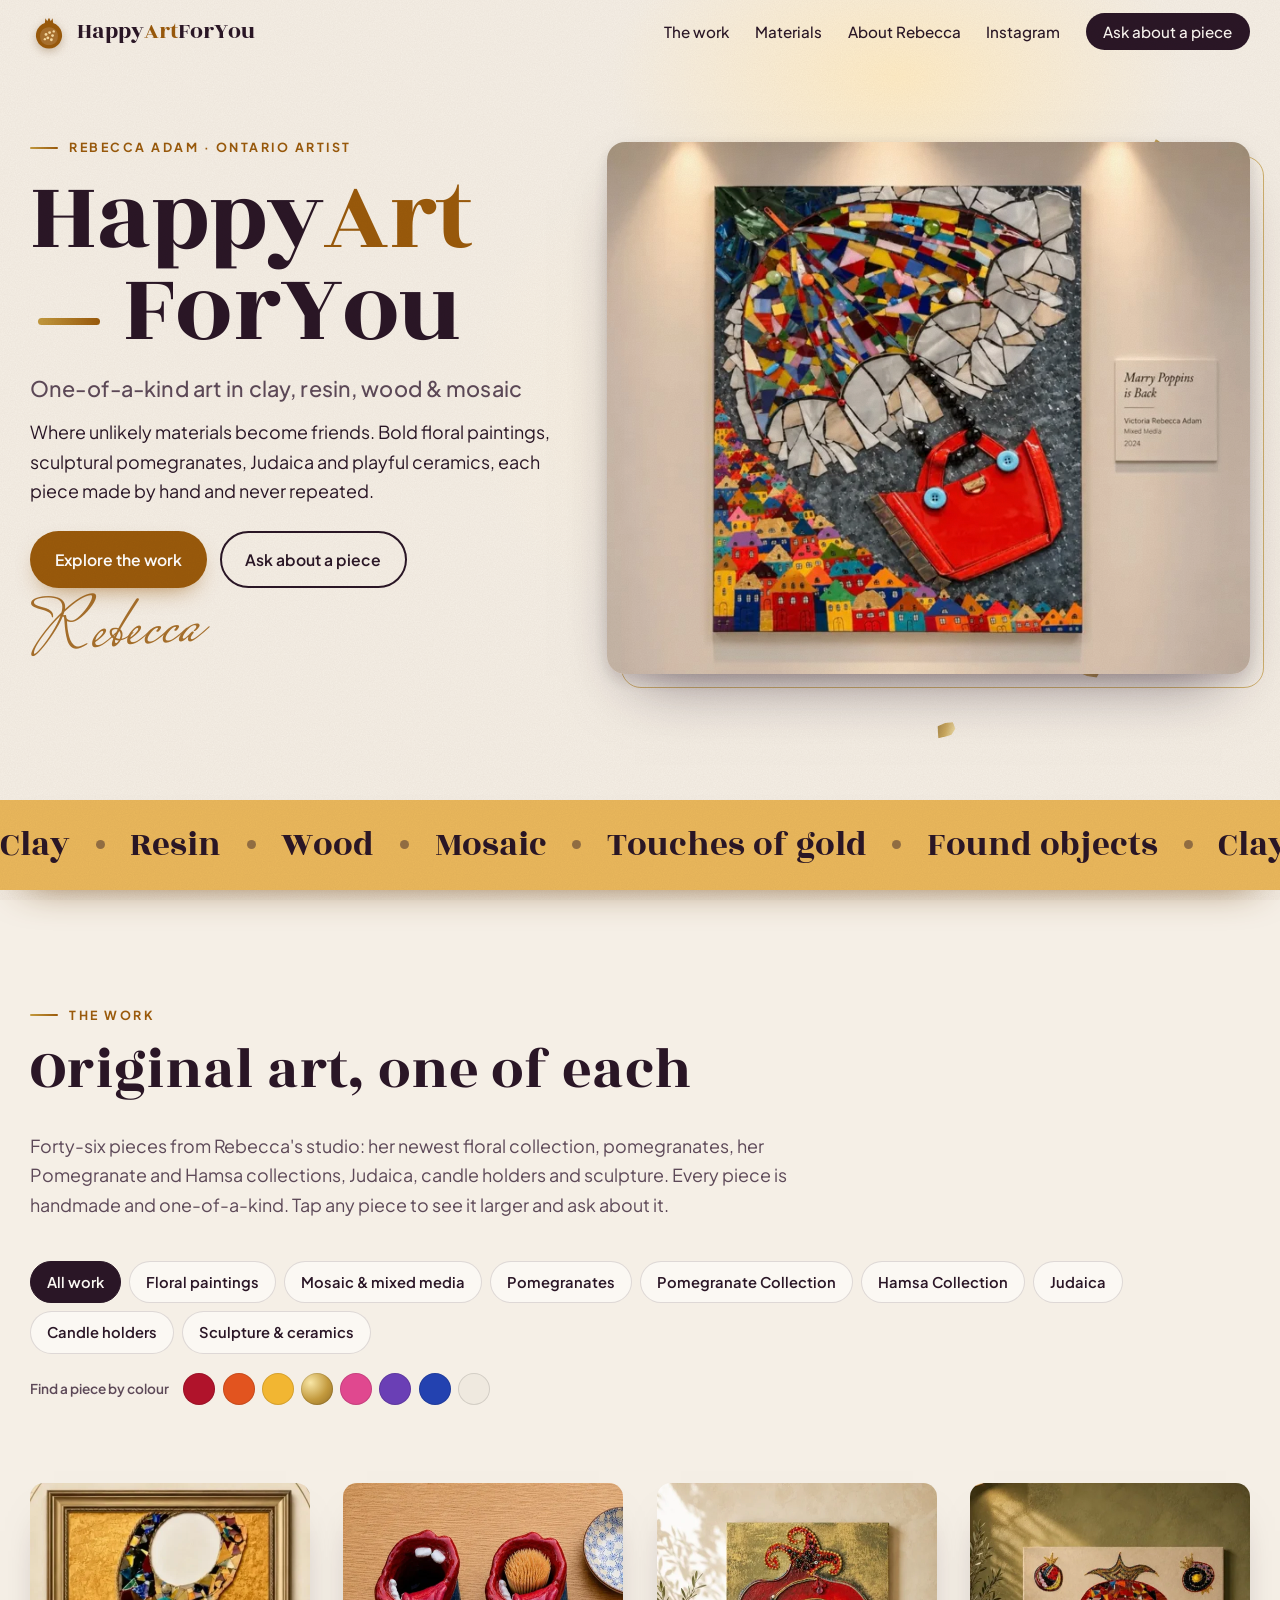
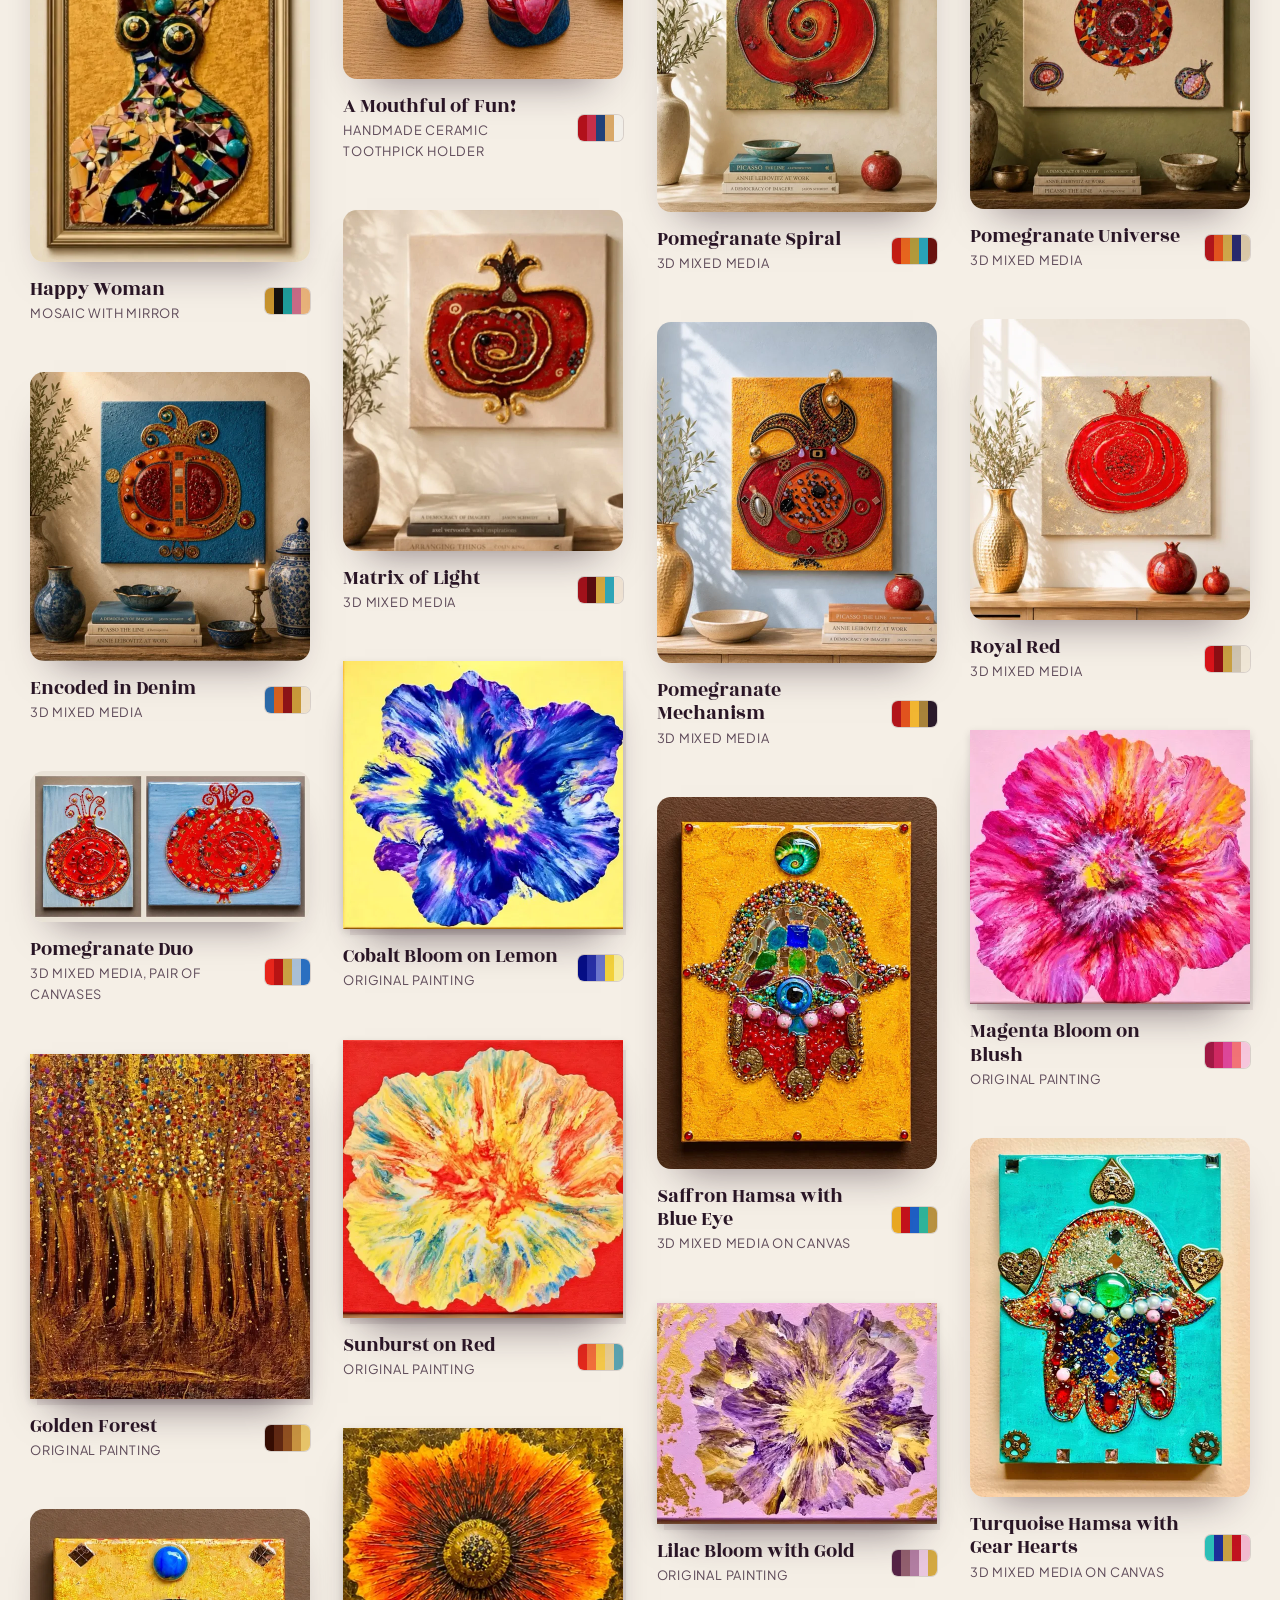
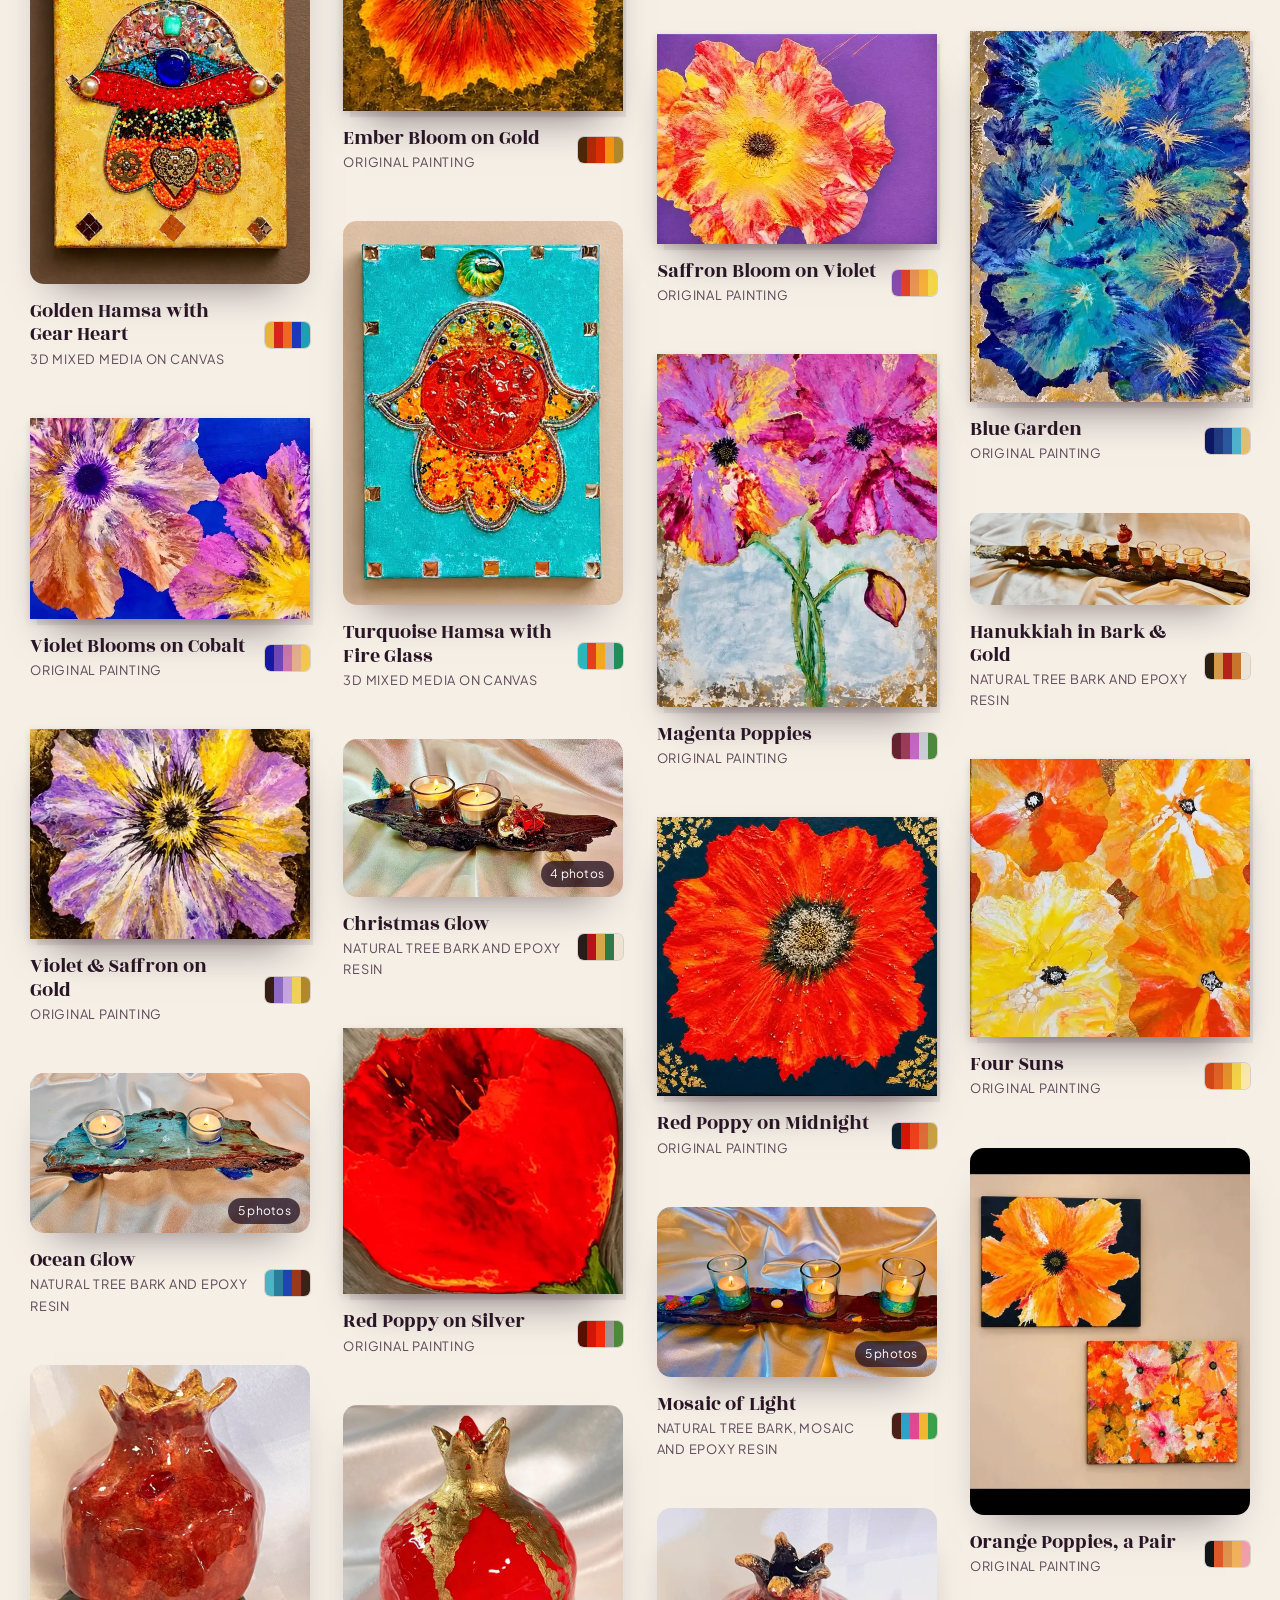
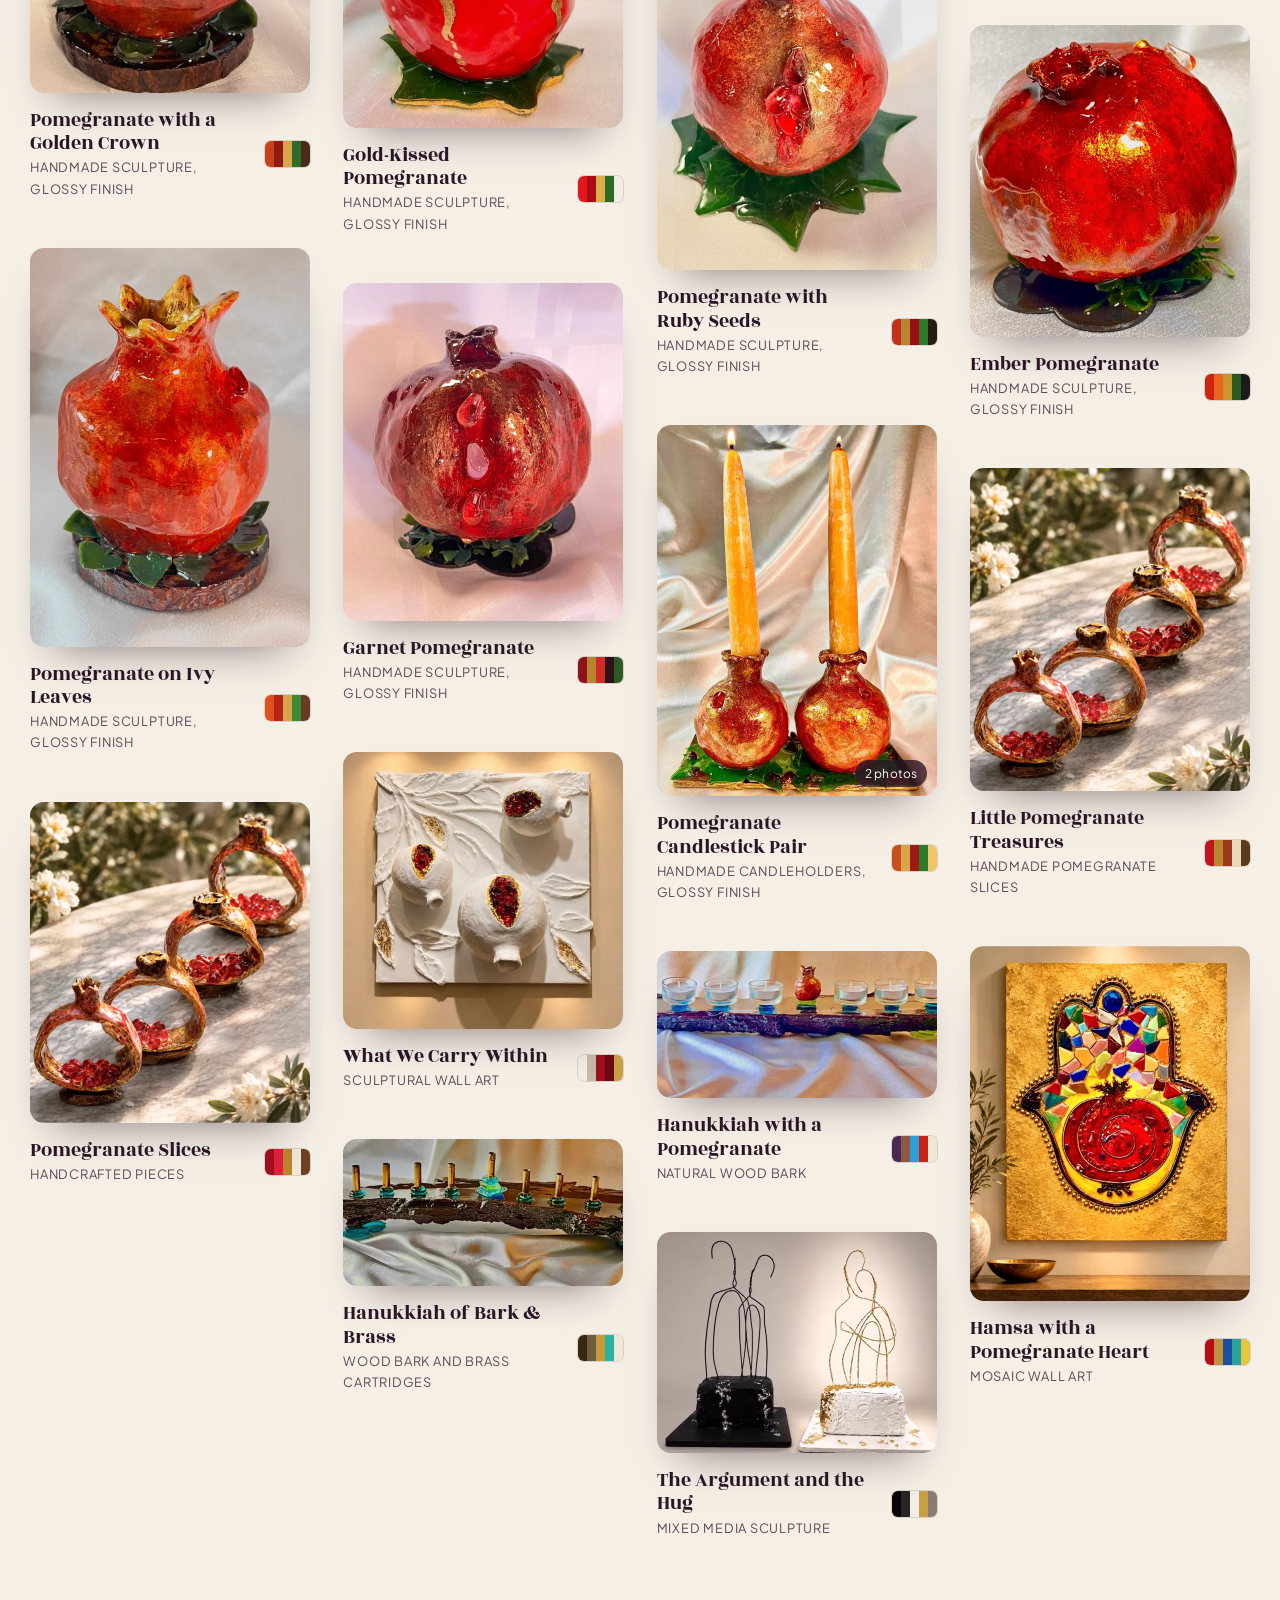
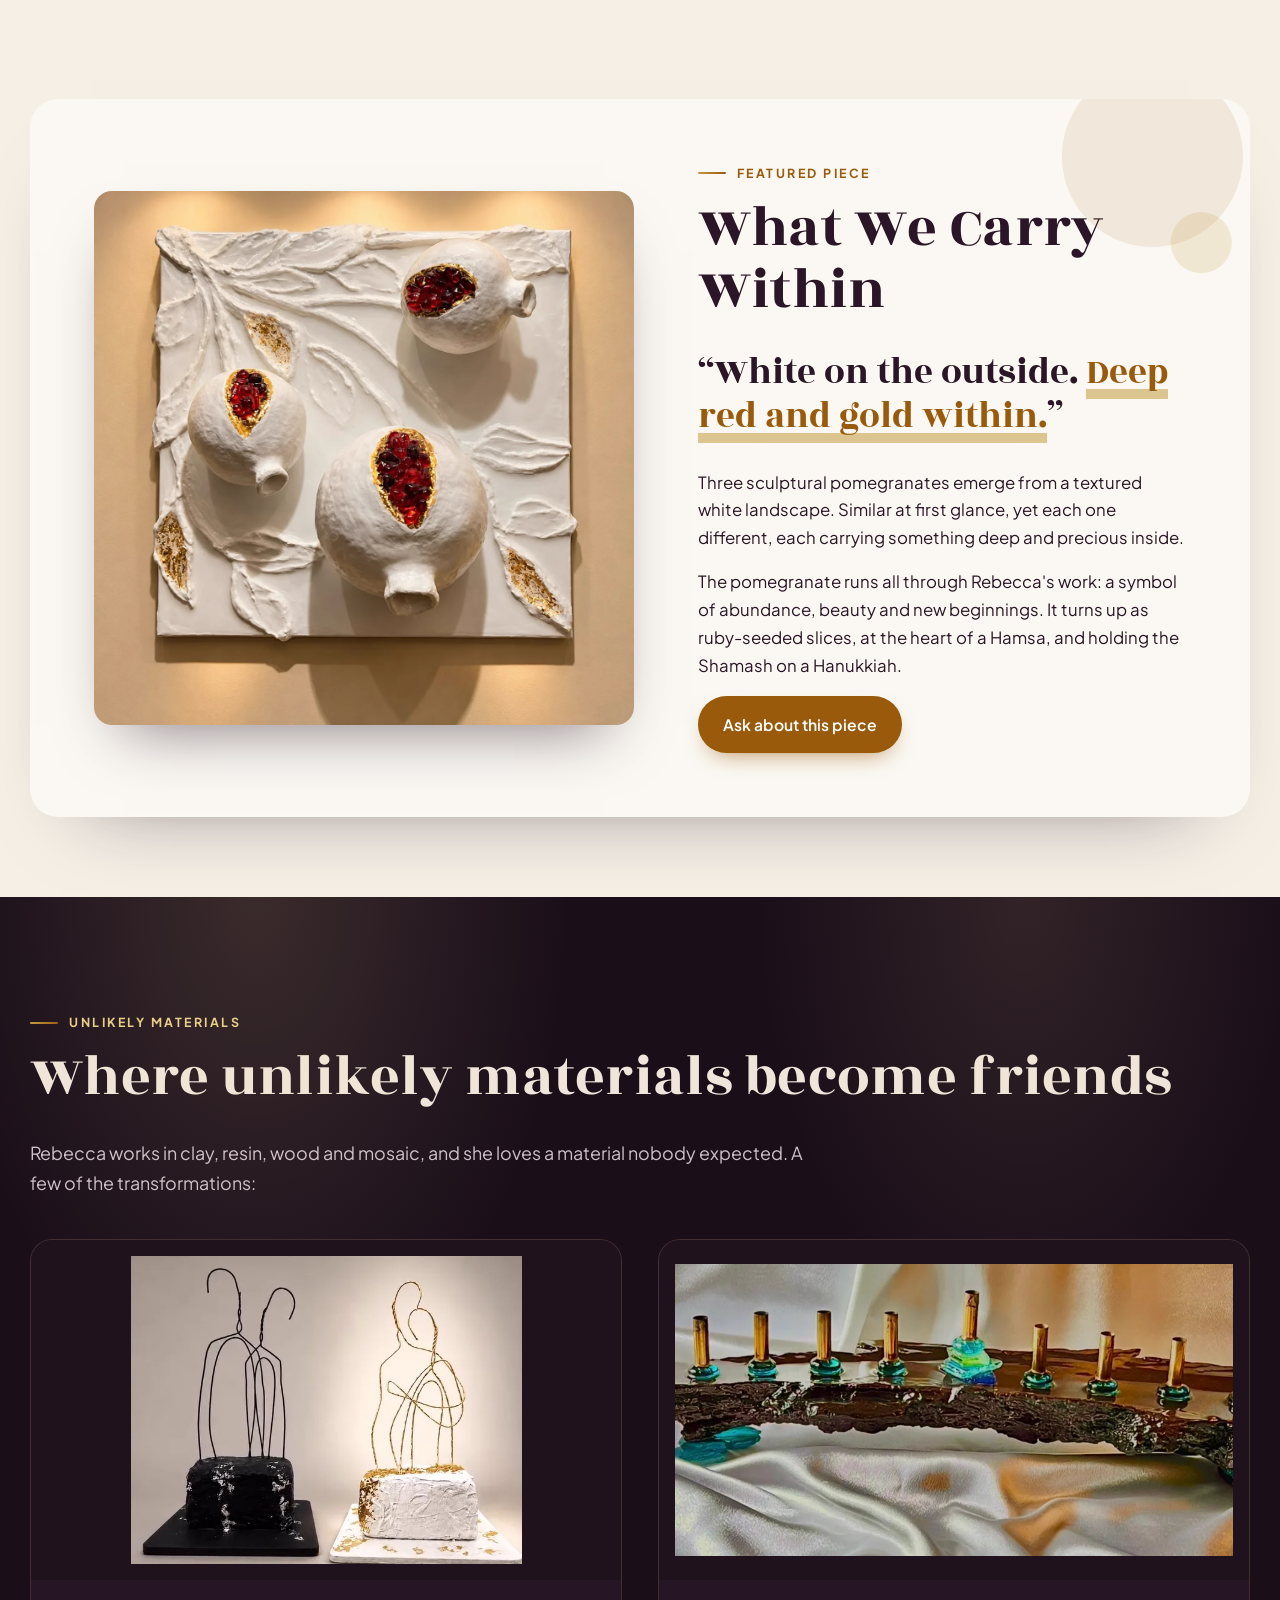
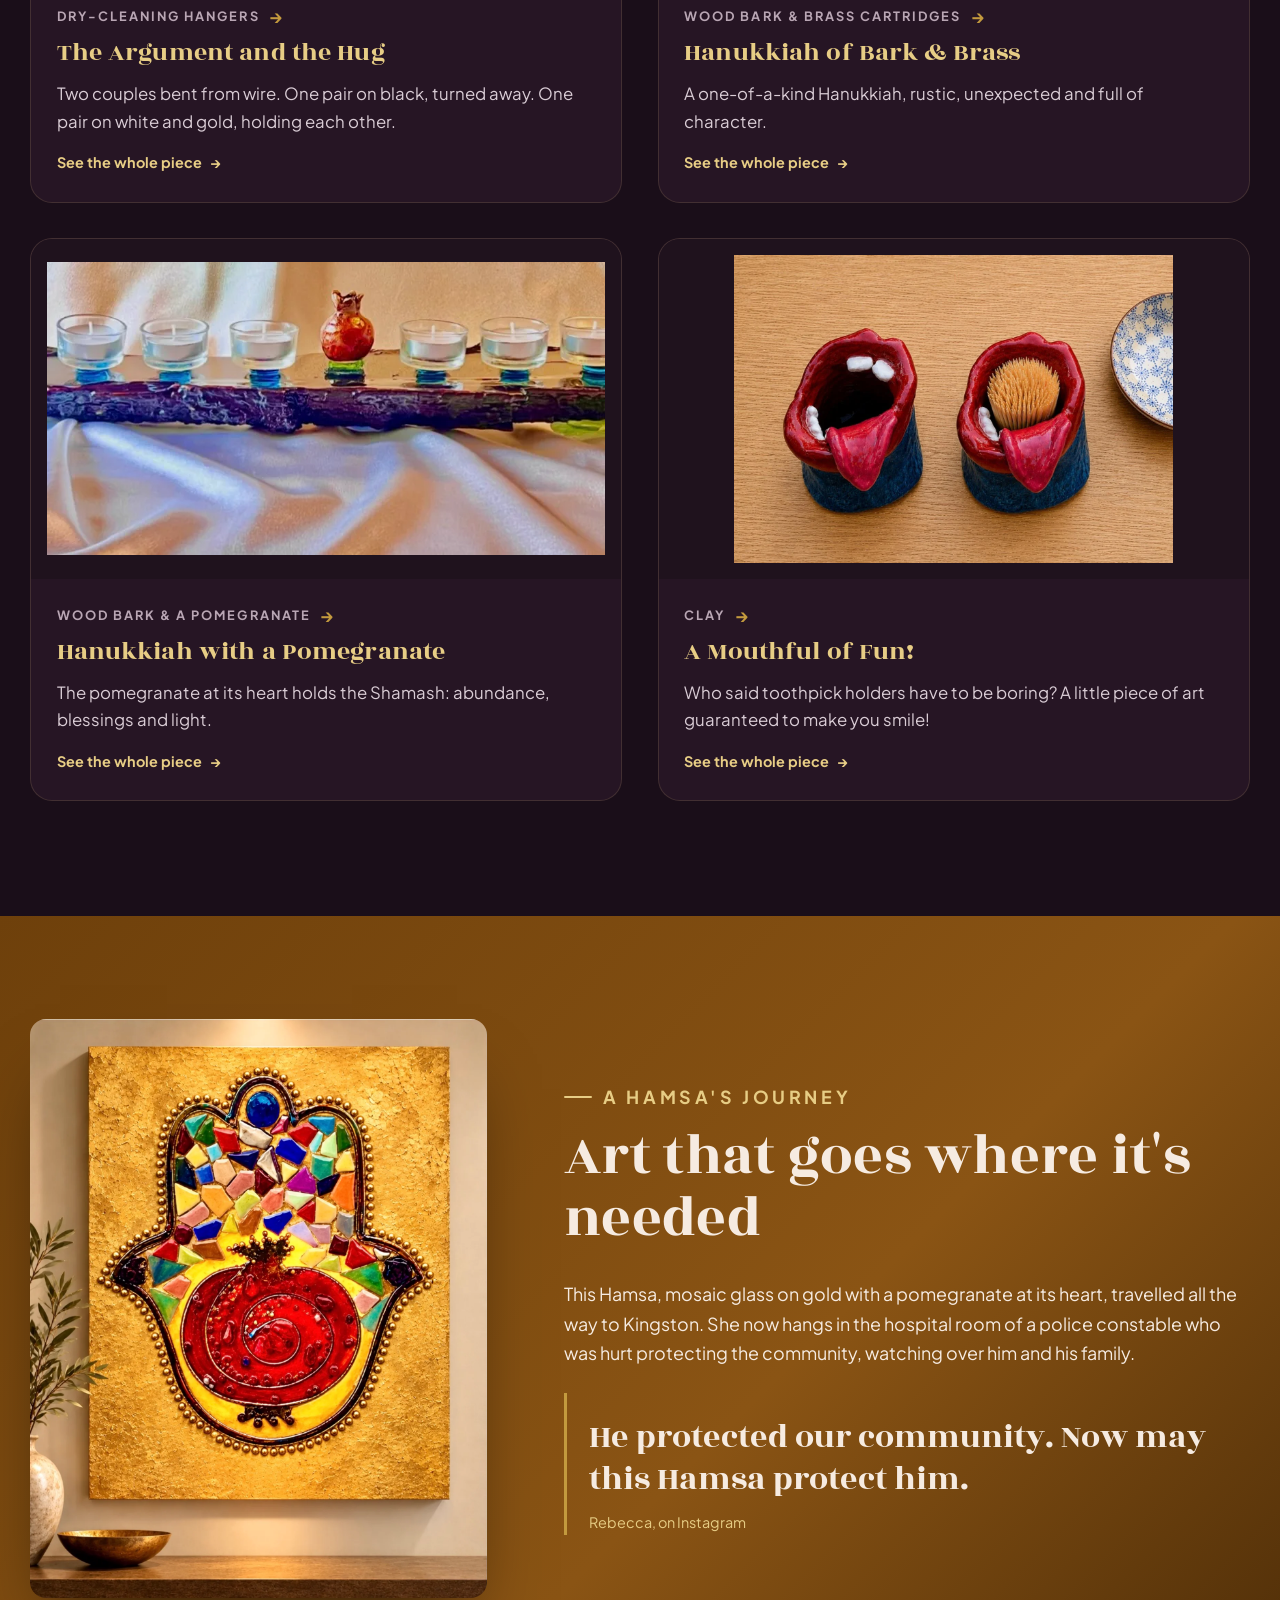
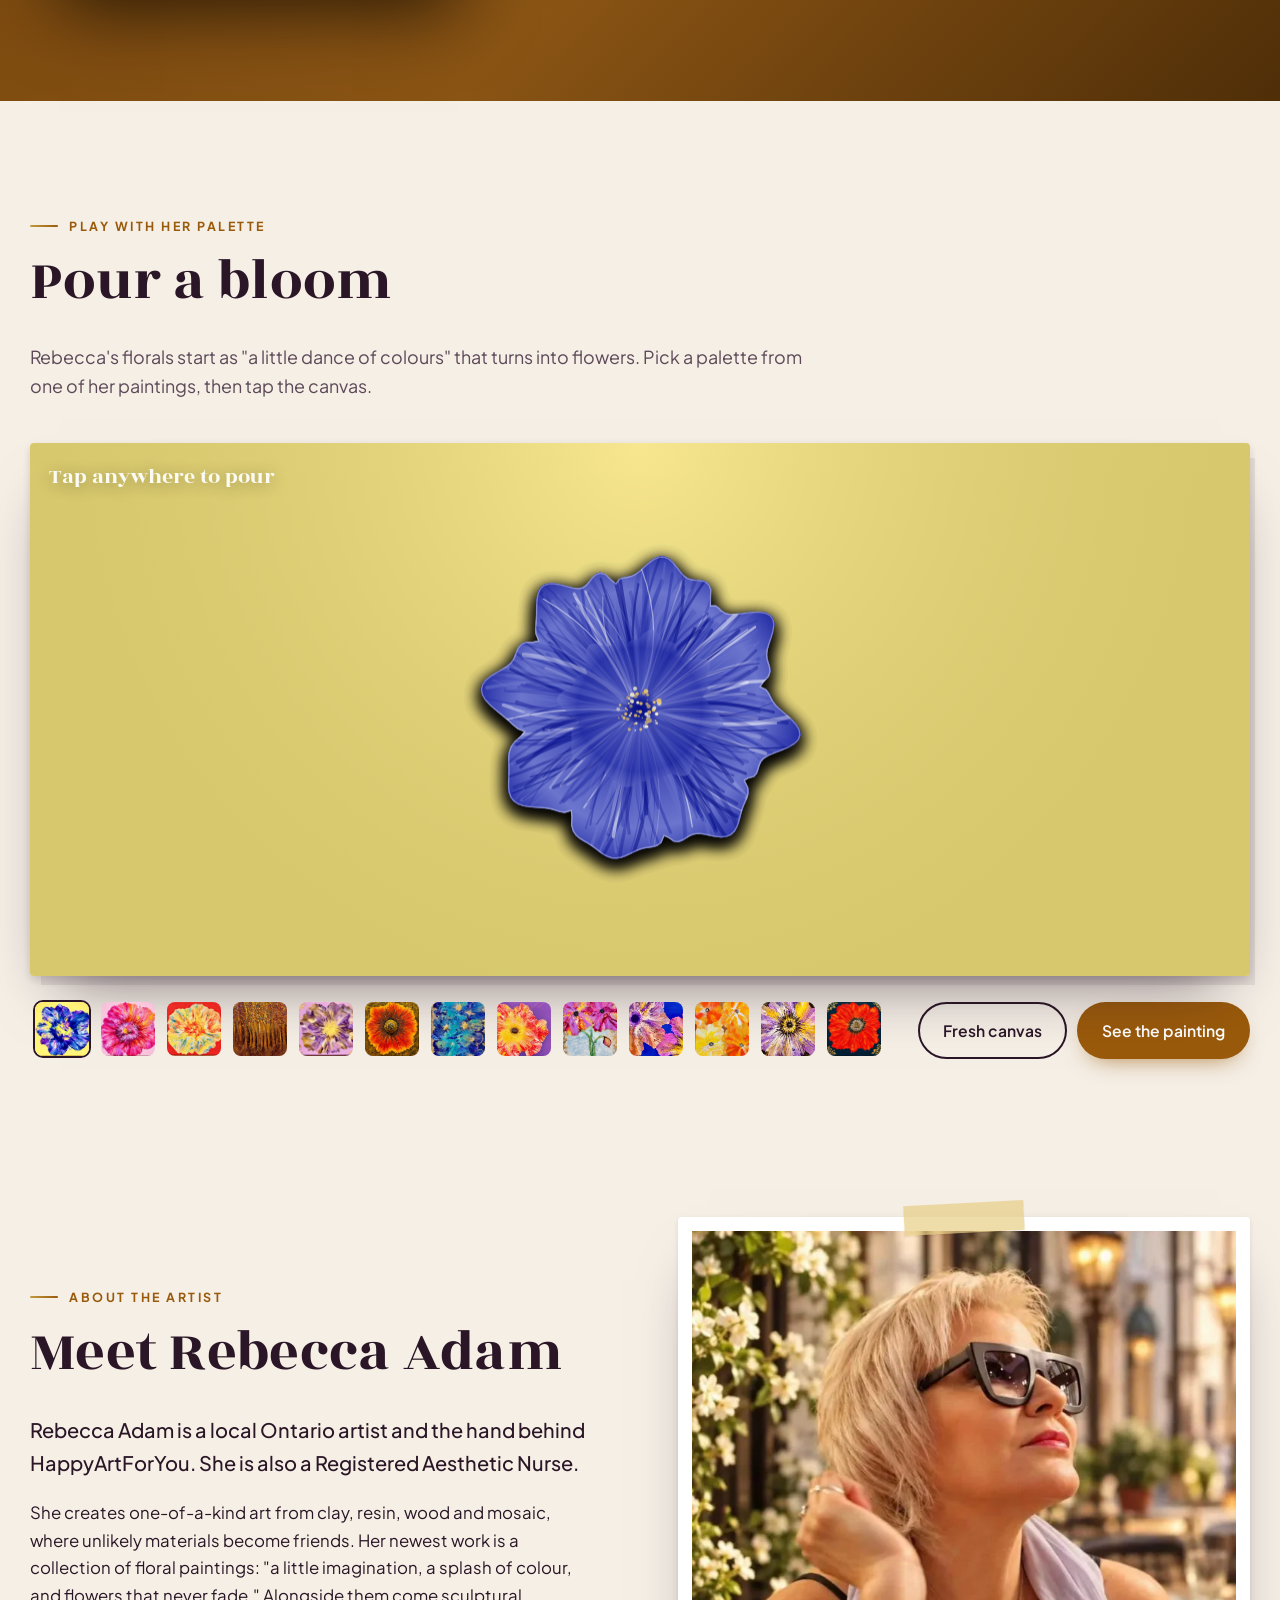
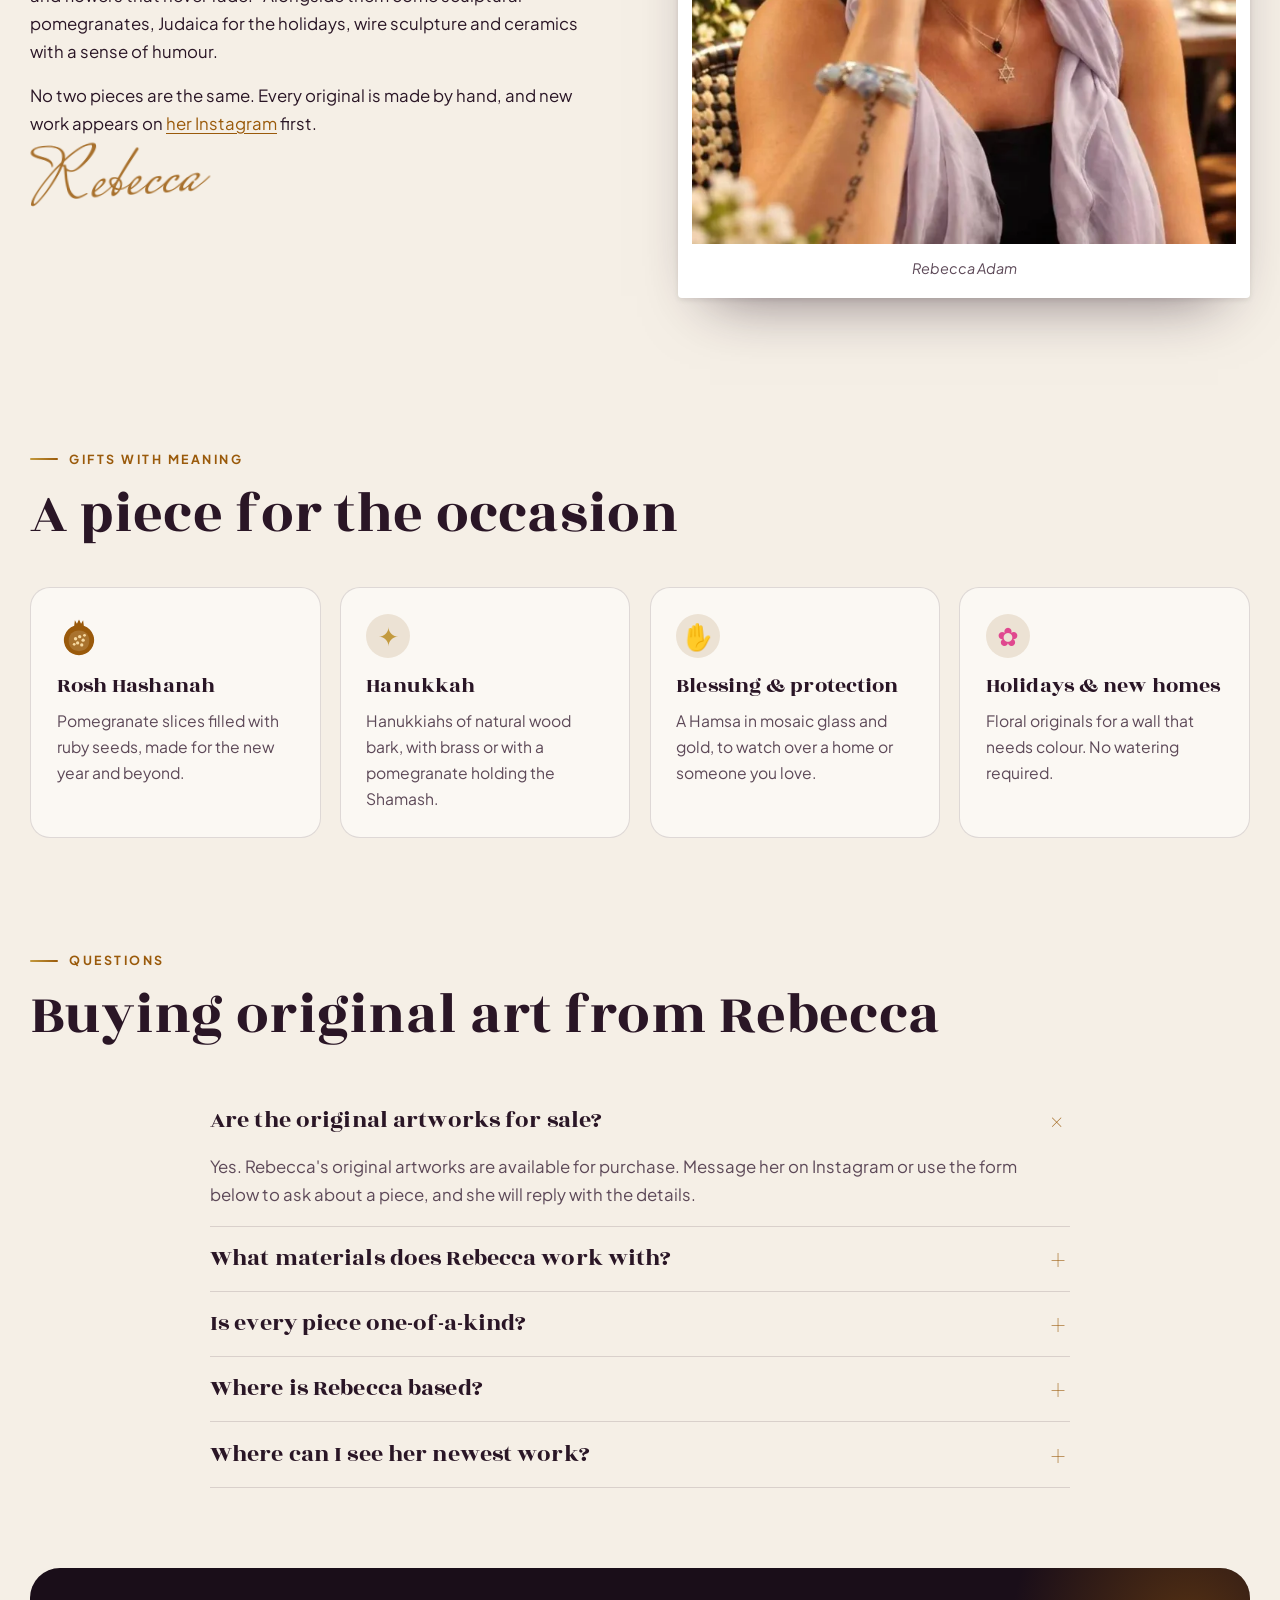
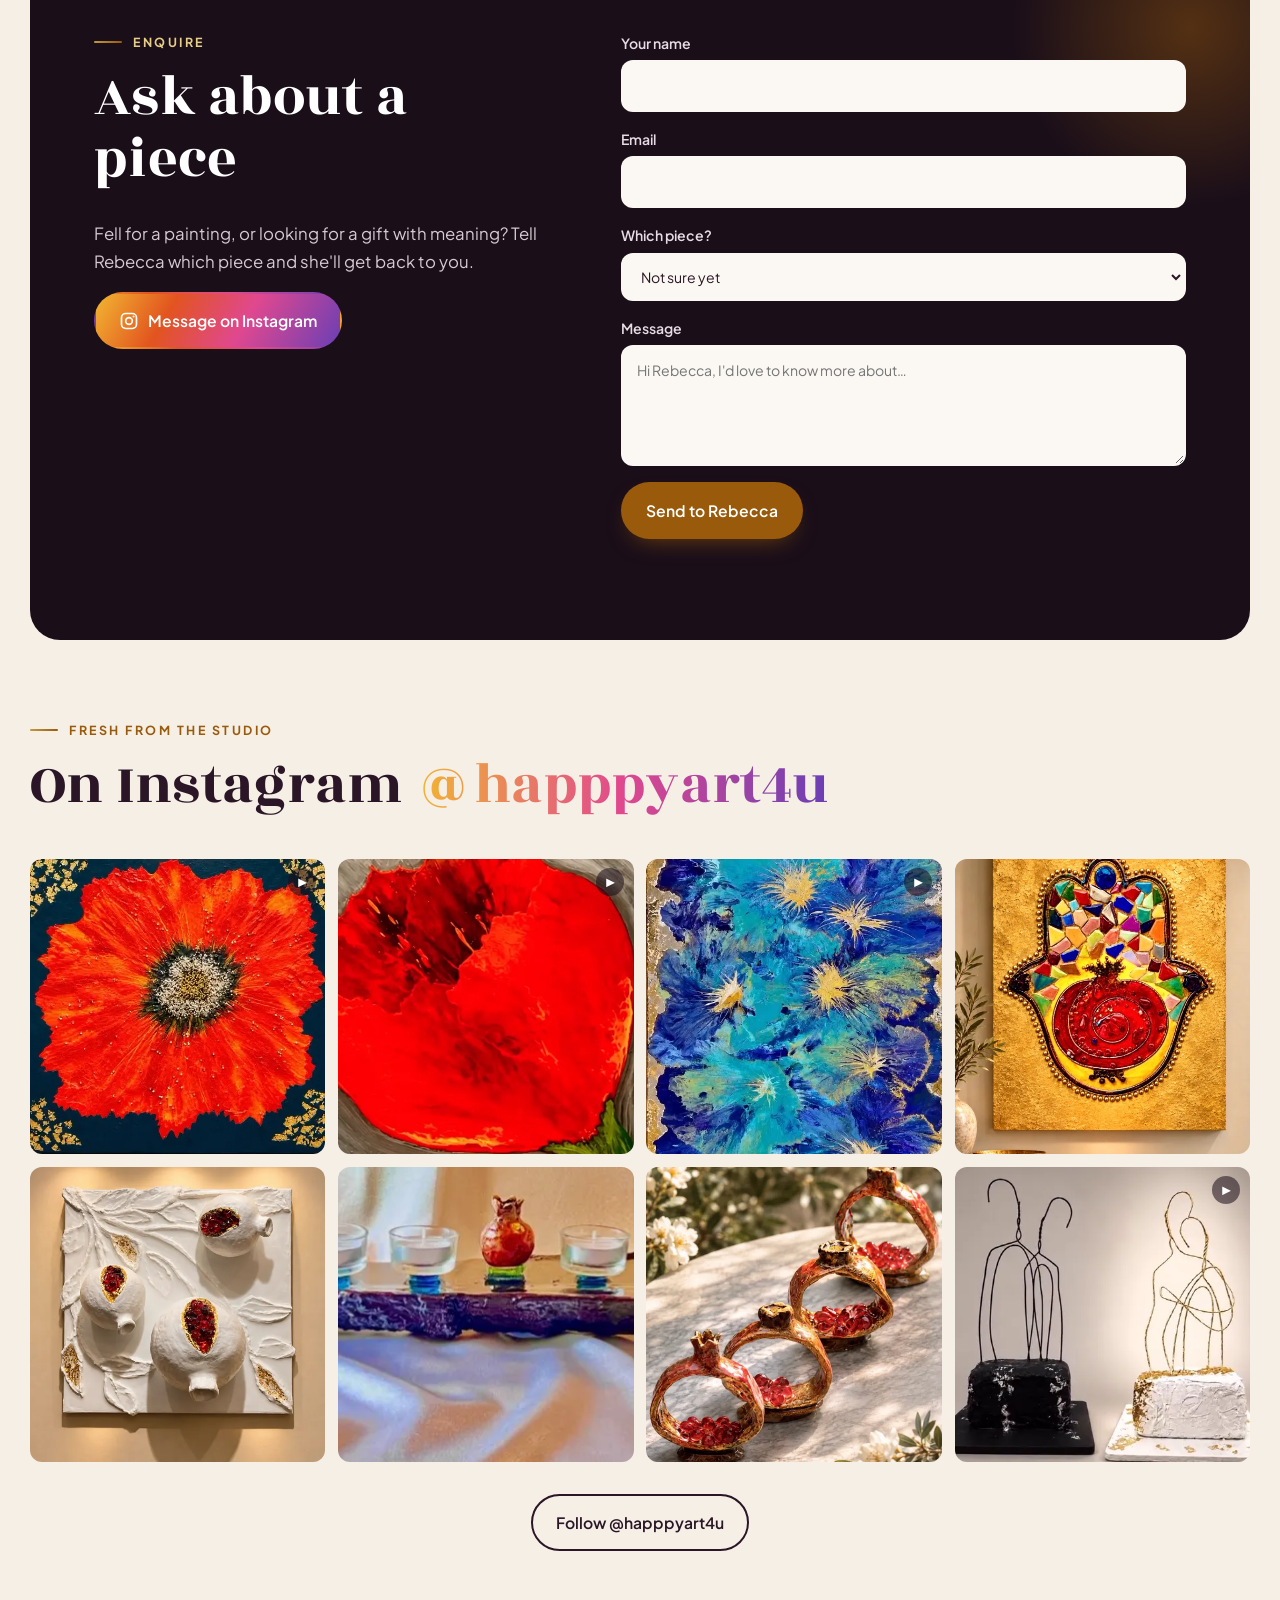
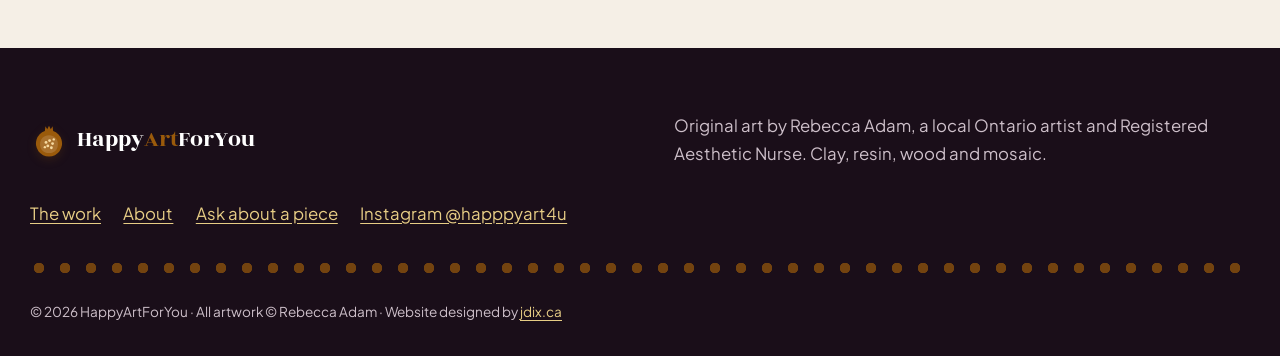
==== commit e0f0e4c7: "Add Little Pomegranate Treasures to the Pomegranate Collection Co-Authored-By: Claude Opus 5.5 <nore" ====
--- a/index.html
+++ b/index.html
@@ -27,7 +27,7 @@
 <link rel="preconnect" href="https://fonts.googleapis.com">
 <link rel="preconnect" href="https://fonts.gstatic.com" crossorigin>
 <link href="https://fonts.googleapis.com/css2?family=Mrs+Saint+Delafield&family=Plus+Jakarta+Sans:ital,wght@0,400;0,500;0,600;0,700;1,400&family=Rozha+One&display=swap" rel="stylesheet">
-<link rel="stylesheet" href="assets/css/site.css?v=22">
+<link rel="stylesheet" href="assets/css/site.css?v=23">
 <script type="application/ld+json">
 {
  "@context": "https://schema.org",
@@ -90,7 +90,7 @@
   {
    "@type": "ItemList",
    "name": "Artwork by Rebecca Adam",
-   "numberOfItems": 45,
+   "numberOfItems": 46,
    "itemListElement": [
     {
      "@type": "ListItem",
@@ -659,6 +659,20 @@
      "position": 40,
      "item": {
       "@type": "VisualArtwork",
+      "name": "Little Pomegranate Treasures",
+      "image": "https://happyart.ca/assets/img/art/little-pomegranate-treasures.webp",
+      "description": "Charming handcrafted pomegranate slices with textured golden-red shells and translucent ruby-like seeds. Each piece has its own shape and personality, making it a delightful decorative accent or a meaningful little gift.",
+      "artform": "Handmade pomegranate slices",
+      "creator": {
+       "@id": "https://happyart.ca/#rebecca"
+      }
+     }
+    },
+    {
+     "@type": "ListItem",
+     "position": 41,
+     "item": {
+      "@type": "VisualArtwork",
       "name": "What We Carry Within",
       "image": "https://happyart.ca/assets/img/art/what-we-carry-within-pomegranates.webp",
       "description": "White textured wall piece with three sculpted pomegranates, each split open to show deep red and gold seeds",
@@ -671,7 +685,7 @@
     },
     {
      "@type": "ListItem",
-     "position": 41,
+     "position": 42,
      "item": {
       "@type": "VisualArtwork",
       "name": "Pomegranate Slices",
@@ -686,7 +700,7 @@
     },
     {
      "@type": "ListItem",
-     "position": 42,
+     "position": 43,
      "item": {
       "@type": "VisualArtwork",
       "name": "Hamsa with a Pomegranate Heart",
@@ -701,7 +715,7 @@
     },
     {
      "@type": "ListItem",
-     "position": 43,
+     "position": 44,
      "item": {
       "@type": "VisualArtwork",
       "name": "Hanukkiah with a Pomegranate",
@@ -716,7 +730,7 @@
     },
     {
      "@type": "ListItem",
-     "position": 44,
+     "position": 45,
      "item": {
       "@type": "VisualArtwork",
       "name": "Hanukkiah of Bark & Brass",
@@ -731,7 +745,7 @@
     },
     {
      "@type": "ListItem",
-     "position": 45,
+     "position": 46,
      "item": {
       "@type": "VisualArtwork",
       "name": "The Argument and the Hug",
@@ -810,7 +824,7 @@
   <div class="section-head">
     <p class="eyebrow">The work</p>
     <h2 id="work-title">Original art, one of each</h2>
-    <p class="lede">Forty-five pieces from Rebecca's studio: her newest floral collection, pomegranates, her Pomegranate and Hamsa collections, Judaica, candle holders and sculpture. Every piece is handmade and one-of-a-kind. Tap any piece to see it larger and ask about it.</p>
+    <p class="lede">Forty-six pieces from Rebecca's studio: her newest floral collection, pomegranates, her Pomegranate and Hamsa collections, Judaica, candle holders and sculpture. Every piece is handmade and one-of-a-kind. Tap any piece to see it larger and ask about it.</p>
   </div>
 
   <div class="filters" role="group" aria-label="Filter the work">
@@ -1164,48 +1178,56 @@
         <span class="piece-palette" aria-hidden="true"><i style="--c:#c8501e"></i><i style="--c:#d9a548"></i><i style="--c:#9e1a14"></i><i style="--c:#2f7a2a"></i><i style="--c:#f2c46a"></i></span></figcaption>
       <template data-detail>{"title":"Pomegranate Candlestick Pair","file":"pomegranate-candlestick-pair","w":1282,"h":1700,"alt":"Pomegranate Candlestick Pair: two round red-gold pomegranate candleholders holding lit tapers, on a tile edged in gold and covered with green leaves","meta":"Handmade candleholders, glossy finish · Pomegranate Collection","words":"","about":"A collection of handcrafted sculptures and candleholders featuring rich shades of red, shimmering gold accents, jewel-like seeds and a glossy finish. Inspired by the timeless symbolism of the pomegranate, these pieces celebrate life, beauty and renewal. Each has its own shape, texture and personality. No two are ever alike.","palette":["#c8501e","#d9a548","#9e1a14","#2f7a2a","#f2c46a"],"ig":"https://www.instagram.com/happpyart4u/","views":[["pomegranate-candlestick-pair",1282,1700],["pomegranate-candlestick-pair-2",1282,926]]}</template>
     </figure>
-    <figure class="piece object" data-type="pomegranates" data-colours="plaster ruby gold" data-i="39">
-      <button class="piece-open" type="button" data-open="39" aria-label="View What We Carry Within larger">
+    <figure class="piece object" data-type="pomcollection pomegranates" data-colours="ruby gold ember" data-i="39">
+      <button class="piece-open" type="button" data-open="39" aria-label="View Little Pomegranate Treasures larger">
+        <span class="piece-frame"><img src="assets/img/art/little-pomegranate-treasures-sm.webp" width="560" height="646" loading="lazy" alt="Little Pomegranate Treasures: four handmade pomegranate slices with textured golden-red shells and crowns, each cradling translucent ruby-red glass seeds, on a marble table"></span>
+      </button>
+      <figcaption><span class="piece-title">Little Pomegranate Treasures</span><span class="piece-meta">Handmade pomegranate slices</span>
+        <span class="piece-palette" aria-hidden="true"><i style="--c:#c0141e"></i><i style="--c:#b8862f"></i><i style="--c:#9a3a1c"></i><i style="--c:#e8d9b8"></i><i style="--c:#5a3a1a"></i></span></figcaption>
+      <template data-detail>{"title":"Little Pomegranate Treasures","file":"little-pomegranate-treasures","w":1282,"h":1478,"alt":"Little Pomegranate Treasures: four handmade pomegranate slices with textured golden-red shells and crowns, each cradling translucent ruby-red glass seeds, on a marble table","meta":"Handmade pomegranate slices · Pomegranate Collection","words":"","about":"Charming handcrafted pomegranate slices with textured golden-red shells and translucent ruby-like seeds. Each piece has its own shape and personality, making it a delightful decorative accent or a meaningful little gift.","palette":["#c0141e","#b8862f","#9a3a1c","#e8d9b8","#5a3a1a"],"ig":"https://www.instagram.com/happpyart4u/"}</template>
+    </figure>
+    <figure class="piece object" data-type="pomegranates" data-colours="plaster ruby gold" data-i="40">
+      <button class="piece-open" type="button" data-open="40" aria-label="View What We Carry Within larger">
         <span class="piece-frame"><img src="assets/img/art/what-we-carry-within-pomegranates-sm.webp" width="560" height="554" loading="lazy" alt="White textured wall piece with three sculpted pomegranates, each split open to show deep red and gold seeds"></span>
       </button>
       <figcaption><span class="piece-title">What We Carry Within</span><span class="piece-meta">Sculptural wall art</span>
         <span class="piece-palette" aria-hidden="true"><i style="--c:#f2ede4"></i><i style="--c:#c8baa8"></i><i style="--c:#a10f1e"></i><i style="--c:#6a0a12"></i><i style="--c:#c9a043"></i></span></figcaption>
       <template data-detail>{"title":"What We Carry Within","file":"what-we-carry-within-pomegranates","w":1282,"h":1268,"alt":"White textured wall piece with three sculpted pomegranates, each split open to show deep red and gold seeds","meta":"Sculptural wall art · 2026","words":"White on the outside. Deep red and gold within.","about":"","palette":["#f2ede4","#c8baa8","#a10f1e","#6a0a12","#c9a043"],"ig":"https://www.instagram.com/happpyart4u/p/Ddsa3kiRZug/"}</template>
     </figure>
-    <figure class="piece object" data-type="pomegranates" data-colours="ruby gold" data-i="40">
-      <button class="piece-open" type="button" data-open="40" aria-label="View Pomegranate Slices larger">
+    <figure class="piece object" data-type="pomegranates" data-colours="ruby gold" data-i="41">
+      <button class="piece-open" type="button" data-open="41" aria-label="View Pomegranate Slices larger">
         <span class="piece-frame"><img src="assets/img/art/pomegranate-slices-ruby-seeds-sm.webp" width="560" height="642" loading="lazy" alt="Four handcrafted pomegranate slices in amber and gold, filled with glowing ruby seeds, on a marble table"></span>
       </button>
       <figcaption><span class="piece-title">Pomegranate Slices</span><span class="piece-meta">Handcrafted pieces</span>
         <span class="piece-palette" aria-hidden="true"><i style="--c:#a20f1f"></i><i style="--c:#e0213a"></i><i style="--c:#b8862e"></i><i style="--c:#f1e7d6"></i><i style="--c:#6f4124"></i></span></figcaption>
       <template data-detail>{"title":"Pomegranate Slices","file":"pomegranate-slices-ruby-seeds","w":1400,"h":1606,"alt":"Four handcrafted pomegranate slices in amber and gold, filled with glowing ruby seeds, on a marble table","meta":"Handcrafted pieces · 2026","words":"Handcrafted and filled with glowing ruby seeds, each piece is completely unique.","about":"","palette":["#a20f1f","#e0213a","#b8862e","#f1e7d6","#6f4124"],"ig":"https://www.instagram.com/happpyart4u/p/DcxobNdx9zD/"}</template>
     </figure>
-    <figure class="piece object" data-type="judaica hamsa" data-colours="gold ruby cobalt" data-i="41">
-      <button class="piece-open" type="button" data-open="41" aria-label="View Hamsa with a Pomegranate Heart larger">
+    <figure class="piece object" data-type="judaica hamsa" data-colours="gold ruby cobalt" data-i="42">
+      <button class="piece-open" type="button" data-open="42" aria-label="View Hamsa with a Pomegranate Heart larger">
         <span class="piece-frame"><img src="assets/img/art/hamsa-with-pomegranate-heart-sm.webp" width="560" height="710" loading="lazy" alt="Hamsa hand in multicoloured mosaic glass with a red pomegranate at its heart, on a gold canvas"></span>
       </button>
       <figcaption><span class="piece-title">Hamsa with a Pomegranate Heart</span><span class="piece-meta">Mosaic wall art</span>
         <span class="piece-palette" aria-hidden="true"><i style="--c:#ba0c16"></i><i style="--c:#be9340"></i><i style="--c:#1d4fa0"></i><i style="--c:#2aa39a"></i><i style="--c:#e8c53a"></i></span></figcaption>
       <template data-detail>{"title":"Hamsa with a Pomegranate Heart","file":"hamsa-with-pomegranate-heart","w":1400,"h":1774,"alt":"Hamsa hand in multicoloured mosaic glass with a red pomegranate at its heart, on a gold canvas","meta":"Mosaic wall art · 2026","words":"","about":"","palette":["#ba0c16","#be9340","#1d4fa0","#2aa39a","#e8c53a"],"ig":"https://www.instagram.com/happpyart4u/p/Dd5Eqd_xvyH/"}</template>
     </figure>
-    <figure class="piece object" data-type="judaica candles" data-colours="ruby cobalt" data-i="42">
-      <button class="piece-open" type="button" data-open="42" aria-label="View Hanukkiah with a Pomegranate larger">
+    <figure class="piece object" data-type="judaica candles" data-colours="ruby cobalt" data-i="43">
+      <button class="piece-open" type="button" data-open="43" aria-label="View Hanukkiah with a Pomegranate larger">
         <span class="piece-frame"><img src="assets/img/art/hanukkiah-wood-bark-pomegranate-sm.webp" width="560" height="294" loading="lazy" alt="Hanukkiah made from a long piece of natural wood bark with glass candle cups and a red pomegranate holding the Shamash"></span>
       </button>
       <figcaption><span class="piece-title">Hanukkiah with a Pomegranate</span><span class="piece-meta">Natural wood bark</span>
         <span class="piece-palette" aria-hidden="true"><i style="--c:#4a2a52"></i><i style="--c:#8c5943"></i><i style="--c:#2ea0d8"></i><i style="--c:#c8241a"></i><i style="--c:#f1e7d6"></i></span></figcaption>
       <template data-detail>{"title":"Hanukkiah with a Pomegranate","file":"hanukkiah-wood-bark-pomegranate","w":800,"h":420,"alt":"Hanukkiah made from a long piece of natural wood bark with glass candle cups and a red pomegranate holding the Shamash","meta":"Natural wood bark · 2026","words":"A pomegranate at its heart holding the Shamash, a symbol of abundance, blessings and light.","about":"","palette":["#4a2a52","#8c5943","#2ea0d8","#c8241a","#f1e7d6"],"ig":"https://www.instagram.com/happpyart4u/p/Dcxp7-NxDfS/"}</template>
     </figure>
-    <figure class="piece object" data-type="judaica candles" data-colours="gold" data-i="43">
-      <button class="piece-open" type="button" data-open="43" aria-label="View Hanukkiah of Bark &amp; Brass larger">
+    <figure class="piece object" data-type="judaica candles" data-colours="gold" data-i="44">
+      <button class="piece-open" type="button" data-open="44" aria-label="View Hanukkiah of Bark &amp; Brass larger">
         <span class="piece-frame"><img src="assets/img/art/hanukkiah-wood-bark-brass-sm.webp" width="560" height="294" loading="lazy" alt="Rustic Hanukkiah made from natural wood bark with nine brass cartridge candle holders set in turquoise"></span>
       </button>
       <figcaption><span class="piece-title">Hanukkiah of Bark &amp; Brass</span><span class="piece-meta">Wood bark and brass cartridges</span>
         <span class="piece-palette" aria-hidden="true"><i style="--c:#3a2614"></i><i style="--c:#6f5d40"></i><i style="--c:#c99a3a"></i><i style="--c:#2bb3a8"></i><i style="--c:#f1e7d6"></i></span></figcaption>
       <template data-detail>{"title":"Hanukkiah of Bark & Brass","file":"hanukkiah-wood-bark-brass","w":898,"h":470,"alt":"Rustic Hanukkiah made from natural wood bark with nine brass cartridge candle holders set in turquoise","meta":"Wood bark and brass cartridges · 2026","words":"Rustic, unexpected, and full of character.","about":"","palette":["#3a2614","#6f5d40","#c99a3a","#2bb3a8","#f1e7d6"],"ig":"https://www.instagram.com/happpyart4u/p/DcxpfGLxDus/"}</template>
     </figure>
-    <figure class="piece object" data-type="sculpture" data-colours="plaster gold" data-i="44">
-      <button class="piece-open" type="button" data-open="44" aria-label="View The Argument and the Hug larger">
+    <figure class="piece object" data-type="sculpture" data-colours="plaster gold" data-i="45">
+      <button class="piece-open" type="button" data-open="45" aria-label="View The Argument and the Hug larger">
         <span class="piece-frame"><img src="assets/img/art/the-argument-and-the-hug-sculpture-sm.webp" width="560" height="442" loading="lazy" alt="Two wire-figure sculptures: a black pair standing apart on a black base, and a gold pair embracing on a white base"></span>
       </button>
       <figcaption><span class="piece-title">The Argument and the Hug</span><span class="piece-meta">Mixed media sculpture</span>
@@ -1381,6 +1403,7 @@
         <option>Pomegranate on Ivy Leaves</option>
         <option>Garnet Pomegranate</option>
         <option>Pomegranate Candlestick Pair</option>
+        <option>Little Pomegranate Treasures</option>
         <option>What We Carry Within</option>
         <option>Pomegranate Slices</option>
         <option>Hamsa with a Pomegranate Heart</option>
@@ -1447,6 +1470,6 @@
   </div>
 </dialog>
 
-<script src="assets/js/site.js?v=22" defer></script>
+<script src="assets/js/site.js?v=23" defer></script>
 </body>
 </html>
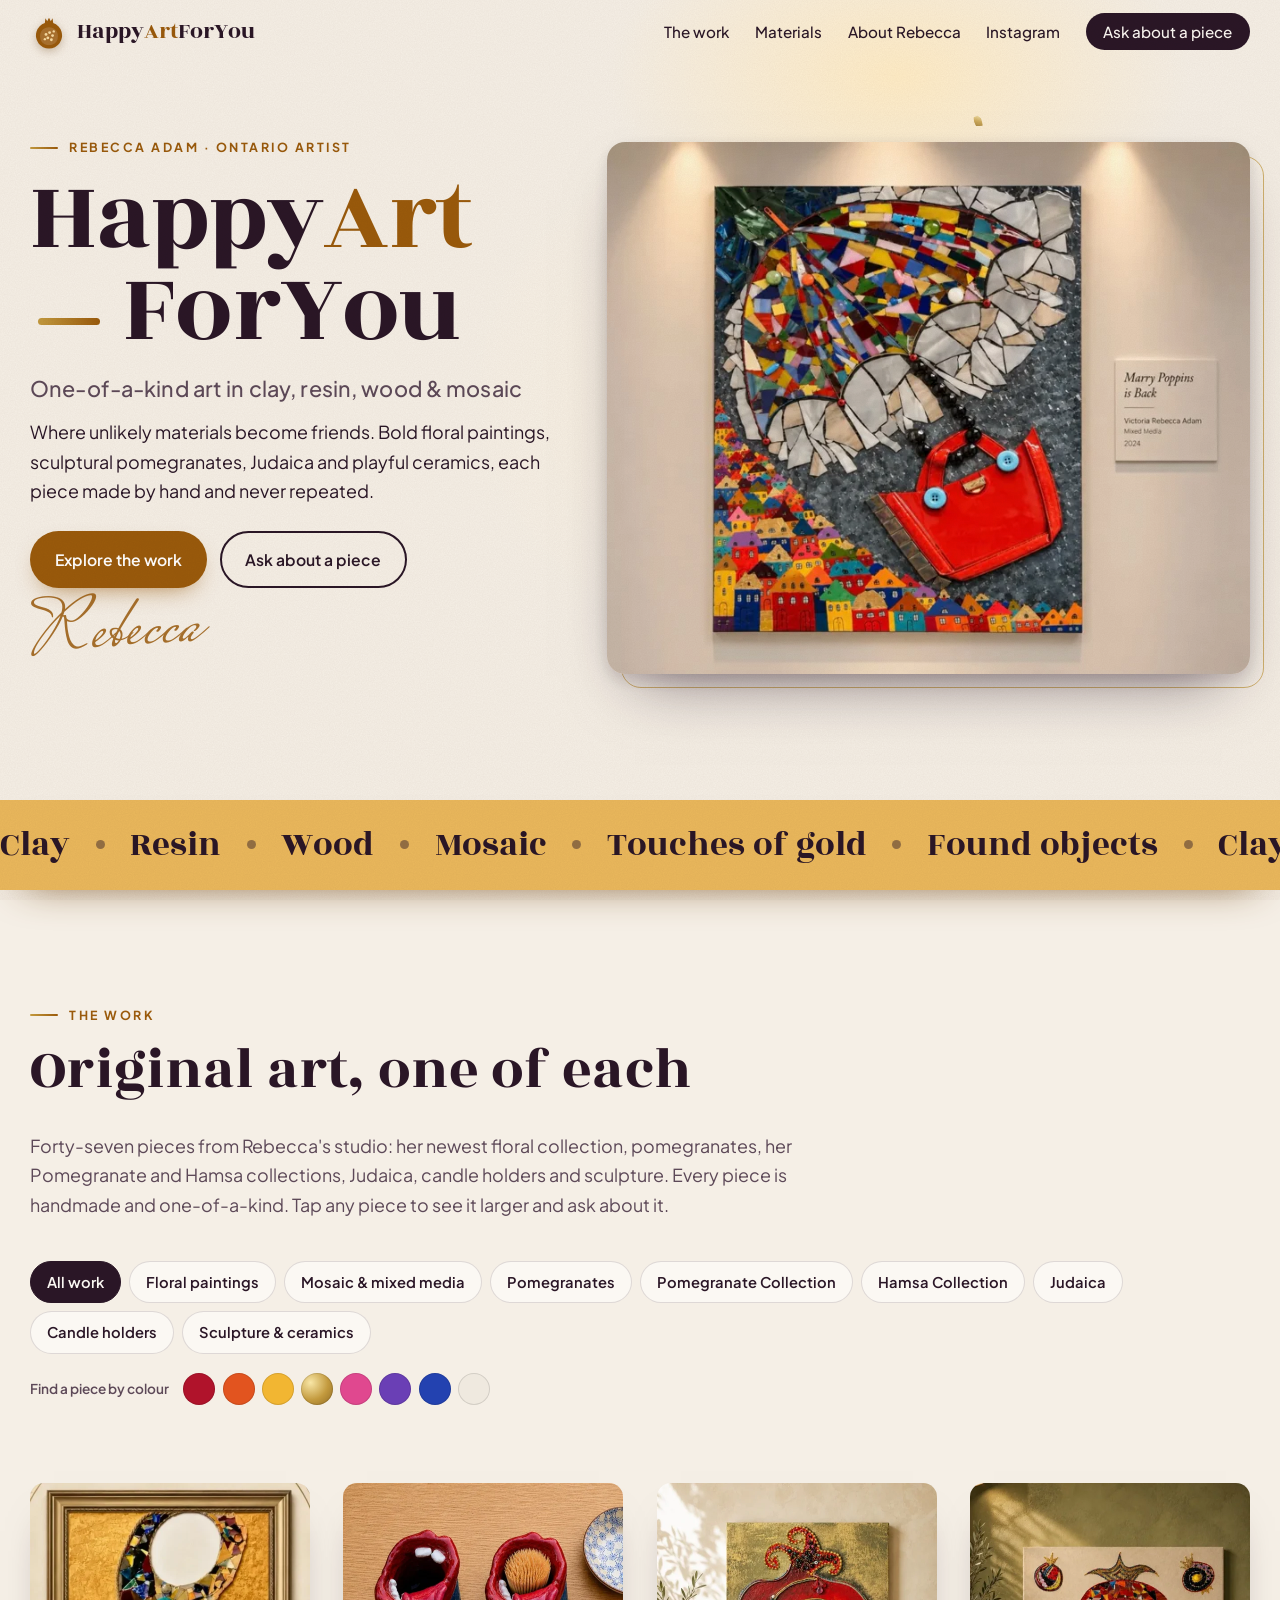
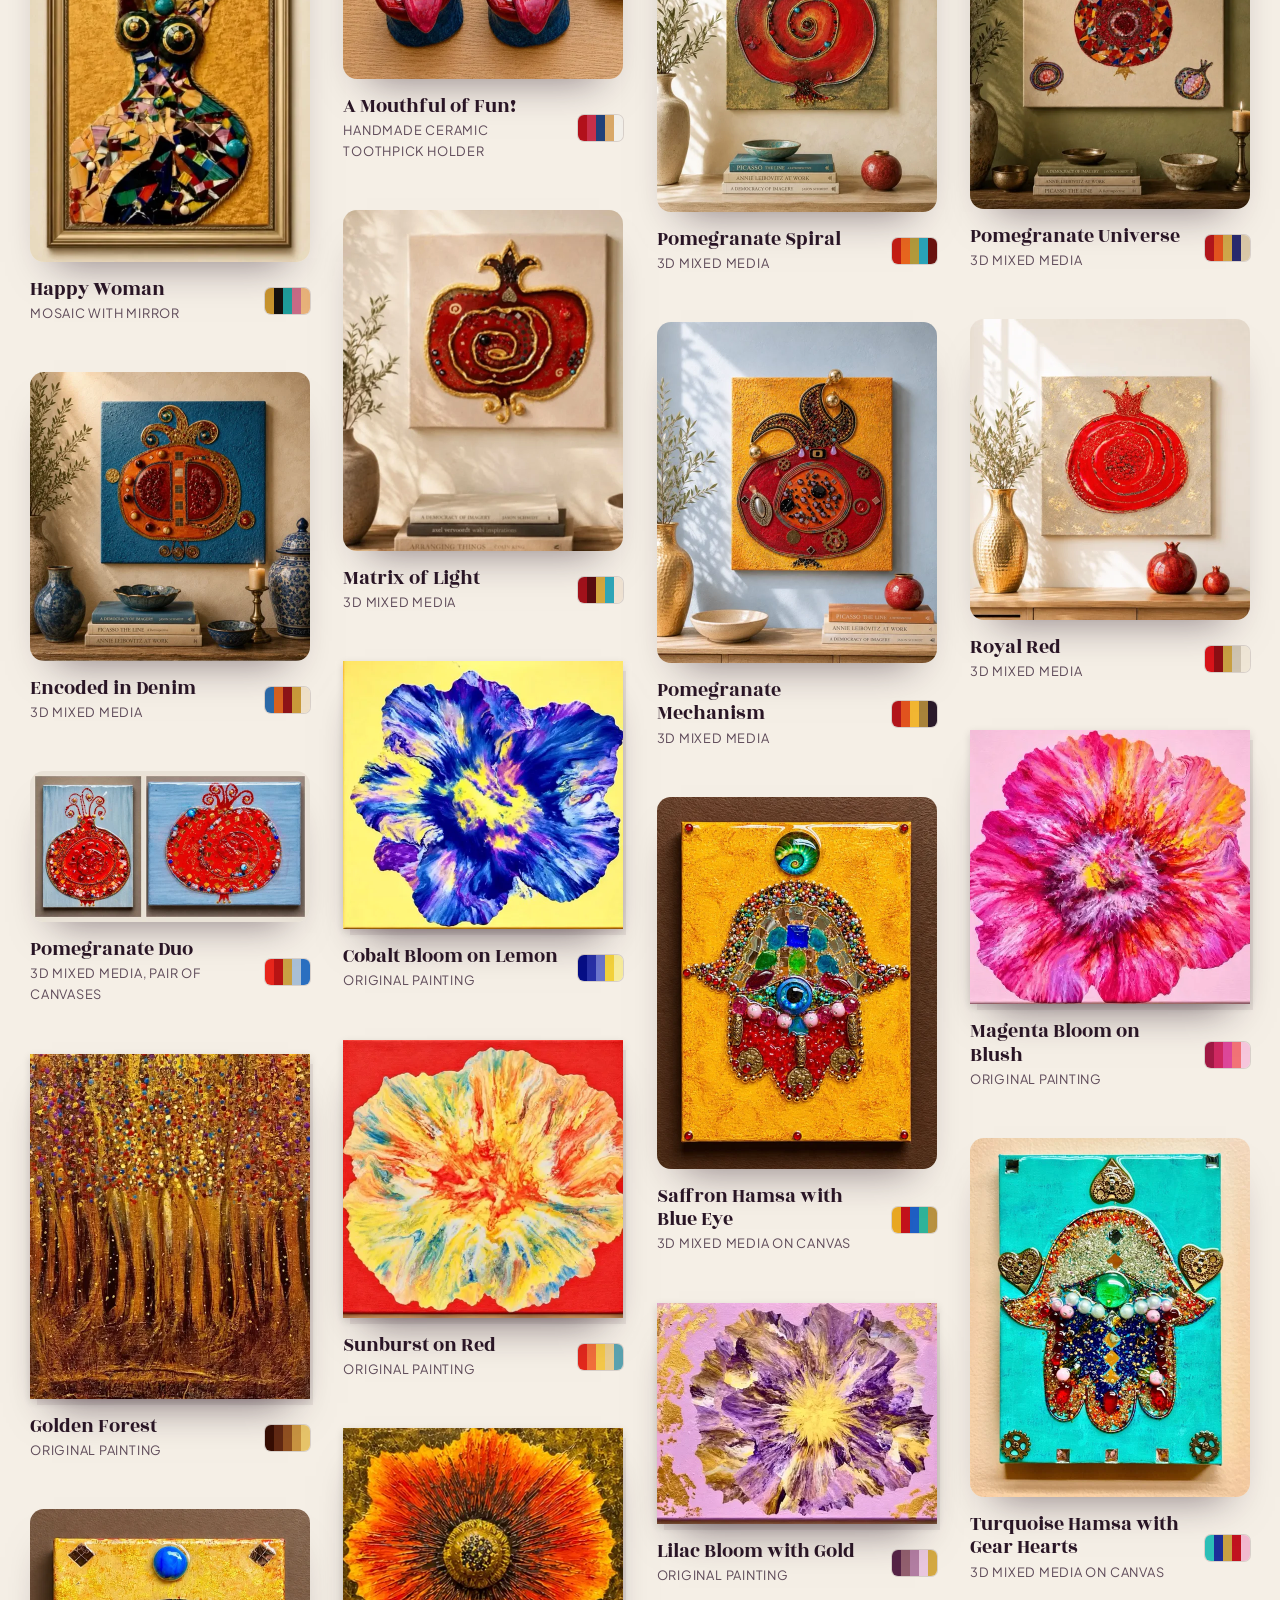
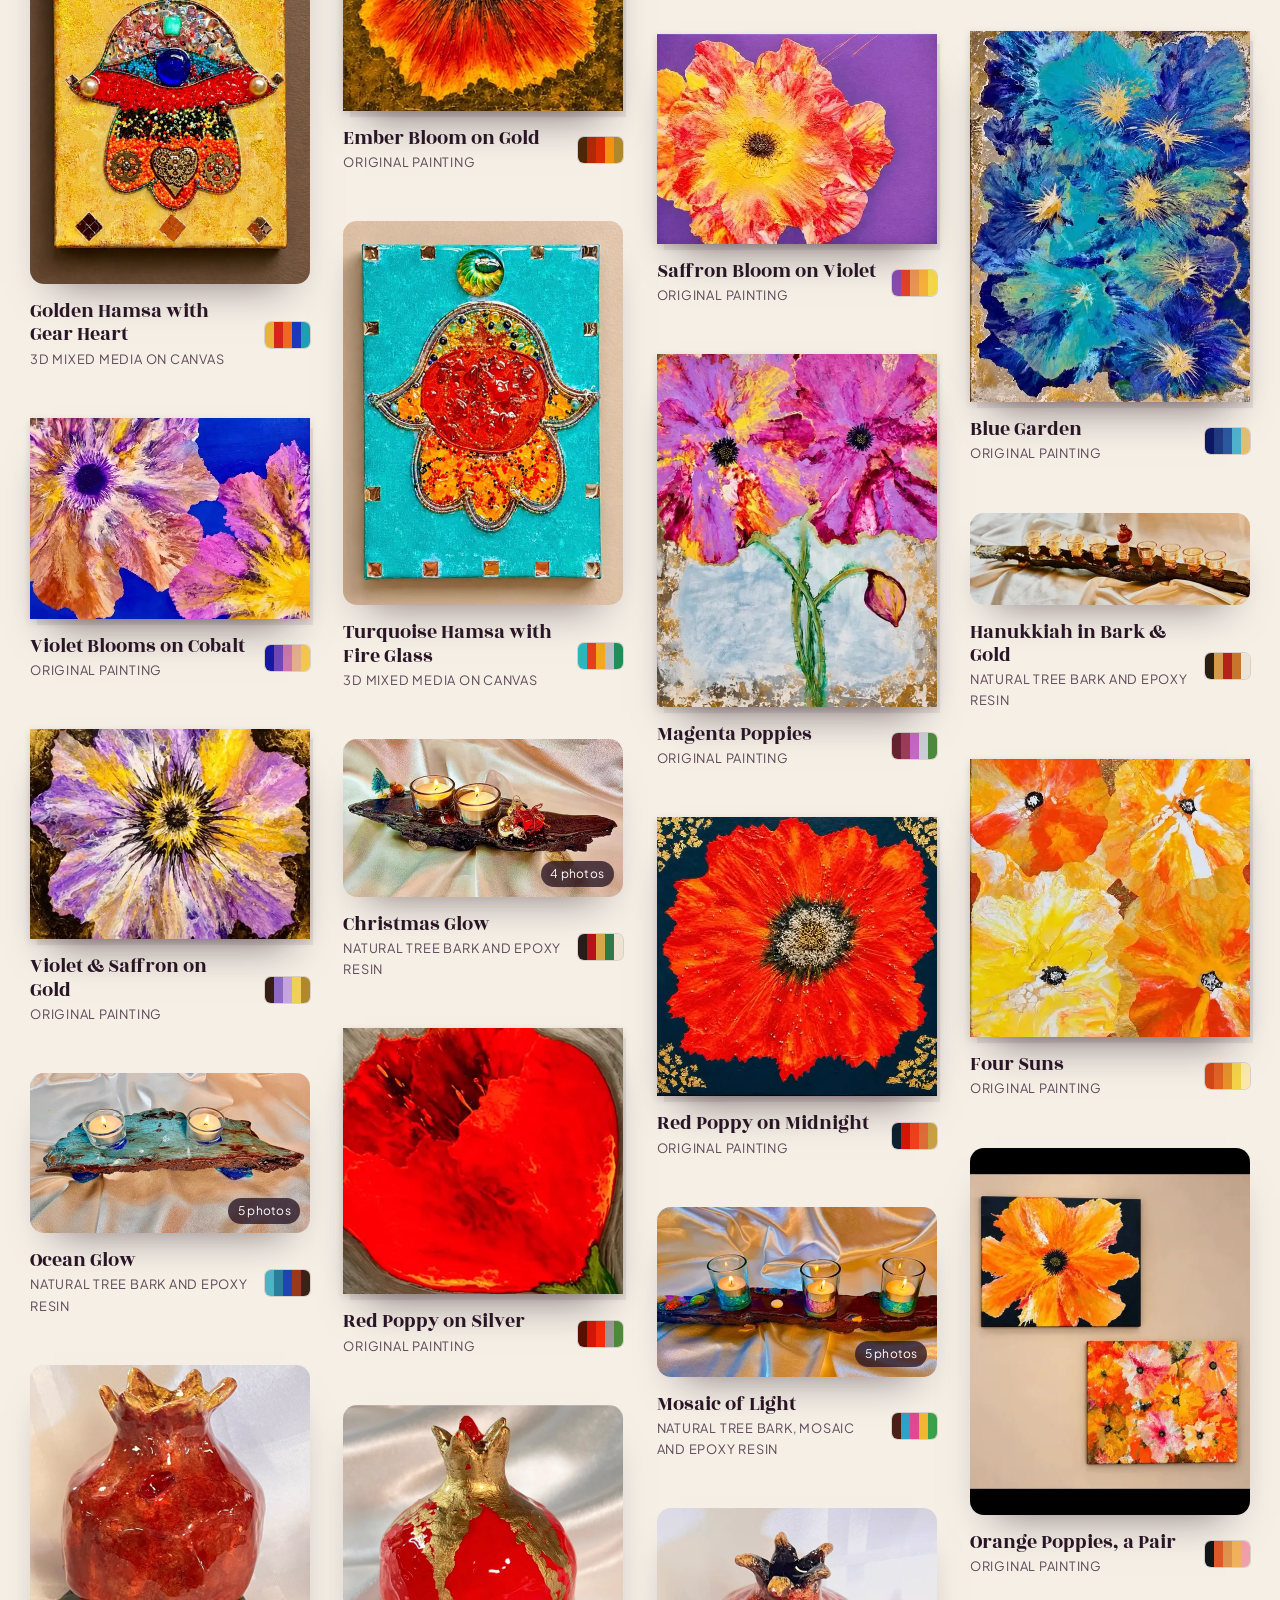
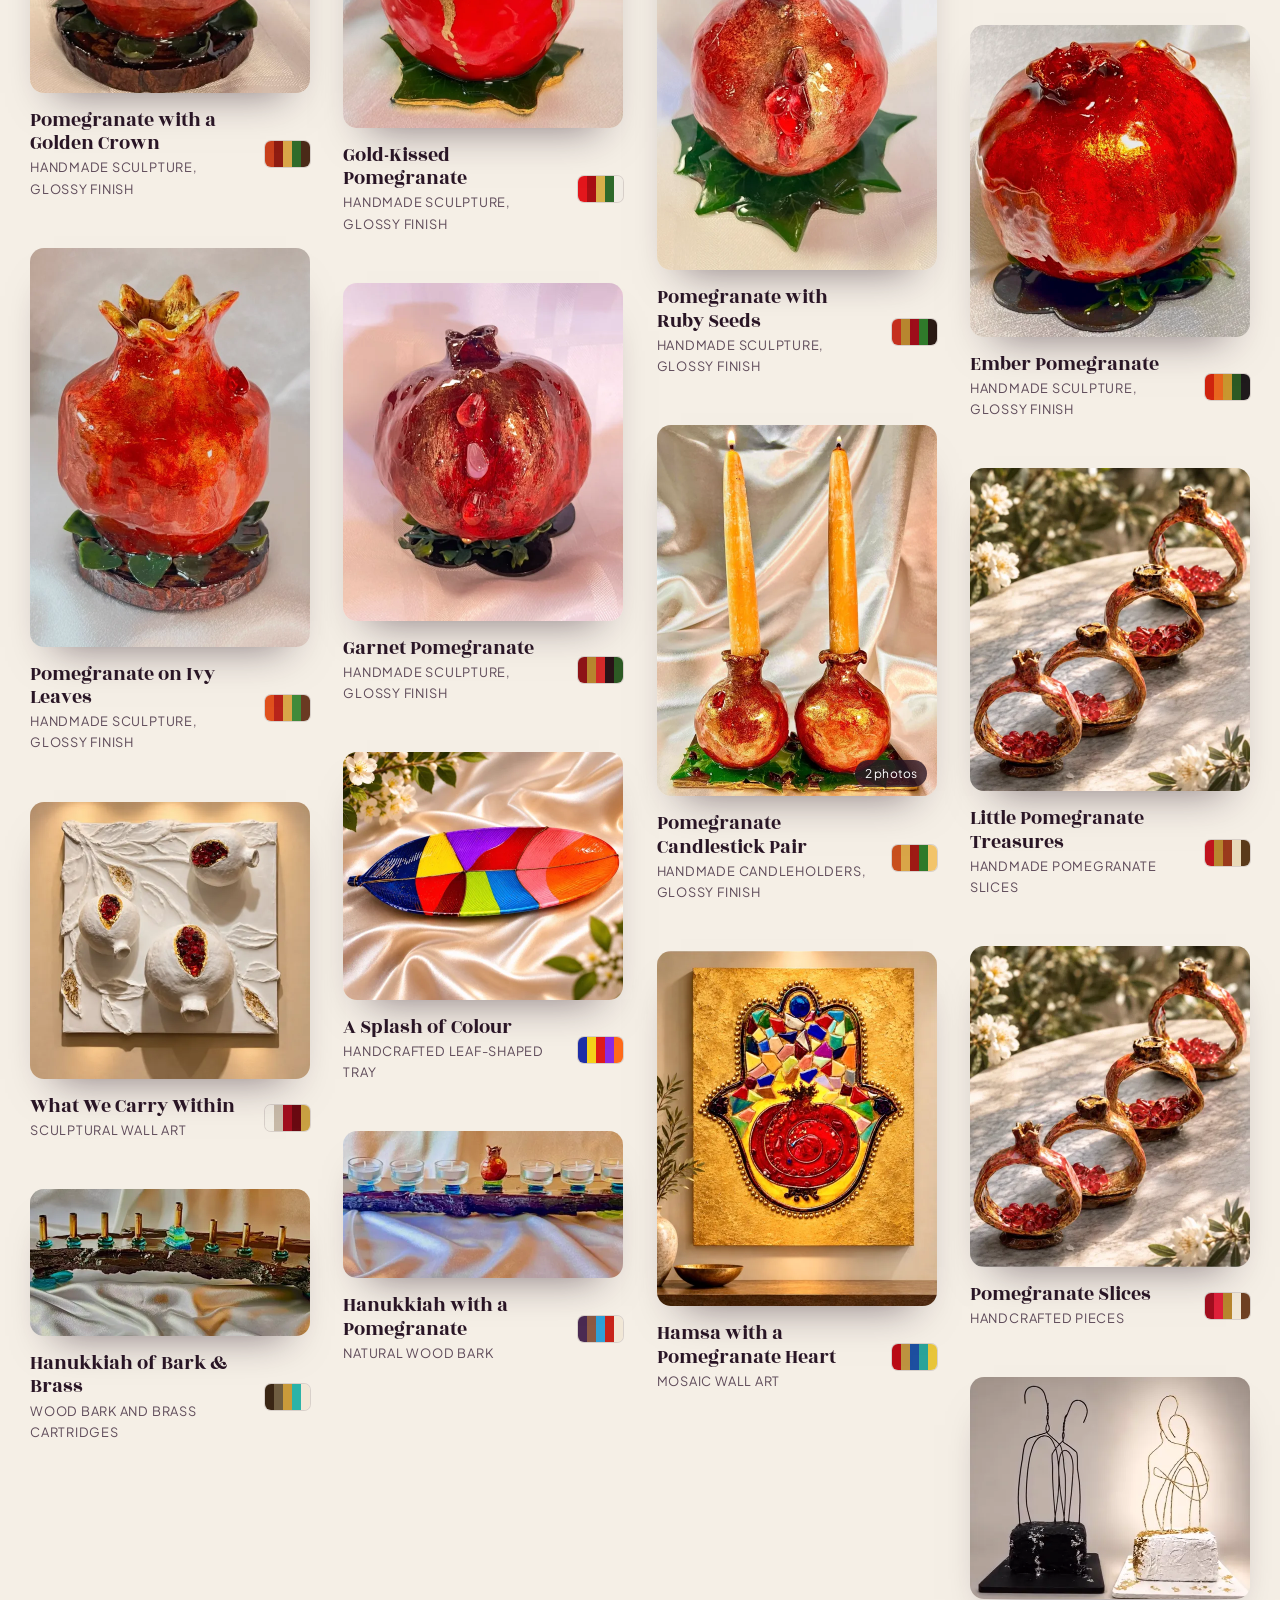
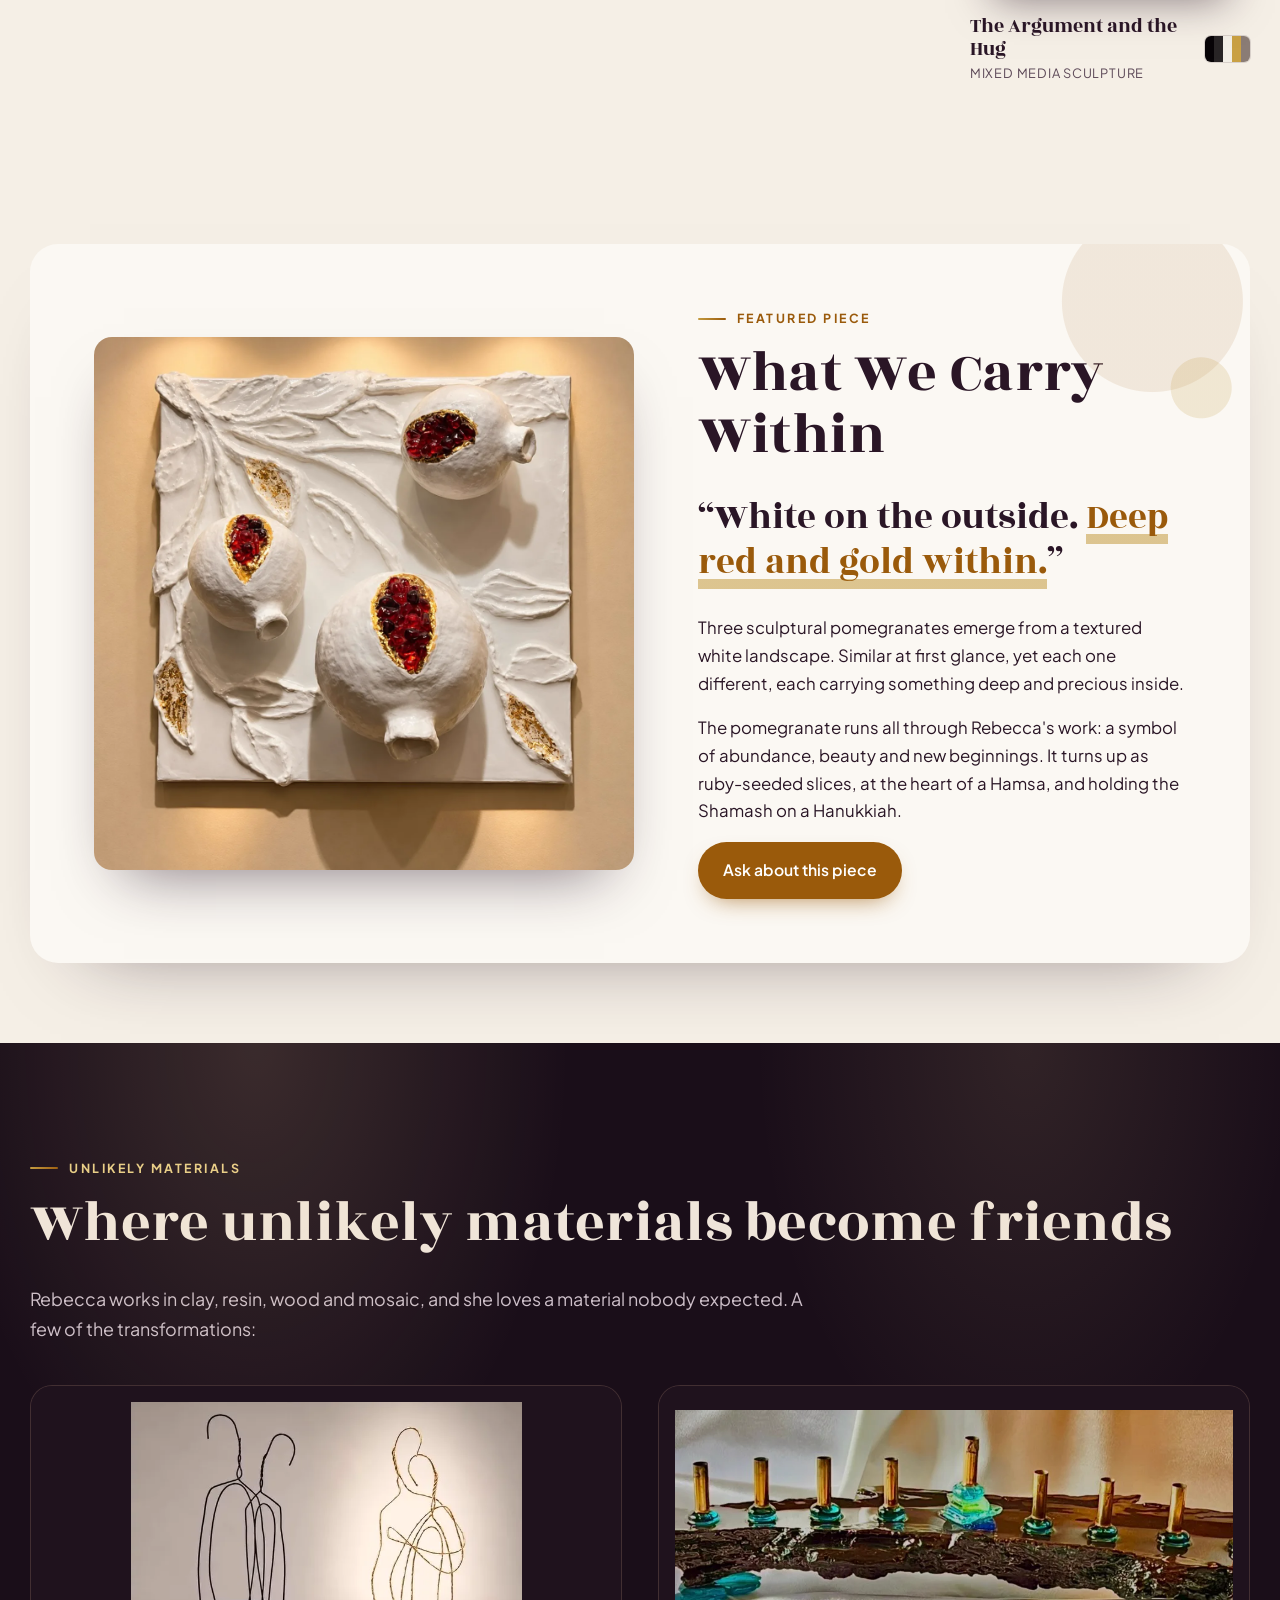
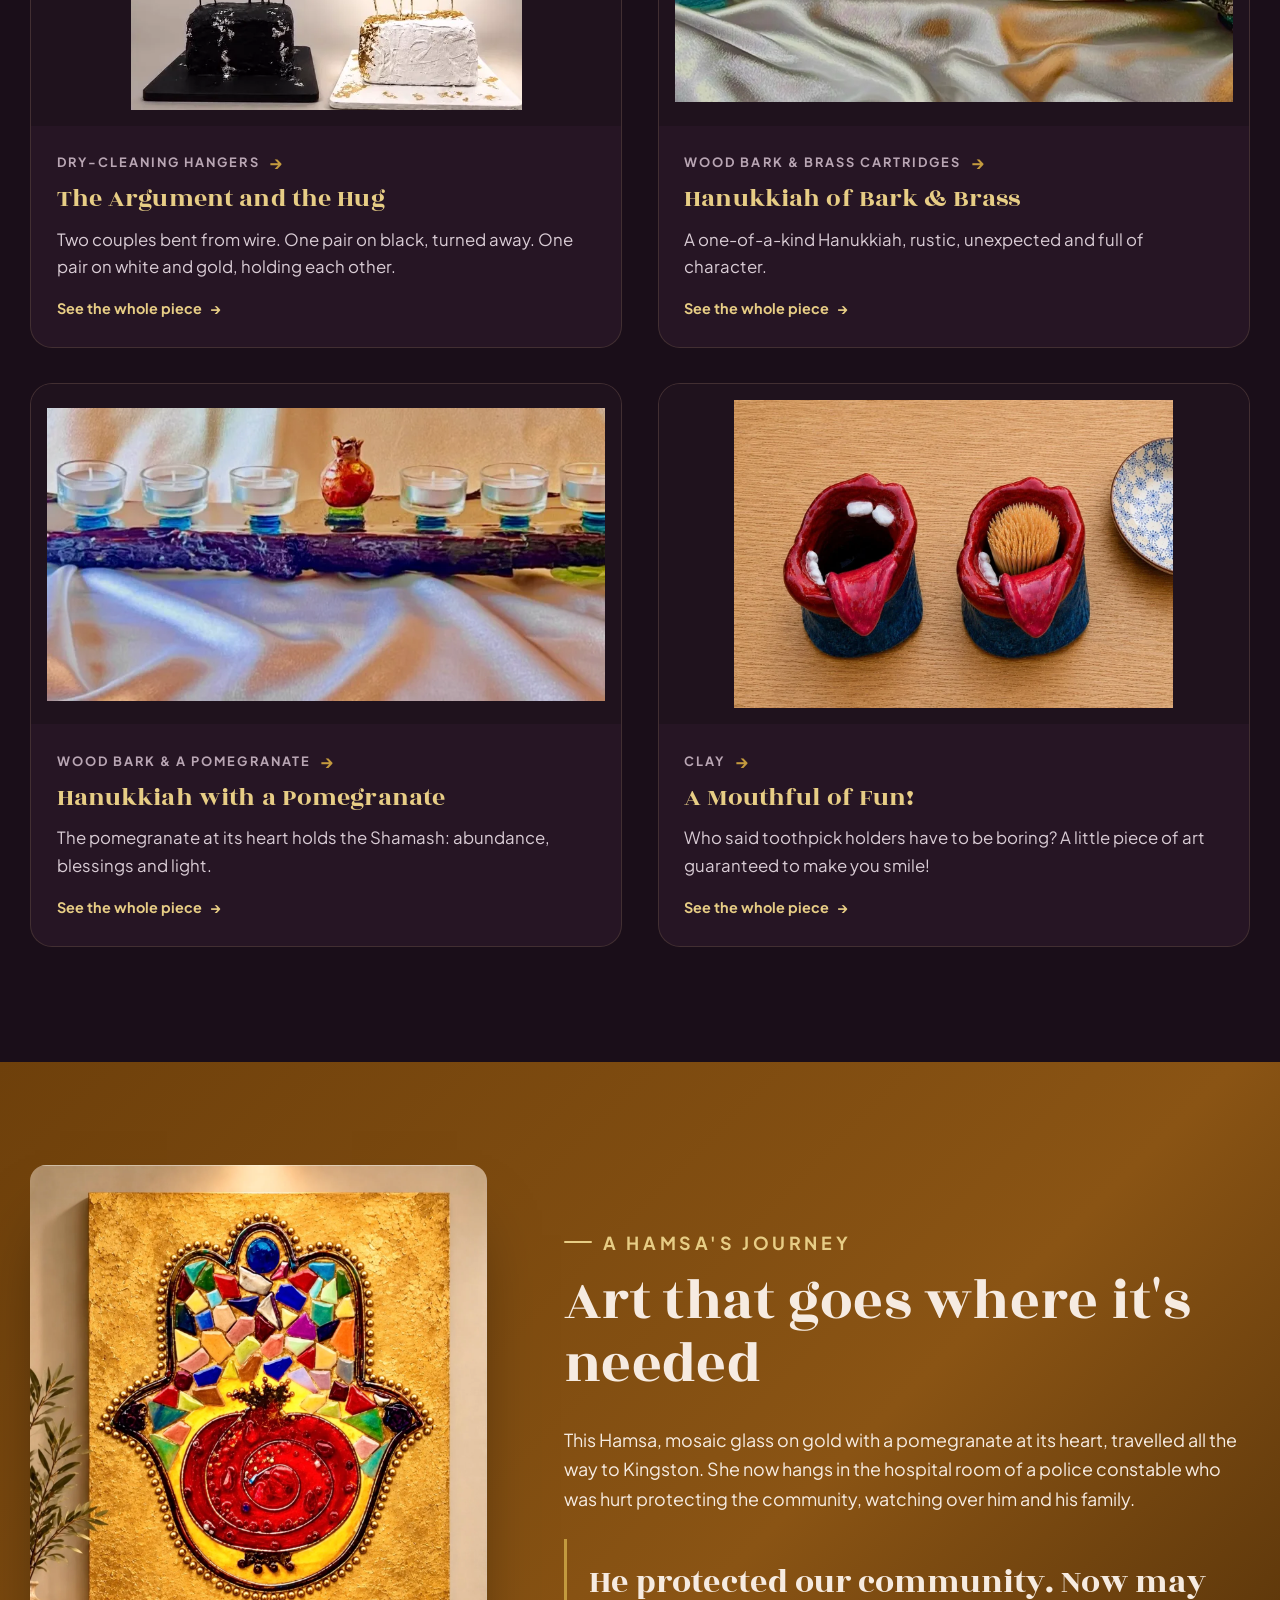
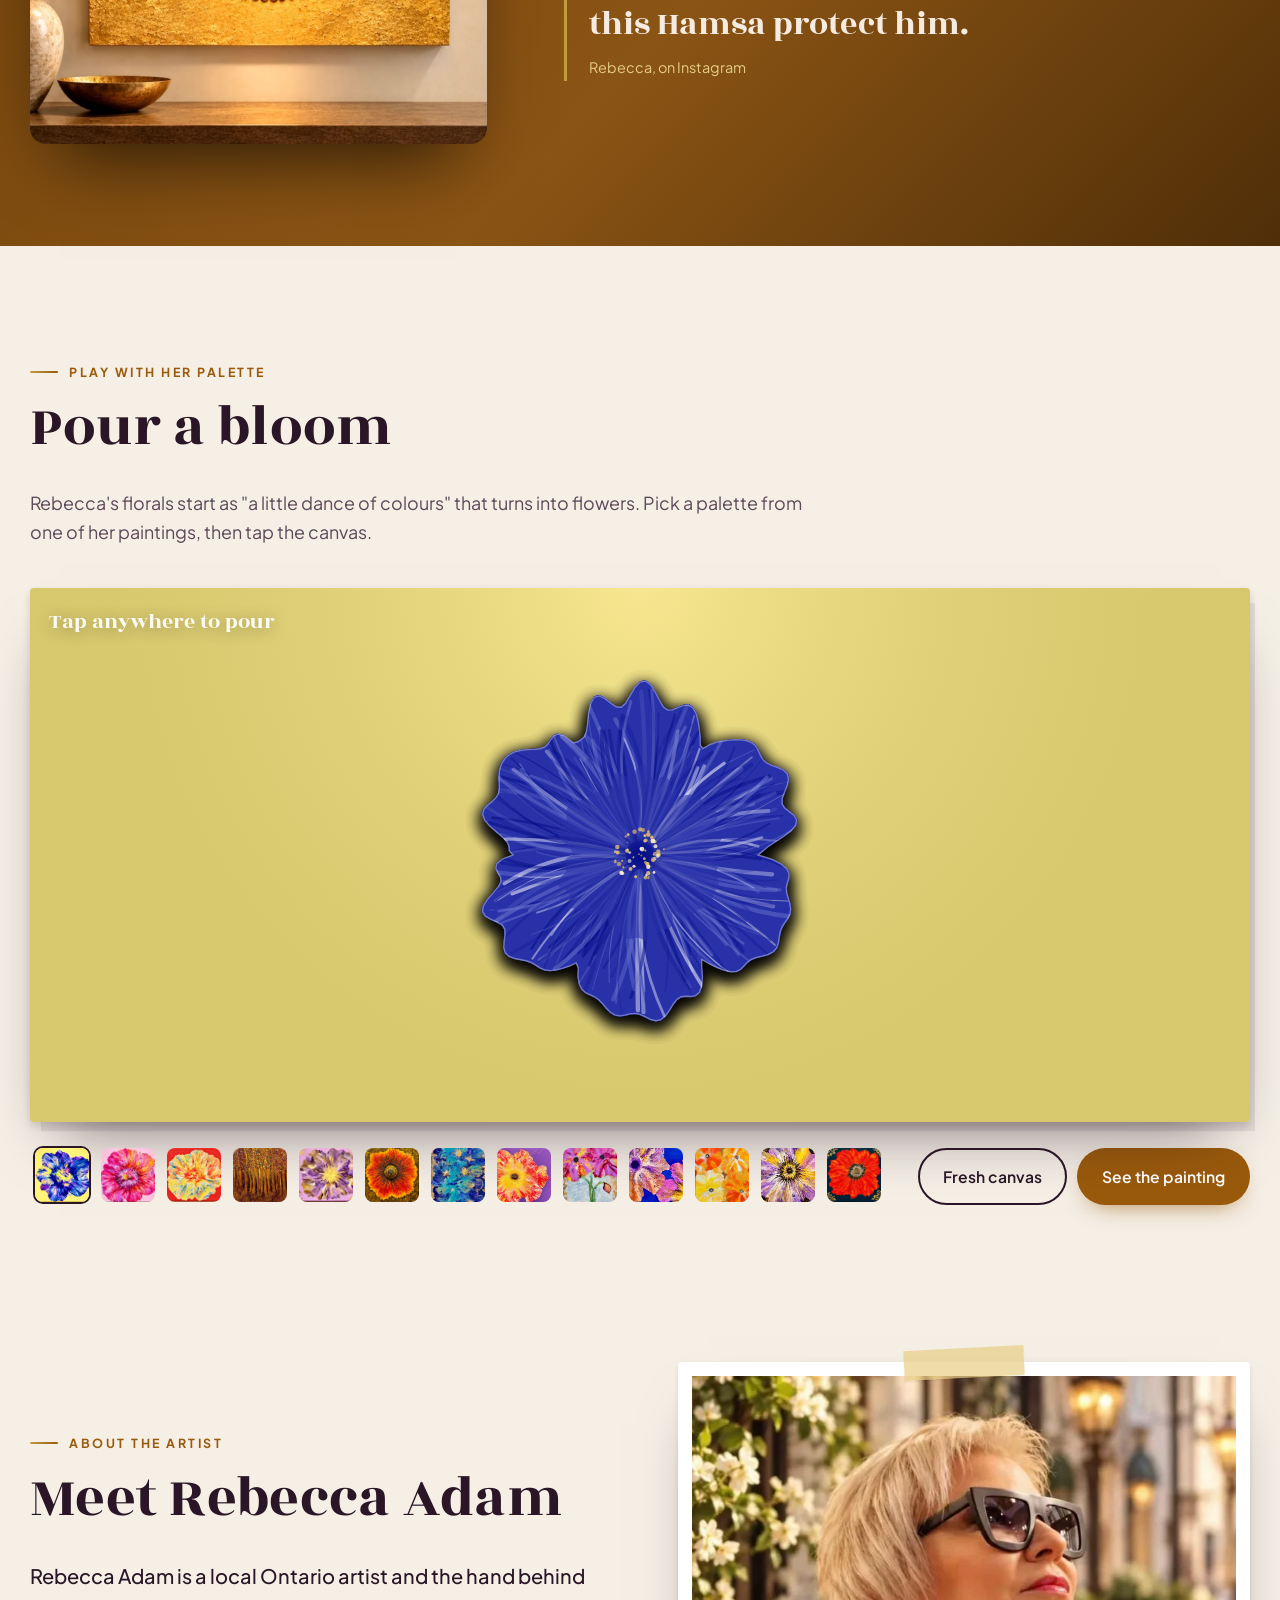
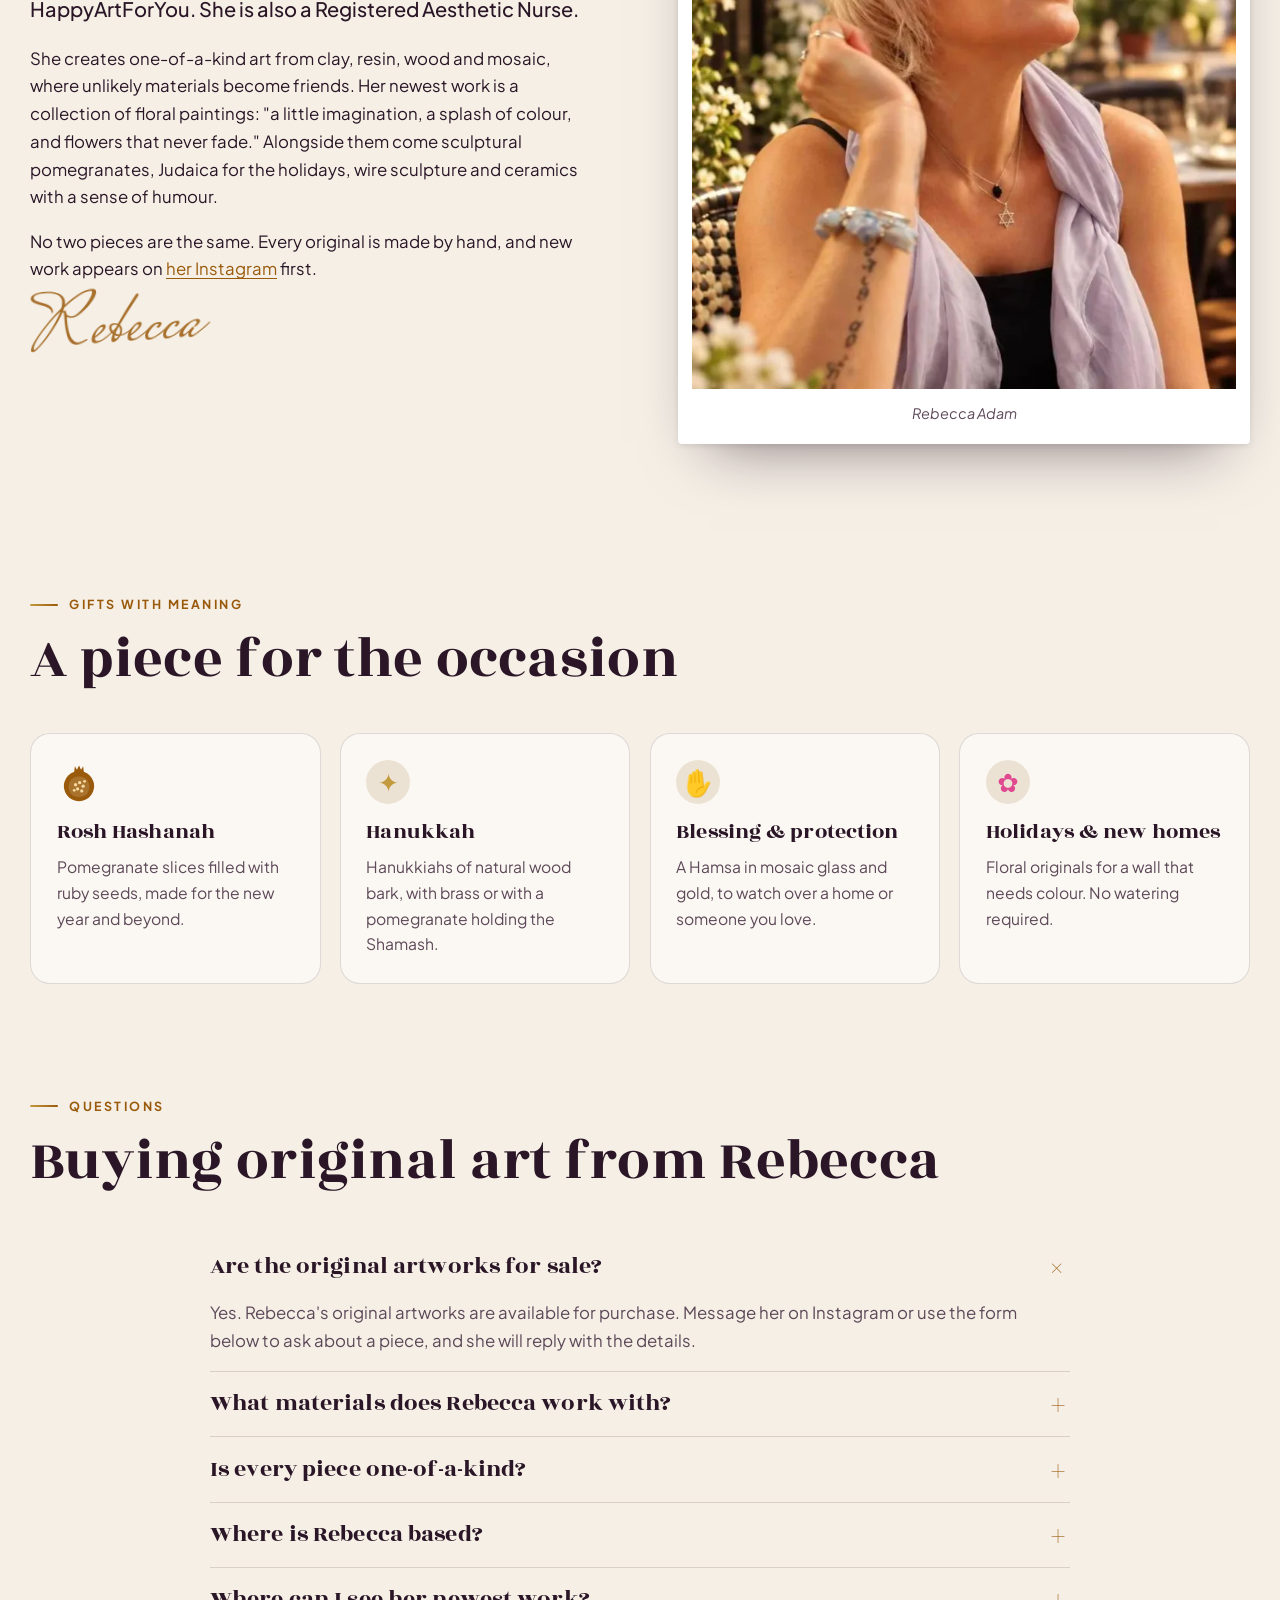
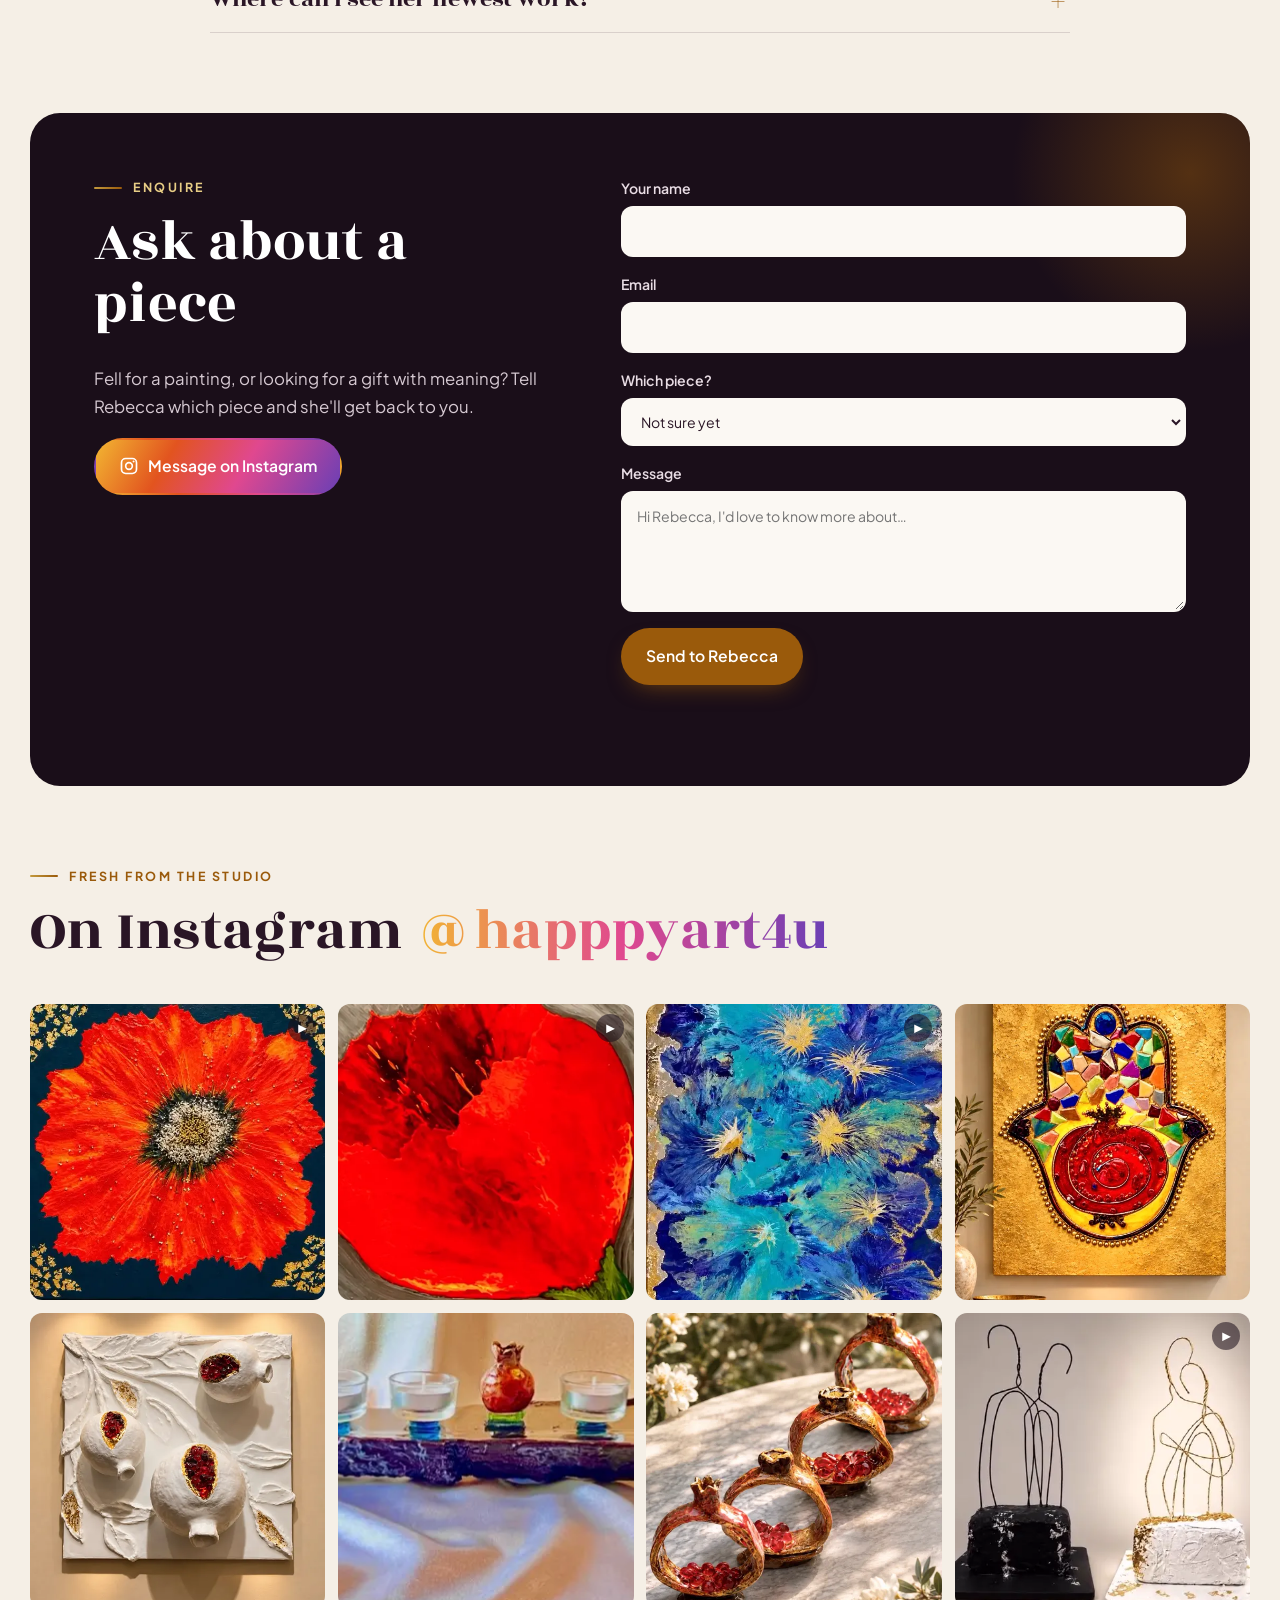
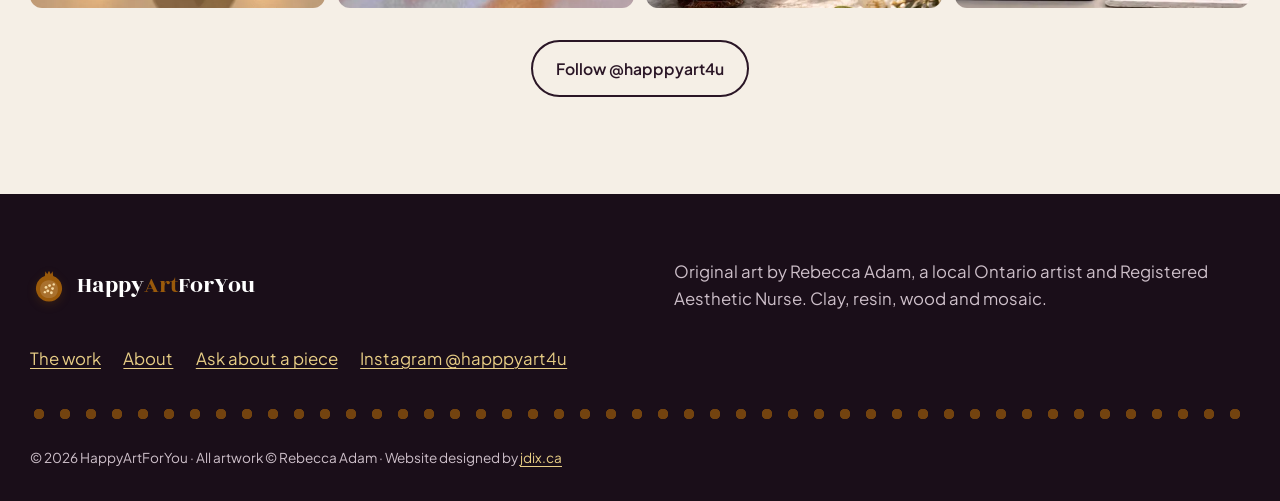
==== commit 8af2b3b6: "Add A Splash of Colour leaf tray Co-Authored-By: Claude Opus 5.5 <noreply@anthropic.com>" ====
--- a/index.html
+++ b/index.html
@@ -27,7 +27,7 @@
 <link rel="preconnect" href="https://fonts.googleapis.com">
 <link rel="preconnect" href="https://fonts.gstatic.com" crossorigin>
 <link href="https://fonts.googleapis.com/css2?family=Mrs+Saint+Delafield&family=Plus+Jakarta+Sans:ital,wght@0,400;0,500;0,600;0,700;1,400&family=Rozha+One&display=swap" rel="stylesheet">
-<link rel="stylesheet" href="assets/css/site.css?v=23">
+<link rel="stylesheet" href="assets/css/site.css?v=24">
 <script type="application/ld+json">
 {
  "@context": "https://schema.org",
@@ -90,7 +90,7 @@
   {
    "@type": "ItemList",
    "name": "Artwork by Rebecca Adam",
-   "numberOfItems": 46,
+   "numberOfItems": 47,
    "itemListElement": [
     {
      "@type": "ListItem",
@@ -673,6 +673,20 @@
      "position": 41,
      "item": {
       "@type": "VisualArtwork",
+      "name": "A Splash of Colour",
+      "image": "https://happyart.ca/assets/img/art/splash-of-colour-leaf-tray.webp",
+      "description": "A vibrant, handcrafted leaf-shaped tray featuring bold colours, delicate textures and a glossy, waterproof finish. Ideal as a decorative centrepiece or for serving fruit, cheese and appetizers. Its cheerful palette brightens any space and instantly lifts the mood.",
+      "artform": "Handcrafted leaf-shaped tray",
+      "creator": {
+       "@id": "https://happyart.ca/#rebecca"
+      }
+     }
+    },
+    {
+     "@type": "ListItem",
+     "position": 42,
+     "item": {
+      "@type": "VisualArtwork",
       "name": "What We Carry Within",
       "image": "https://happyart.ca/assets/img/art/what-we-carry-within-pomegranates.webp",
       "description": "White textured wall piece with three sculpted pomegranates, each split open to show deep red and gold seeds",
@@ -685,7 +699,7 @@
     },
     {
      "@type": "ListItem",
-     "position": 42,
+     "position": 43,
      "item": {
       "@type": "VisualArtwork",
       "name": "Pomegranate Slices",
@@ -700,7 +714,7 @@
     },
     {
      "@type": "ListItem",
-     "position": 43,
+     "position": 44,
      "item": {
       "@type": "VisualArtwork",
       "name": "Hamsa with a Pomegranate Heart",
@@ -715,7 +729,7 @@
     },
     {
      "@type": "ListItem",
-     "position": 44,
+     "position": 45,
      "item": {
       "@type": "VisualArtwork",
       "name": "Hanukkiah with a Pomegranate",
@@ -730,7 +744,7 @@
     },
     {
      "@type": "ListItem",
-     "position": 45,
+     "position": 46,
      "item": {
       "@type": "VisualArtwork",
       "name": "Hanukkiah of Bark & Brass",
@@ -745,7 +759,7 @@
     },
     {
      "@type": "ListItem",
-     "position": 46,
+     "position": 47,
      "item": {
       "@type": "VisualArtwork",
       "name": "The Argument and the Hug",
@@ -824,7 +838,7 @@
   <div class="section-head">
     <p class="eyebrow">The work</p>
     <h2 id="work-title">Original art, one of each</h2>
-    <p class="lede">Forty-six pieces from Rebecca's studio: her newest floral collection, pomegranates, her Pomegranate and Hamsa collections, Judaica, candle holders and sculpture. Every piece is handmade and one-of-a-kind. Tap any piece to see it larger and ask about it.</p>
+    <p class="lede">Forty-seven pieces from Rebecca's studio: her newest floral collection, pomegranates, her Pomegranate and Hamsa collections, Judaica, candle holders and sculpture. Every piece is handmade and one-of-a-kind. Tap any piece to see it larger and ask about it.</p>
   </div>
 
   <div class="filters" role="group" aria-label="Filter the work">
@@ -1186,48 +1200,56 @@
         <span class="piece-palette" aria-hidden="true"><i style="--c:#c0141e"></i><i style="--c:#b8862f"></i><i style="--c:#9a3a1c"></i><i style="--c:#e8d9b8"></i><i style="--c:#5a3a1a"></i></span></figcaption>
       <template data-detail>{"title":"Little Pomegranate Treasures","file":"little-pomegranate-treasures","w":1282,"h":1478,"alt":"Little Pomegranate Treasures: four handmade pomegranate slices with textured golden-red shells and crowns, each cradling translucent ruby-red glass seeds, on a marble table","meta":"Handmade pomegranate slices · Pomegranate Collection","words":"","about":"Charming handcrafted pomegranate slices with textured golden-red shells and translucent ruby-like seeds. Each piece has its own shape and personality, making it a delightful decorative accent or a meaningful little gift.","palette":["#c0141e","#b8862f","#9a3a1c","#e8d9b8","#5a3a1a"],"ig":"https://www.instagram.com/happpyart4u/"}</template>
     </figure>
-    <figure class="piece object" data-type="pomegranates" data-colours="plaster ruby gold" data-i="40">
-      <button class="piece-open" type="button" data-open="40" aria-label="View What We Carry Within larger">
+    <figure class="piece object" data-type="sculpture" data-colours="cobalt saffron ruby violet rose ember" data-i="40">
+      <button class="piece-open" type="button" data-open="40" aria-label="View A Splash of Colour larger">
+        <span class="piece-frame"><img src="assets/img/art/splash-of-colour-leaf-tray-sm.webp" width="560" height="496" loading="lazy" alt="A Splash of Colour: a long leaf-shaped tray in glossy patches of cobalt, yellow, red, violet, lime, sky blue, pink and orange, divided by fine gold vein lines, on cream satin"></span>
+      </button>
+      <figcaption><span class="piece-title">A Splash of Colour</span><span class="piece-meta">Handcrafted leaf-shaped tray</span>
+        <span class="piece-palette" aria-hidden="true"><i style="--c:#1f2fa8"></i><i style="--c:#f5d21a"></i><i style="--c:#e01a1a"></i><i style="--c:#8a2be2"></i><i style="--c:#ff6a1a"></i></span></figcaption>
+      <template data-detail>{"title":"A Splash of Colour","file":"splash-of-colour-leaf-tray","w":1282,"h":1137,"alt":"A Splash of Colour: a long leaf-shaped tray in glossy patches of cobalt, yellow, red, violet, lime, sky blue, pink and orange, divided by fine gold vein lines, on cream satin","meta":"Handcrafted leaf-shaped tray","words":"","about":"A vibrant, handcrafted leaf-shaped tray featuring bold colours, delicate textures and a glossy, waterproof finish. Ideal as a decorative centrepiece or for serving fruit, cheese and appetizers. Its cheerful palette brightens any space and instantly lifts the mood.","palette":["#1f2fa8","#f5d21a","#e01a1a","#8a2be2","#ff6a1a"],"ig":"https://www.instagram.com/happpyart4u/"}</template>
+    </figure>
+    <figure class="piece object" data-type="pomegranates" data-colours="plaster ruby gold" data-i="41">
+      <button class="piece-open" type="button" data-open="41" aria-label="View What We Carry Within larger">
         <span class="piece-frame"><img src="assets/img/art/what-we-carry-within-pomegranates-sm.webp" width="560" height="554" loading="lazy" alt="White textured wall piece with three sculpted pomegranates, each split open to show deep red and gold seeds"></span>
       </button>
       <figcaption><span class="piece-title">What We Carry Within</span><span class="piece-meta">Sculptural wall art</span>
         <span class="piece-palette" aria-hidden="true"><i style="--c:#f2ede4"></i><i style="--c:#c8baa8"></i><i style="--c:#a10f1e"></i><i style="--c:#6a0a12"></i><i style="--c:#c9a043"></i></span></figcaption>
       <template data-detail>{"title":"What We Carry Within","file":"what-we-carry-within-pomegranates","w":1282,"h":1268,"alt":"White textured wall piece with three sculpted pomegranates, each split open to show deep red and gold seeds","meta":"Sculptural wall art · 2026","words":"White on the outside. Deep red and gold within.","about":"","palette":["#f2ede4","#c8baa8","#a10f1e","#6a0a12","#c9a043"],"ig":"https://www.instagram.com/happpyart4u/p/Ddsa3kiRZug/"}</template>
     </figure>
-    <figure class="piece object" data-type="pomegranates" data-colours="ruby gold" data-i="41">
-      <button class="piece-open" type="button" data-open="41" aria-label="View Pomegranate Slices larger">
+    <figure class="piece object" data-type="pomegranates" data-colours="ruby gold" data-i="42">
+      <button class="piece-open" type="button" data-open="42" aria-label="View Pomegranate Slices larger">
         <span class="piece-frame"><img src="assets/img/art/pomegranate-slices-ruby-seeds-sm.webp" width="560" height="642" loading="lazy" alt="Four handcrafted pomegranate slices in amber and gold, filled with glowing ruby seeds, on a marble table"></span>
       </button>
       <figcaption><span class="piece-title">Pomegranate Slices</span><span class="piece-meta">Handcrafted pieces</span>
         <span class="piece-palette" aria-hidden="true"><i style="--c:#a20f1f"></i><i style="--c:#e0213a"></i><i style="--c:#b8862e"></i><i style="--c:#f1e7d6"></i><i style="--c:#6f4124"></i></span></figcaption>
       <template data-detail>{"title":"Pomegranate Slices","file":"pomegranate-slices-ruby-seeds","w":1400,"h":1606,"alt":"Four handcrafted pomegranate slices in amber and gold, filled with glowing ruby seeds, on a marble table","meta":"Handcrafted pieces · 2026","words":"Handcrafted and filled with glowing ruby seeds, each piece is completely unique.","about":"","palette":["#a20f1f","#e0213a","#b8862e","#f1e7d6","#6f4124"],"ig":"https://www.instagram.com/happpyart4u/p/DcxobNdx9zD/"}</template>
     </figure>
-    <figure class="piece object" data-type="judaica hamsa" data-colours="gold ruby cobalt" data-i="42">
-      <button class="piece-open" type="button" data-open="42" aria-label="View Hamsa with a Pomegranate Heart larger">
+    <figure class="piece object" data-type="judaica hamsa" data-colours="gold ruby cobalt" data-i="43">
+      <button class="piece-open" type="button" data-open="43" aria-label="View Hamsa with a Pomegranate Heart larger">
         <span class="piece-frame"><img src="assets/img/art/hamsa-with-pomegranate-heart-sm.webp" width="560" height="710" loading="lazy" alt="Hamsa hand in multicoloured mosaic glass with a red pomegranate at its heart, on a gold canvas"></span>
       </button>
       <figcaption><span class="piece-title">Hamsa with a Pomegranate Heart</span><span class="piece-meta">Mosaic wall art</span>
         <span class="piece-palette" aria-hidden="true"><i style="--c:#ba0c16"></i><i style="--c:#be9340"></i><i style="--c:#1d4fa0"></i><i style="--c:#2aa39a"></i><i style="--c:#e8c53a"></i></span></figcaption>
       <template data-detail>{"title":"Hamsa with a Pomegranate Heart","file":"hamsa-with-pomegranate-heart","w":1400,"h":1774,"alt":"Hamsa hand in multicoloured mosaic glass with a red pomegranate at its heart, on a gold canvas","meta":"Mosaic wall art · 2026","words":"","about":"","palette":["#ba0c16","#be9340","#1d4fa0","#2aa39a","#e8c53a"],"ig":"https://www.instagram.com/happpyart4u/p/Dd5Eqd_xvyH/"}</template>
     </figure>
-    <figure class="piece object" data-type="judaica candles" data-colours="ruby cobalt" data-i="43">
-      <button class="piece-open" type="button" data-open="43" aria-label="View Hanukkiah with a Pomegranate larger">
+    <figure class="piece object" data-type="judaica candles" data-colours="ruby cobalt" data-i="44">
+      <button class="piece-open" type="button" data-open="44" aria-label="View Hanukkiah with a Pomegranate larger">
         <span class="piece-frame"><img src="assets/img/art/hanukkiah-wood-bark-pomegranate-sm.webp" width="560" height="294" loading="lazy" alt="Hanukkiah made from a long piece of natural wood bark with glass candle cups and a red pomegranate holding the Shamash"></span>
       </button>
       <figcaption><span class="piece-title">Hanukkiah with a Pomegranate</span><span class="piece-meta">Natural wood bark</span>
         <span class="piece-palette" aria-hidden="true"><i style="--c:#4a2a52"></i><i style="--c:#8c5943"></i><i style="--c:#2ea0d8"></i><i style="--c:#c8241a"></i><i style="--c:#f1e7d6"></i></span></figcaption>
       <template data-detail>{"title":"Hanukkiah with a Pomegranate","file":"hanukkiah-wood-bark-pomegranate","w":800,"h":420,"alt":"Hanukkiah made from a long piece of natural wood bark with glass candle cups and a red pomegranate holding the Shamash","meta":"Natural wood bark · 2026","words":"A pomegranate at its heart holding the Shamash, a symbol of abundance, blessings and light.","about":"","palette":["#4a2a52","#8c5943","#2ea0d8","#c8241a","#f1e7d6"],"ig":"https://www.instagram.com/happpyart4u/p/Dcxp7-NxDfS/"}</template>
     </figure>
-    <figure class="piece object" data-type="judaica candles" data-colours="gold" data-i="44">
-      <button class="piece-open" type="button" data-open="44" aria-label="View Hanukkiah of Bark &amp; Brass larger">
+    <figure class="piece object" data-type="judaica candles" data-colours="gold" data-i="45">
+      <button class="piece-open" type="button" data-open="45" aria-label="View Hanukkiah of Bark &amp; Brass larger">
         <span class="piece-frame"><img src="assets/img/art/hanukkiah-wood-bark-brass-sm.webp" width="560" height="294" loading="lazy" alt="Rustic Hanukkiah made from natural wood bark with nine brass cartridge candle holders set in turquoise"></span>
       </button>
       <figcaption><span class="piece-title">Hanukkiah of Bark &amp; Brass</span><span class="piece-meta">Wood bark and brass cartridges</span>
         <span class="piece-palette" aria-hidden="true"><i style="--c:#3a2614"></i><i style="--c:#6f5d40"></i><i style="--c:#c99a3a"></i><i style="--c:#2bb3a8"></i><i style="--c:#f1e7d6"></i></span></figcaption>
       <template data-detail>{"title":"Hanukkiah of Bark & Brass","file":"hanukkiah-wood-bark-brass","w":898,"h":470,"alt":"Rustic Hanukkiah made from natural wood bark with nine brass cartridge candle holders set in turquoise","meta":"Wood bark and brass cartridges · 2026","words":"Rustic, unexpected, and full of character.","about":"","palette":["#3a2614","#6f5d40","#c99a3a","#2bb3a8","#f1e7d6"],"ig":"https://www.instagram.com/happpyart4u/p/DcxpfGLxDus/"}</template>
     </figure>
-    <figure class="piece object" data-type="sculpture" data-colours="plaster gold" data-i="45">
-      <button class="piece-open" type="button" data-open="45" aria-label="View The Argument and the Hug larger">
+    <figure class="piece object" data-type="sculpture" data-colours="plaster gold" data-i="46">
+      <button class="piece-open" type="button" data-open="46" aria-label="View The Argument and the Hug larger">
         <span class="piece-frame"><img src="assets/img/art/the-argument-and-the-hug-sculpture-sm.webp" width="560" height="442" loading="lazy" alt="Two wire-figure sculptures: a black pair standing apart on a black base, and a gold pair embracing on a white base"></span>
       </button>
       <figcaption><span class="piece-title">The Argument and the Hug</span><span class="piece-meta">Mixed media sculpture</span>
@@ -1404,6 +1426,7 @@
         <option>Garnet Pomegranate</option>
         <option>Pomegranate Candlestick Pair</option>
         <option>Little Pomegranate Treasures</option>
+        <option>A Splash of Colour</option>
         <option>What We Carry Within</option>
         <option>Pomegranate Slices</option>
         <option>Hamsa with a Pomegranate Heart</option>
@@ -1470,6 +1493,6 @@
   </div>
 </dialog>
 
-<script src="assets/js/site.js?v=23" defer></script>
+<script src="assets/js/site.js?v=24" defer></script>
 </body>
 </html>
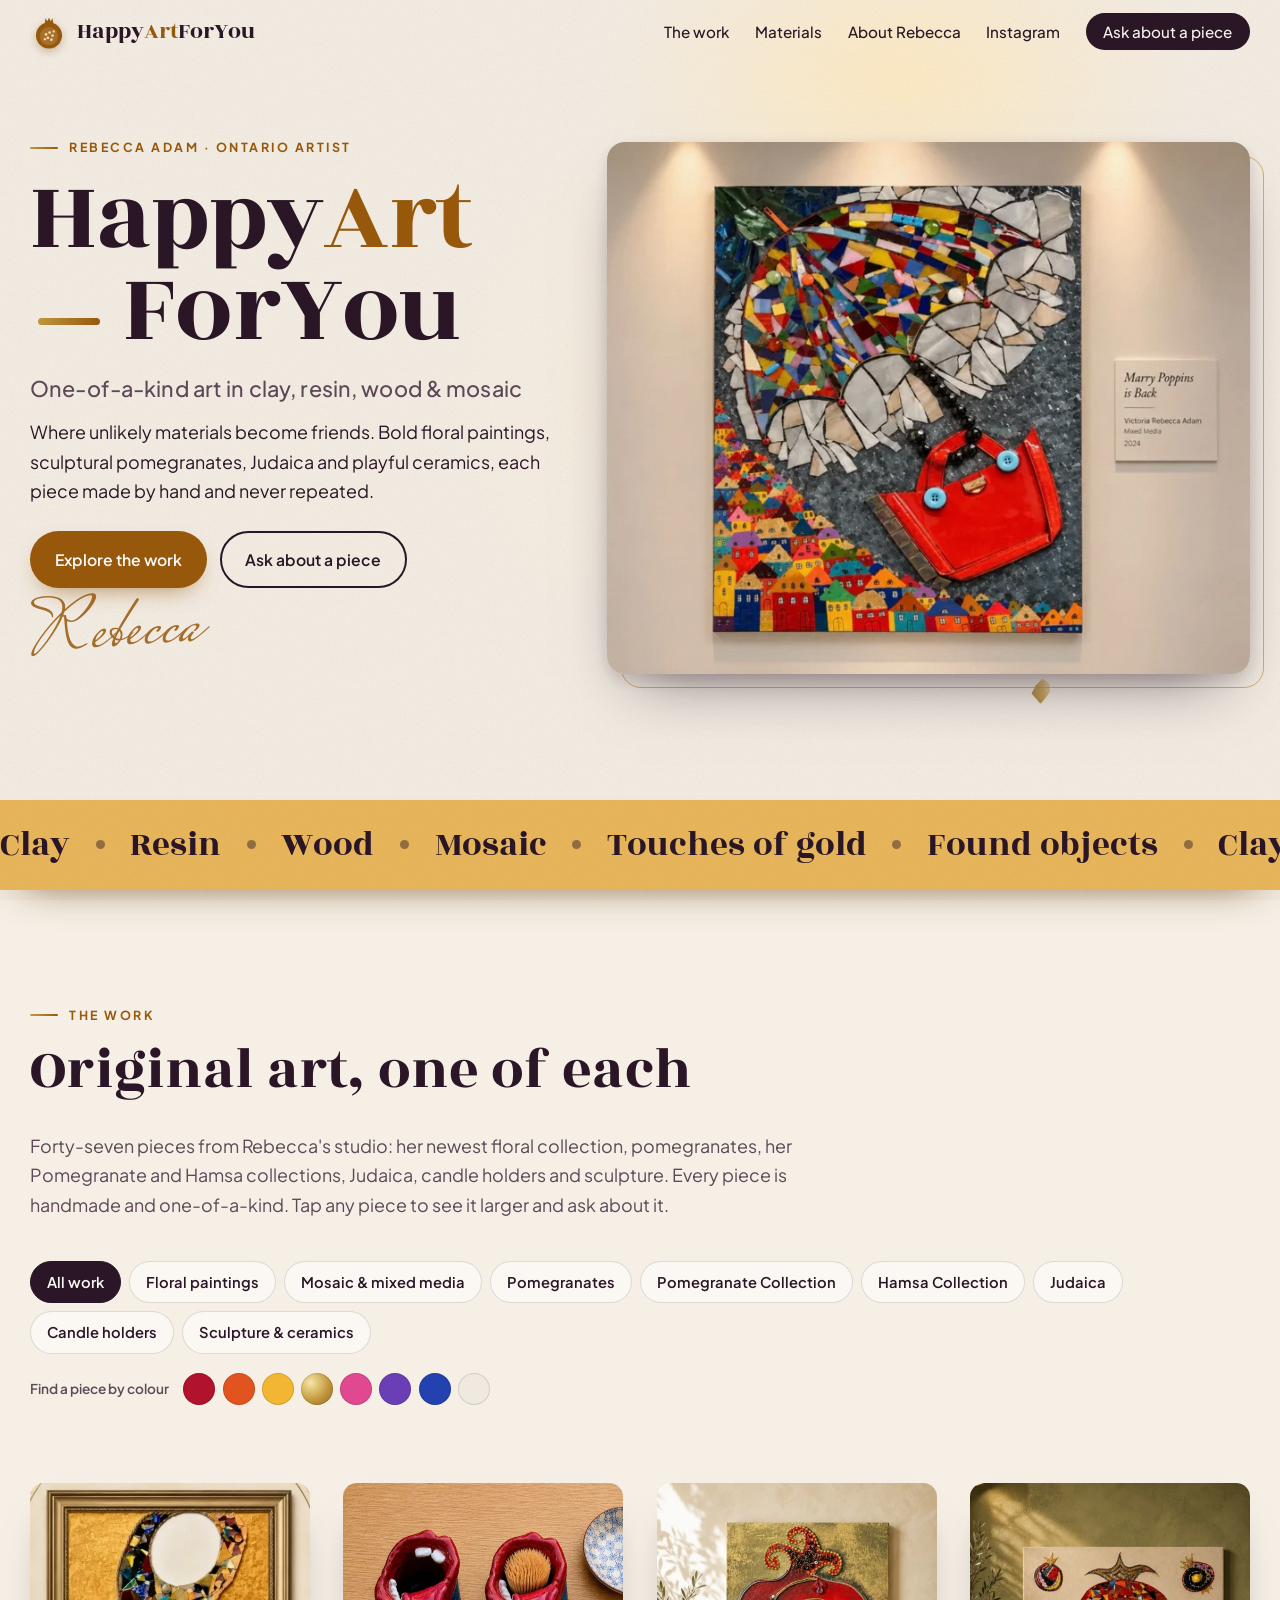
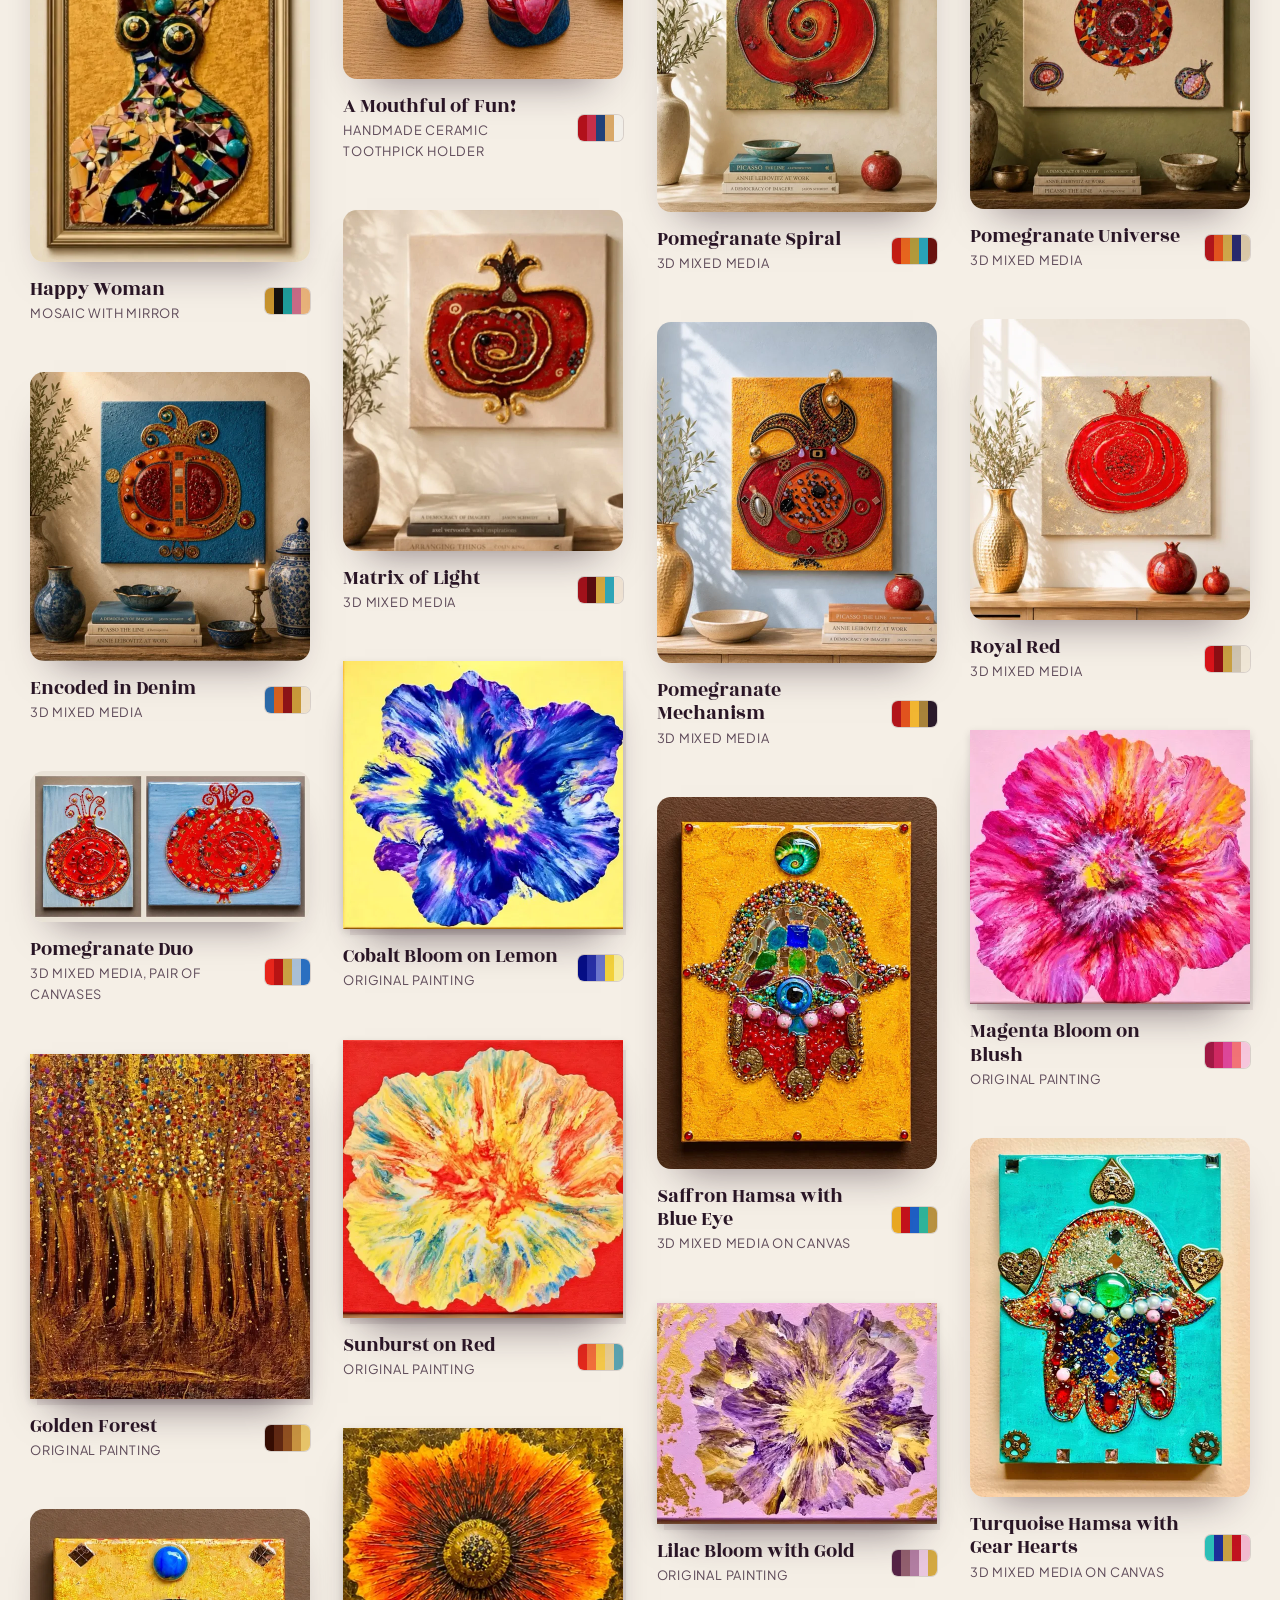
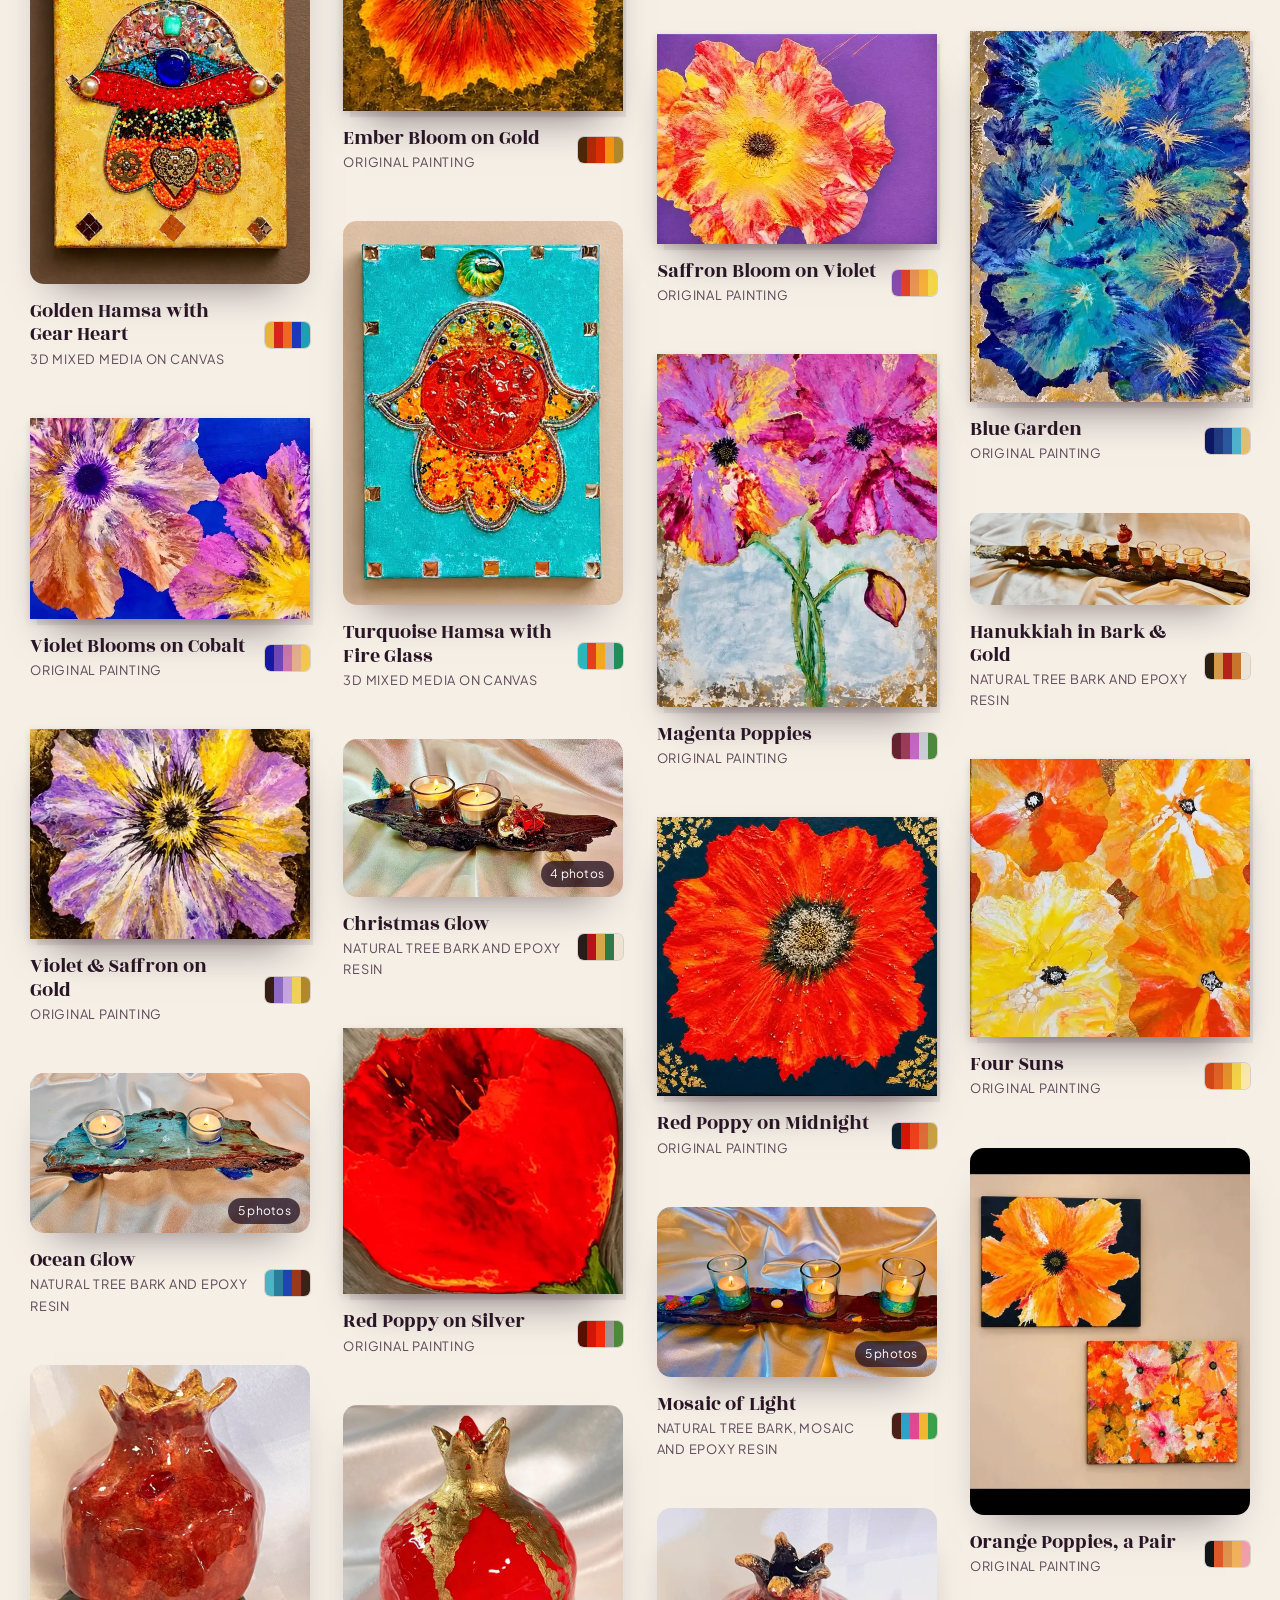
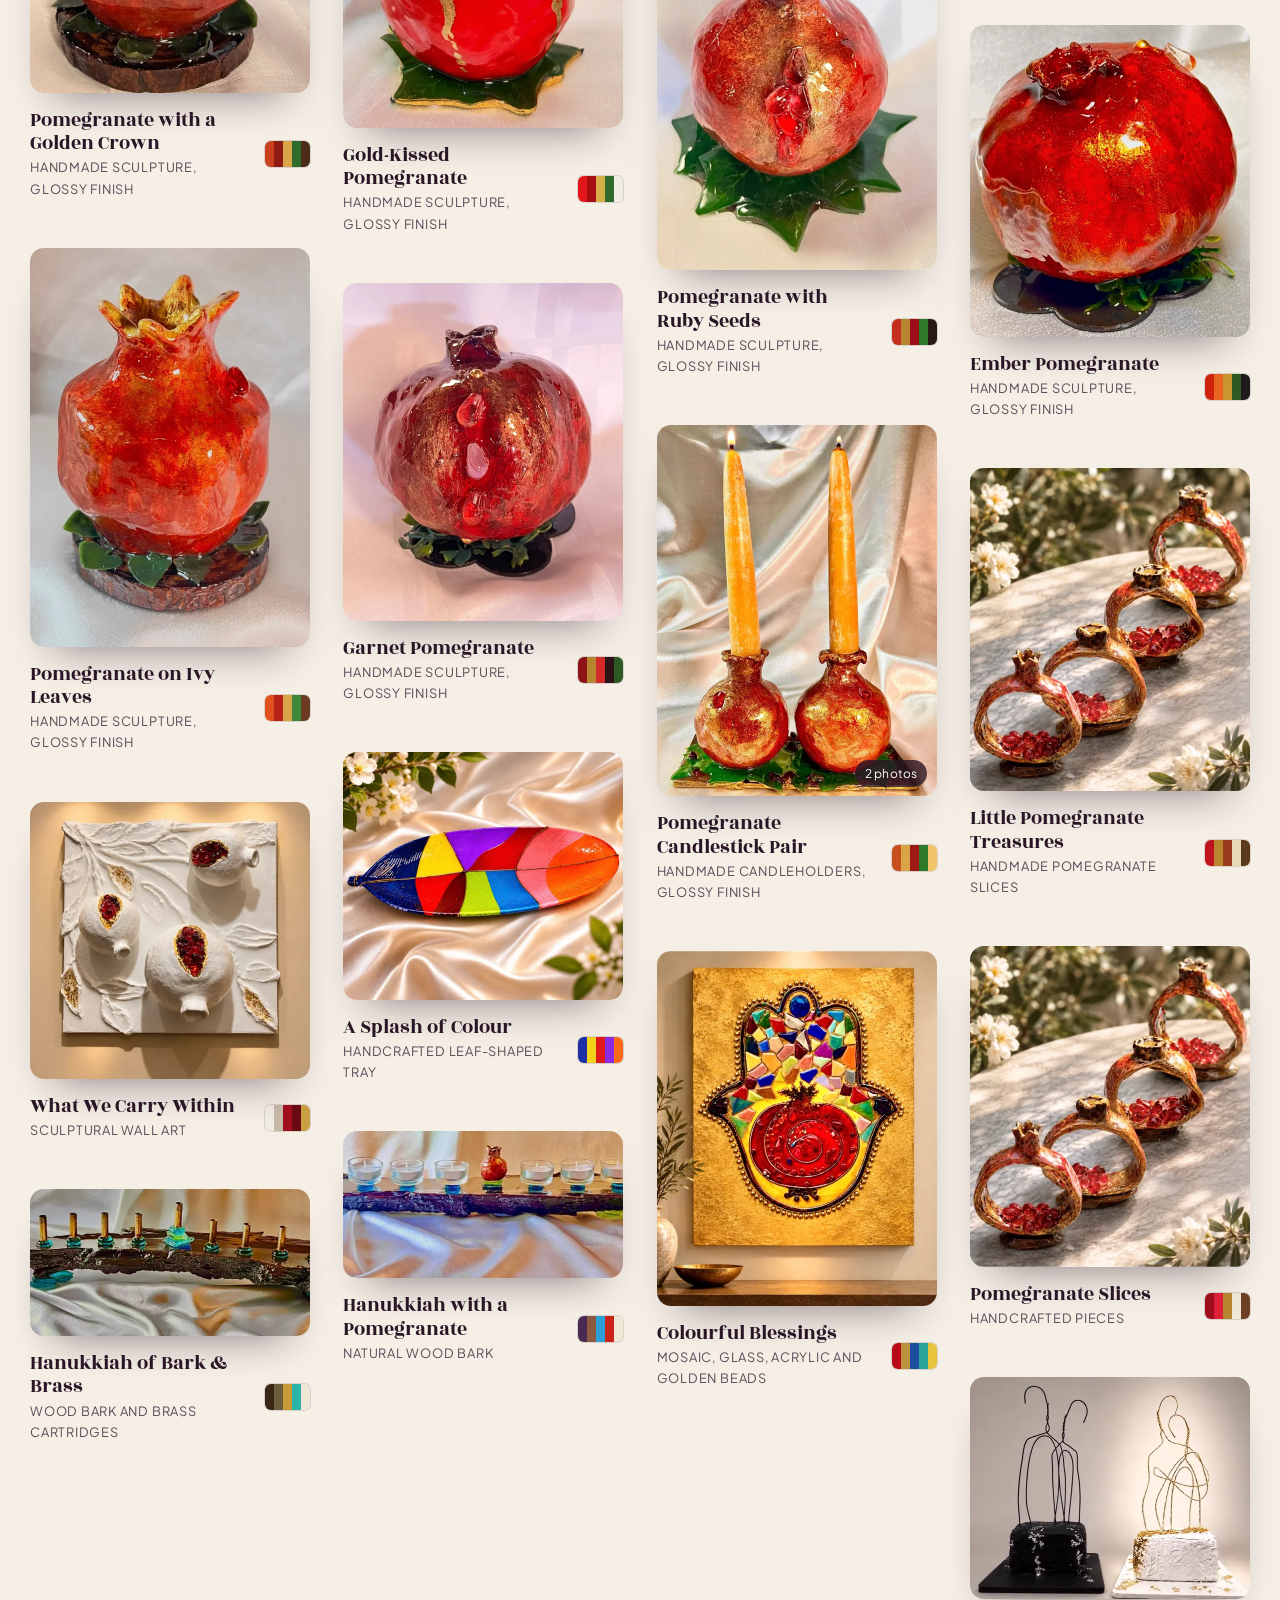
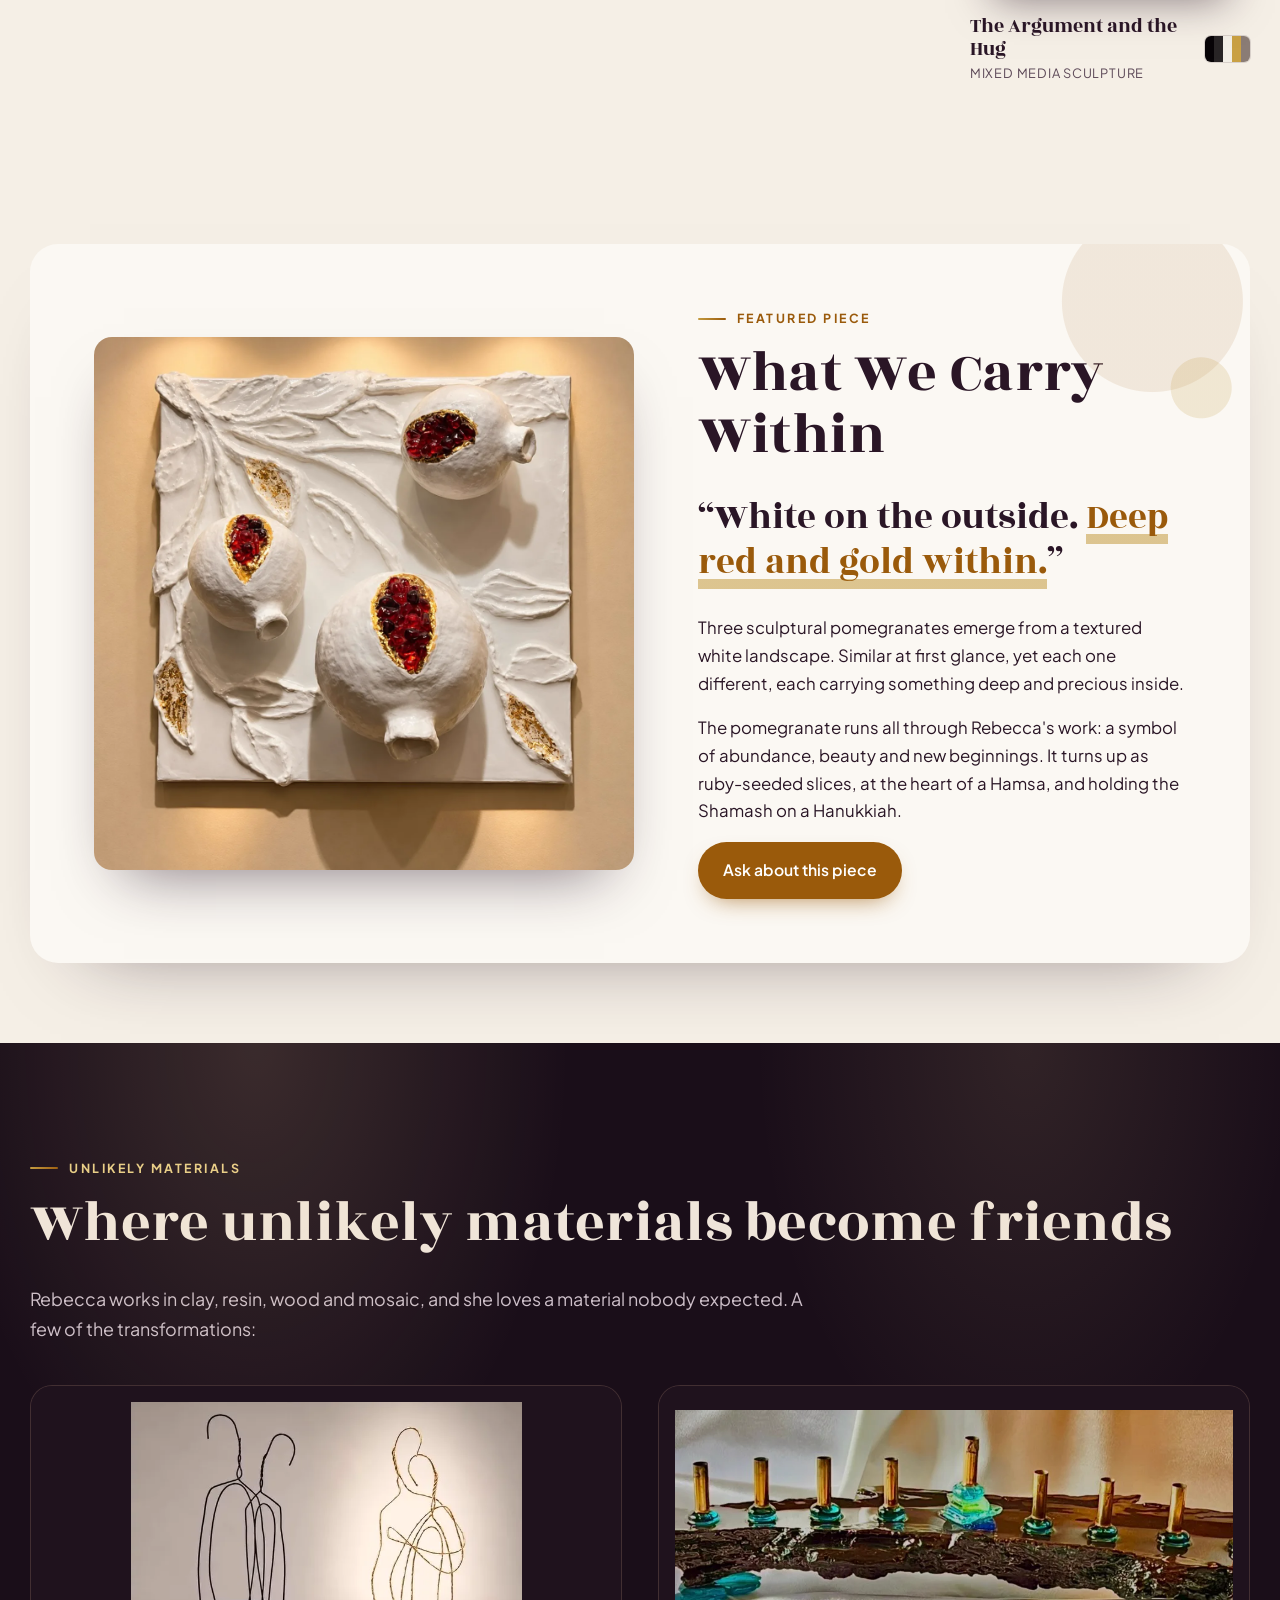
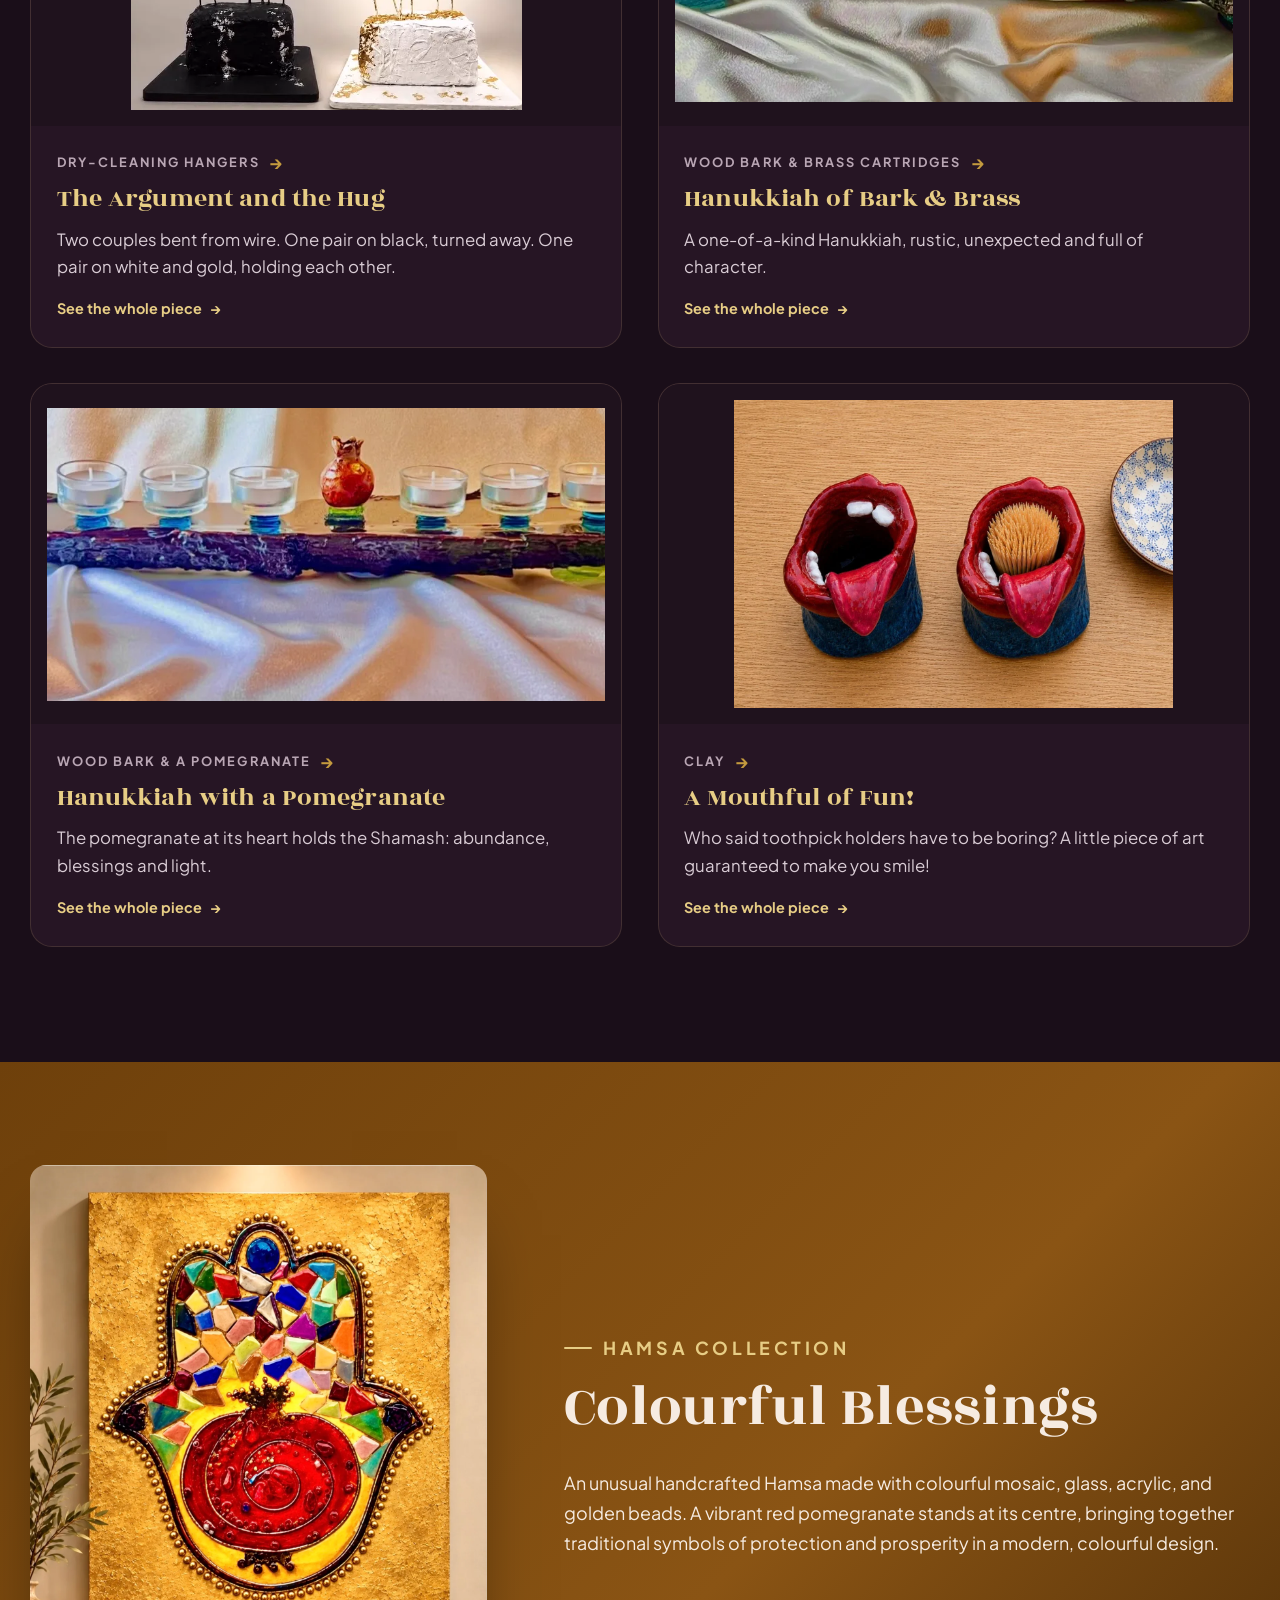
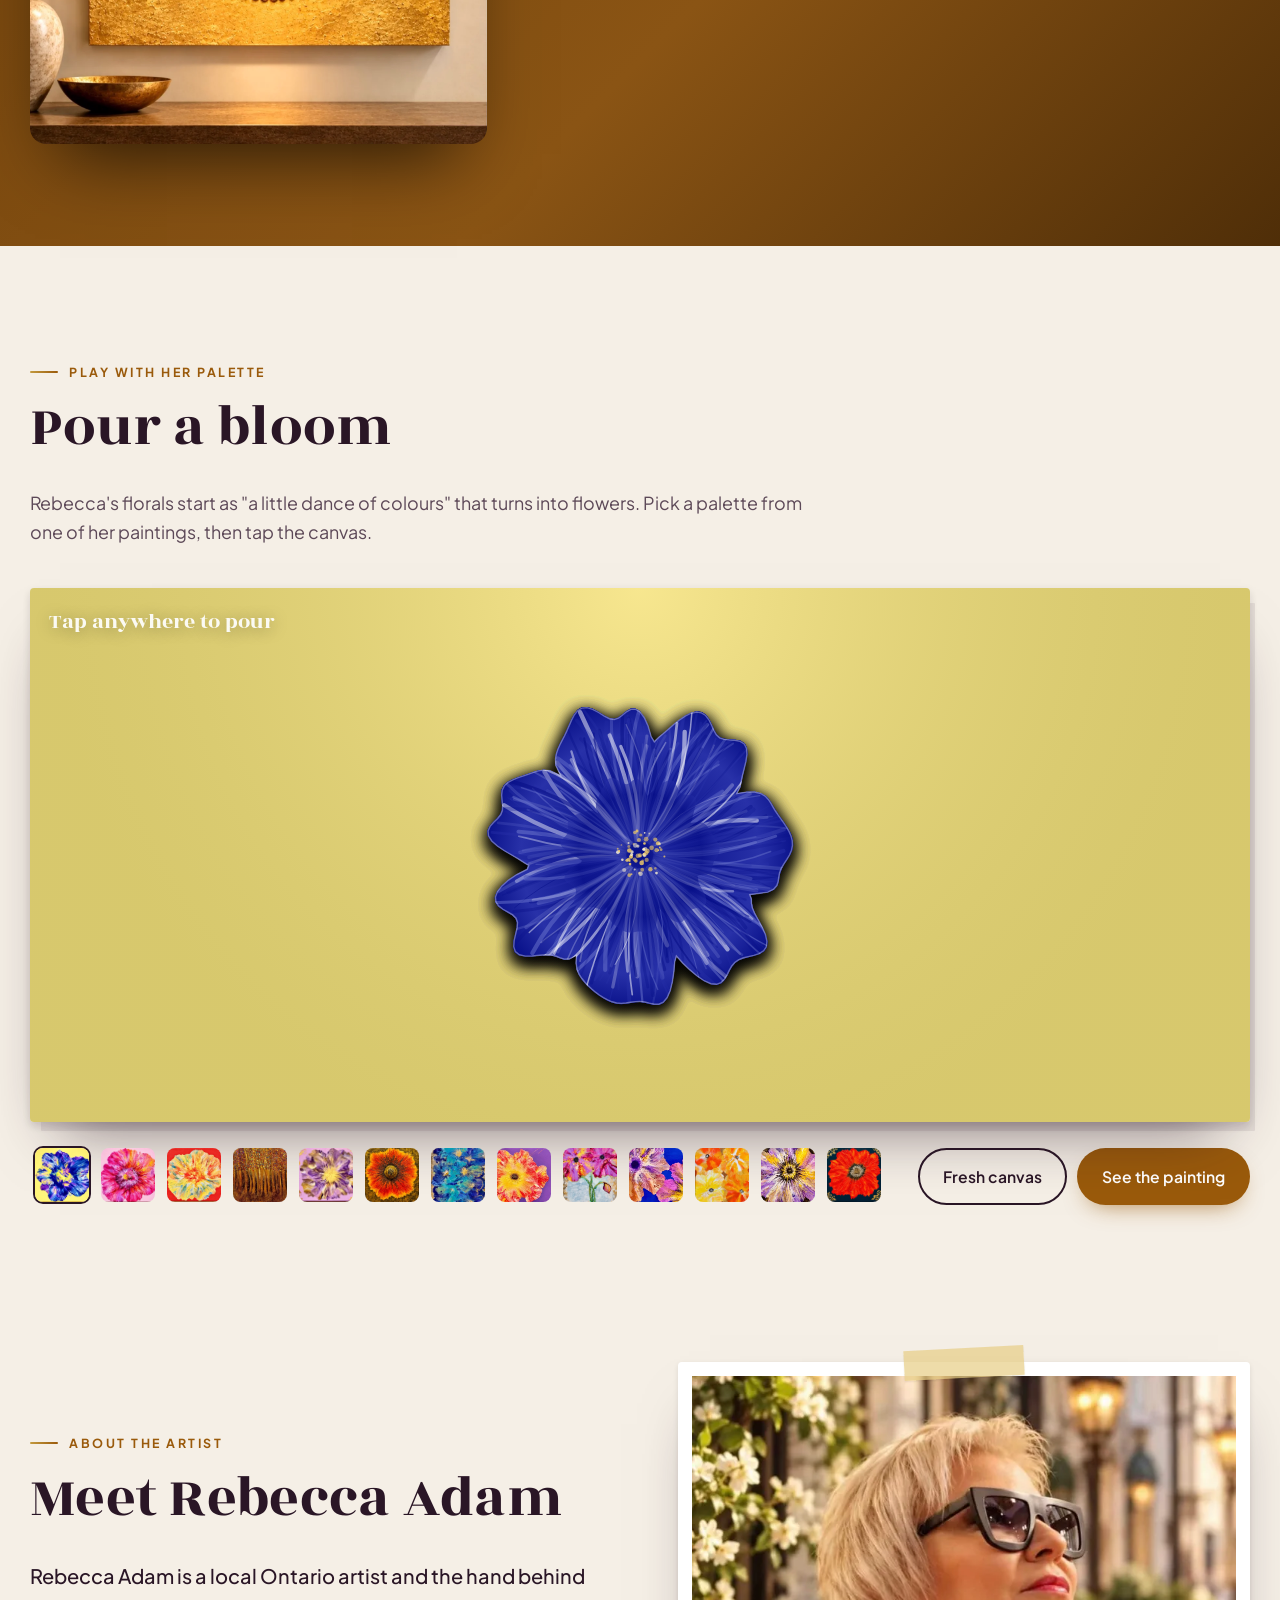
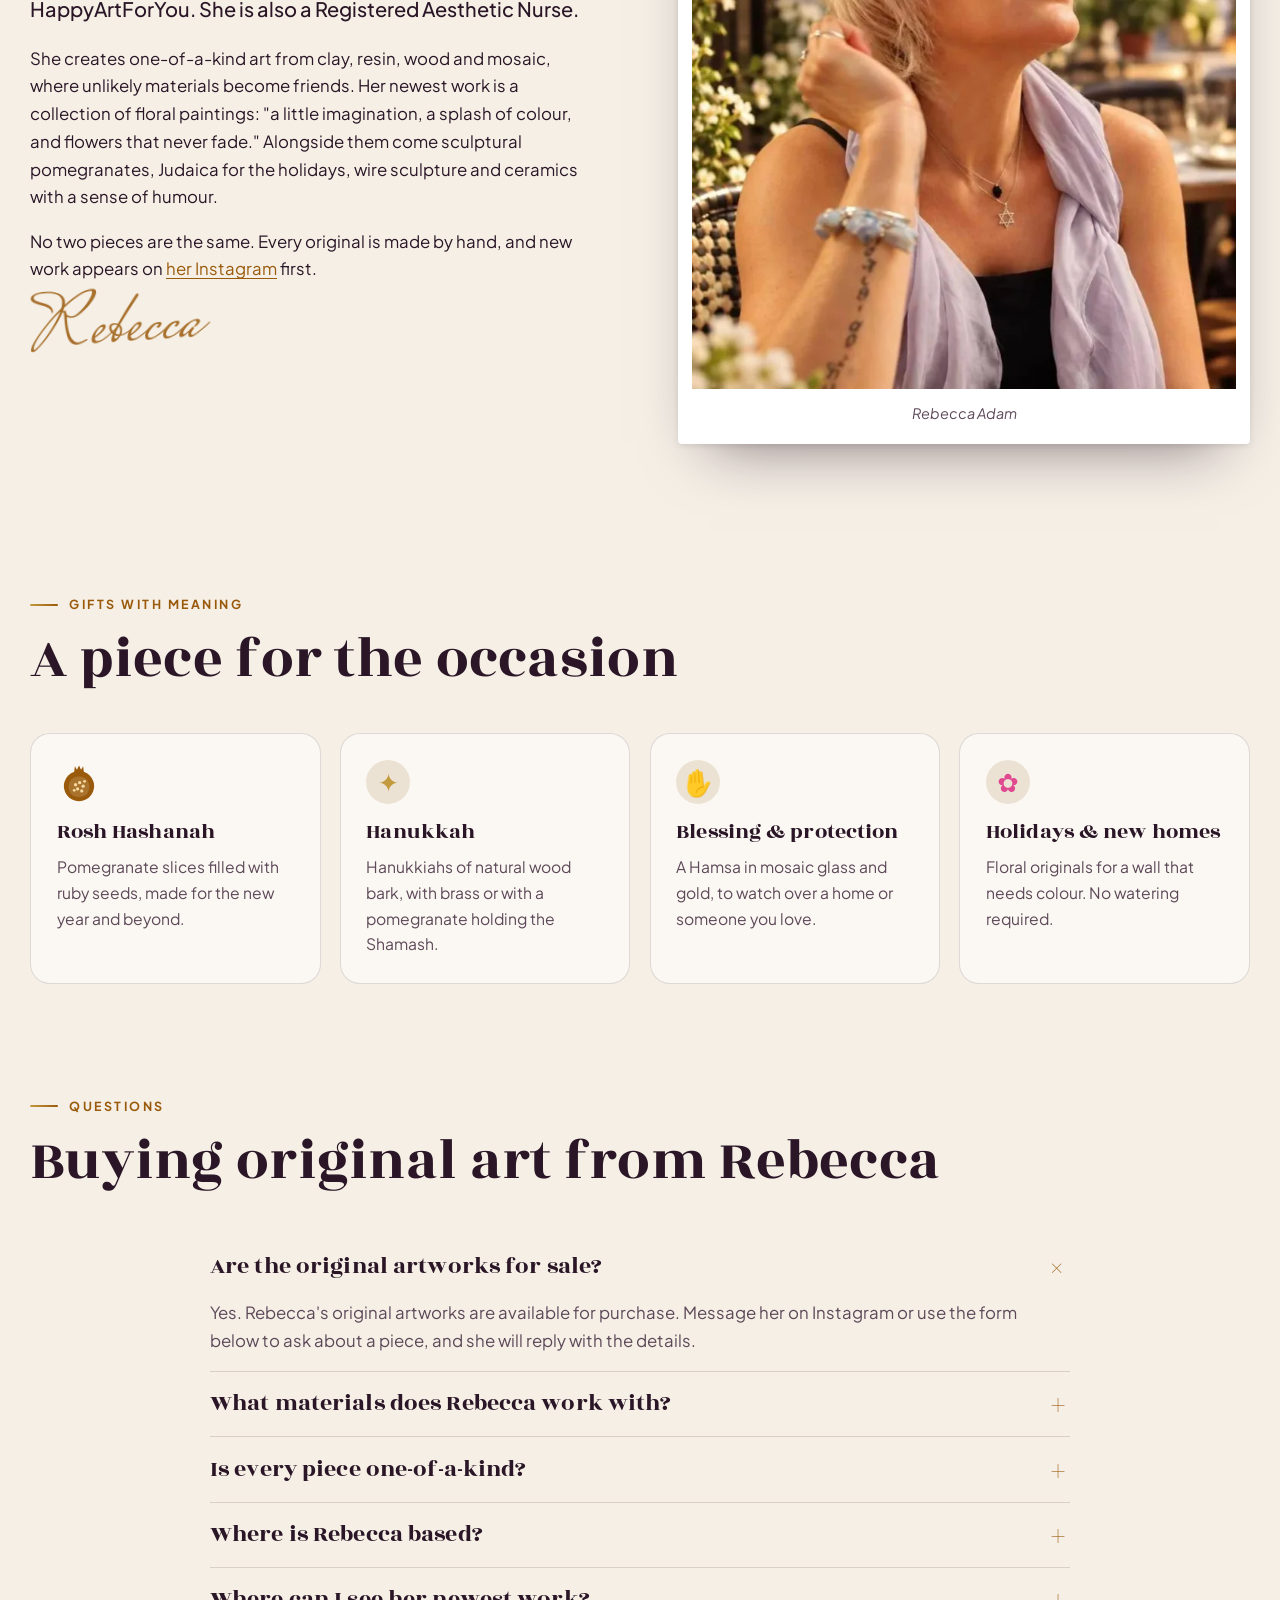
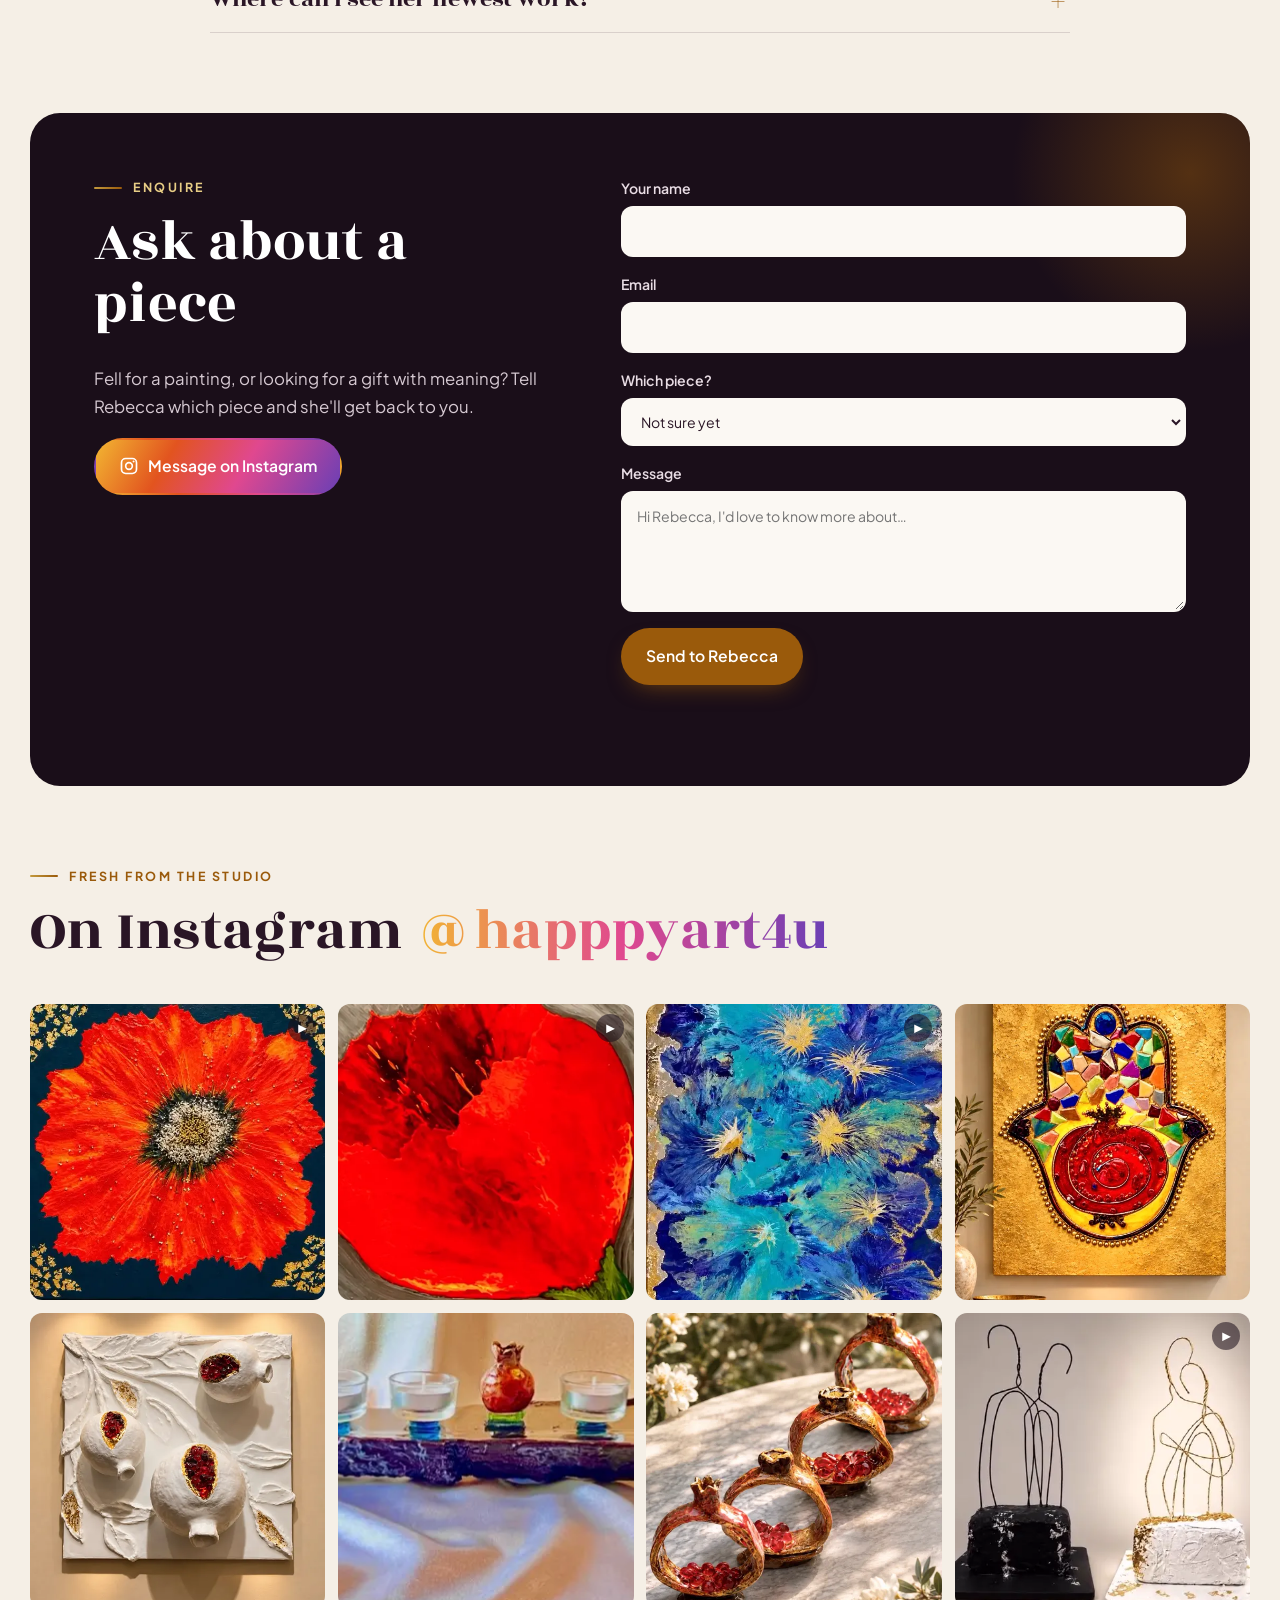
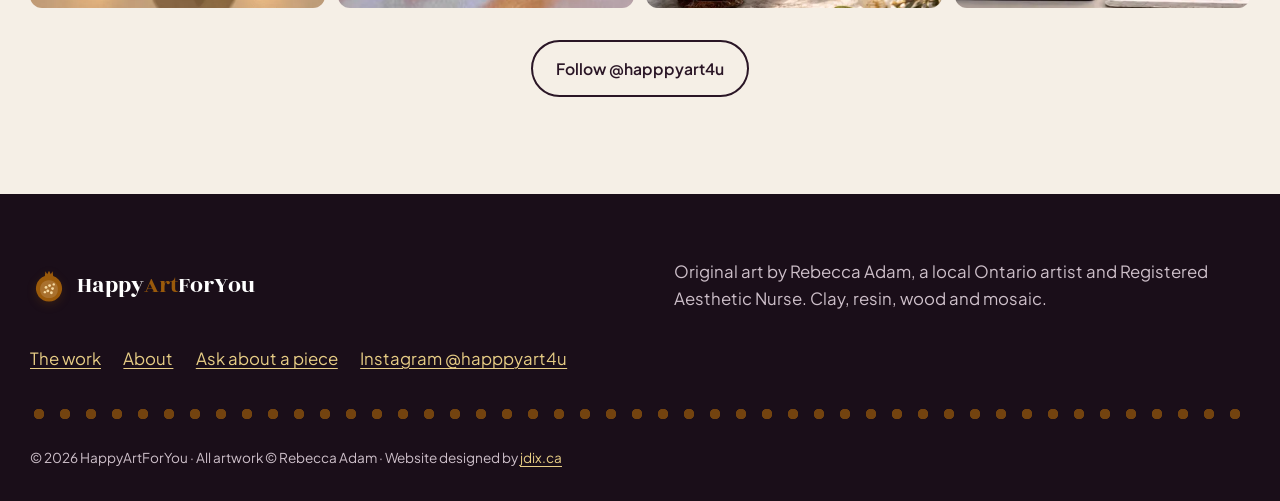
==== commit c39d9165: "Hamsa feature becomes Colourful Blessings with Rebecca's caption Co-Authored-By: Claude Opus 5.5 <no" ====
--- a/index.html
+++ b/index.html
@@ -27,7 +27,7 @@
 <link rel="preconnect" href="https://fonts.googleapis.com">
 <link rel="preconnect" href="https://fonts.gstatic.com" crossorigin>
 <link href="https://fonts.googleapis.com/css2?family=Mrs+Saint+Delafield&family=Plus+Jakarta+Sans:ital,wght@0,400;0,500;0,600;0,700;1,400&family=Rozha+One&display=swap" rel="stylesheet">
-<link rel="stylesheet" href="assets/css/site.css?v=24">
+<link rel="stylesheet" href="assets/css/site.css?v=25">
 <script type="application/ld+json">
 {
  "@context": "https://schema.org",
@@ -717,10 +717,10 @@
      "position": 44,
      "item": {
       "@type": "VisualArtwork",
-      "name": "Hamsa with a Pomegranate Heart",
+      "name": "Colourful Blessings",
       "image": "https://happyart.ca/assets/img/art/hamsa-with-pomegranate-heart.webp",
-      "description": "Hamsa hand in multicoloured mosaic glass with a red pomegranate at its heart, on a gold canvas",
-      "artform": "Mosaic wall art",
+      "description": "An unusual handcrafted Hamsa made with colourful mosaic, glass, acrylic, and golden beads. A vibrant red pomegranate stands at its centre, bringing together traditional symbols of protection and prosperity in a modern, colourful design.",
+      "artform": "Mosaic, glass, acrylic and golden beads",
       "dateCreated": "2026",
       "creator": {
        "@id": "https://happyart.ca/#rebecca"
@@ -1225,12 +1225,12 @@
       <template data-detail>{"title":"Pomegranate Slices","file":"pomegranate-slices-ruby-seeds","w":1400,"h":1606,"alt":"Four handcrafted pomegranate slices in amber and gold, filled with glowing ruby seeds, on a marble table","meta":"Handcrafted pieces · 2026","words":"Handcrafted and filled with glowing ruby seeds, each piece is completely unique.","about":"","palette":["#a20f1f","#e0213a","#b8862e","#f1e7d6","#6f4124"],"ig":"https://www.instagram.com/happpyart4u/p/DcxobNdx9zD/"}</template>
     </figure>
     <figure class="piece object" data-type="judaica hamsa" data-colours="gold ruby cobalt" data-i="43">
-      <button class="piece-open" type="button" data-open="43" aria-label="View Hamsa with a Pomegranate Heart larger">
-        <span class="piece-frame"><img src="assets/img/art/hamsa-with-pomegranate-heart-sm.webp" width="560" height="710" loading="lazy" alt="Hamsa hand in multicoloured mosaic glass with a red pomegranate at its heart, on a gold canvas"></span>
-      </button>
-      <figcaption><span class="piece-title">Hamsa with a Pomegranate Heart</span><span class="piece-meta">Mosaic wall art</span>
+      <button class="piece-open" type="button" data-open="43" aria-label="View Colourful Blessings larger">
+        <span class="piece-frame"><img src="assets/img/art/hamsa-with-pomegranate-heart-sm.webp" width="560" height="710" loading="lazy" alt="Colourful Blessings: a Hamsa in multicoloured mosaic glass and golden beads with a red pomegranate at its centre, on a gold canvas"></span>
+      </button>
+      <figcaption><span class="piece-title">Colourful Blessings</span><span class="piece-meta">Mosaic, glass, acrylic and golden beads</span>
         <span class="piece-palette" aria-hidden="true"><i style="--c:#ba0c16"></i><i style="--c:#be9340"></i><i style="--c:#1d4fa0"></i><i style="--c:#2aa39a"></i><i style="--c:#e8c53a"></i></span></figcaption>
-      <template data-detail>{"title":"Hamsa with a Pomegranate Heart","file":"hamsa-with-pomegranate-heart","w":1400,"h":1774,"alt":"Hamsa hand in multicoloured mosaic glass with a red pomegranate at its heart, on a gold canvas","meta":"Mosaic wall art · 2026","words":"","about":"","palette":["#ba0c16","#be9340","#1d4fa0","#2aa39a","#e8c53a"],"ig":"https://www.instagram.com/happpyart4u/p/Dd5Eqd_xvyH/"}</template>
+      <template data-detail>{"title":"Colourful Blessings","file":"hamsa-with-pomegranate-heart","w":1400,"h":1774,"alt":"Colourful Blessings: a Hamsa in multicoloured mosaic glass and golden beads with a red pomegranate at its centre, on a gold canvas","meta":"Mosaic, glass, acrylic and golden beads · 2026","words":"","about":"An unusual handcrafted Hamsa made with colourful mosaic, glass, acrylic, and golden beads. A vibrant red pomegranate stands at its centre, bringing together traditional symbols of protection and prosperity in a modern, colourful design.","palette":["#ba0c16","#be9340","#1d4fa0","#2aa39a","#e8c53a"],"ig":"https://www.instagram.com/happpyart4u/p/Dd5Eqd_xvyH/"}</template>
     </figure>
     <figure class="piece object" data-type="judaica candles" data-colours="ruby cobalt" data-i="44">
       <button class="piece-open" type="button" data-open="44" aria-label="View Hanukkiah with a Pomegranate larger">
@@ -1301,13 +1301,12 @@
 
 <section class="story" aria-labelledby="story-title">
   <div class="story-media reveal">
-    <img src="assets/img/art/hamsa-with-pomegranate-heart.webp" width="1400" height="1774" loading="lazy" alt="Hamsa in mosaic glass with a red pomegranate heart on a gold canvas">
+    <img src="assets/img/art/hamsa-with-pomegranate-heart.webp" width="1400" height="1774" loading="lazy" alt="Colourful Blessings: a Hamsa in colourful mosaic glass and golden beads with a red pomegranate at its centre, on a gold canvas">
   </div>
   <div class="story-copy reveal">
-    <p class="eyebrow">A Hamsa's journey</p>
-    <h2 id="story-title">Art that goes where it's needed</h2>
-    <p>This Hamsa, mosaic glass on gold with a pomegranate at its heart, travelled all the way to Kingston. She now hangs in the hospital room of a police constable who was hurt protecting the community, watching over him and his family.</p>
-    <blockquote><p>He protected our community. Now may this Hamsa protect him.</p><cite>Rebecca, on Instagram</cite></blockquote>
+    <p class="eyebrow">Hamsa Collection</p>
+    <h2 id="story-title">Colourful Blessings</h2>
+    <p>An unusual handcrafted Hamsa made with colourful mosaic, glass, acrylic, and golden beads. A vibrant red pomegranate stands at its centre, bringing together traditional symbols of protection and prosperity in a modern, colourful design.</p>
   </div>
 </section>
 
@@ -1429,7 +1428,7 @@
         <option>A Splash of Colour</option>
         <option>What We Carry Within</option>
         <option>Pomegranate Slices</option>
-        <option>Hamsa with a Pomegranate Heart</option>
+        <option>Colourful Blessings</option>
         <option>Hanukkiah with a Pomegranate</option>
         <option>Hanukkiah of Bark &amp; Brass</option>
         <option>The Argument and the Hug</option>
@@ -1451,7 +1450,7 @@
     <li><a class="ig-tile" href="https://www.instagram.com/happpyart4u/reel/DfOoNMdxr1Y/" target="_blank" rel="noopener"><img src="assets/img/art/red-poppy-on-midnight-teal-sm.webp" alt="Painting of a large scarlet poppy with a speckled dark centre on a midnight-teal canvas, gold leaf in the corners" loading="lazy" width="554" height="552"><span class="ig-reel" aria-label="Reel">&#9654;</span><span class="ig-cap"><time datetime="2026-11-01">Nov 1, 2026</time>My latest floral collection, no watering required! Original artworks available for purchase.</span></a></li>
     <li><a class="ig-tile" href="https://www.instagram.com/happpyart4u/reel/DfEYlJSxISe/" target="_blank" rel="noopener"><img src="assets/img/art/red-poppy-on-silver-sm.webp" alt="Painting of a single oversized red poppy with a green stem on a swirling silver background" loading="lazy" width="560" height="532"><span class="ig-reel" aria-label="Reel">&#9654;</span><span class="ig-cap"><time datetime="2026-10-28">Oct 28, 2026</time>A little more colour in my world… flowers that never fade.</span></a></li>
     <li><a class="ig-tile" href="https://www.instagram.com/happpyart4u/reel/DeI9fU4x-6H/" target="_blank" rel="noopener"><img src="assets/img/art/blue-garden-with-gold-sm.webp" alt="Painting of overlapping turquoise and cobalt flowers with gold starburst centres, edged in gold" loading="lazy" width="550" height="730"><span class="ig-reel" aria-label="Reel">&#9654;</span><span class="ig-cap"><time datetime="2026-10-05">Oct 5, 2026</time>A little dance of colours that unexpectedly turns into flowers.</span></a></li>
-    <li><a class="ig-tile" href="https://www.instagram.com/happpyart4u/p/Dd5Eqd_xvyH/" target="_blank" rel="noopener"><img src="assets/img/art/hamsa-with-pomegranate-heart-sm.webp" alt="Hamsa hand in multicoloured mosaic glass with a red pomegranate at its heart, on a gold canvas" loading="lazy" width="560" height="710"><span class="ig-cap"><time datetime="2026-09-29">Sep 29, 2026</time>This Hamsa made her way all the way to Kingston.</span></a></li>
+    <li><a class="ig-tile" href="https://www.instagram.com/happpyart4u/p/Dd5Eqd_xvyH/" target="_blank" rel="noopener"><img src="assets/img/art/hamsa-with-pomegranate-heart-sm.webp" alt="Colourful Blessings: a Hamsa in multicoloured mosaic glass and golden beads with a red pomegranate at its centre, on a gold canvas" loading="lazy" width="560" height="710"><span class="ig-cap"><time datetime="2026-09-29">Sep 29, 2026</time>This Hamsa made her way all the way to Kingston.</span></a></li>
     <li><a class="ig-tile" href="https://www.instagram.com/happpyart4u/p/Ddsa3kiRZug/" target="_blank" rel="noopener"><img src="assets/img/art/what-we-carry-within-pomegranates-sm.webp" alt="White textured wall piece with three sculpted pomegranates, each split open to show deep red and gold seeds" loading="lazy" width="560" height="554"><span class="ig-cap"><time datetime="2026-09-24">Sep 24, 2026</time>What We Carry Within. White on the outside, deep red and gold within.</span></a></li>
     <li><a class="ig-tile" href="https://www.instagram.com/happpyart4u/p/Dcxp7-NxDfS/" target="_blank" rel="noopener"><img src="assets/img/art/hanukkiah-wood-bark-pomegranate-sm.webp" alt="Hanukkiah made from a long piece of natural wood bark with glass candle cups and a red pomegranate holding the Shamash" loading="lazy" width="560" height="294"><span class="ig-cap"><time datetime="2026-09-02">Sep 2, 2026</time>A handcrafted Hanukkiah from natural wood bark, with a pomegranate at its heart.</span></a></li>
     <li><a class="ig-tile" href="https://www.instagram.com/happpyart4u/p/DcxobNdx9zD/" target="_blank" rel="noopener"><img src="assets/img/art/pomegranate-slices-ruby-seeds-sm.webp" alt="Four handcrafted pomegranate slices in amber and gold, filled with glowing ruby seeds, on a marble table" loading="lazy" width="560" height="642"><span class="ig-cap"><time datetime="2026-09-01">Sep 1, 2026</time>Elegant slices of pomegranate, a symbol of abundance, beauty and new beginnings.</span></a></li>
@@ -1493,6 +1492,6 @@
   </div>
 </dialog>
 
-<script src="assets/js/site.js?v=24" defer></script>
+<script src="assets/js/site.js?v=25" defer></script>
 </body>
 </html>
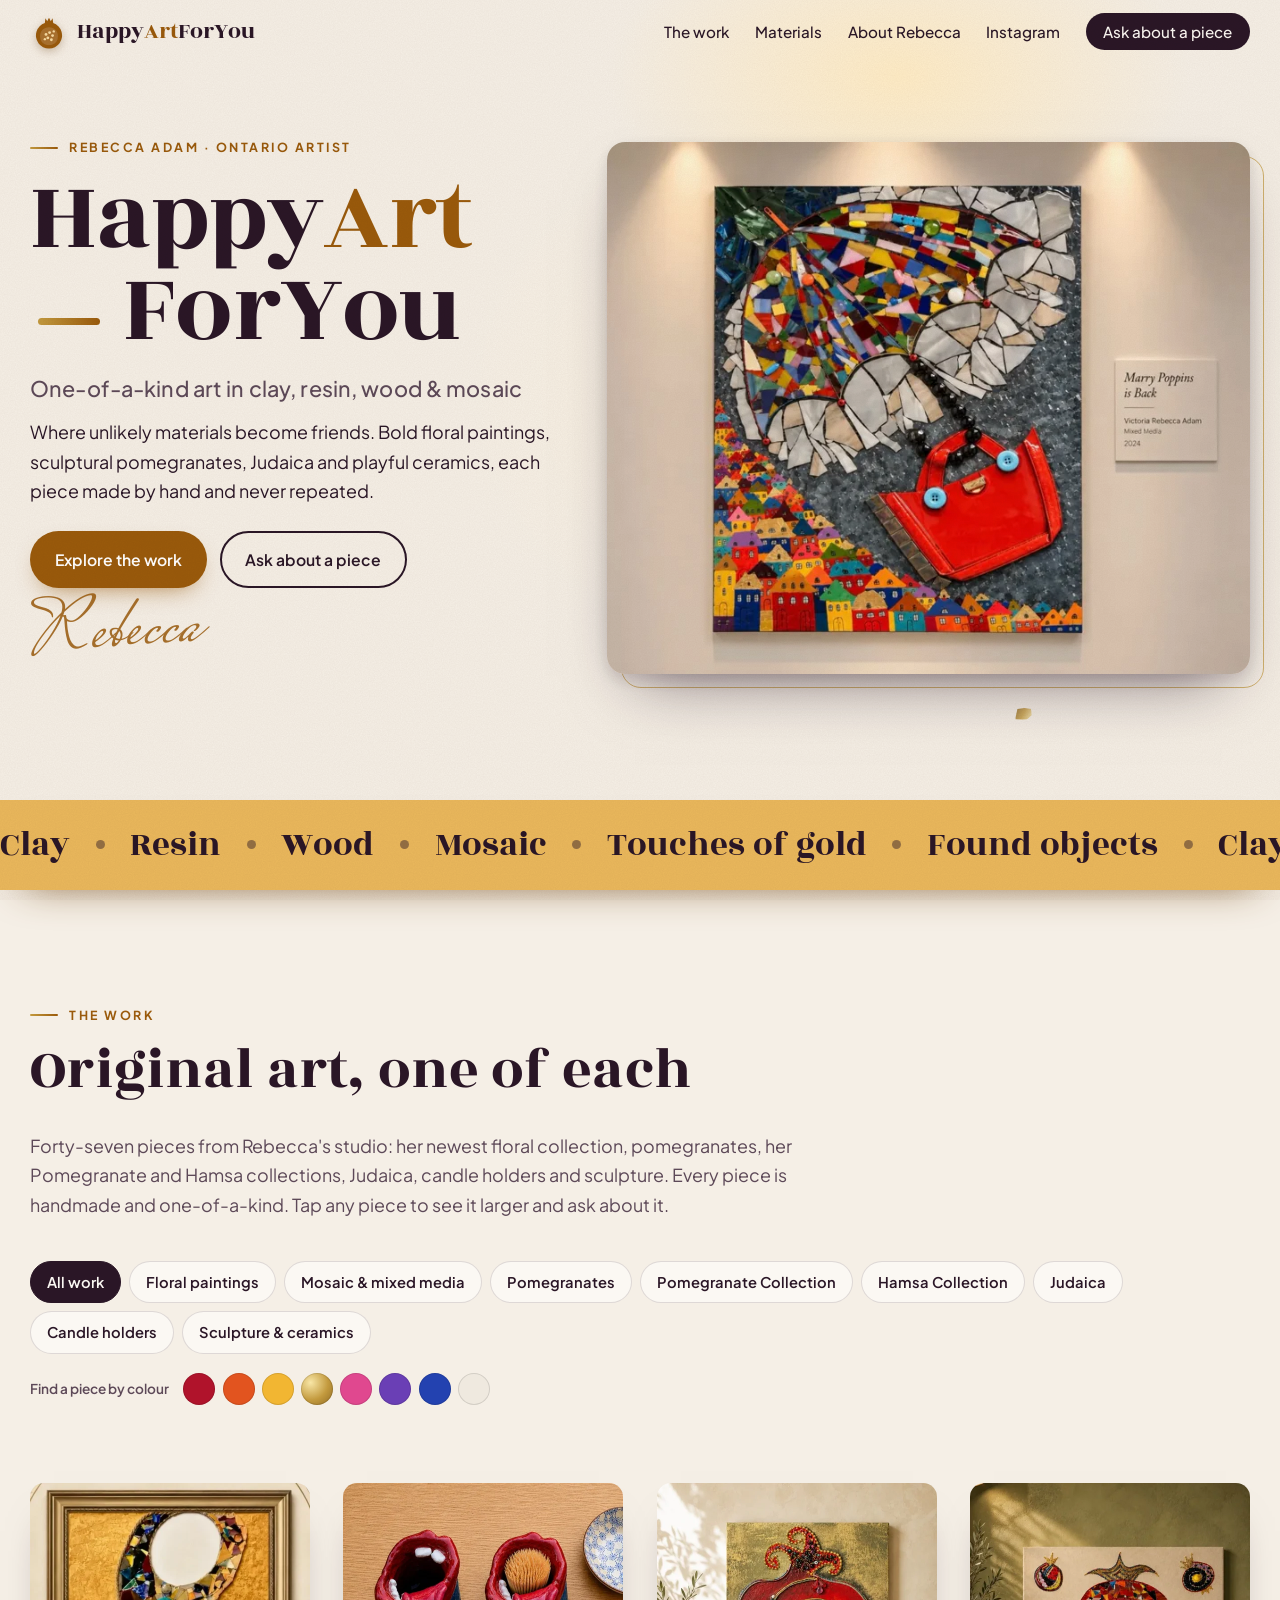
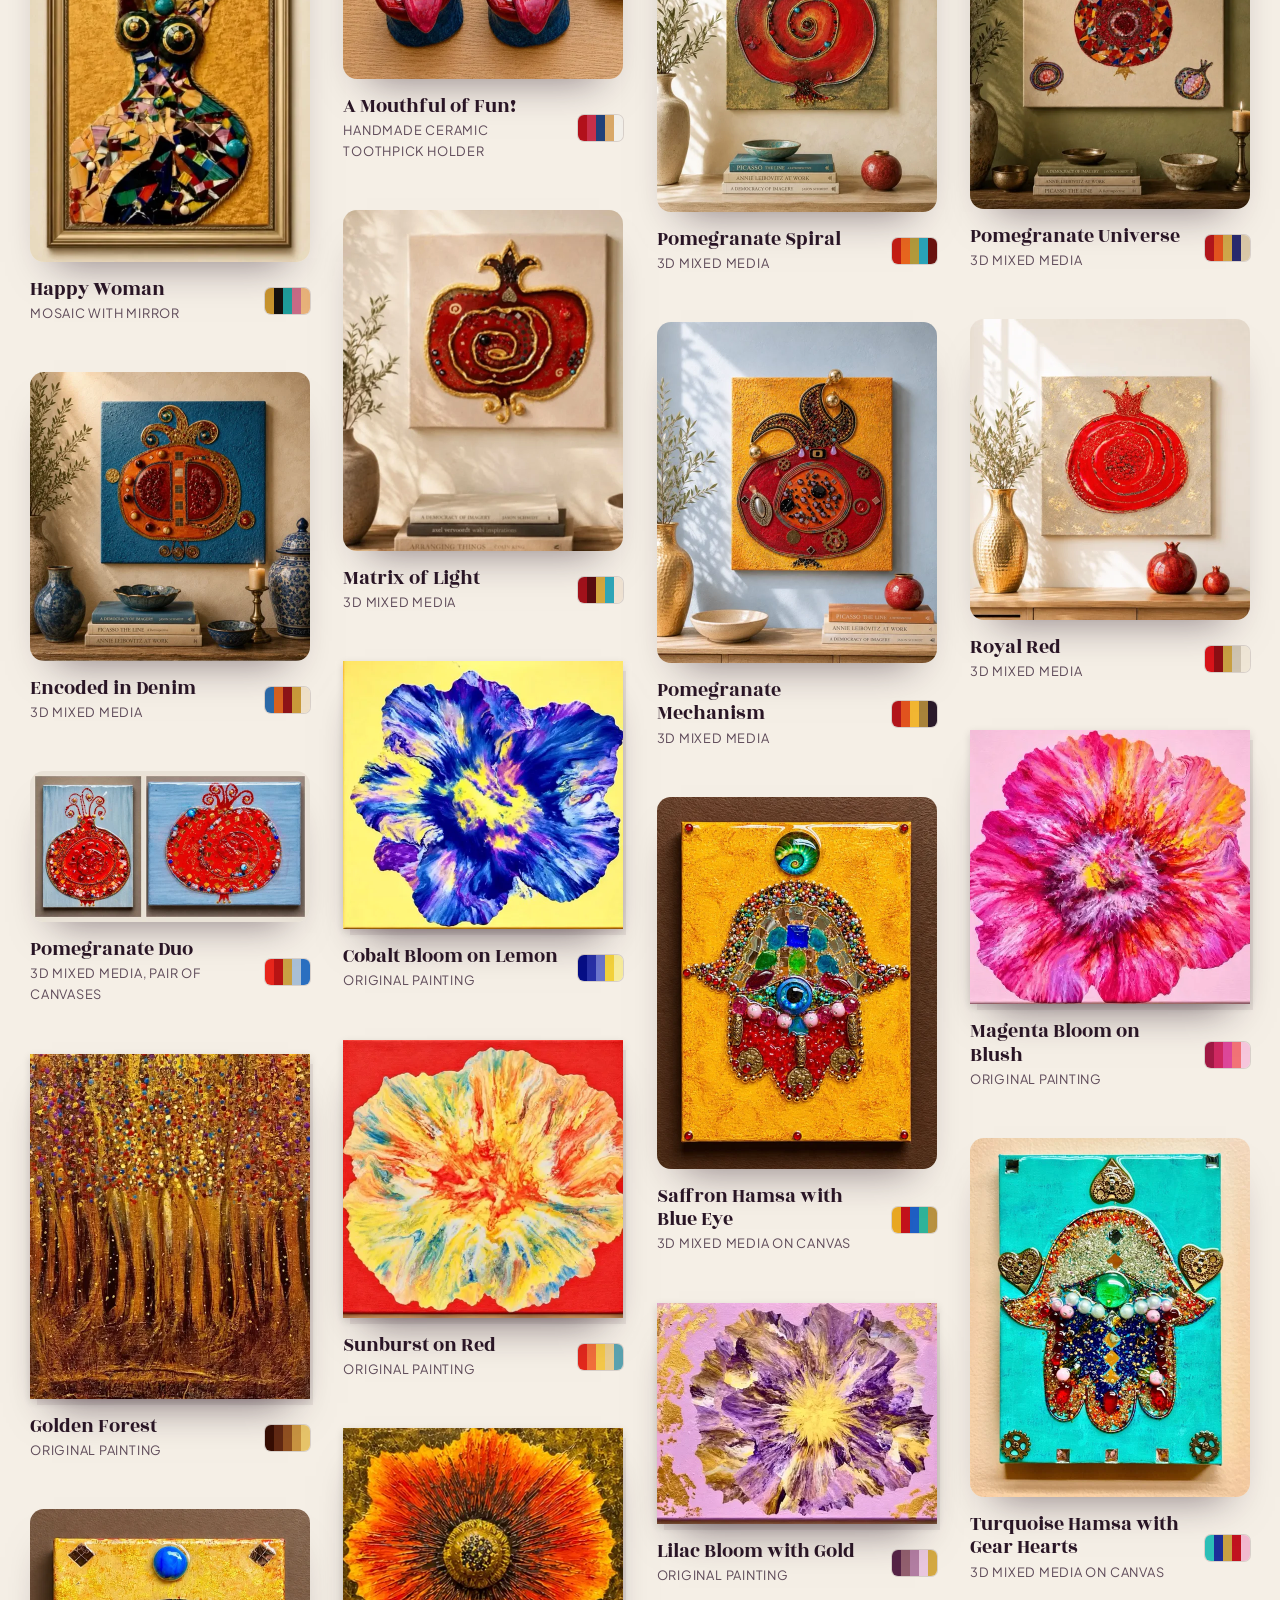
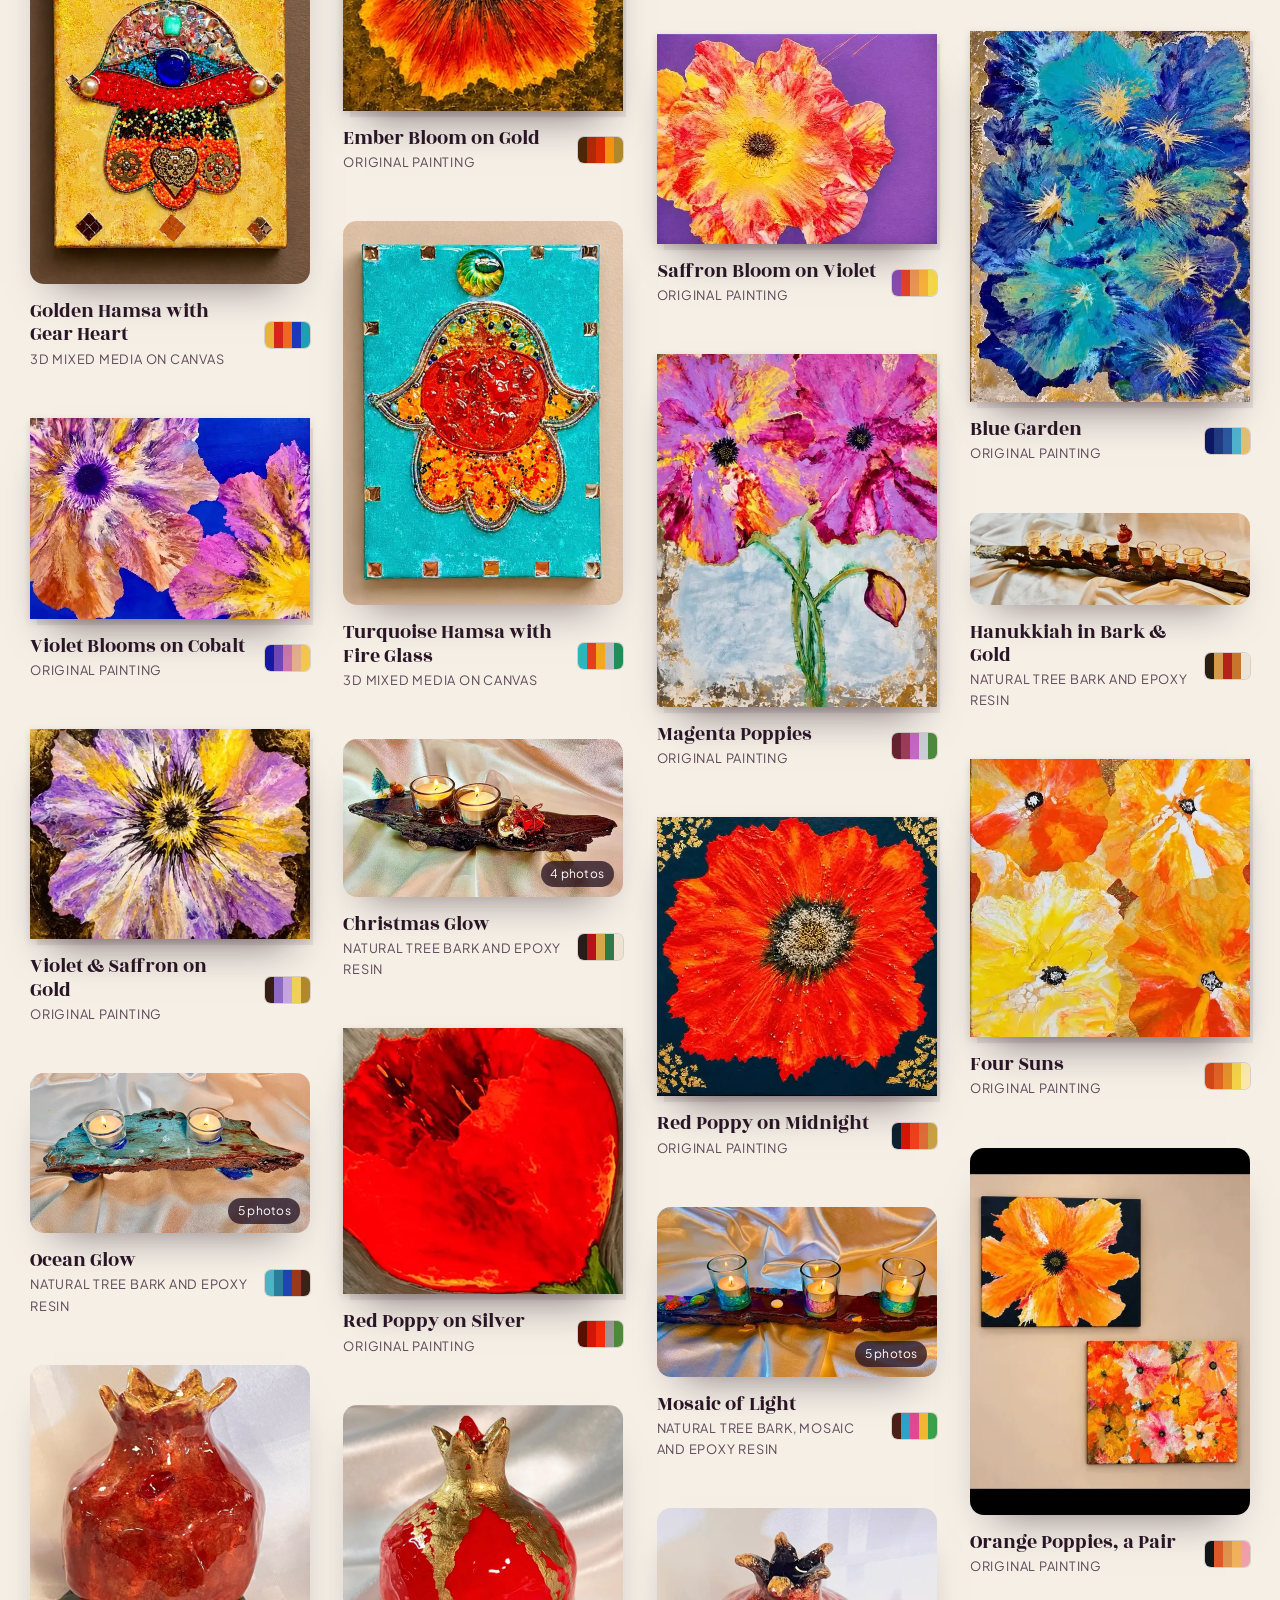
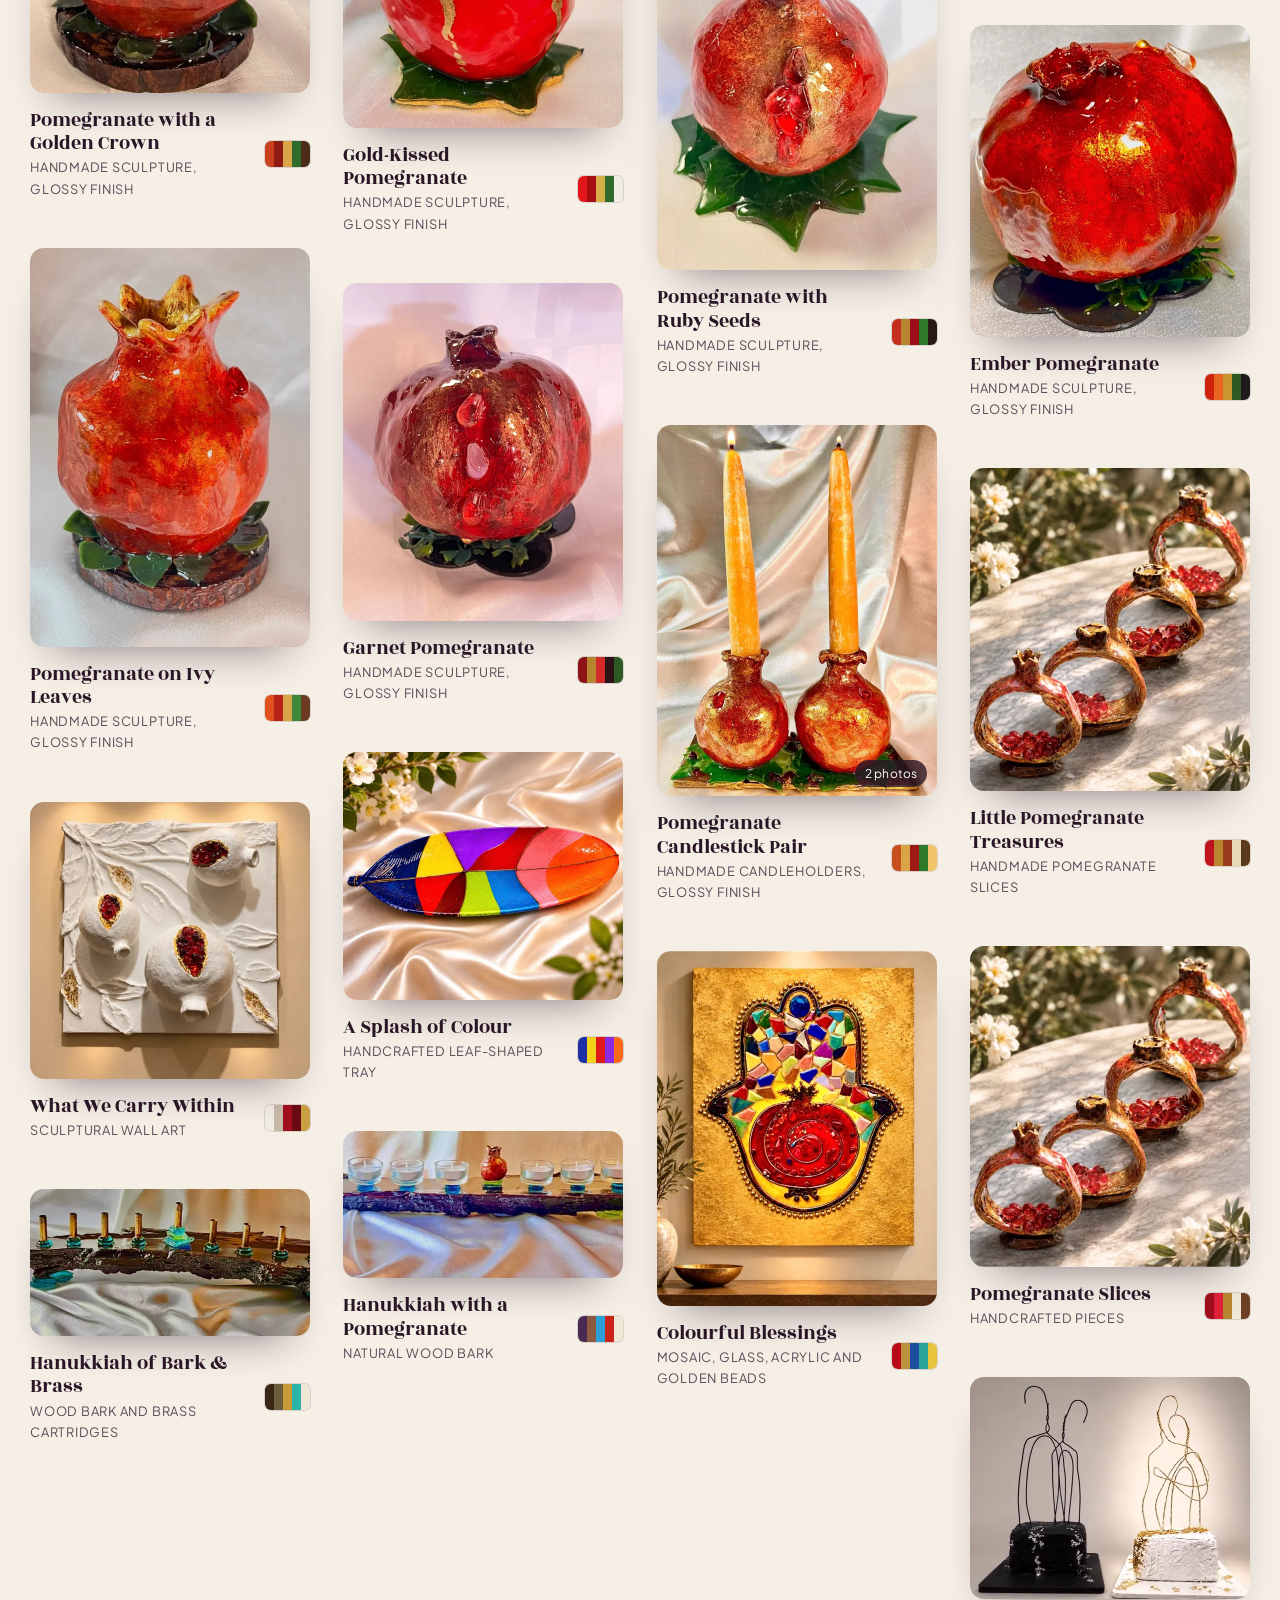
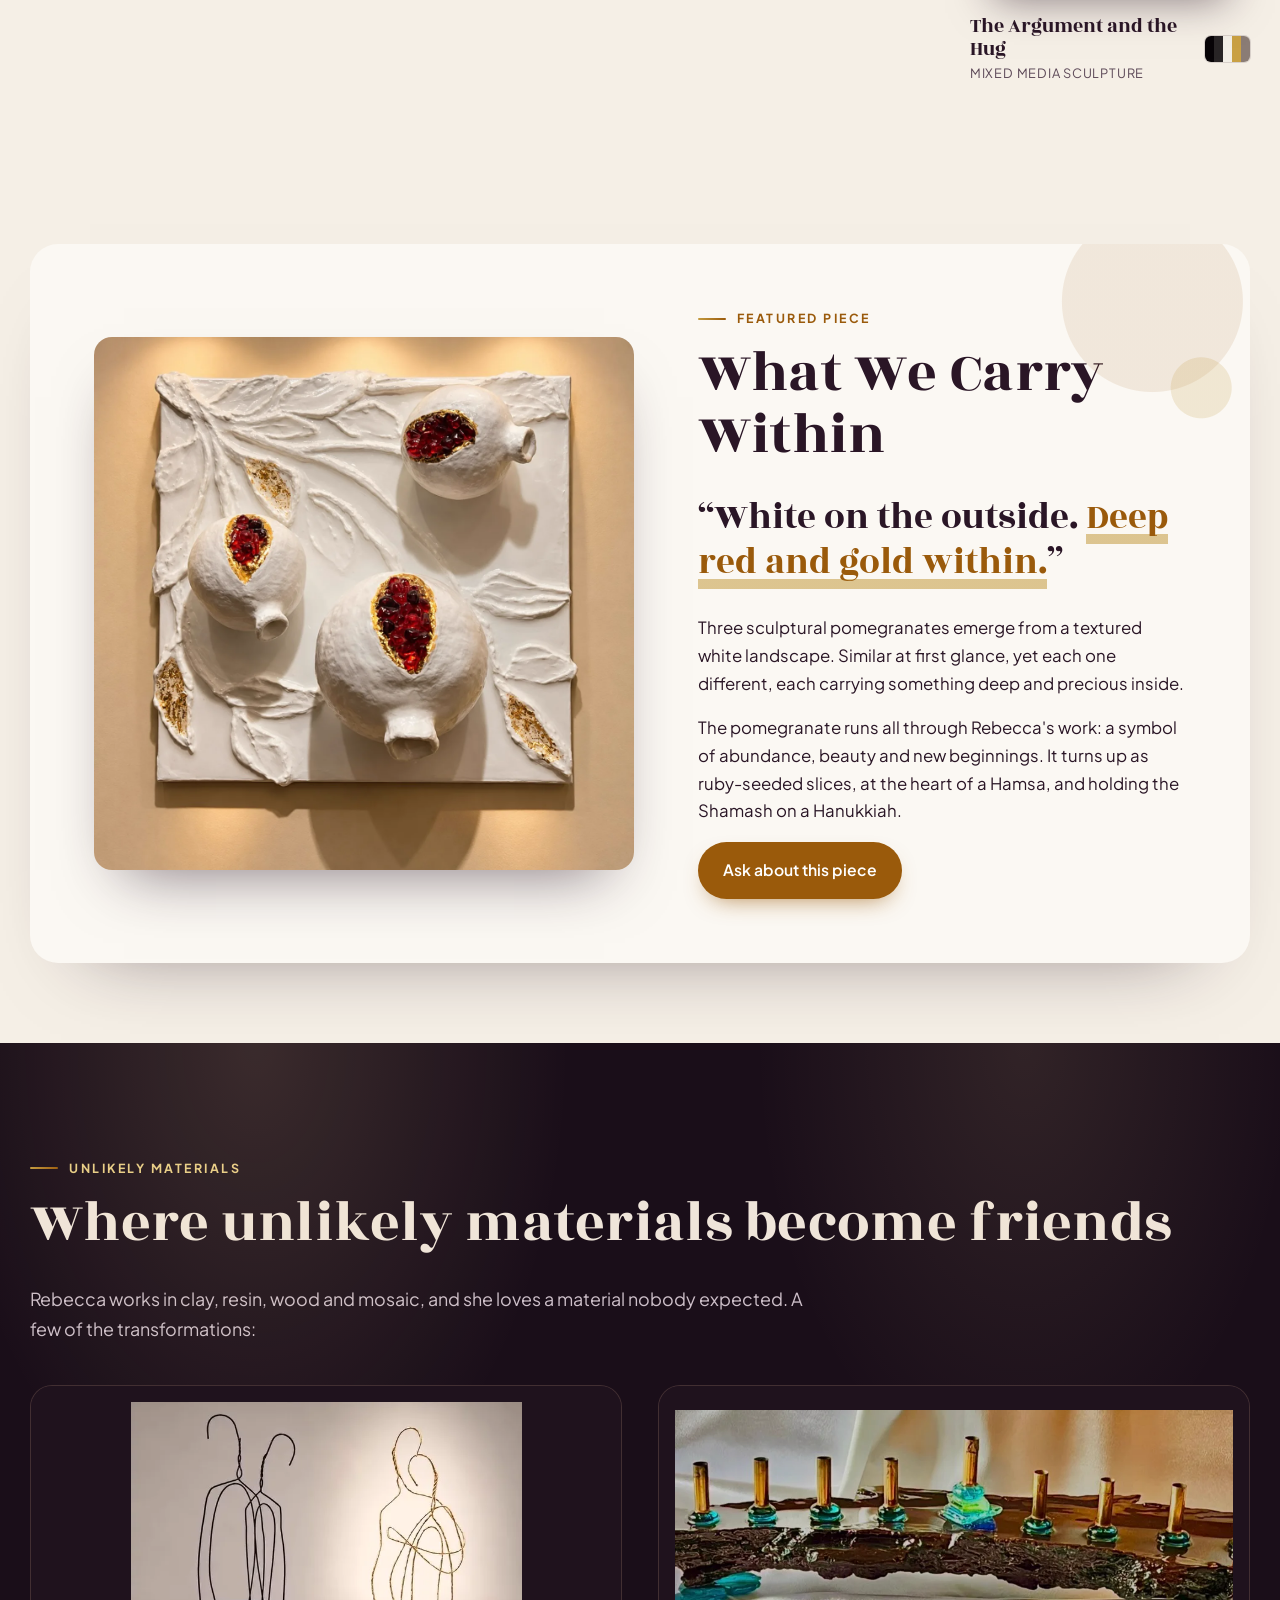
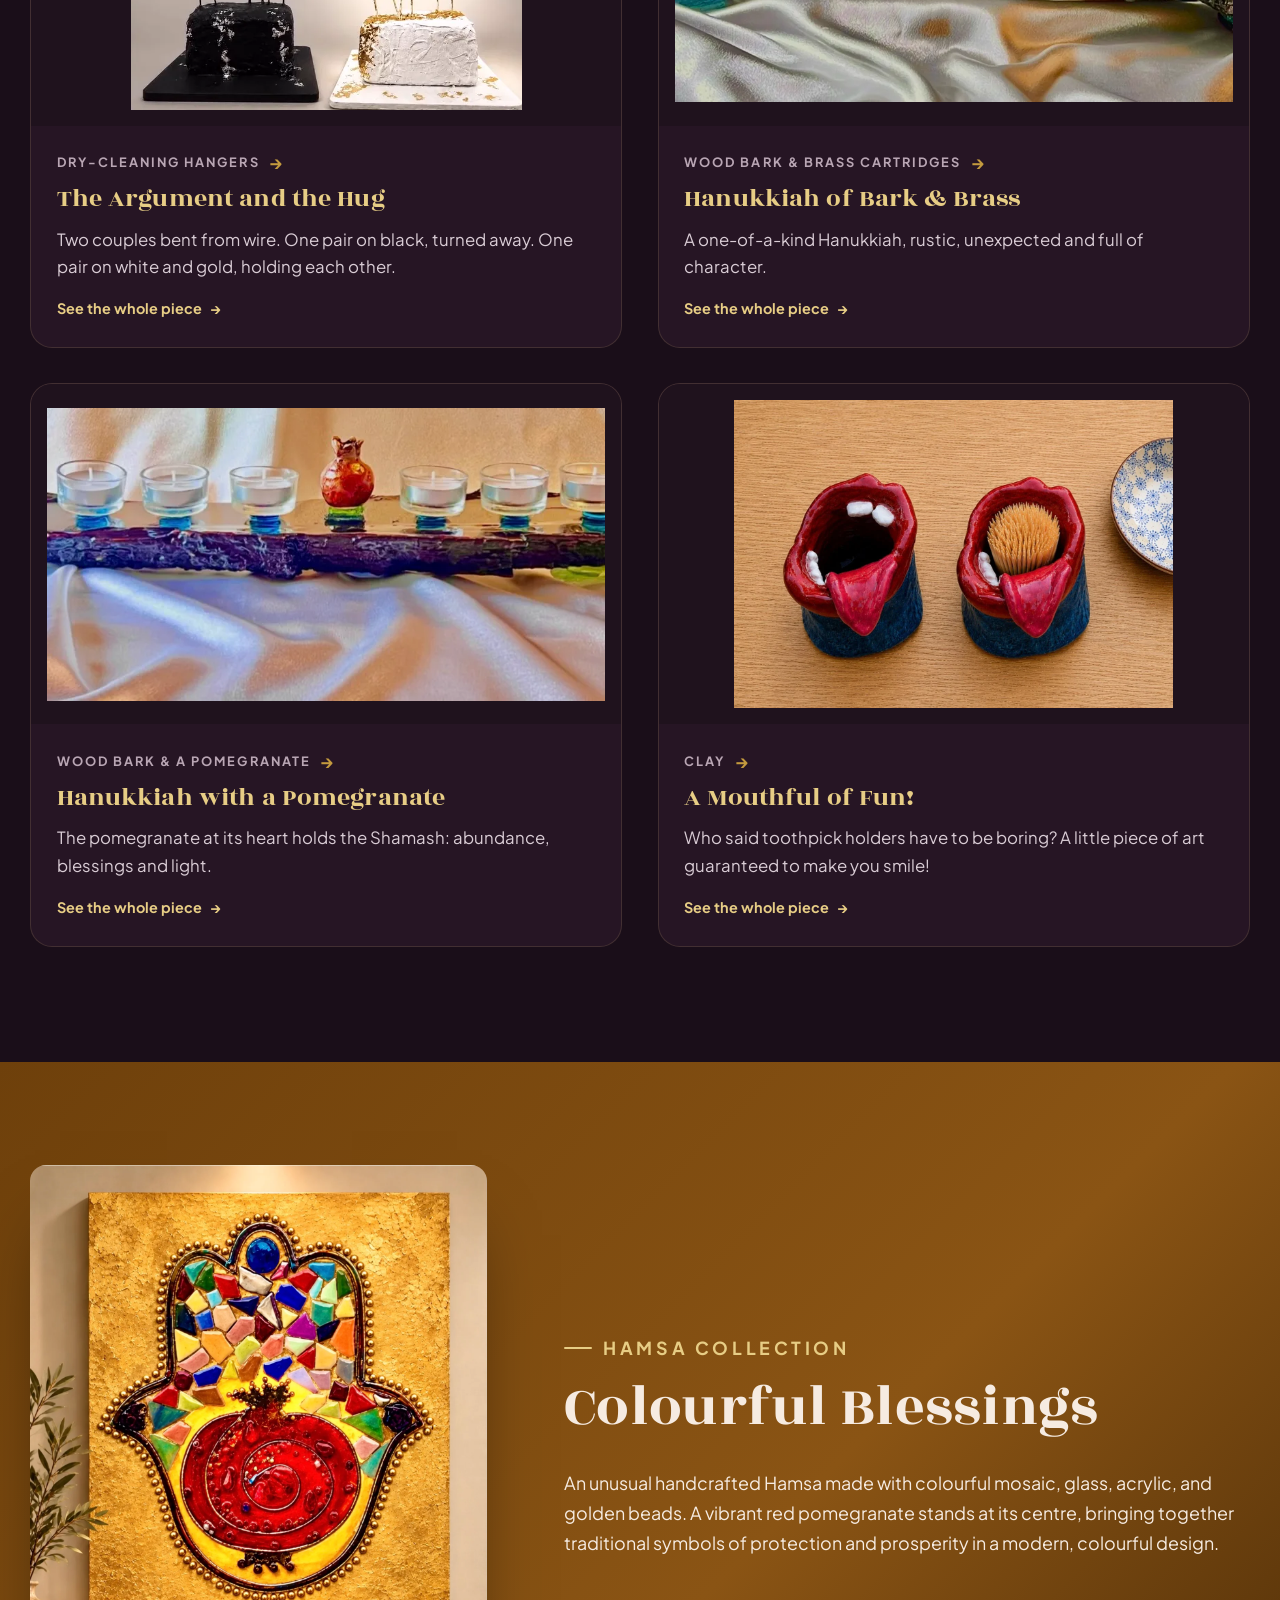
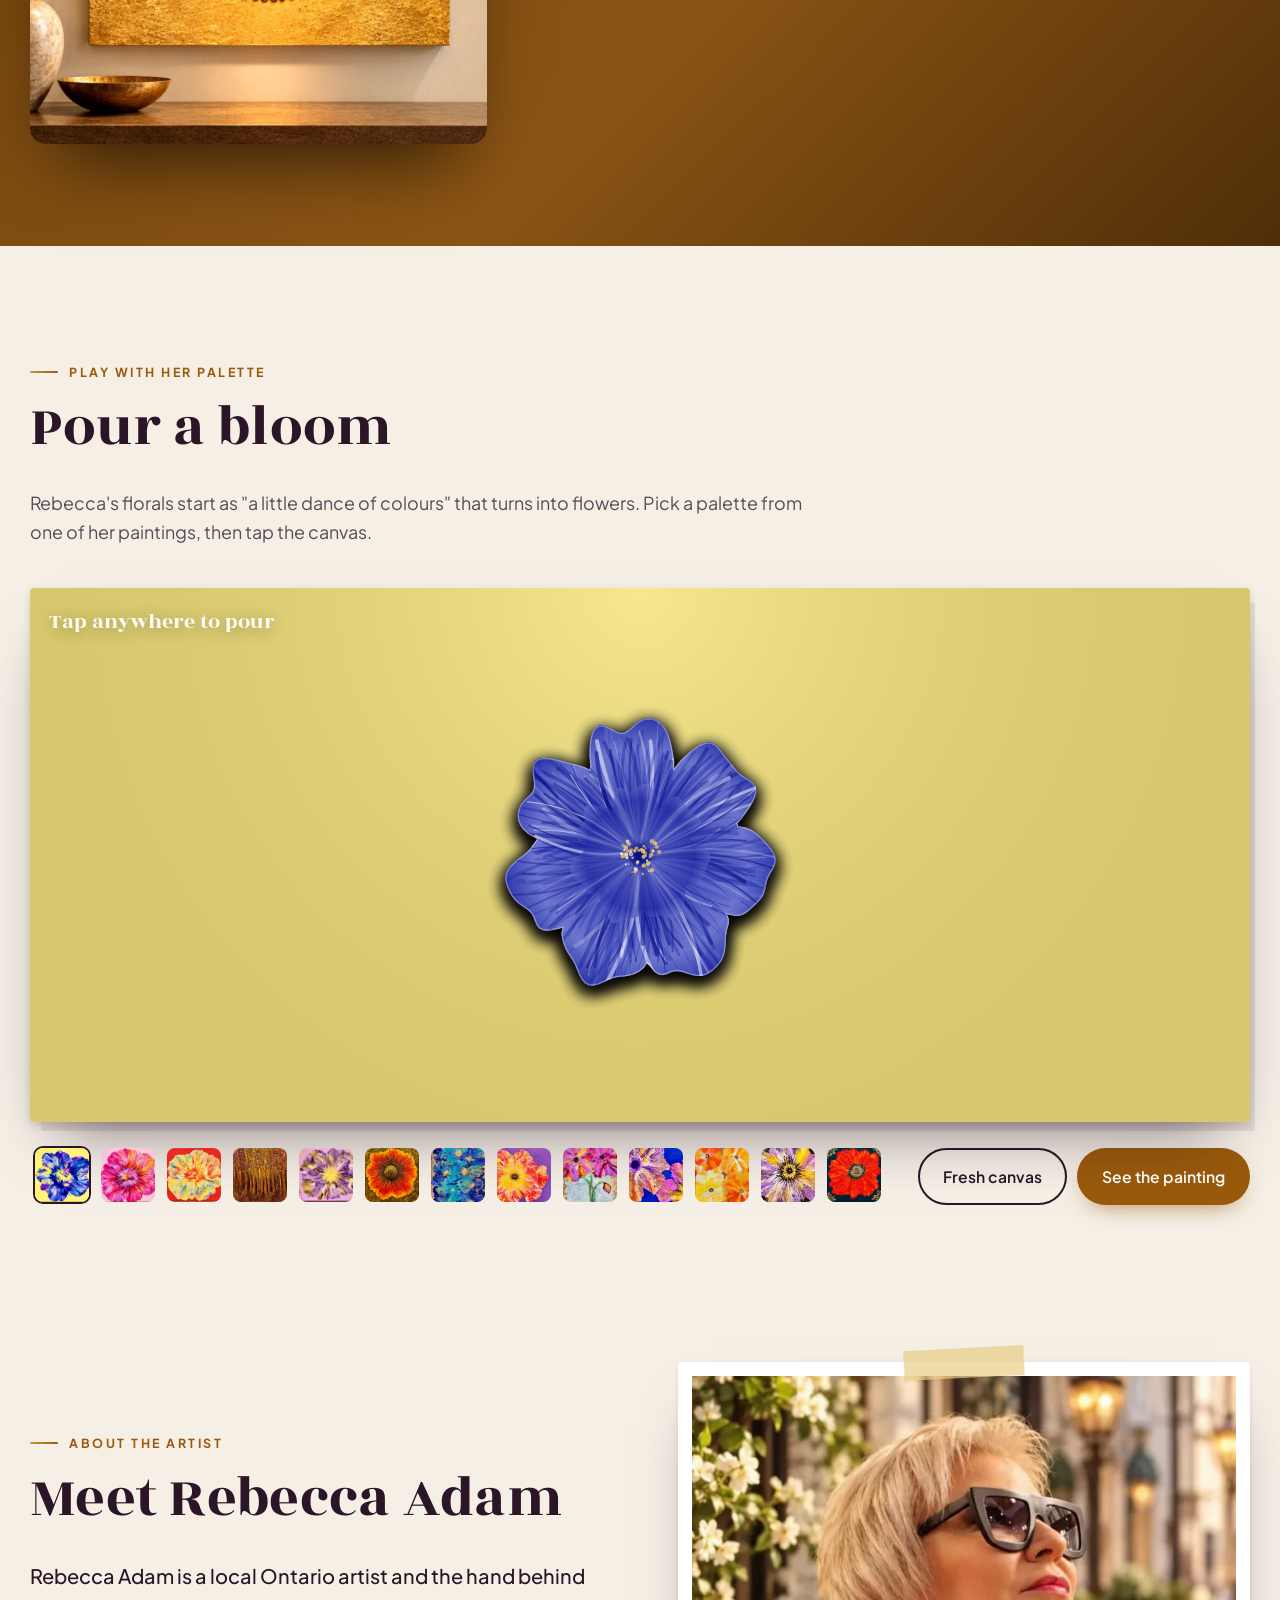
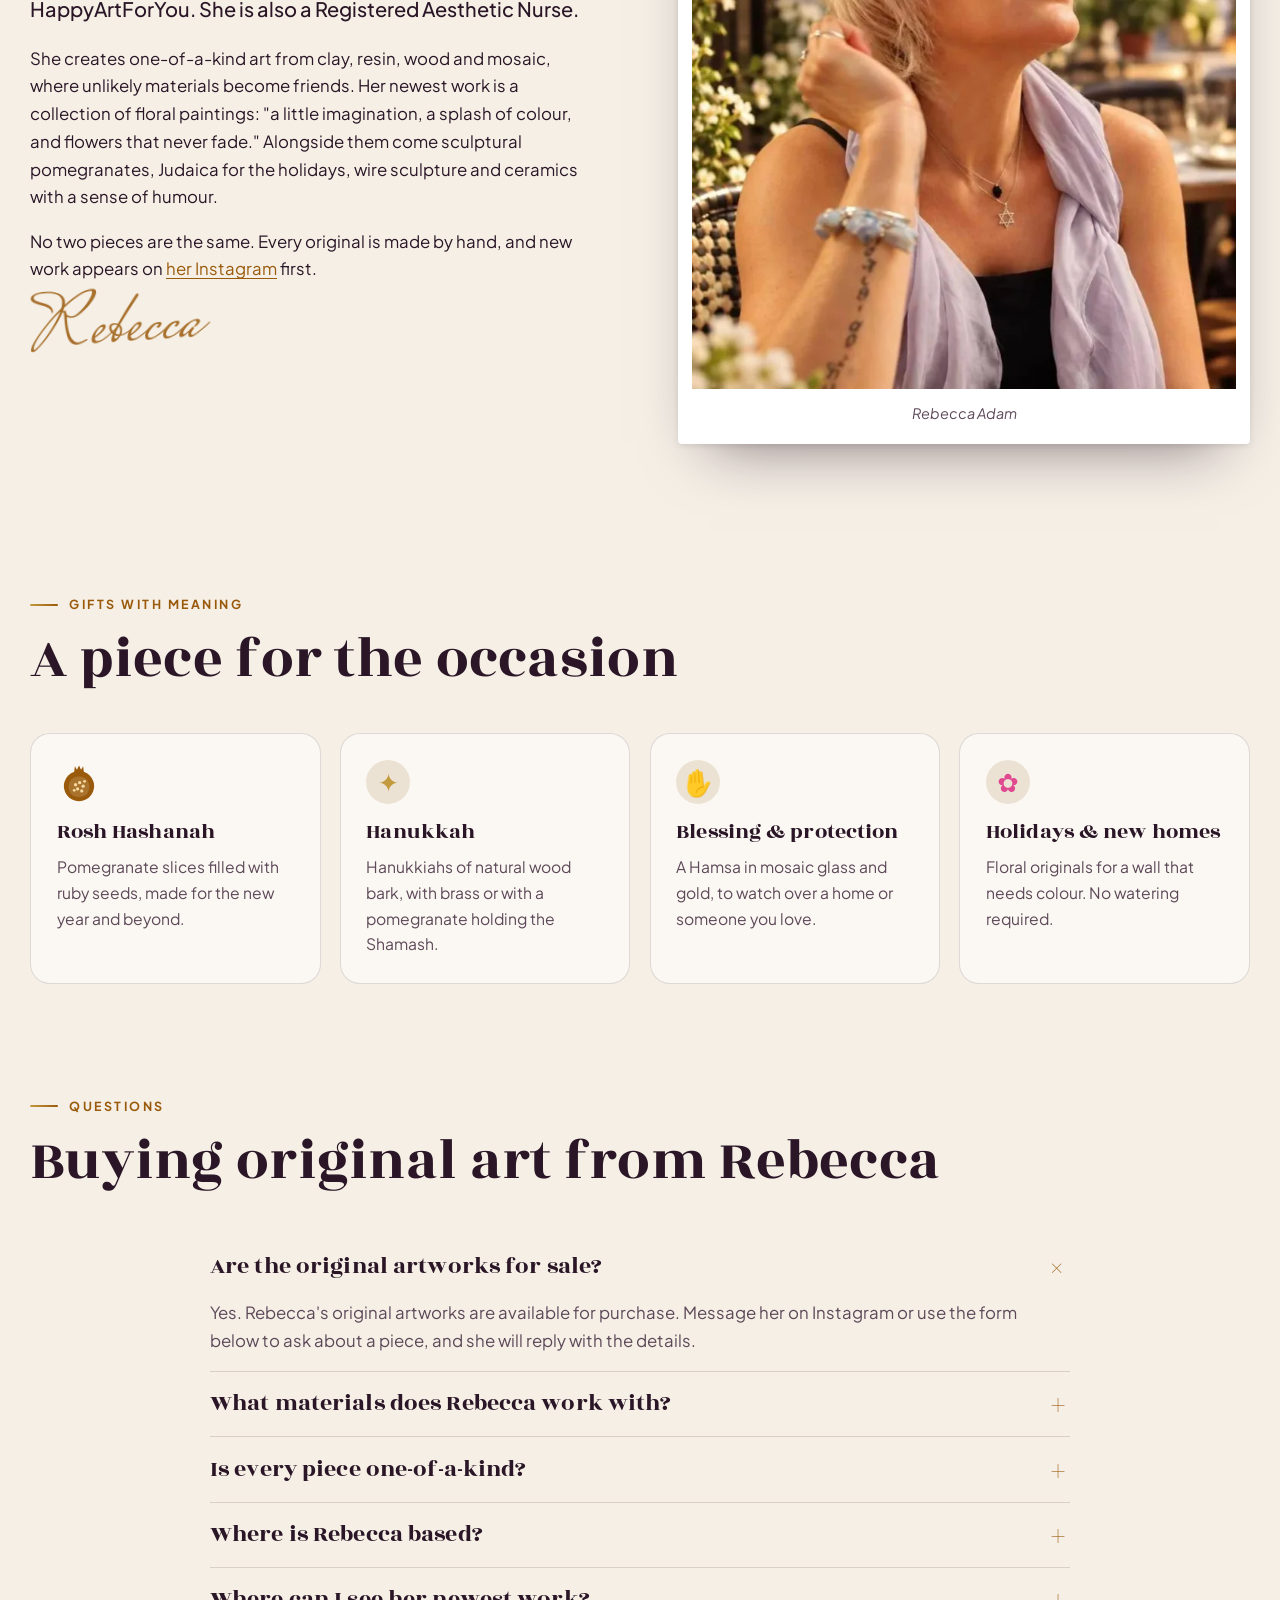
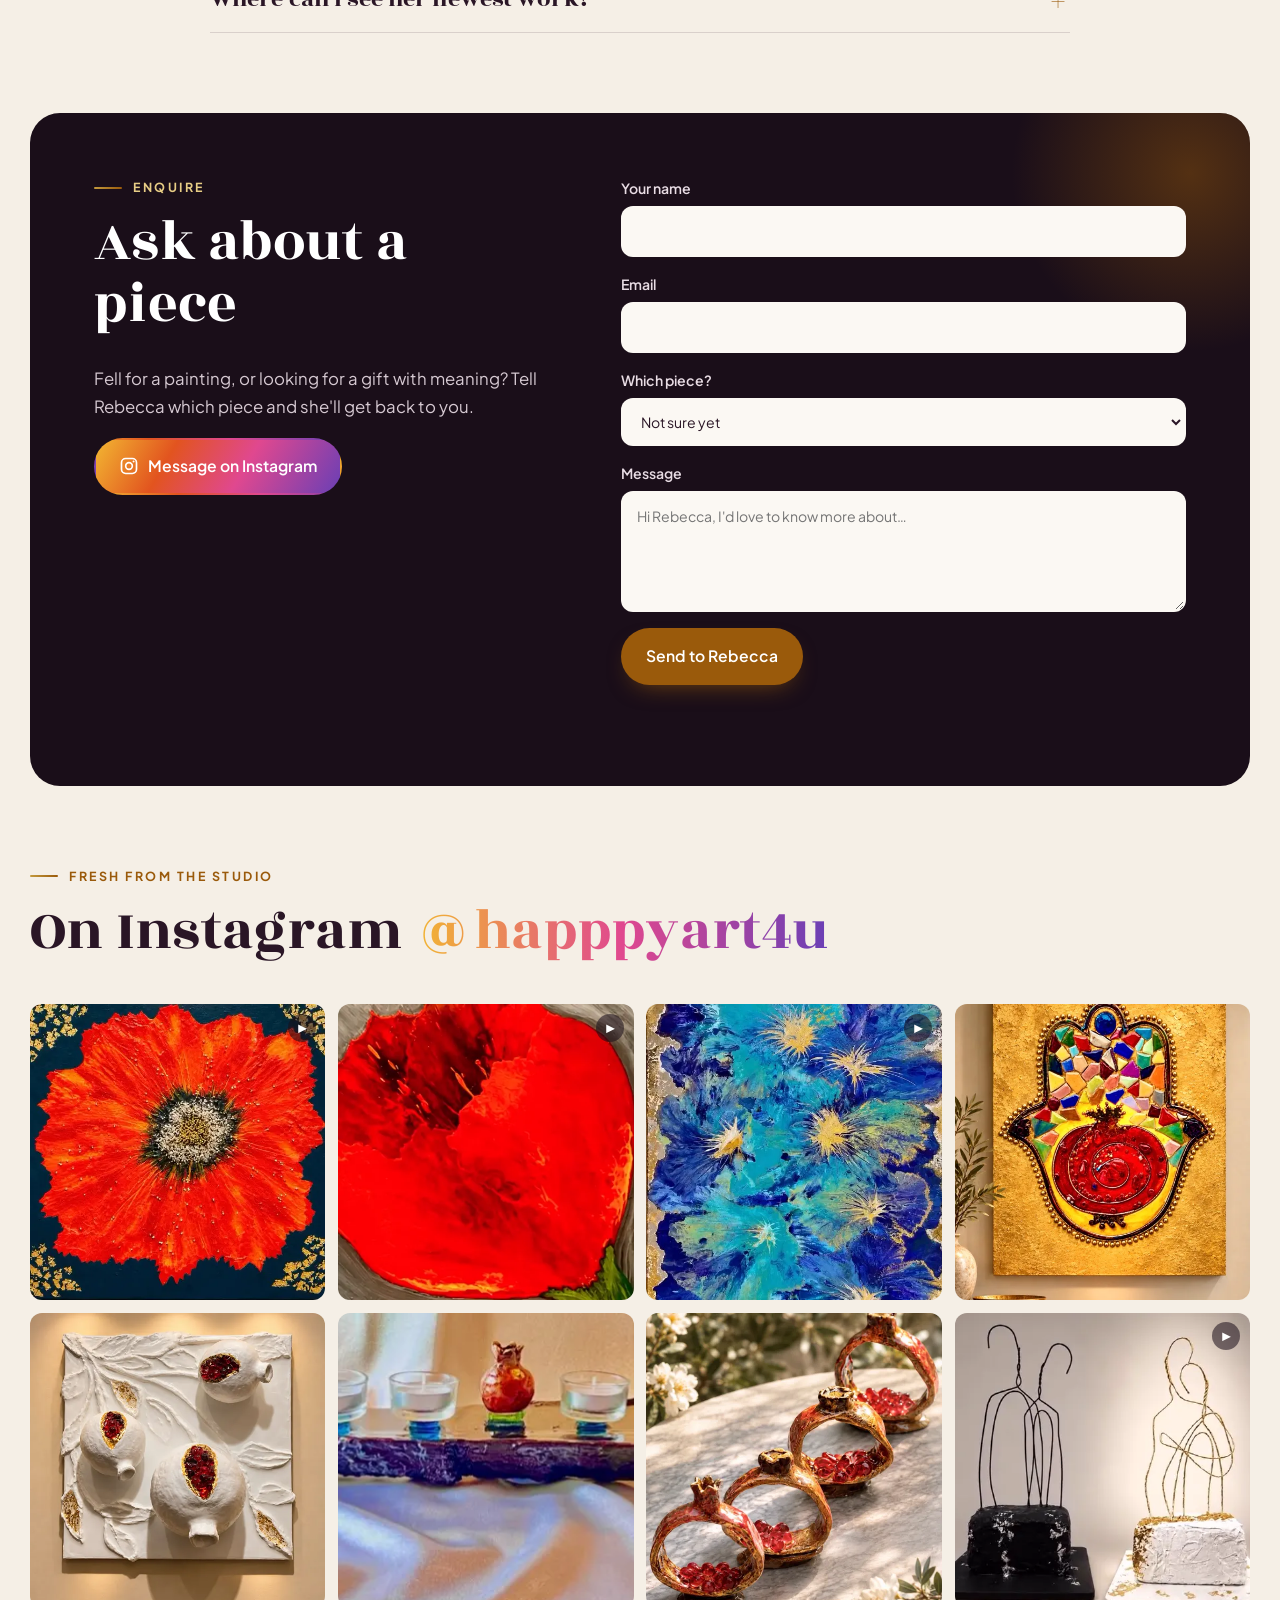
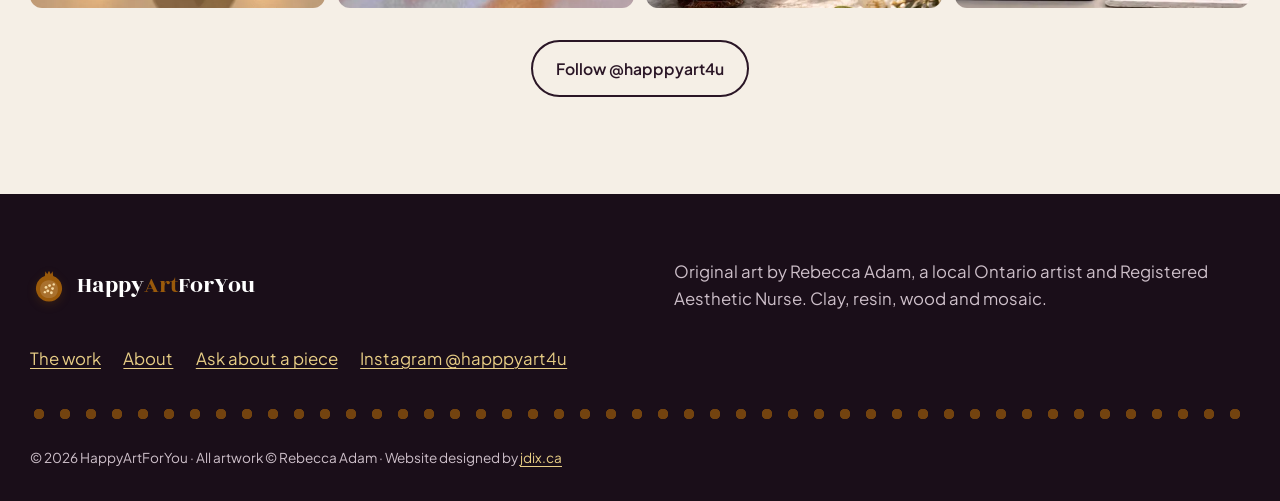
==== commit 14b8c432: "Instagram card for the Hamsa post drops the Kingston line Co-Authored-By: Claude Opus 5.5 <noreply@a" ====
--- a/index.html
+++ b/index.html
@@ -27,7 +27,7 @@
 <link rel="preconnect" href="https://fonts.googleapis.com">
 <link rel="preconnect" href="https://fonts.gstatic.com" crossorigin>
 <link href="https://fonts.googleapis.com/css2?family=Mrs+Saint+Delafield&family=Plus+Jakarta+Sans:ital,wght@0,400;0,500;0,600;0,700;1,400&family=Rozha+One&display=swap" rel="stylesheet">
-<link rel="stylesheet" href="assets/css/site.css?v=25">
+<link rel="stylesheet" href="assets/css/site.css?v=26">
 <script type="application/ld+json">
 {
  "@context": "https://schema.org",
@@ -1450,7 +1450,7 @@
     <li><a class="ig-tile" href="https://www.instagram.com/happpyart4u/reel/DfOoNMdxr1Y/" target="_blank" rel="noopener"><img src="assets/img/art/red-poppy-on-midnight-teal-sm.webp" alt="Painting of a large scarlet poppy with a speckled dark centre on a midnight-teal canvas, gold leaf in the corners" loading="lazy" width="554" height="552"><span class="ig-reel" aria-label="Reel">&#9654;</span><span class="ig-cap"><time datetime="2026-11-01">Nov 1, 2026</time>My latest floral collection, no watering required! Original artworks available for purchase.</span></a></li>
     <li><a class="ig-tile" href="https://www.instagram.com/happpyart4u/reel/DfEYlJSxISe/" target="_blank" rel="noopener"><img src="assets/img/art/red-poppy-on-silver-sm.webp" alt="Painting of a single oversized red poppy with a green stem on a swirling silver background" loading="lazy" width="560" height="532"><span class="ig-reel" aria-label="Reel">&#9654;</span><span class="ig-cap"><time datetime="2026-10-28">Oct 28, 2026</time>A little more colour in my world… flowers that never fade.</span></a></li>
     <li><a class="ig-tile" href="https://www.instagram.com/happpyart4u/reel/DeI9fU4x-6H/" target="_blank" rel="noopener"><img src="assets/img/art/blue-garden-with-gold-sm.webp" alt="Painting of overlapping turquoise and cobalt flowers with gold starburst centres, edged in gold" loading="lazy" width="550" height="730"><span class="ig-reel" aria-label="Reel">&#9654;</span><span class="ig-cap"><time datetime="2026-10-05">Oct 5, 2026</time>A little dance of colours that unexpectedly turns into flowers.</span></a></li>
-    <li><a class="ig-tile" href="https://www.instagram.com/happpyart4u/p/Dd5Eqd_xvyH/" target="_blank" rel="noopener"><img src="assets/img/art/hamsa-with-pomegranate-heart-sm.webp" alt="Colourful Blessings: a Hamsa in multicoloured mosaic glass and golden beads with a red pomegranate at its centre, on a gold canvas" loading="lazy" width="560" height="710"><span class="ig-cap"><time datetime="2026-09-29">Sep 29, 2026</time>This Hamsa made her way all the way to Kingston.</span></a></li>
+    <li><a class="ig-tile" href="https://www.instagram.com/happpyart4u/p/Dd5Eqd_xvyH/" target="_blank" rel="noopener"><img src="assets/img/art/hamsa-with-pomegranate-heart-sm.webp" alt="Colourful Blessings: a Hamsa in multicoloured mosaic glass and golden beads with a red pomegranate at its centre, on a gold canvas" loading="lazy" width="560" height="710"><span class="ig-cap"><time datetime="2026-09-29">Sep 29, 2026</time>Colourful Blessings, an unusual handcrafted Hamsa with a red pomegranate at its centre.</span></a></li>
     <li><a class="ig-tile" href="https://www.instagram.com/happpyart4u/p/Ddsa3kiRZug/" target="_blank" rel="noopener"><img src="assets/img/art/what-we-carry-within-pomegranates-sm.webp" alt="White textured wall piece with three sculpted pomegranates, each split open to show deep red and gold seeds" loading="lazy" width="560" height="554"><span class="ig-cap"><time datetime="2026-09-24">Sep 24, 2026</time>What We Carry Within. White on the outside, deep red and gold within.</span></a></li>
     <li><a class="ig-tile" href="https://www.instagram.com/happpyart4u/p/Dcxp7-NxDfS/" target="_blank" rel="noopener"><img src="assets/img/art/hanukkiah-wood-bark-pomegranate-sm.webp" alt="Hanukkiah made from a long piece of natural wood bark with glass candle cups and a red pomegranate holding the Shamash" loading="lazy" width="560" height="294"><span class="ig-cap"><time datetime="2026-09-02">Sep 2, 2026</time>A handcrafted Hanukkiah from natural wood bark, with a pomegranate at its heart.</span></a></li>
     <li><a class="ig-tile" href="https://www.instagram.com/happpyart4u/p/DcxobNdx9zD/" target="_blank" rel="noopener"><img src="assets/img/art/pomegranate-slices-ruby-seeds-sm.webp" alt="Four handcrafted pomegranate slices in amber and gold, filled with glowing ruby seeds, on a marble table" loading="lazy" width="560" height="642"><span class="ig-cap"><time datetime="2026-09-01">Sep 1, 2026</time>Elegant slices of pomegranate, a symbol of abundance, beauty and new beginnings.</span></a></li>
@@ -1492,6 +1492,6 @@
   </div>
 </dialog>
 
-<script src="assets/js/site.js?v=25" defer></script>
+<script src="assets/js/site.js?v=26" defer></script>
 </body>
 </html>
